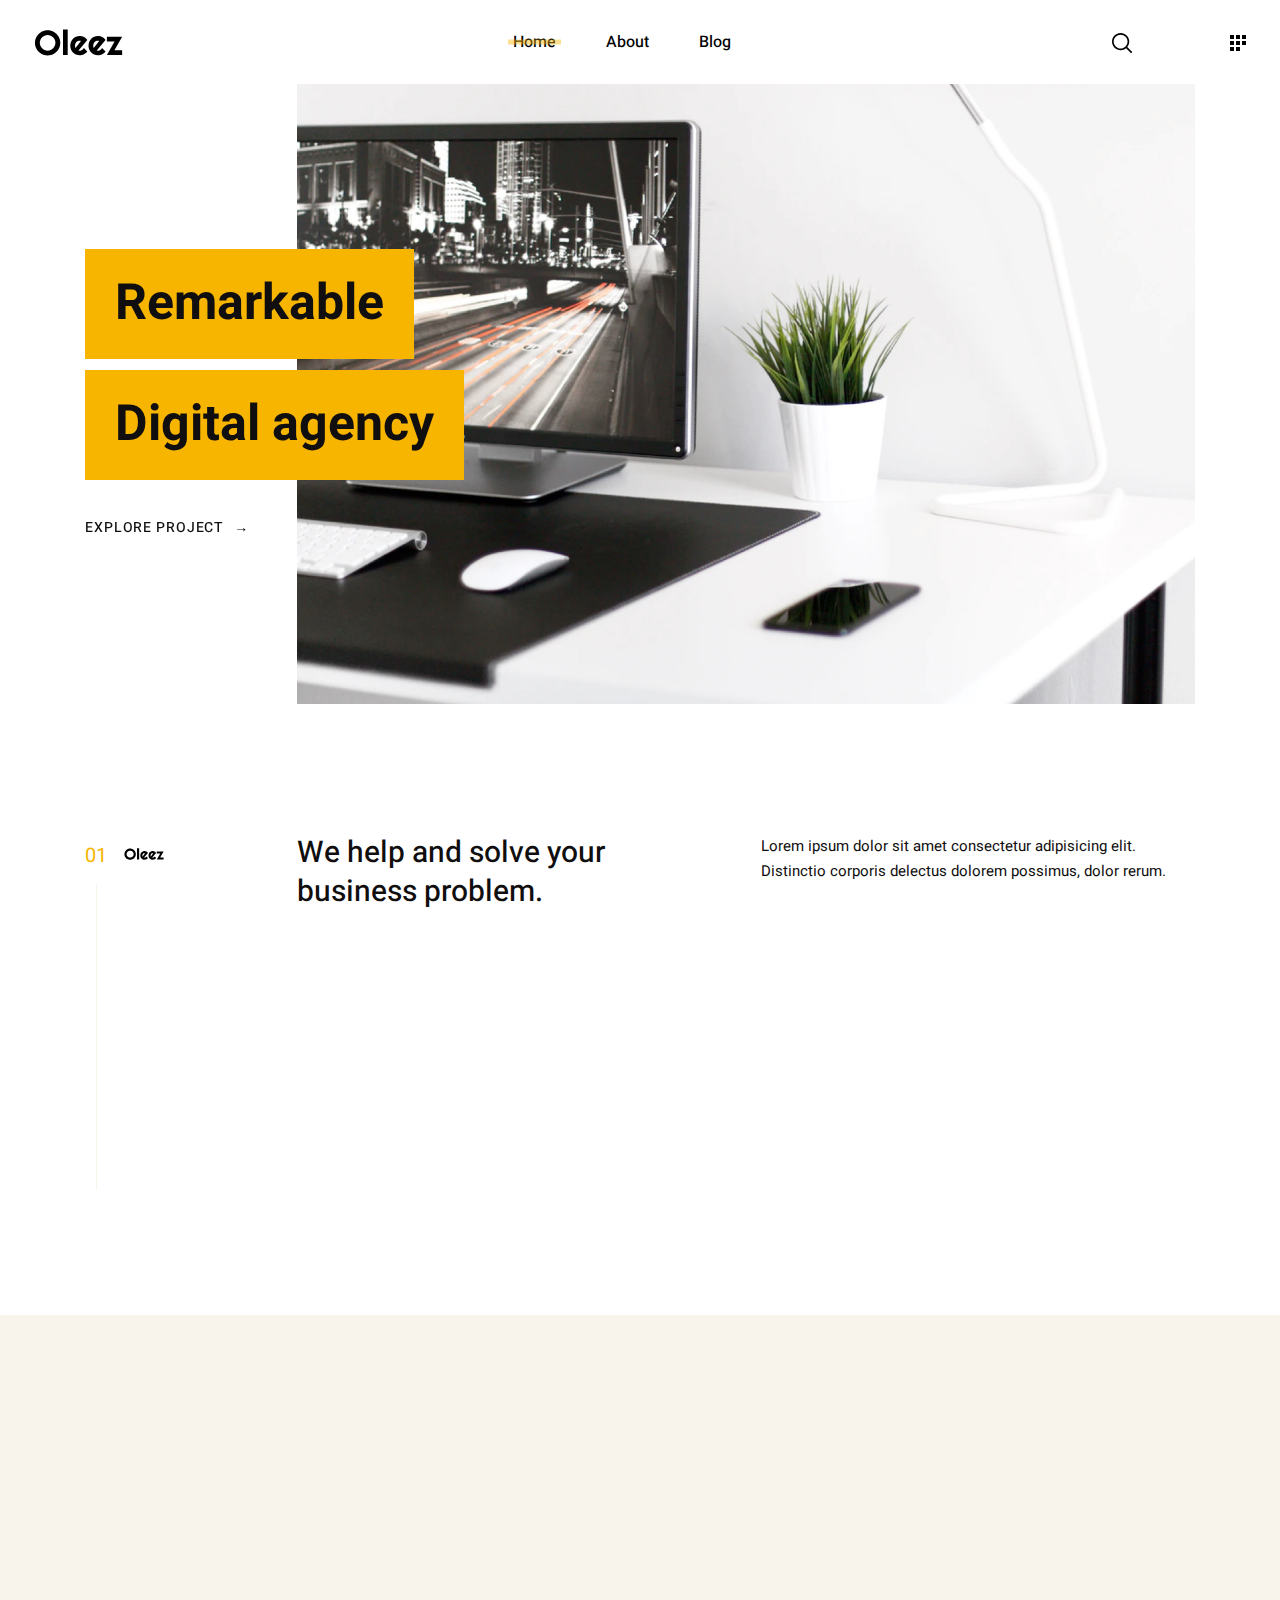
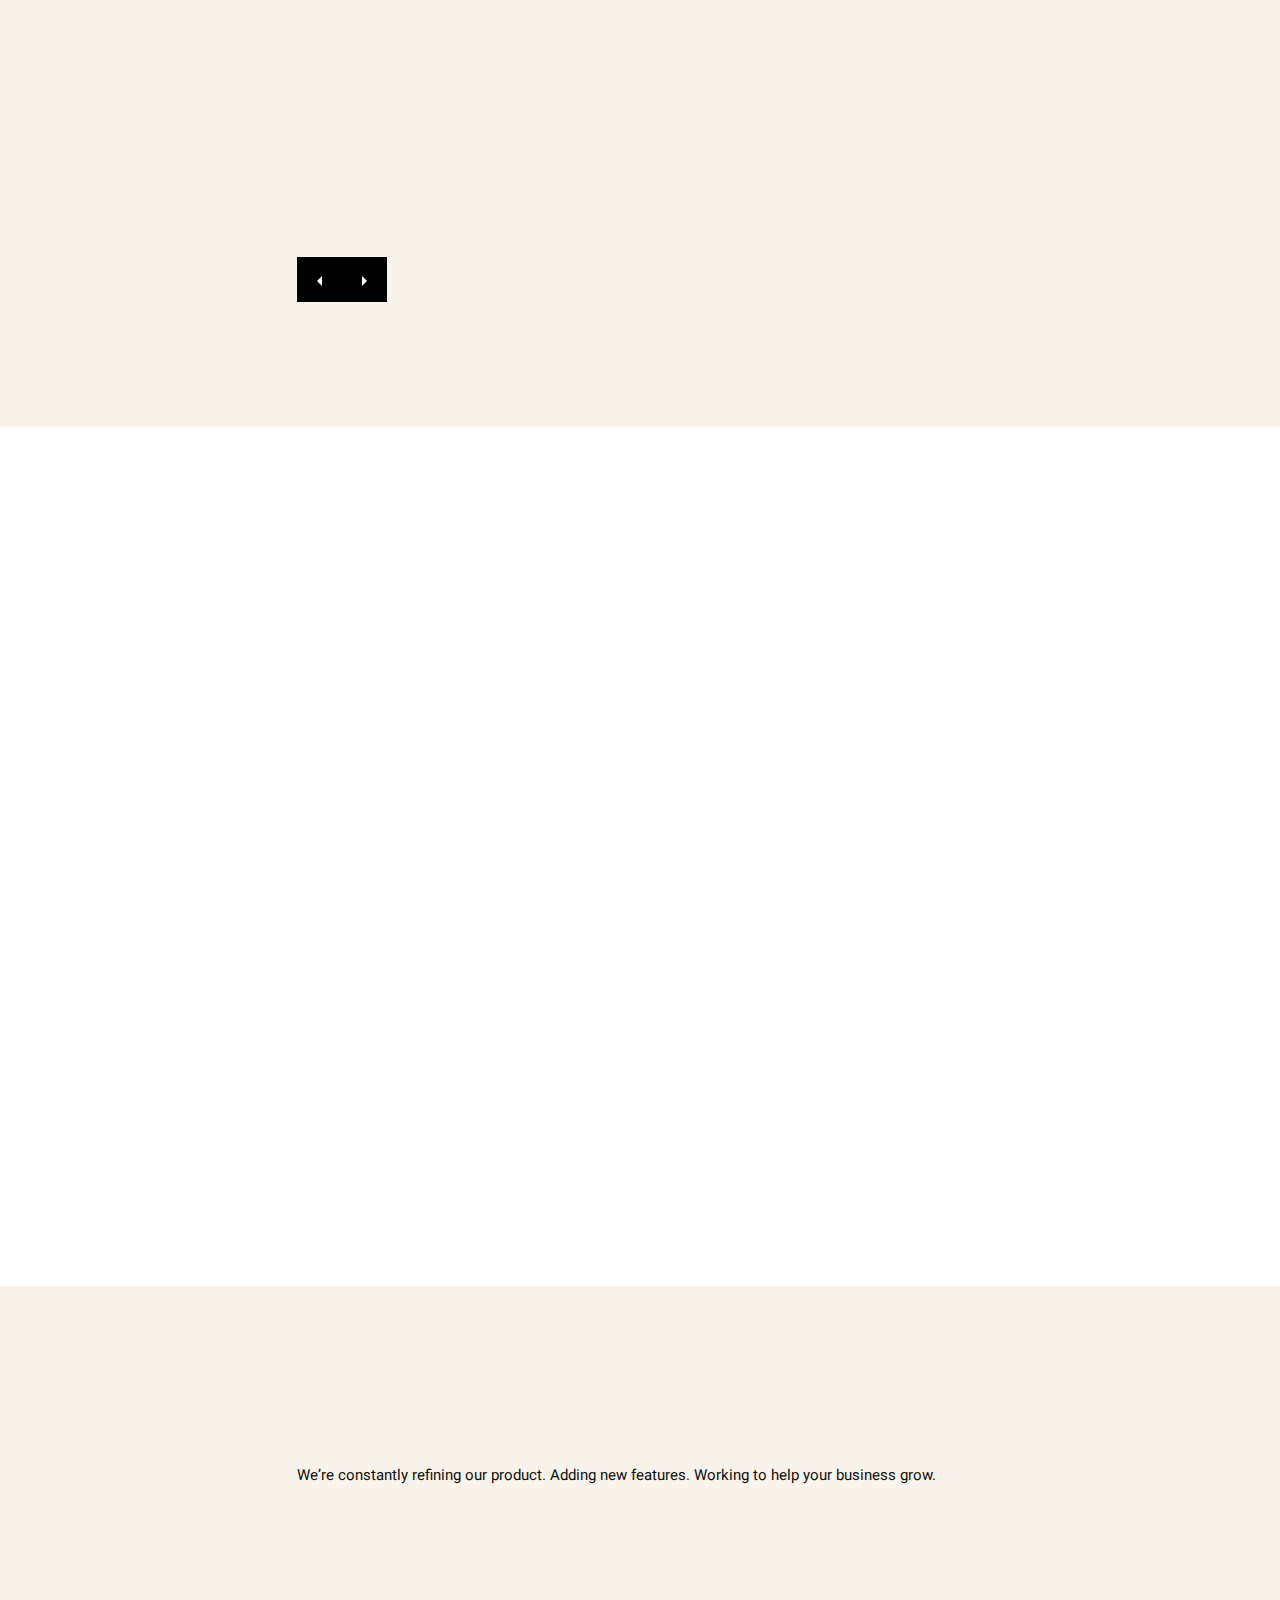
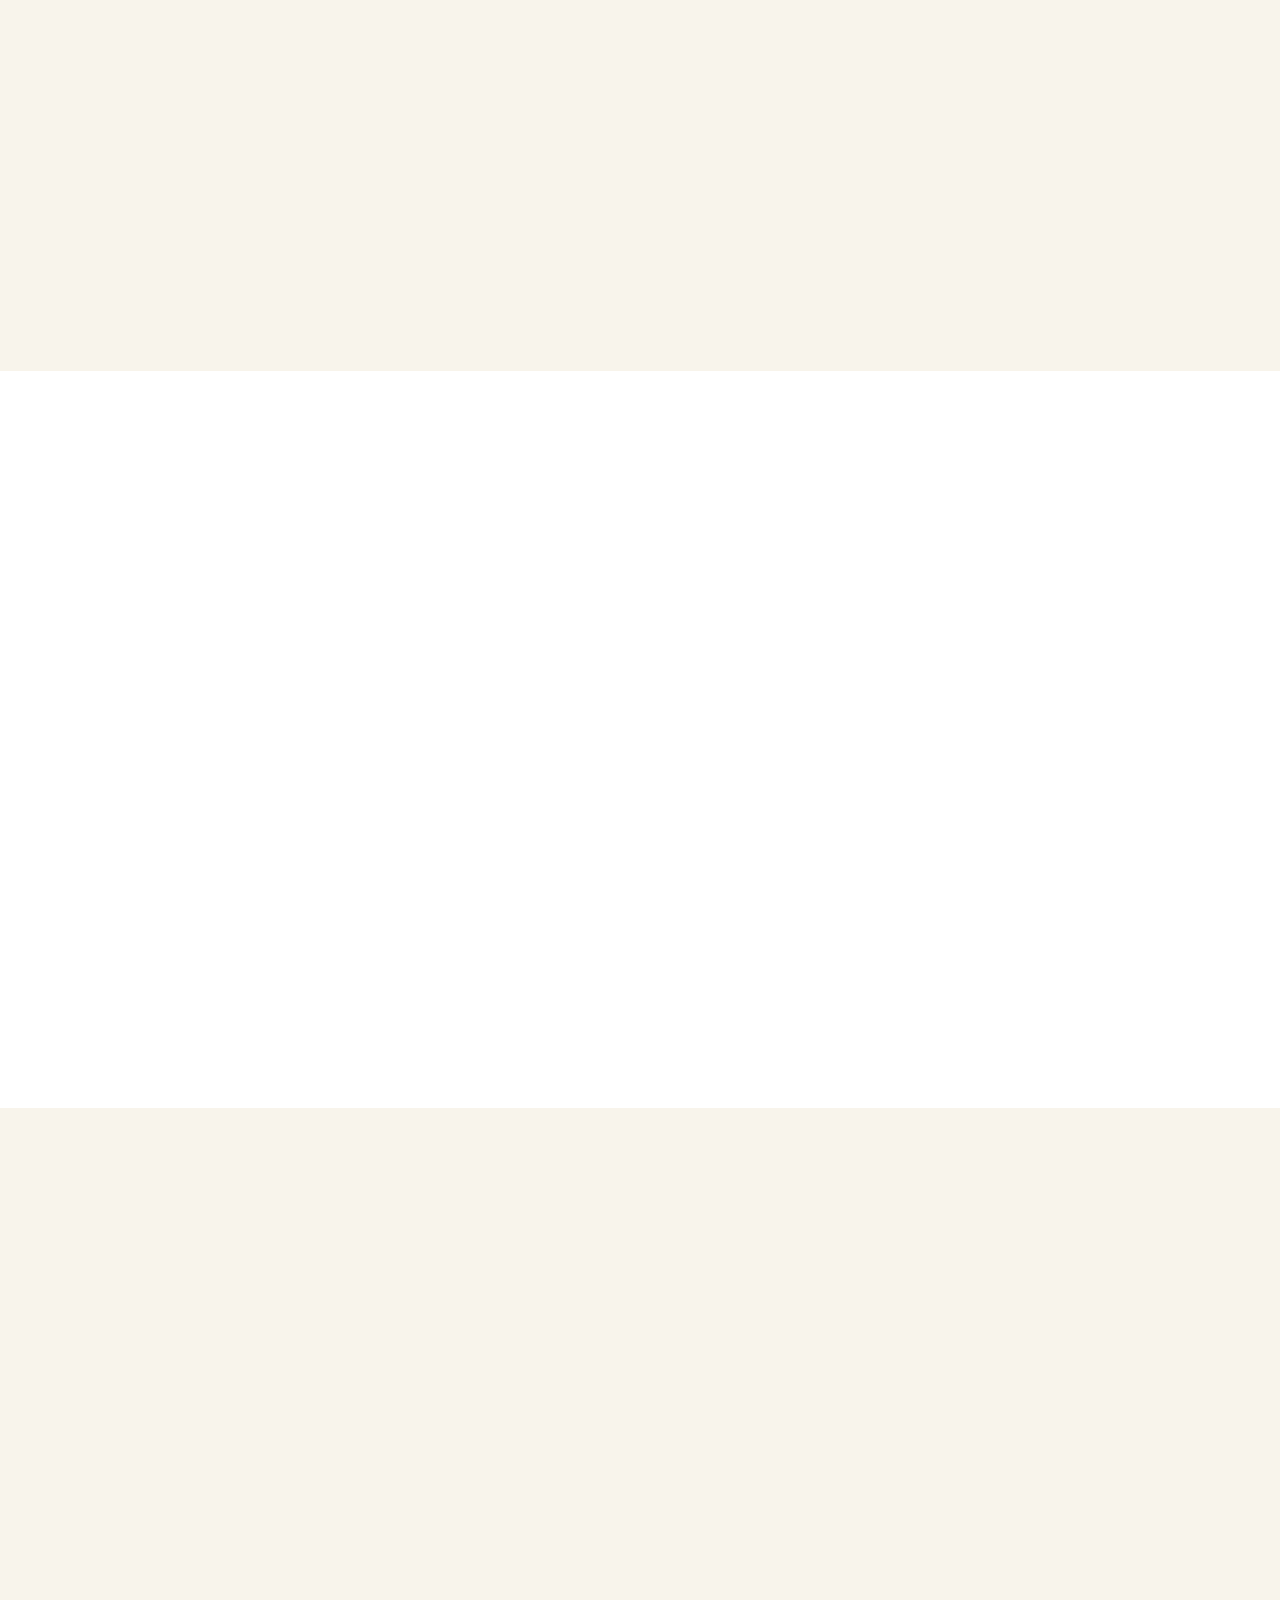
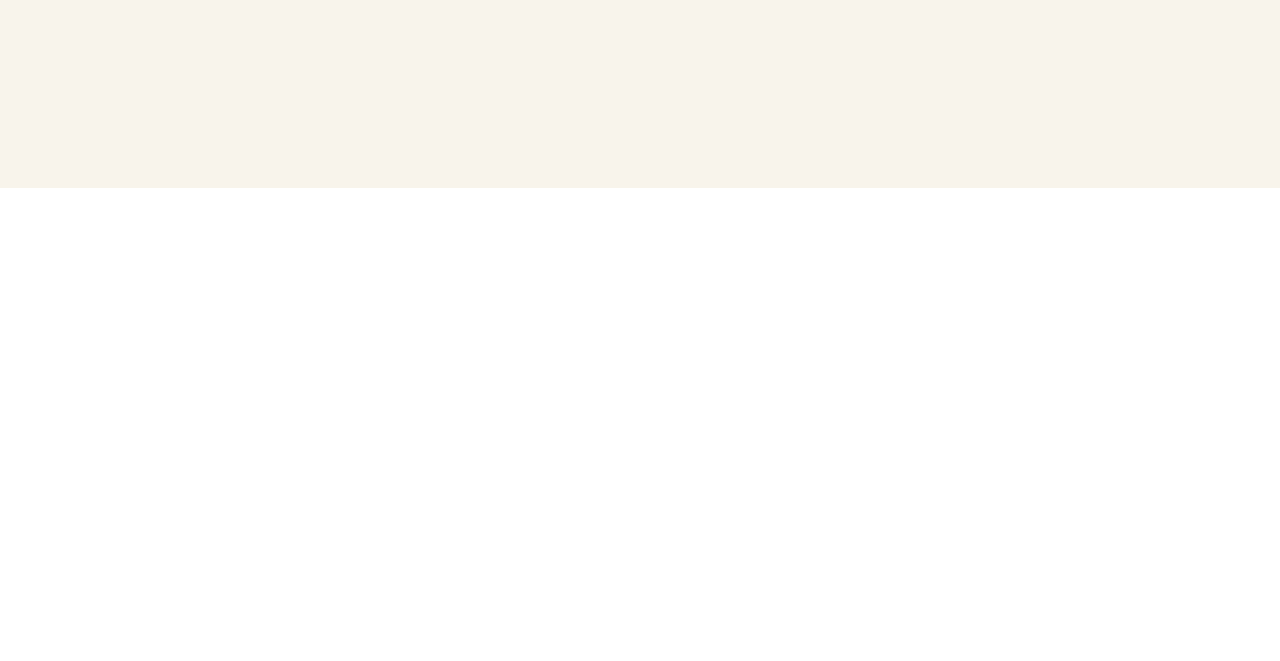
==== index.html @ 93cff0e5 "carving finished" ====
<!DOCTYPE html>
<html lang="en">

<head>
    <meta charset="UTF-8">
    <meta name="viewport" content="width=device-width, initial-scale=1.0">
    <meta http-equiv="X-UA-Compatible" content="ie=edge">
    <title>Oleez :: Home</title>
    <link rel="stylesheet" href="css/animate.min.css">
    <link rel="stylesheet" href="css/slick.css">
    <link rel="stylesheet" href="css/slick-theme.css">
    <link rel="stylesheet" href="css/style.css">
    <script src="js/jquery.min.js"></script>
    <script src="js/loader.js"></script>
</head>

<body>
    <div class="oleez-loader"></div>
    <header class="oleez-header">
        <nav class="navbar navbar-expand-lg navbar-light">
            <a class="navbar-brand" href="index.html"><img src="img/Logo_2.svg" alt="Oleez"></a>
            <ul class="nav nav-actions d-lg-none ml-auto">
                <li class="nav-item">
                    <a class="nav-link" href="#!" data-toggle="searchModal">
                        <img src="img/search.svg" alt="search">
                    </a>
                </li>
               
                <li class="nav-item">
                    <a class="nav-link" href="#!" data-toggle="offCanvasMenu">
                        <img src="img/social icon@2x.svg" alt="social-nav-toggle">
                    </a>
                </li>
            </ul>
            <button class="navbar-toggler d-lg-none" type="button" data-toggle="collapse" data-target="#oleezMainNav"
                aria-controls="oleezMainNav" aria-expanded="false" aria-label="Toggle navigation">
                <span class="navbar-toggler-icon"></span>
            </button>
            <div class="collapse navbar-collapse" id="oleezMainNav">
                <ul class="navbar-nav mx-auto mt-2 mt-lg-0">
                    <li class="nav-item active">
                        <a class="nav-link" href="index.html">Home <span class="sr-only">(current)</span></a>
                    </li>
                    <li class="nav-item">
                        <a class="nav-link" href="about.html">About</a>
                    </li>
                   
                    <li class="nav-item dropdown">
                        <a class="nav-link dropdown-toggle" href="#!" id="blogDropdown" data-toggle="dropdown" aria-haspopup="true" aria-expanded="false">Blog</a>
                        <div class="dropdown-menu" aria-labelledby="blogDropdown">
                            <a class="dropdown-item" href="blog-standard.html">Blog Standard</a>
                            <a class="dropdown-item" href="blog-grid.html">Blog grid</a>
                            <a class="dropdown-item" href="blog-single.html">Blog Post</a>
                        </div>
                    </li>
                </ul>
                <ul class="navbar-nav d-none d-lg-flex">
                    <li class="nav-item">
                        <a class="nav-link nav-link-btn" href="#!" data-toggle="searchModal">
                            <img src="img/search.svg" alt="search">
                        </a>
                    </li>
                   
                    <li class="nav-item ml-5">
                        <a class="nav-link pr-0 nav-link-btn" href="#!" data-toggle="offCanvasMenu">
                            <img src="img/social icon@2x.svg" alt="social-nav-toggle">
                        </a>
                    </li>
                </ul>
            </div>
        </nav>
    </header>

    <main>
        <section>
            <div class="container wow fadeIn">
                <div id="oleezLandingCarousel" class="oleez-landing-carousel carousel slide" data-ride="carousel">
                    <div class="carousel-inner" role="listbox">
                        <div class="carousel-item active">
                            <img src="img/Banner_1@2x.jpg" alt="First slide" class="w-100">
                            <div class="carousel-caption">
                                <h2 data-animation="animated fadeInRight"><span>Remarkable</span></h2>
                                <h2 data-animation="animated fadeInRight"><span>Digital agency</span></h2>
                                <a href="#!" class="carousel-item-link" data-animation="animated fadeInRight">EXPLORE PROJECT</a>
                            </div>
                        </div>
                        <div class="carousel-item">
                            <img src="img/Banner_2@2x.jpg" alt="Second slide" class="w-100">
                            <div class="carousel-caption">
                                <h2 data-animation="animated fadeInRight"><span>Remarkable</span></h2>
                                <h2 data-animation="animated fadeInRight"><span>Digital agency</span></h2>
                                <a href="#!" class="carousel-item-link" data-animation="animated fadeInRight">EXPLORE PROJECT</a>
                            </div>
                        </div>
                        <div class="carousel-item">
                            <img src="img/Banner_3@2x.jpg" alt="Third slide" class="w-100">
                            <div class="carousel-caption">
                                <h2 data-animation="animated fadeInRight"><span>Remarkable</span></h2>
                                <h2 data-animation="animated fadeInRight"><span>Digital agency</span></h2>
                                <a href="#!" class="carousel-item-link" data-animation="animated fadeInRight">EXPLORE PROJECT</a>
                            </div>
                        </div>
                        <div class="carousel-item">
                            <img src="img/Banner_4@2x.jpg" alt="Fourth slide" class="w-100">
                            <div class="carousel-caption">
                                <h2 data-animation="animated fadeInRight"><span>Remarkable</span></h2>
                                <h2 data-animation="animated fadeInRight"><span>Digital agency</span></h2>
                                <a href="#!" class="carousel-item-link" data-animation="animated fadeInRight">EXPLORE PROJECT</a>
                            </div>
                        </div>
                    </div>
                </div>
            </div>
        </section>
        <section class="oleez-landing-section oleez-landing-section-about">
            <div class="container">
                <div class="oleez-landing-section-content">
                    <div class="oleez-landing-section-verticals wow fadeIn">
                        <span class="number">01</span> <img src="img/Logo_2.svg" alt="ollez" height="12px">
                    </div>
                    <div class="row landing-about-content wow fadeInUp">
                        <div class="col-md-6">
                            <h2>We help and solve your business problem.</h2>
                        </div>
                        <div class="col-md-6">
                            <p>Lorem ipsum dolor sit amet consectetur adipisicing elit. Distinctio corporis delectus dolorem possimus, dolor rerum.</p>
                        </div>
                    </div>
                    <div class="row">
                        <div class="col-md-4 landing-about-feature wow fadeInUp">
                            <img src="img/icon_1.svg" alt="document" class="about-feature-icon">
                            <h5 class="about-feature-title">Market Research</h5>
                            <p class="about-feature-description">Lorem Ipsum is simply text the printing and typesetting standard industry.</p>
                        </div>
                        <div class="col-md-4 landing-about-feature wow fadeInUp">
                            <img src="img/icon_2.svg" alt="document" class="about-feature-icon">
                            <h5 class="about-feature-title">Wireframe/Sketch</h5>
                            <p class="about-feature-description">Lorem Ipsum is simply text the printing and typesetting standard industry.</p>
                        </div>
                        <div class="col-md-4 landing-about-feature wow fadeInUp">
                            <img src="img/icon_3.svg" alt="document" class="about-feature-icon">
                            <h5 class="about-feature-title">Creative Design</h5>
                            <p class="about-feature-description">Lorem Ipsum is simply text the printing and typesetting standard industry.</p>
                        </div>
                    </div>
                </div>
            </div>
        </section>
        <section class="oleez-landing-section oleez-landing-section-projects">
            <div class="container">
                <div class="oleez-landing-section-content">
                    <div class="oleez-landing-section-verticals wow fadeIn">
                        <span class="number">02</span> <img src="img/Logo_2.svg" alt="oleez" height="12px">
                    </div>
                    <h2 class="section-title wow fadeInUp">Latest Projects <a href="#!" class="all-projects-link">View All</a></h2>
                    <div class="landing-projects-carousel wow fadeIn">
                        <div class="card landing-project-card">
                            <img src="img/Project_1@2x.jpg" class="card-img" alt="Project 1">
                            <div class="card-img-overlay">
                                <h6 class="project-category">Branding</h6>
                                <h5 class="project-title">BootstrapDash</h5>
                            </div>
                        </div>
                        <div class="card landing-project-card">
                            <img src="img/Project_2@2x.jpg" class="card-img" alt="Project 1">
                            <div class="card-img-overlay">
                                <h6 class="project-category">Branding</h6>
                                <h5 class="project-title">BootstrapDash</h5>
                            </div>
                        </div>
                        <div class="card landing-project-card">
                            <img src="img/Project_3@2x.jpg" class="card-img" alt="Project 1">
                            <div class="card-img-overlay">
                                <h6 class="project-category">Branding</h6>
                                <h5 class="project-title">BootstrapDash</h5>
                            </div>
                        </div>
                        <div class="card landing-project-card">
                            <img src="img/Project_4@2x.jpg" class="card-img" alt="Project 1">
                            <div class="card-img-overlay">
                                <h6 class="project-category">Branding</h6>
                                <h5 class="project-title">BootstrapDash</h5>
                            </div>
                        </div>
                    </div>
                    <div class="slick-navbtn-wrapper"></div>
                </div>
            </div>
        </section>
        <section class="oleez-landing-section oleez-landing-section-team">
            <div class="container">
                <div class="oleez-landing-section-content">
                    <div class="oleez-landing-section-verticals wow fadeIn">
                        <span class="number">03</span> <img src="img/Logo_2.svg" alt="ollez" height="12px">
                    </div>
                    <div class="row landing-team-content wow fadeInUp">
                        <div class="col-md-6">
                            <h2 class="section-title">Meet The Team <br> Our Professionals</h2>
                        </div>
                        <div class="col-md-6">
                            <p>Lorem ipsum dolor sit amet consectetur adipisicing elit. Distinctio corporis delectus dolorem possimus, dolor rerum.</p>
                        </div>
                    </div>
                    <div class="row">
                        <div class="col-md-4 mb-5 mb-md-0 landing-team-card wow flipInY">
                            <img src="img/Team_3@2x.jpg" alt="Team Member" class="team-card-img">
                            <h5 class="team-card-name">Siri Jakobsson</h5>
                            <p class="team-card-job">Web Developer</p>
                            <nav class="team-card-social-links">
                                <a href="#!">Fb</a>
                                <a href="#!">Tw</a>
                                <a href="#!">In</a>
                            </nav>
                        </div>
                        <div class="col-md-4 mb-5 mb-md-0 landing-team-card wow flipInY">
                                <img src="img/Team_2@2x.jpg" alt="Team Member" class="team-card-img">
                                <h5 class="team-card-name">Arend Pellewever</h5>
                                <p class="team-card-job">Founder</p>
                                <nav class="team-card-social-links">
                                    <a href="#!">Fb</a>
                                    <a href="#!">Tw</a>
                                    <a href="#!">In</a>
                                </nav>
                        </div>
                        <div class="col-md-4 mb-5 mb-md-0 landing-team-card wow flipInY">
                                <img src="img/Team_1@2x.jpg" alt="Team Member" class="team-card-img">
                                <h5 class="team-card-name">Antokolskiy</h5>
                                <p class="team-card-job">Web Developer</p>
                                <nav class="team-card-social-links">
                                    <a href="#!">Fb</a>
                                    <a href="#!">Tw</a>
                                    <a href="#!">In</a>
                                </nav>
                        </div>
                    </div>
                </div>
            </div>
        </section>
        <section class="oleez-landing-section oleez-landing-section-client">
            <div class="container">
                <div class="oleez-landing-section-content">
                    <div class="oleez-landing-section-verticals wow fadeIn">
                        <span class="number">04</span> <img src="img/Logo_2.svg" alt="ollez" height="12px">
                    </div>
                    <h2 class="section-title mb-1 wow fadeInUp">Partners & clients</h2>
                    <p class="client-section-subtitle">We’re constantly refining our product. Adding new features. Working to help your business grow.</p>
                    <div class="row">
                        <div class="col-md-4 client-logo-wrapper wow flipInX">
                            <div class="client-logo">
                                <img src="img/client_4.png" alt="client" height="50px">
                            </div>
                        </div>
                        <div class="col-md-4 client-logo-wrapper wow flipInX">
                            <div class="client-logo">
                                <img src="img/client_2.png" alt="client" height="50px">
                            </div>
                        </div>
                        <div class="col-md-4 client-logo-wrapper wow flipInX">
                            <div class="client-logo">
                                <img src="img/client_1.png" alt="client" height="50px">
                            </div>
                        </div>
                        <div class="col-md-4 client-logo-wrapper wow flipInX">
                            <div class="client-logo">
                                <img src="img/client_6.png" alt="client" height="50px">
                            </div>
                        </div>
                        <div class="col-md-4 client-logo-wrapper wow flipInX">
                            <div class="client-logo">
                                <img src="img/client_3.png" alt="client" height="50px">
                            </div>
                        </div>
                        <div class="col-md-4 client-logo-wrapper wow flipInX">
                            <div class="client-logo">
                                <img src="img/client_5.png" alt="client" height="50px">
                            </div>
                        </div>
                    </div>
                </div>
            </div>
        </section>
        <section class="oleez-landing-section oleez-landing-section-news">
            <div class="container">
                <div class="oleez-landing-section-content">
                    <div class="oleez-landing-section-verticals wow fadeIn">
                        <span class="number">05</span> <img src="img/Logo_2.svg" alt="ollez" height="12px">
                    </div>
                    <h2 class="section-title wow fadeInUp">Recent News & Stories.</h2>
                    <p class="news-section-subtitle wow fadeInUp">Share your stories and news with everyone.</p>
                    <div class="row">
                        <div class="col-lg-4 mb-4 mb-lg-0">
                            <div class="news-card news-card-1 wow fadeInUp">
                                <div class="card-body">
                                    <div class="author-info media">
                                        <img src="img/Team_1_Copy_2@2x.jpg" alt="author" class="author-avatar">
                                        <div class="media-body">
                                            <h6 class="author-name">Posted by Colabrio</h6>
                                            <p class="news-post-date">July 5, 2019</p>
                                        </div>
                                    </div>
                                    <div class="post-meta">
                                        <span class="post-category">Digital Strategy</span> 4 min read
                                    </div>
                                    <h5 class="post-title">The Ultimate Guide to Make Your WordPress Journal.</h5>
                                    <a href="#!" class="post-permalink">Read more </a>
                                </div>
                            </div>
                        </div>
                        <div class="col-lg-4 mb-4 mb-lg-0">
                            <div class="news-card news-card-2 wow fadeInUp">
                                <div class="card-body">
                                    <div class="author-info media">
                                        <img src="img/Team_2_Copy_2@2x.jpg" alt="author" class="author-avatar">
                                        <div class="media-body">
                                            <h6 class="author-name">Posted by Stormie</h6>
                                            <p class="news-post-date">July 5, 2019</p>
                                        </div>
                                    </div>
                                    <div class="post-meta">
                                        <span class="post-category">Personal</span> 4 min read
                                    </div>
                                    <h5 class="post-title">The Highly Contemporary UI/UX Design from a london.</h5>
                                    <a href="#!" class="post-permalink">Read more </a>
                                </div>
                            </div>
                        </div>
                        <div class="col-lg-4 mb-4 mb-lg-0">
                            <div class="news-card news-card-3 wow fadeInUp">
                                <div class="card-body">
                                    <div class="author-info media">
                                        <img src="img/Team_3_Copy_2@2x.jpg" alt="author" class="author-avatar">
                                        <div class="media-body">
                                            <h6 class="author-name">Posted by Angela</h6>
                                            <p class="news-post-date">July 5, 2019</p>
                                        </div>
                                    </div>
                                    <div class="post-meta">
                                        <span class="post-category">Personal</span> 4 min read
                                    </div>
                                    <h5 class="post-title">A Color Exercise for our Brand’s Illustration </h5>
                                    <a href="#!" class="post-permalink">Read more </a>
                                </div>
                            </div>
                        </div>
                    </div>
                </div>
            </div>
        </section>
        <section class="oleez-landing-section oleez-landing-section-testimonials">
            <div class="container">
                <div class="oleez-landing-section-content">
                    <div class="oleez-landing-section-verticals wow fadeIn">
                        <span class="number">05</span> <img src="img/Logo_2.svg" alt="ollez" height="12px">
                    </div>
                    <div class="d-md-flex justify-content-between wow fadeInUp">
                        <div class="testimonial-section-content">
                            <h2 class="section-title">What our clients say</h2>
                            <p class="section-subtitle">Share your stories and news with everyone.</p>
                        </div>
                        <div class="testimonial-carousel-navbtn-wrapper"></div>
                    </div>
                    <div class="landing-testimonial-carousel wow fadeInUp">
                        <div class="landing-testimonial-card">
                            <div class="media">
                                <img src="img/Client_1@2x.jpg" alt="client" class="testimonial-card-img">
                                <div class="media-body">
                                    <p class="testimonial-card-content">
                                        The revulsion in our feelings was therefore all the greater when the car suddenly escaped from this height of desolation, and a magnificent prospect burst upon our view.
                                    </p>
                                    <h6 class="testimonial-card-name">Winnie Warner</h6>
                                    <p class="testimonial-card-company">Creative Company</p>
                                </div>
                            </div>
                        </div>
                        <div class="landing-testimonial-card">
                            <div class="media">
                                <img src="img/Client_2@2x.jpg" alt="client" class="testimonial-card-img">
                                <div class="media-body">
                                    <p class="testimonial-card-content">
                                        The revulsion in our feelings was therefore all the greater when the car suddenly escaped from this height of desolation, and a magnificent prospect burst upon our view.
                                    </p>
                                    <h6 class="testimonial-card-name">Wesley Ford</h6>
                                    <p class="testimonial-card-company">Creative Company</p>
                                </div>
                            </div>
                        </div>
                        <div class="landing-testimonial-card">
                            <div class="media">
                                <img src="img/Client_3@2x.jpg" alt="client" class="testimonial-card-img">
                                <div class="media-body">
                                    <p class="testimonial-card-content">
                                        The revulsion in our feelings was therefore all the greater when the car suddenly escaped from this height of desolation, and a magnificent prospect burst upon our view.
                                    </p>
                                    <h6 class="testimonial-card-name">Winnie Warner</h6>
                                    <p class="testimonial-card-company">Creative Company</p>
                                </div>
                            </div>
                        </div>
                        <div class="landing-testimonial-card">
                            <div class="media">
                                <img src="img/Client_4@2x.jpg" alt="client" class="testimonial-card-img">
                                <div class="media-body">
                                    <p class="testimonial-card-content">
                                        The revulsion in our feelings was therefore all the greater when the car suddenly escaped from this height of desolation, and a magnificent prospect burst upon our view.
                                    </p>
                                    <h6 class="testimonial-card-name">Wesley Ford</h6>
                                    <p class="testimonial-card-company">Creative Company</p>
                                </div>
                            </div>
                        </div>
                    </div>
                    
                </div>
            </div>
        </section>
    </main>

    <footer class="oleez-footer wow fadeInUp">
        <div class="container">
            <div class="footer-content">
                <div class="row">
                    <div class="col-md-6">
                        <img src="img/Logo_1.svg" alt="oleez" class="footer-logo">
                        <p class="footer-intro-text">Don't be shy, get in touch with us and create the world again!</p>
                        <nav class="footer-social-links">
                            <a href="#!">Fb</a>
                            <a href="#!">Tw</a>
                            <a href="#!">In</a>
                            <a href="#!">Be</a>
                        </nav>
                    </div>
                    <div class="col-md-6">
                        <div class="row">
                            <div class="col-md-6 footer-widget-text">
                                <h6 class="widget-title">PHONE</h6>
                                <p class="widget-content">+80 (0)5 12 34 95 89</p>
                            </div>
                            <div class="col-md-6 footer-widget-text">
                                <h6 class="widget-title">ENQUIRUES</h6>
                                <p class="widget-content">info@oleez.site</p>
                            </div>
                            <div class="col-md-6 footer-widget-text">
                                <h6 class="widget-title">ADDRESS</h6>
                                <p class="widget-content">33 rue Burdeau 69089 <br> Paris France</p>
                            </div>
                            <div class="col-md-6 footer-widget-text">
                                <h6 class="widget-title">WORK HOURS</h6>
                                <p class="widget-content">Weekdays: 09:00 - 18:00 <br> Weekends: 11:00 - 17:00</p>
                            </div>
                        </div>
                    </div>
                </div>
            </div>
            <div class="footer-text">
                <p class="mb-md-0">©  2020, oleez Theme. Made with passion by <a href="https://www.bootstrapdash.com" target="_blank" rel="noopener noreferrer" class="text-reset">BootstrapDash</a>.</p>
                <p class="mb-0">All right reserved.</p>
            </div>
        </div>
    </footer>

    <!-- Modals -->
    <!-- Off canvas social menu -->
    <nav id="offCanvasMenu" class="off-canvas-menu">
        <button type="button" class="close" aria-label="Close" data-dismiss="offCanvasMenu">
            <span aria-hidden="true">&times;</span>
        </button>
        <ul class="oleez-social-menu">
            <li>
                <a href="#!" class="oleez-social-menu-link">Facebook</a>
            </li>
            <li>
                <a href="#!" class="oleez-social-menu-link">Instagram</a>
            </li>
            <li>
                <a href="#!" class="oleez-social-menu-link">Behance</a>
            </li>
            <li>
                <a href="#!" class="oleez-social-menu-link">Dribbble</a>
            </li>
            <li>
                <a href="#!" class="oleez-social-menu-link">Email</a>
            </li>
        </ul>
    </nav>
    <!-- Full screen search box -->
    <div id="searchModal" class="search-modal">
        <button type="button" class="close" aria-label="Close" data-dismiss="searchModal">
            <span aria-hidden="true">&times;</span>
        </button>
        <form action="index.html" method="get" class="oleez-overlay-search-form">
            <label for="search" class="sr-only">Search</label>
            <input type="search" class="oleez-overlay-search-input" id="search" name="search" placeholder="Search here">
        </form>
    </div>
    <script src="js/popper.min.js"></script>
    <script src="js/wow.min.js"></script>
    <script src="/js/bootstrap.min.js"></script>
    <script src="js/slick.min.js"></script>
    <script src="/js/main.js"></script>
    <script src="/js/landing.js"></script>
    <script>
        new WOW({mobile: false}).init();
    </script>
</body>


</html>
---- css/style.css ----
@import url("https://fonts.googleapis.com/css?family=Heebo:300,400,500,700&display=swap");

/*!
 * Bootstrap v4.4.1 (https://getbootstrap.com/)
 * Copyright 2011-2019 The Bootstrap Authors
 * Copyright 2011-2019 Twitter, Inc.
 * Licensed under MIT (https://github.com/twbs/bootstrap/blob/master/LICENSE)
 */
:root {
  --blue: #007bff;
  --indigo: #6610f2;
  --purple: #6f42c1;
  --pink: #e83e8c;
  --red: #dc3545;
  --orange: #fd7e14;
  --yellow: #ffc107;
  --green: #28a745;
  --teal: #20c997;
  --cyan: #17a2b8;
  --white: #fff;
  --gray: #6c757d;
  --gray-dark: #343a40;
  --primary: #f7b500;
  --secondary: #6c757d;
  --success: #28a745;
  --info: #17a2b8;
  --warning: #ffc107;
  --danger: #dc3545;
  --light: #f8f9fa;
  --dark: #343a40;
  --breakpoint-xs: 0;
  --breakpoint-sm: 576px;
  --breakpoint-md: 768px;
  --breakpoint-lg: 992px;
  --breakpoint-xl: 1200px;
  --font-family-sans-serif: -apple-system, BlinkMacSystemFont, "Segoe UI", Roboto, "Helvetica Neue", Arial, "Noto Sans", sans-serif, "Apple Color Emoji", "Segoe UI Emoji", "Segoe UI Symbol", "Noto Color Emoji";
  --font-family-monospace: SFMono-Regular, Menlo, Monaco, Consolas, "Liberation Mono", "Courier New", monospace;
}

*,
*::before,
*::after {
  box-sizing: border-box;
}

html {
  font-family: sans-serif;
  line-height: 1.15;
  -webkit-text-size-adjust: 100%;
  -webkit-tap-highlight-color: rgba(0, 0, 0, 0);
}

article,
aside,
figcaption,
figure,
footer,
header,
hgroup,
main,
nav,
section {
  display: block;
}

body {
  margin: 0;
  font-family: "Heebo", sans-serif;
  font-size: 1rem;
  font-weight: 400;
  line-height: 1.5;
  color: #100e0e;
  text-align: left;
  background-color: #ffffff;
}

[tabindex="-1"]:focus:not(:focus-visible) {
  outline: 0 !important;
}

hr {
  box-sizing: content-box;
  height: 0;
  overflow: visible;
}

h1,
h2,
h3,
h4,
h5,
h6 {
  margin-top: 0;
  margin-bottom: 0.5rem;
}

p {
  margin-top: 0;
  margin-bottom: 1rem;
}

abbr[title],
abbr[data-original-title] {
  text-decoration: underline;
  -webkit-text-decoration: underline dotted;
  text-decoration: underline dotted;
  cursor: help;
  border-bottom: 0;
  -webkit-text-decoration-skip-ink: none;
  text-decoration-skip-ink: none;
}

address {
  margin-bottom: 1rem;
  font-style: normal;
  line-height: inherit;
}

ol,
ul,
dl {
  margin-top: 0;
  margin-bottom: 1rem;
}

ol ol,
ul ul,
ol ul,
ul ol {
  margin-bottom: 0;
}

dt {
  font-weight: 700;
}

dd {
  margin-bottom: .5rem;
  margin-left: 0;
}

blockquote {
  margin: 0 0 1rem;
}

b,
strong {
  font-weight: bolder;
}

small {
  font-size: 80%;
}

sub,
sup {
  position: relative;
  font-size: 75%;
  line-height: 0;
  vertical-align: baseline;
}

sub {
  bottom: -.25em;
}

sup {
  top: -.5em;
}

a {
  color: #007bff;
  text-decoration: none;
  background-color: transparent;
}

a:hover {
  color: #0056b3;
  text-decoration: underline;
}

a:not([href]) {
  color: inherit;
  text-decoration: none;
}

a:not([href]):hover {
  color: inherit;
  text-decoration: none;
}

pre,
code,
kbd,
samp {
  font-family: SFMono-Regular, Menlo, Monaco, Consolas, "Liberation Mono", "Courier New", monospace;
  font-size: 1em;
}

pre {
  margin-top: 0;
  margin-bottom: 1rem;
  overflow: auto;
}

figure {
  margin: 0 0 1rem;
}

img {
  vertical-align: middle;
  border-style: none;
}

svg {
  overflow: hidden;
  vertical-align: middle;
}

table {
  border-collapse: collapse;
}

caption {
  padding-top: 0.75rem;
  padding-bottom: 0.75rem;
  color: #6c757d;
  text-align: left;
  caption-side: bottom;
}

th {
  text-align: inherit;
}

label {
  display: inline-block;
  margin-bottom: 0.5rem;
}

button {
  border-radius: 0;
}

button:focus {
  outline: 1px dotted;
  outline: 5px auto -webkit-focus-ring-color;
}

input,
button,
select,
optgroup,
textarea {
  margin: 0;
  font-family: inherit;
  font-size: inherit;
  line-height: inherit;
}

button,
input {
  overflow: visible;
}

button,
select {
  text-transform: none;
}

select {
  word-wrap: normal;
}

button,
[type="button"],
[type="reset"],
[type="submit"] {
  -webkit-appearance: button;
}

button:not(:disabled),
[type="button"]:not(:disabled),
[type="reset"]:not(:disabled),
[type="submit"]:not(:disabled) {
  cursor: pointer;
}

button::-moz-focus-inner,
[type="button"]::-moz-focus-inner,
[type="reset"]::-moz-focus-inner,
[type="submit"]::-moz-focus-inner {
  padding: 0;
  border-style: none;
}

input[type="radio"],
input[type="checkbox"] {
  box-sizing: border-box;
  padding: 0;
}

input[type="date"],
input[type="time"],
input[type="datetime-local"],
input[type="month"] {
  -webkit-appearance: listbox;
}

textarea {
  overflow: auto;
  resize: vertical;
}

fieldset {
  min-width: 0;
  padding: 0;
  margin: 0;
  border: 0;
}

legend {
  display: block;
  width: 100%;
  max-width: 100%;
  padding: 0;
  margin-bottom: .5rem;
  font-size: 1.5rem;
  line-height: inherit;
  color: inherit;
  white-space: normal;
}

progress {
  vertical-align: baseline;
}

[type="number"]::-webkit-inner-spin-button,
[type="number"]::-webkit-outer-spin-button {
  height: auto;
}

[type="search"] {
  outline-offset: -2px;
  -webkit-appearance: none;
}

[type="search"]::-webkit-search-decoration {
  -webkit-appearance: none;
}

::-webkit-file-upload-button {
  font: inherit;
  -webkit-appearance: button;
}

output {
  display: inline-block;
}

summary {
  display: list-item;
  cursor: pointer;
}

template {
  display: none;
}

[hidden] {
  display: none !important;
}

h1,
h2,
h3,
h4,
h5,
h6,
.h1,
.h2,
.h3,
.h4,
.h5,
.h6 {
  margin-bottom: 0.5rem;
  font-weight: 500;
  line-height: 1.2;
}

h1,
.h1 {
  font-size: 2.5rem;
}

h2,
.h2 {
  font-size: 2rem;
}

h3,
.h3 {
  font-size: 1.75rem;
}

h4,
.h4 {
  font-size: 1.5rem;
}

h5,
.h5 {
  font-size: 1.25rem;
}

h6,
.h6 {
  font-size: 1rem;
}

.lead {
  font-size: 1.25rem;
  font-weight: 300;
}

.display-1 {
  font-size: 6rem;
  font-weight: 300;
  line-height: 1.2;
}

.display-2 {
  font-size: 5.5rem;
  font-weight: 300;
  line-height: 1.2;
}

.display-3 {
  font-size: 4.5rem;
  font-weight: 300;
  line-height: 1.2;
}

.display-4 {
  font-size: 3.5rem;
  font-weight: 300;
  line-height: 1.2;
}

hr {
  margin-top: 1rem;
  margin-bottom: 1rem;
  border: 0;
  border-top: 1px solid rgba(0, 0, 0, 0.1);
}

small,
.small {
  font-size: 80%;
  font-weight: 400;
}

mark,
.mark {
  padding: 0.2em;
  background-color: #fcf8e3;
}

.list-unstyled {
  padding-left: 0;
  list-style: none;
}

.list-inline {
  padding-left: 0;
  list-style: none;
}

.list-inline-item {
  display: inline-block;
}

.list-inline-item:not(:last-child) {
  margin-right: 0.5rem;
}

.initialism {
  font-size: 90%;
  text-transform: uppercase;
}

.blockquote {
  margin-bottom: 1rem;
  font-size: 1.25rem;
}

.blockquote-footer {
  display: block;
  font-size: 80%;
  color: #6c757d;
}

.blockquote-footer::before {
  content: "\2014\00A0";
}

.img-fluid {
  max-width: 100%;
  height: auto;
}

.img-thumbnail {
  padding: 0.25rem;
  background-color: #fff;
  border: 1px solid #dee2e6;
  border-radius: 0.25rem;
  max-width: 100%;
  height: auto;
}

.figure {
  display: inline-block;
}

.figure-img {
  margin-bottom: 0.5rem;
  line-height: 1;
}

.figure-caption {
  font-size: 90%;
  color: #6c757d;
}

code {
  font-size: 87.5%;
  color: #e83e8c;
  word-wrap: break-word;
}

a>code {
  color: inherit;
}

kbd {
  padding: 0.2rem 0.4rem;
  font-size: 87.5%;
  color: #fff;
  background-color: #212529;
  border-radius: 0.2rem;
}

kbd kbd {
  padding: 0;
  font-size: 100%;
  font-weight: 700;
}

pre {
  display: block;
  font-size: 87.5%;
  color: #212529;
}

pre code {
  font-size: inherit;
  color: inherit;
  word-break: normal;
}

.pre-scrollable {
  max-height: 340px;
  overflow-y: scroll;
}

.container {
  width: 100%;
  padding-right: 15px;
  padding-left: 15px;
  margin-right: auto;
  margin-left: auto;
}

@media (min-width: 576px) {
  .container {
    max-width: 540px;
  }
}

@media (min-width: 768px) {
  .container {
    max-width: 720px;
  }
}

@media (min-width: 992px) {
  .container {
    max-width: 960px;
  }
}

@media (min-width: 1200px) {
  .container {
    max-width: 1140px;
  }
}

.container-fluid,
.container-sm,
.container-md,
.container-lg,
.container-xl {
  width: 100%;
  padding-right: 15px;
  padding-left: 15px;
  margin-right: auto;
  margin-left: auto;
}

@media (min-width: 576px) {

  .container,
  .container-sm {
    max-width: 540px;
  }
}

@media (min-width: 768px) {

  .container,
  .container-sm,
  .container-md {
    max-width: 720px;
  }
}

@media (min-width: 992px) {

  .container,
  .container-sm,
  .container-md,
  .container-lg {
    max-width: 960px;
  }
}

@media (min-width: 1200px) {

  .container,
  .container-sm,
  .container-md,
  .container-lg,
  .container-xl {
    max-width: 1140px;
  }
}

.row {
  display: flex;
  flex-wrap: wrap;
  margin-right: -15px;
  margin-left: -15px;
}

.no-gutters {
  margin-right: 0;
  margin-left: 0;
}

.no-gutters>.col,
.no-gutters>[class*="col-"] {
  padding-right: 0;
  padding-left: 0;
}

.col-1,
.col-2,
.col-3,
.col-4,
.col-5,
.col-6,
.col-7,
.col-8,
.col-9,
.col-10,
.col-11,
.col-12,
.col,
.col-auto,
.col-sm-1,
.col-sm-2,
.col-sm-3,
.col-sm-4,
.col-sm-5,
.col-sm-6,
.col-sm-7,
.col-sm-8,
.col-sm-9,
.col-sm-10,
.col-sm-11,
.col-sm-12,
.col-sm,
.col-sm-auto,
.col-md-1,
.col-md-2,
.col-md-3,
.col-md-4,
.col-md-5,
.col-md-6,
.col-md-7,
.col-md-8,
.col-md-9,
.col-md-10,
.col-md-11,
.col-md-12,
.col-md,
.col-md-auto,
.col-lg-1,
.col-lg-2,
.col-lg-3,
.col-lg-4,
.col-lg-5,
.col-lg-6,
.col-lg-7,
.col-lg-8,
.col-lg-9,
.col-lg-10,
.col-lg-11,
.col-lg-12,
.col-lg,
.col-lg-auto,
.col-xl-1,
.col-xl-2,
.col-xl-3,
.col-xl-4,
.col-xl-5,
.col-xl-6,
.col-xl-7,
.col-xl-8,
.col-xl-9,
.col-xl-10,
.col-xl-11,
.col-xl-12,
.col-xl,
.col-xl-auto {
  position: relative;
  width: 100%;
  padding-right: 15px;
  padding-left: 15px;
}

.col {
  flex-basis: 0;
  flex-grow: 1;
  max-width: 100%;
}

.row-cols-1>* {
  flex: 0 0 100%;
  max-width: 100%;
}

.row-cols-2>* {
  flex: 0 0 50%;
  max-width: 50%;
}

.row-cols-3>* {
  flex: 0 0 33.33333%;
  max-width: 33.33333%;
}

.row-cols-4>* {
  flex: 0 0 25%;
  max-width: 25%;
}

.row-cols-5>* {
  flex: 0 0 20%;
  max-width: 20%;
}

.row-cols-6>* {
  flex: 0 0 16.66667%;
  max-width: 16.66667%;
}

.col-auto {
  flex: 0 0 auto;
  width: auto;
  max-width: 100%;
}

.col-1 {
  flex: 0 0 8.33333%;
  max-width: 8.33333%;
}

.col-2 {
  flex: 0 0 16.66667%;
  max-width: 16.66667%;
}

.col-3 {
  flex: 0 0 25%;
  max-width: 25%;
}

.col-4 {
  flex: 0 0 33.33333%;
  max-width: 33.33333%;
}

.col-5 {
  flex: 0 0 41.66667%;
  max-width: 41.66667%;
}

.col-6 {
  flex: 0 0 50%;
  max-width: 50%;
}

.col-7 {
  flex: 0 0 58.33333%;
  max-width: 58.33333%;
}

.col-8 {
  flex: 0 0 66.66667%;
  max-width: 66.66667%;
}

.col-9 {
  flex: 0 0 75%;
  max-width: 75%;
}

.col-10 {
  flex: 0 0 83.33333%;
  max-width: 83.33333%;
}

.col-11 {
  flex: 0 0 91.66667%;
  max-width: 91.66667%;
}

.col-12 {
  flex: 0 0 100%;
  max-width: 100%;
}

.order-first {
  order: -1;
}

.order-last {
  order: 13;
}

.order-0 {
  order: 0;
}

.order-1 {
  order: 1;
}

.order-2 {
  order: 2;
}

.order-3 {
  order: 3;
}

.order-4 {
  order: 4;
}

.order-5 {
  order: 5;
}

.order-6 {
  order: 6;
}

.order-7 {
  order: 7;
}

.order-8 {
  order: 8;
}

.order-9 {
  order: 9;
}

.order-10 {
  order: 10;
}

.order-11 {
  order: 11;
}

.order-12 {
  order: 12;
}

.offset-1 {
  margin-left: 8.33333%;
}

.offset-2 {
  margin-left: 16.66667%;
}

.offset-3 {
  margin-left: 25%;
}

.offset-4 {
  margin-left: 33.33333%;
}

.offset-5 {
  margin-left: 41.66667%;
}

.offset-6 {
  margin-left: 50%;
}

.offset-7 {
  margin-left: 58.33333%;
}

.offset-8 {
  margin-left: 66.66667%;
}

.offset-9 {
  margin-left: 75%;
}

.offset-10 {
  margin-left: 83.33333%;
}

.offset-11 {
  margin-left: 91.66667%;
}

@media (min-width: 576px) {
  .col-sm {
    flex-basis: 0;
    flex-grow: 1;
    max-width: 100%;
  }

  .row-cols-sm-1>* {
    flex: 0 0 100%;
    max-width: 100%;
  }

  .row-cols-sm-2>* {
    flex: 0 0 50%;
    max-width: 50%;
  }

  .row-cols-sm-3>* {
    flex: 0 0 33.33333%;
    max-width: 33.33333%;
  }

  .row-cols-sm-4>* {
    flex: 0 0 25%;
    max-width: 25%;
  }

  .row-cols-sm-5>* {
    flex: 0 0 20%;
    max-width: 20%;
  }

  .row-cols-sm-6>* {
    flex: 0 0 16.66667%;
    max-width: 16.66667%;
  }

  .col-sm-auto {
    flex: 0 0 auto;
    width: auto;
    max-width: 100%;
  }

  .col-sm-1 {
    flex: 0 0 8.33333%;
    max-width: 8.33333%;
  }

  .col-sm-2 {
    flex: 0 0 16.66667%;
    max-width: 16.66667%;
  }

  .col-sm-3 {
    flex: 0 0 25%;
    max-width: 25%;
  }

  .col-sm-4 {
    flex: 0 0 33.33333%;
    max-width: 33.33333%;
  }

  .col-sm-5 {
    flex: 0 0 41.66667%;
    max-width: 41.66667%;
  }

  .col-sm-6 {
    flex: 0 0 50%;
    max-width: 50%;
  }

  .col-sm-7 {
    flex: 0 0 58.33333%;
    max-width: 58.33333%;
  }

  .col-sm-8 {
    flex: 0 0 66.66667%;
    max-width: 66.66667%;
  }

  .col-sm-9 {
    flex: 0 0 75%;
    max-width: 75%;
  }

  .col-sm-10 {
    flex: 0 0 83.33333%;
    max-width: 83.33333%;
  }

  .col-sm-11 {
    flex: 0 0 91.66667%;
    max-width: 91.66667%;
  }

  .col-sm-12 {
    flex: 0 0 100%;
    max-width: 100%;
  }

  .order-sm-first {
    order: -1;
  }

  .order-sm-last {
    order: 13;
  }

  .order-sm-0 {
    order: 0;
  }

  .order-sm-1 {
    order: 1;
  }

  .order-sm-2 {
    order: 2;
  }

  .order-sm-3 {
    order: 3;
  }

  .order-sm-4 {
    order: 4;
  }

  .order-sm-5 {
    order: 5;
  }

  .order-sm-6 {
    order: 6;
  }

  .order-sm-7 {
    order: 7;
  }

  .order-sm-8 {
    order: 8;
  }

  .order-sm-9 {
    order: 9;
  }

  .order-sm-10 {
    order: 10;
  }

  .order-sm-11 {
    order: 11;
  }

  .order-sm-12 {
    order: 12;
  }

  .offset-sm-0 {
    margin-left: 0;
  }

  .offset-sm-1 {
    margin-left: 8.33333%;
  }

  .offset-sm-2 {
    margin-left: 16.66667%;
  }

  .offset-sm-3 {
    margin-left: 25%;
  }

  .offset-sm-4 {
    margin-left: 33.33333%;
  }

  .offset-sm-5 {
    margin-left: 41.66667%;
  }

  .offset-sm-6 {
    margin-left: 50%;
  }

  .offset-sm-7 {
    margin-left: 58.33333%;
  }

  .offset-sm-8 {
    margin-left: 66.66667%;
  }

  .offset-sm-9 {
    margin-left: 75%;
  }

  .offset-sm-10 {
    margin-left: 83.33333%;
  }

  .offset-sm-11 {
    margin-left: 91.66667%;
  }
}

@media (min-width: 768px) {
  .col-md {
    flex-basis: 0;
    flex-grow: 1;
    max-width: 100%;
  }

  .row-cols-md-1>* {
    flex: 0 0 100%;
    max-width: 100%;
  }

  .row-cols-md-2>* {
    flex: 0 0 50%;
    max-width: 50%;
  }

  .row-cols-md-3>* {
    flex: 0 0 33.33333%;
    max-width: 33.33333%;
  }

  .row-cols-md-4>* {
    flex: 0 0 25%;
    max-width: 25%;
  }

  .row-cols-md-5>* {
    flex: 0 0 20%;
    max-width: 20%;
  }

  .row-cols-md-6>* {
    flex: 0 0 16.66667%;
    max-width: 16.66667%;
  }

  .col-md-auto {
    flex: 0 0 auto;
    width: auto;
    max-width: 100%;
  }

  .col-md-1 {
    flex: 0 0 8.33333%;
    max-width: 8.33333%;
  }

  .col-md-2 {
    flex: 0 0 16.66667%;
    max-width: 16.66667%;
  }

  .col-md-3 {
    flex: 0 0 25%;
    max-width: 25%;
  }

  .col-md-4 {
    flex: 0 0 33.33333%;
    max-width: 33.33333%;
  }

  .col-md-5 {
    flex: 0 0 41.66667%;
    max-width: 41.66667%;
  }

  .col-md-6 {
    flex: 0 0 50%;
    max-width: 50%;
  }

  .col-md-7 {
    flex: 0 0 58.33333%;
    max-width: 58.33333%;
  }

  .col-md-8 {
    flex: 0 0 66.66667%;
    max-width: 66.66667%;
  }

  .col-md-9 {
    flex: 0 0 75%;
    max-width: 75%;
  }

  .col-md-10 {
    flex: 0 0 83.33333%;
    max-width: 83.33333%;
  }

  .col-md-11 {
    flex: 0 0 91.66667%;
    max-width: 91.66667%;
  }

  .col-md-12 {
    flex: 0 0 100%;
    max-width: 100%;
  }

  .order-md-first {
    order: -1;
  }

  .order-md-last {
    order: 13;
  }

  .order-md-0 {
    order: 0;
  }

  .order-md-1 {
    order: 1;
  }

  .order-md-2 {
    order: 2;
  }

  .order-md-3 {
    order: 3;
  }

  .order-md-4 {
    order: 4;
  }

  .order-md-5 {
    order: 5;
  }

  .order-md-6 {
    order: 6;
  }

  .order-md-7 {
    order: 7;
  }

  .order-md-8 {
    order: 8;
  }

  .order-md-9 {
    order: 9;
  }

  .order-md-10 {
    order: 10;
  }

  .order-md-11 {
    order: 11;
  }

  .order-md-12 {
    order: 12;
  }

  .offset-md-0 {
    margin-left: 0;
  }

  .offset-md-1 {
    margin-left: 8.33333%;
  }

  .offset-md-2 {
    margin-left: 16.66667%;
  }

  .offset-md-3 {
    margin-left: 25%;
  }

  .offset-md-4 {
    margin-left: 33.33333%;
  }

  .offset-md-5 {
    margin-left: 41.66667%;
  }

  .offset-md-6 {
    margin-left: 50%;
  }

  .offset-md-7 {
    margin-left: 58.33333%;
  }

  .offset-md-8 {
    margin-left: 66.66667%;
  }

  .offset-md-9 {
    margin-left: 75%;
  }

  .offset-md-10 {
    margin-left: 83.33333%;
  }

  .offset-md-11 {
    margin-left: 91.66667%;
  }
}

@media (min-width: 992px) {
  .col-lg {
    flex-basis: 0;
    flex-grow: 1;
    max-width: 100%;
  }

  .row-cols-lg-1>* {
    flex: 0 0 100%;
    max-width: 100%;
  }

  .row-cols-lg-2>* {
    flex: 0 0 50%;
    max-width: 50%;
  }

  .row-cols-lg-3>* {
    flex: 0 0 33.33333%;
    max-width: 33.33333%;
  }

  .row-cols-lg-4>* {
    flex: 0 0 25%;
    max-width: 25%;
  }

  .row-cols-lg-5>* {
    flex: 0 0 20%;
    max-width: 20%;
  }

  .row-cols-lg-6>* {
    flex: 0 0 16.66667%;
    max-width: 16.66667%;
  }

  .col-lg-auto {
    flex: 0 0 auto;
    width: auto;
    max-width: 100%;
  }

  .col-lg-1 {
    flex: 0 0 8.33333%;
    max-width: 8.33333%;
  }

  .col-lg-2 {
    flex: 0 0 16.66667%;
    max-width: 16.66667%;
  }

  .col-lg-3 {
    flex: 0 0 25%;
    max-width: 25%;
  }

  .col-lg-4 {
    flex: 0 0 33.33333%;
    max-width: 33.33333%;
  }

  .col-lg-5 {
    flex: 0 0 41.66667%;
    max-width: 41.66667%;
  }

  .col-lg-6 {
    flex: 0 0 50%;
    max-width: 50%;
  }

  .col-lg-7 {
    flex: 0 0 58.33333%;
    max-width: 58.33333%;
  }

  .col-lg-8 {
    flex: 0 0 66.66667%;
    max-width: 66.66667%;
  }

  .col-lg-9 {
    flex: 0 0 75%;
    max-width: 75%;
  }

  .col-lg-10 {
    flex: 0 0 83.33333%;
    max-width: 83.33333%;
  }

  .col-lg-11 {
    flex: 0 0 91.66667%;
    max-width: 91.66667%;
  }

  .col-lg-12 {
    flex: 0 0 100%;
    max-width: 100%;
  }

  .order-lg-first {
    order: -1;
  }

  .order-lg-last {
    order: 13;
  }

  .order-lg-0 {
    order: 0;
  }

  .order-lg-1 {
    order: 1;
  }

  .order-lg-2 {
    order: 2;
  }

  .order-lg-3 {
    order: 3;
  }

  .order-lg-4 {
    order: 4;
  }

  .order-lg-5 {
    order: 5;
  }

  .order-lg-6 {
    order: 6;
  }

  .order-lg-7 {
    order: 7;
  }

  .order-lg-8 {
    order: 8;
  }

  .order-lg-9 {
    order: 9;
  }

  .order-lg-10 {
    order: 10;
  }

  .order-lg-11 {
    order: 11;
  }

  .order-lg-12 {
    order: 12;
  }

  .offset-lg-0 {
    margin-left: 0;
  }

  .offset-lg-1 {
    margin-left: 8.33333%;
  }

  .offset-lg-2 {
    margin-left: 16.66667%;
  }

  .offset-lg-3 {
    margin-left: 25%;
  }

  .offset-lg-4 {
    margin-left: 33.33333%;
  }

  .offset-lg-5 {
    margin-left: 41.66667%;
  }

  .offset-lg-6 {
    margin-left: 50%;
  }

  .offset-lg-7 {
    margin-left: 58.33333%;
  }

  .offset-lg-8 {
    margin-left: 66.66667%;
  }

  .offset-lg-9 {
    margin-left: 75%;
  }

  .offset-lg-10 {
    margin-left: 83.33333%;
  }

  .offset-lg-11 {
    margin-left: 91.66667%;
  }
}

@media (min-width: 1200px) {
  .col-xl {
    flex-basis: 0;
    flex-grow: 1;
    max-width: 100%;
  }

  .row-cols-xl-1>* {
    flex: 0 0 100%;
    max-width: 100%;
  }

  .row-cols-xl-2>* {
    flex: 0 0 50%;
    max-width: 50%;
  }

  .row-cols-xl-3>* {
    flex: 0 0 33.33333%;
    max-width: 33.33333%;
  }

  .row-cols-xl-4>* {
    flex: 0 0 25%;
    max-width: 25%;
  }

  .row-cols-xl-5>* {
    flex: 0 0 20%;
    max-width: 20%;
  }

  .row-cols-xl-6>* {
    flex: 0 0 16.66667%;
    max-width: 16.66667%;
  }

  .col-xl-auto {
    flex: 0 0 auto;
    width: auto;
    max-width: 100%;
  }

  .col-xl-1 {
    flex: 0 0 8.33333%;
    max-width: 8.33333%;
  }

  .col-xl-2 {
    flex: 0 0 16.66667%;
    max-width: 16.66667%;
  }

  .col-xl-3 {
    flex: 0 0 25%;
    max-width: 25%;
  }

  .col-xl-4 {
    flex: 0 0 33.33333%;
    max-width: 33.33333%;
  }

  .col-xl-5 {
    flex: 0 0 41.66667%;
    max-width: 41.66667%;
  }

  .col-xl-6 {
    flex: 0 0 50%;
    max-width: 50%;
  }

  .col-xl-7 {
    flex: 0 0 58.33333%;
    max-width: 58.33333%;
  }

  .col-xl-8 {
    flex: 0 0 66.66667%;
    max-width: 66.66667%;
  }

  .col-xl-9 {
    flex: 0 0 75%;
    max-width: 75%;
  }

  .col-xl-10 {
    flex: 0 0 83.33333%;
    max-width: 83.33333%;
  }

  .col-xl-11 {
    flex: 0 0 91.66667%;
    max-width: 91.66667%;
  }

  .col-xl-12 {
    flex: 0 0 100%;
    max-width: 100%;
  }

  .order-xl-first {
    order: -1;
  }

  .order-xl-last {
    order: 13;
  }

  .order-xl-0 {
    order: 0;
  }

  .order-xl-1 {
    order: 1;
  }

  .order-xl-2 {
    order: 2;
  }

  .order-xl-3 {
    order: 3;
  }

  .order-xl-4 {
    order: 4;
  }

  .order-xl-5 {
    order: 5;
  }

  .order-xl-6 {
    order: 6;
  }

  .order-xl-7 {
    order: 7;
  }

  .order-xl-8 {
    order: 8;
  }

  .order-xl-9 {
    order: 9;
  }

  .order-xl-10 {
    order: 10;
  }

  .order-xl-11 {
    order: 11;
  }

  .order-xl-12 {
    order: 12;
  }

  .offset-xl-0 {
    margin-left: 0;
  }

  .offset-xl-1 {
    margin-left: 8.33333%;
  }

  .offset-xl-2 {
    margin-left: 16.66667%;
  }

  .offset-xl-3 {
    margin-left: 25%;
  }

  .offset-xl-4 {
    margin-left: 33.33333%;
  }

  .offset-xl-5 {
    margin-left: 41.66667%;
  }

  .offset-xl-6 {
    margin-left: 50%;
  }

  .offset-xl-7 {
    margin-left: 58.33333%;
  }

  .offset-xl-8 {
    margin-left: 66.66667%;
  }

  .offset-xl-9 {
    margin-left: 75%;
  }

  .offset-xl-10 {
    margin-left: 83.33333%;
  }

  .offset-xl-11 {
    margin-left: 91.66667%;
  }
}

.table {
  width: 100%;
  margin-bottom: 1rem;
  color: #212529;
}

.table th,
.table td {
  padding: 0.75rem;
  vertical-align: top;
  border-top: 1px solid #dee2e6;
}

.table thead th {
  vertical-align: bottom;
  border-bottom: 2px solid #dee2e6;
}

.table tbody+tbody {
  border-top: 2px solid #dee2e6;
}

.table-sm th,
.table-sm td {
  padding: 0.3rem;
}

.table-bordered {
  border: 1px solid #dee2e6;
}

.table-bordered th,
.table-bordered td {
  border: 1px solid #dee2e6;
}

.table-bordered thead th,
.table-bordered thead td {
  border-bottom-width: 2px;
}

.table-borderless th,
.table-borderless td,
.table-borderless thead th,
.table-borderless tbody+tbody {
  border: 0;
}

.table-striped tbody tr:nth-of-type(odd) {
  background-color: rgba(0, 0, 0, 0.05);
}

.table-hover tbody tr:hover {
  color: #212529;
  background-color: rgba(0, 0, 0, 0.075);
}

.table-primary,
.table-primary>th,
.table-primary>td {
  background-color: #fdeab8;
}

.table-primary th,
.table-primary td,
.table-primary thead th,
.table-primary tbody+tbody {
  border-color: #fbd97a;
}

.table-hover .table-primary:hover {
  background-color: #fce39f;
}

.table-hover .table-primary:hover>td,
.table-hover .table-primary:hover>th {
  background-color: #fce39f;
}

.table-secondary,
.table-secondary>th,
.table-secondary>td {
  background-color: #d6d8db;
}

.table-secondary th,
.table-secondary td,
.table-secondary thead th,
.table-secondary tbody+tbody {
  border-color: #b3b7bb;
}

.table-hover .table-secondary:hover {
  background-color: #c8cbcf;
}

.table-hover .table-secondary:hover>td,
.table-hover .table-secondary:hover>th {
  background-color: #c8cbcf;
}

.table-success,
.table-success>th,
.table-success>td {
  background-color: #c3e6cb;
}

.table-success th,
.table-success td,
.table-success thead th,
.table-success tbody+tbody {
  border-color: #8fd19e;
}

.table-hover .table-success:hover {
  background-color: #b1dfbb;
}

.table-hover .table-success:hover>td,
.table-hover .table-success:hover>th {
  background-color: #b1dfbb;
}

.table-info,
.table-info>th,
.table-info>td {
  background-color: #bee5eb;
}

.table-info th,
.table-info td,
.table-info thead th,
.table-info tbody+tbody {
  border-color: #86cfda;
}

.table-hover .table-info:hover {
  background-color: #abdde5;
}

.table-hover .table-info:hover>td,
.table-hover .table-info:hover>th {
  background-color: #abdde5;
}

.table-warning,
.table-warning>th,
.table-warning>td {
  background-color: #ffeeba;
}

.table-warning th,
.table-warning td,
.table-warning thead th,
.table-warning tbody+tbody {
  border-color: #ffdf7e;
}

.table-hover .table-warning:hover {
  background-color: #ffe8a1;
}

.table-hover .table-warning:hover>td,
.table-hover .table-warning:hover>th {
  background-color: #ffe8a1;
}

.table-danger,
.table-danger>th,
.table-danger>td {
  background-color: #f5c6cb;
}

.table-danger th,
.table-danger td,
.table-danger thead th,
.table-danger tbody+tbody {
  border-color: #ed969e;
}

.table-hover .table-danger:hover {
  background-color: #f1b0b7;
}

.table-hover .table-danger:hover>td,
.table-hover .table-danger:hover>th {
  background-color: #f1b0b7;
}

.table-light,
.table-light>th,
.table-light>td {
  background-color: #fdfdfe;
}

.table-light th,
.table-light td,
.table-light thead th,
.table-light tbody+tbody {
  border-color: #fbfcfc;
}

.table-hover .table-light:hover {
  background-color: #ececf6;
}

.table-hover .table-light:hover>td,
.table-hover .table-light:hover>th {
  background-color: #ececf6;
}

.table-dark,
.table-dark>th,
.table-dark>td {
  background-color: #c6c8ca;
}

.table-dark th,
.table-dark td,
.table-dark thead th,
.table-dark tbody+tbody {
  border-color: #95999c;
}

.table-hover .table-dark:hover {
  background-color: #b9bbbe;
}

.table-hover .table-dark:hover>td,
.table-hover .table-dark:hover>th {
  background-color: #b9bbbe;
}

.table-active,
.table-active>th,
.table-active>td {
  background-color: rgba(0, 0, 0, 0.075);
}

.table-hover .table-active:hover {
  background-color: rgba(0, 0, 0, 0.075);
}

.table-hover .table-active:hover>td,
.table-hover .table-active:hover>th {
  background-color: rgba(0, 0, 0, 0.075);
}

.table .thead-dark th {
  color: #fff;
  background-color: #343a40;
  border-color: #454d55;
}

.table .thead-light th {
  color: #495057;
  background-color: #e9ecef;
  border-color: #dee2e6;
}

.table-dark {
  color: #fff;
  background-color: #343a40;
}

.table-dark th,
.table-dark td,
.table-dark thead th {
  border-color: #454d55;
}

.table-dark.table-bordered {
  border: 0;
}

.table-dark.table-striped tbody tr:nth-of-type(odd) {
  background-color: rgba(255, 255, 255, 0.05);
}

.table-dark.table-hover tbody tr:hover {
  color: #fff;
  background-color: rgba(255, 255, 255, 0.075);
}

@media (max-width: 575.98px) {
  .table-responsive-sm {
    display: block;
    width: 100%;
    overflow-x: auto;
    -webkit-overflow-scrolling: touch;
  }

  .table-responsive-sm>.table-bordered {
    border: 0;
  }
}

@media (max-width: 767.98px) {
  .table-responsive-md {
    display: block;
    width: 100%;
    overflow-x: auto;
    -webkit-overflow-scrolling: touch;
  }

  .table-responsive-md>.table-bordered {
    border: 0;
  }
}

@media (max-width: 991.98px) {
  .table-responsive-lg {
    display: block;
    width: 100%;
    overflow-x: auto;
    -webkit-overflow-scrolling: touch;
  }

  .table-responsive-lg>.table-bordered {
    border: 0;
  }
}

@media (max-width: 1199.98px) {
  .table-responsive-xl {
    display: block;
    width: 100%;
    overflow-x: auto;
    -webkit-overflow-scrolling: touch;
  }

  .table-responsive-xl>.table-bordered {
    border: 0;
  }
}

.table-responsive {
  display: block;
  width: 100%;
  overflow-x: auto;
  -webkit-overflow-scrolling: touch;
}

.table-responsive>.table-bordered {
  border: 0;
}

.form-control {
  display: block;
  width: 100%;
  height: calc(1.5em + 0.75rem + 2px);
  padding: 0.375rem 0.75rem;
  font-size: 1rem;
  font-weight: 400;
  line-height: 1.5;
  color: #495057;
  background-color: #fff;
  background-clip: padding-box;
  border: 1px solid #ced4da;
  border-radius: 0.25rem;
  transition: border-color 0.15s ease-in-out, box-shadow 0.15s ease-in-out;
}

@media (prefers-reduced-motion: reduce) {
  .form-control {
    transition: none;
  }
}

.form-control::-ms-expand {
  background-color: transparent;
  border: 0;
}

.form-control:-moz-focusring {
  color: transparent;
  text-shadow: 0 0 0 #495057;
}

.form-control:focus {
  color: #495057;
  background-color: #fff;
  border-color: #80bdff;
  outline: 0;
  box-shadow: 0 0 0 0.2rem rgba(0, 123, 255, 0.25);
}

.form-control::-webkit-input-placeholder {
  color: #6c757d;
  opacity: 1;
}

.form-control::-moz-placeholder {
  color: #6c757d;
  opacity: 1;
}

.form-control:-ms-input-placeholder {
  color: #6c757d;
  opacity: 1;
}

.form-control::-ms-input-placeholder {
  color: #6c757d;
  opacity: 1;
}

.form-control::placeholder {
  color: #6c757d;
  opacity: 1;
}

.form-control:disabled,
.form-control[readonly] {
  background-color: #e9ecef;
  opacity: 1;
}

select.form-control:focus::-ms-value {
  color: #495057;
  background-color: #fff;
}

.form-control-file,
.form-control-range {
  display: block;
  width: 100%;
}

.col-form-label {
  padding-top: calc(0.375rem + 1px);
  padding-bottom: calc(0.375rem + 1px);
  margin-bottom: 0;
  font-size: inherit;
  line-height: 1.5;
}

.col-form-label-lg {
  padding-top: calc(0.5rem + 1px);
  padding-bottom: calc(0.5rem + 1px);
  font-size: 1.25rem;
  line-height: 1.5;
}

.col-form-label-sm {
  padding-top: calc(0.25rem + 1px);
  padding-bottom: calc(0.25rem + 1px);
  font-size: 0.875rem;
  line-height: 1.5;
}

.form-control-plaintext {
  display: block;
  width: 100%;
  padding: 0.375rem 0;
  margin-bottom: 0;
  font-size: 1rem;
  line-height: 1.5;
  color: #212529;
  background-color: transparent;
  border: solid transparent;
  border-width: 1px 0;
}

.form-control-plaintext.form-control-sm,
.form-control-plaintext.form-control-lg {
  padding-right: 0;
  padding-left: 0;
}

.form-control-sm {
  height: calc(1.5em + 0.5rem + 2px);
  padding: 0.25rem 0.5rem;
  font-size: 0.875rem;
  line-height: 1.5;
  border-radius: 0.2rem;
}

.form-control-lg {
  height: calc(1.5em + 1rem + 2px);
  padding: 0.5rem 1rem;
  font-size: 1.25rem;
  line-height: 1.5;
  border-radius: 0.3rem;
}

select.form-control[size],
select.form-control[multiple] {
  height: auto;
}

textarea.form-control {
  height: auto;
}

.form-group {
  margin-bottom: 1rem;
}

.form-text {
  display: block;
  margin-top: 0.25rem;
}

.form-row {
  display: flex;
  flex-wrap: wrap;
  margin-right: -5px;
  margin-left: -5px;
}

.form-row>.col,
.form-row>[class*="col-"] {
  padding-right: 5px;
  padding-left: 5px;
}

.form-check {
  position: relative;
  display: block;
  padding-left: 1.25rem;
}

.form-check-input {
  position: absolute;
  margin-top: 0.3rem;
  margin-left: -1.25rem;
}

.form-check-input[disabled]~.form-check-label,
.form-check-input:disabled~.form-check-label {
  color: #6c757d;
}

.form-check-label {
  margin-bottom: 0;
}

.form-check-inline {
  display: inline-flex;
  align-items: center;
  padding-left: 0;
  margin-right: 0.75rem;
}

.form-check-inline .form-check-input {
  position: static;
  margin-top: 0;
  margin-right: 0.3125rem;
  margin-left: 0;
}

.valid-feedback {
  display: none;
  width: 100%;
  margin-top: 0.25rem;
  font-size: 80%;
  color: #28a745;
}

.valid-tooltip {
  position: absolute;
  top: 100%;
  z-index: 5;
  display: none;
  max-width: 100%;
  padding: 0.25rem 0.5rem;
  margin-top: .1rem;
  font-size: 0.875rem;
  line-height: 1.5;
  color: #fff;
  background-color: rgba(40, 167, 69, 0.9);
  border-radius: 0.25rem;
}

.was-validated :valid~.valid-feedback,
.was-validated :valid~.valid-tooltip,
.is-valid~.valid-feedback,
.is-valid~.valid-tooltip {
  display: block;
}

.was-validated .form-control:valid,
.form-control.is-valid {
  border-color: #28a745;
  padding-right: calc(1.5em + 0.75rem);
  background-image: url("data:image/svg+xml,%3csvg xmlns='http://www.w3.org/2000/svg' width='8' height='8' viewBox='0 0 8 8'%3e%3cpath fill='%2328a745' d='M2.3 6.73L.6 4.53c-.4-1.04.46-1.4 1.1-.8l1.1 1.4 3.4-3.8c.6-.63 1.6-.27 1.2.7l-4 4.6c-.43.5-.8.4-1.1.1z'/%3e%3c/svg%3e");
  background-repeat: no-repeat;
  background-position: right calc(0.375em + 0.1875rem) center;
  background-size: calc(0.75em + 0.375rem) calc(0.75em + 0.375rem);
}

.was-validated .form-control:valid:focus,
.form-control.is-valid:focus {
  border-color: #28a745;
  box-shadow: 0 0 0 0.2rem rgba(40, 167, 69, 0.25);
}

.was-validated textarea.form-control:valid,
textarea.form-control.is-valid {
  padding-right: calc(1.5em + 0.75rem);
  background-position: top calc(0.375em + 0.1875rem) right calc(0.375em + 0.1875rem);
}

.was-validated .custom-select:valid,
.custom-select.is-valid {
  border-color: #28a745;
  padding-right: calc(0.75em + 2.3125rem);
  background: url("data:image/svg+xml,%3csvg xmlns='http://www.w3.org/2000/svg' width='4' height='5' viewBox='0 0 4 5'%3e%3cpath fill='%23343a40' d='M2 0L0 2h4zm0 5L0 3h4z'/%3e%3c/svg%3e") no-repeat right 0.75rem center/8px 10px, url("data:image/svg+xml,%3csvg xmlns='http://www.w3.org/2000/svg' width='8' height='8' viewBox='0 0 8 8'%3e%3cpath fill='%2328a745' d='M2.3 6.73L.6 4.53c-.4-1.04.46-1.4 1.1-.8l1.1 1.4 3.4-3.8c.6-.63 1.6-.27 1.2.7l-4 4.6c-.43.5-.8.4-1.1.1z'/%3e%3c/svg%3e") #fff no-repeat center right 1.75rem/calc(0.75em + 0.375rem) calc(0.75em + 0.375rem);
}

.was-validated .custom-select:valid:focus,
.custom-select.is-valid:focus {
  border-color: #28a745;
  box-shadow: 0 0 0 0.2rem rgba(40, 167, 69, 0.25);
}

.was-validated .form-check-input:valid~.form-check-label,
.form-check-input.is-valid~.form-check-label {
  color: #28a745;
}

.was-validated .form-check-input:valid~.valid-feedback,
.was-validated .form-check-input:valid~.valid-tooltip,
.form-check-input.is-valid~.valid-feedback,
.form-check-input.is-valid~.valid-tooltip {
  display: block;
}

.was-validated .custom-control-input:valid~.custom-control-label,
.custom-control-input.is-valid~.custom-control-label {
  color: #28a745;
}

.was-validated .custom-control-input:valid~.custom-control-label::before,
.custom-control-input.is-valid~.custom-control-label::before {
  border-color: #28a745;
}

.was-validated .custom-control-input:valid:checked~.custom-control-label::before,
.custom-control-input.is-valid:checked~.custom-control-label::before {
  border-color: #34ce57;
  background-color: #34ce57;
}

.was-validated .custom-control-input:valid:focus~.custom-control-label::before,
.custom-control-input.is-valid:focus~.custom-control-label::before {
  box-shadow: 0 0 0 0.2rem rgba(40, 167, 69, 0.25);
}

.was-validated .custom-control-input:valid:focus:not(:checked)~.custom-control-label::before,
.custom-control-input.is-valid:focus:not(:checked)~.custom-control-label::before {
  border-color: #28a745;
}

.was-validated .custom-file-input:valid~.custom-file-label,
.custom-file-input.is-valid~.custom-file-label {
  border-color: #28a745;
}

.was-validated .custom-file-input:valid:focus~.custom-file-label,
.custom-file-input.is-valid:focus~.custom-file-label {
  border-color: #28a745;
  box-shadow: 0 0 0 0.2rem rgba(40, 167, 69, 0.25);
}

.invalid-feedback {
  display: none;
  width: 100%;
  margin-top: 0.25rem;
  font-size: 80%;
  color: #dc3545;
}

.invalid-tooltip {
  position: absolute;
  top: 100%;
  z-index: 5;
  display: none;
  max-width: 100%;
  padding: 0.25rem 0.5rem;
  margin-top: .1rem;
  font-size: 0.875rem;
  line-height: 1.5;
  color: #fff;
  background-color: rgba(220, 53, 69, 0.9);
  border-radius: 0.25rem;
}

.was-validated :invalid~.invalid-feedback,
.was-validated :invalid~.invalid-tooltip,
.is-invalid~.invalid-feedback,
.is-invalid~.invalid-tooltip {
  display: block;
}

.was-validated .form-control:invalid,
.form-control.is-invalid {
  border-color: #dc3545;
  padding-right: calc(1.5em + 0.75rem);
  background-image: url("data:image/svg+xml,%3csvg xmlns='http://www.w3.org/2000/svg' width='12' height='12' fill='none' stroke='%23dc3545' viewBox='0 0 12 12'%3e%3ccircle cx='6' cy='6' r='4.5'/%3e%3cpath stroke-linejoin='round' d='M5.8 3.6h.4L6 6.5z'/%3e%3ccircle cx='6' cy='8.2' r='.6' fill='%23dc3545' stroke='none'/%3e%3c/svg%3e");
  background-repeat: no-repeat;
  background-position: right calc(0.375em + 0.1875rem) center;
  background-size: calc(0.75em + 0.375rem) calc(0.75em + 0.375rem);
}

.was-validated .form-control:invalid:focus,
.form-control.is-invalid:focus {
  border-color: #dc3545;
  box-shadow: 0 0 0 0.2rem rgba(220, 53, 69, 0.25);
}

.was-validated textarea.form-control:invalid,
textarea.form-control.is-invalid {
  padding-right: calc(1.5em + 0.75rem);
  background-position: top calc(0.375em + 0.1875rem) right calc(0.375em + 0.1875rem);
}

.was-validated .custom-select:invalid,
.custom-select.is-invalid {
  border-color: #dc3545;
  padding-right: calc(0.75em + 2.3125rem);
  background: url("data:image/svg+xml,%3csvg xmlns='http://www.w3.org/2000/svg' width='4' height='5' viewBox='0 0 4 5'%3e%3cpath fill='%23343a40' d='M2 0L0 2h4zm0 5L0 3h4z'/%3e%3c/svg%3e") no-repeat right 0.75rem center/8px 10px, url("data:image/svg+xml,%3csvg xmlns='http://www.w3.org/2000/svg' width='12' height='12' fill='none' stroke='%23dc3545' viewBox='0 0 12 12'%3e%3ccircle cx='6' cy='6' r='4.5'/%3e%3cpath stroke-linejoin='round' d='M5.8 3.6h.4L6 6.5z'/%3e%3ccircle cx='6' cy='8.2' r='.6' fill='%23dc3545' stroke='none'/%3e%3c/svg%3e") #fff no-repeat center right 1.75rem/calc(0.75em + 0.375rem) calc(0.75em + 0.375rem);
}

.was-validated .custom-select:invalid:focus,
.custom-select.is-invalid:focus {
  border-color: #dc3545;
  box-shadow: 0 0 0 0.2rem rgba(220, 53, 69, 0.25);
}

.was-validated .form-check-input:invalid~.form-check-label,
.form-check-input.is-invalid~.form-check-label {
  color: #dc3545;
}

.was-validated .form-check-input:invalid~.invalid-feedback,
.was-validated .form-check-input:invalid~.invalid-tooltip,
.form-check-input.is-invalid~.invalid-feedback,
.form-check-input.is-invalid~.invalid-tooltip {
  display: block;
}

.was-validated .custom-control-input:invalid~.custom-control-label,
.custom-control-input.is-invalid~.custom-control-label {
  color: #dc3545;
}

.was-validated .custom-control-input:invalid~.custom-control-label::before,
.custom-control-input.is-invalid~.custom-control-label::before {
  border-color: #dc3545;
}

.was-validated .custom-control-input:invalid:checked~.custom-control-label::before,
.custom-control-input.is-invalid:checked~.custom-control-label::before {
  border-color: #e4606d;
  background-color: #e4606d;
}

.was-validated .custom-control-input:invalid:focus~.custom-control-label::before,
.custom-control-input.is-invalid:focus~.custom-control-label::before {
  box-shadow: 0 0 0 0.2rem rgba(220, 53, 69, 0.25);
}

.was-validated .custom-control-input:invalid:focus:not(:checked)~.custom-control-label::before,
.custom-control-input.is-invalid:focus:not(:checked)~.custom-control-label::before {
  border-color: #dc3545;
}

.was-validated .custom-file-input:invalid~.custom-file-label,
.custom-file-input.is-invalid~.custom-file-label {
  border-color: #dc3545;
}

.was-validated .custom-file-input:invalid:focus~.custom-file-label,
.custom-file-input.is-invalid:focus~.custom-file-label {
  border-color: #dc3545;
  box-shadow: 0 0 0 0.2rem rgba(220, 53, 69, 0.25);
}

.form-inline {
  display: flex;
  flex-flow: row wrap;
  align-items: center;
}

.form-inline .form-check {
  width: 100%;
}

@media (min-width: 576px) {
  .form-inline label {
    display: flex;
    align-items: center;
    justify-content: center;
    margin-bottom: 0;
  }

  .form-inline .form-group {
    display: flex;
    flex: 0 0 auto;
    flex-flow: row wrap;
    align-items: center;
    margin-bottom: 0;
  }

  .form-inline .form-control {
    display: inline-block;
    width: auto;
    vertical-align: middle;
  }

  .form-inline .form-control-plaintext {
    display: inline-block;
  }

  .form-inline .input-group,
  .form-inline .custom-select {
    width: auto;
  }

  .form-inline .form-check {
    display: flex;
    align-items: center;
    justify-content: center;
    width: auto;
    padding-left: 0;
  }

  .form-inline .form-check-input {
    position: relative;
    flex-shrink: 0;
    margin-top: 0;
    margin-right: 0.25rem;
    margin-left: 0;
  }

  .form-inline .custom-control {
    align-items: center;
    justify-content: center;
  }

  .form-inline .custom-control-label {
    margin-bottom: 0;
  }
}

.btn {
  display: inline-block;
  font-weight: 400;
  color: #100e0e;
  text-align: center;
  vertical-align: middle;
  cursor: pointer;
  -webkit-user-select: none;
  -moz-user-select: none;
  -ms-user-select: none;
  user-select: none;
  background-color: transparent;
  border: 1px solid transparent;
  padding: 0.375rem 0.75rem;
  font-size: 1rem;
  line-height: 1.5;
  border-radius: 0.25rem;
  transition: color 0.15s ease-in-out, background-color 0.15s ease-in-out, border-color 0.15s ease-in-out, box-shadow 0.15s ease-in-out;
}

@media (prefers-reduced-motion: reduce) {
  .btn {
    transition: none;
  }
}

.btn:hover {
  color: #100e0e;
  text-decoration: none;
}

.btn:focus,
.btn.focus {
  outline: 0;
  box-shadow: 0 0 0 0.2rem rgba(0, 123, 255, 0.25);
}

.btn.disabled,
.btn:disabled {
  opacity: 0.65;
}

a.btn.disabled,
fieldset:disabled a.btn {
  pointer-events: none;
}

.btn-primary {
  color: #212529;
  background-color: #f7b500;
  border-color: #f7b500;
}

.btn-primary:hover {
  color: #212529;
  background-color: #d19900;
  border-color: #c49000;
}

.btn-primary:focus,
.btn-primary.focus {
  color: #212529;
  background-color: #d19900;
  border-color: #c49000;
  box-shadow: 0 0 0 0.2rem rgba(215, 159, 6, 0.5);
}

.btn-primary.disabled,
.btn-primary:disabled {
  color: #212529;
  background-color: #f7b500;
  border-color: #f7b500;
}

.btn-primary:not(:disabled):not(.disabled):active,
.btn-primary:not(:disabled):not(.disabled).active,
.show>.btn-primary.dropdown-toggle {
  color: #fff;
  background-color: #c49000;
  border-color: #b78600;
}

.btn-primary:not(:disabled):not(.disabled):active:focus,
.btn-primary:not(:disabled):not(.disabled).active:focus,
.show>.btn-primary.dropdown-toggle:focus {
  box-shadow: 0 0 0 0.2rem rgba(215, 159, 6, 0.5);
}

.btn-secondary {
  color: #fff;
  background-color: #6c757d;
  border-color: #6c757d;
}

.btn-secondary:hover {
  color: #fff;
  background-color: #5a6268;
  border-color: #545b62;
}

.btn-secondary:focus,
.btn-secondary.focus {
  color: #fff;
  background-color: #5a6268;
  border-color: #545b62;
  box-shadow: 0 0 0 0.2rem rgba(130, 138, 145, 0.5);
}

.btn-secondary.disabled,
.btn-secondary:disabled {
  color: #fff;
  background-color: #6c757d;
  border-color: #6c757d;
}

.btn-secondary:not(:disabled):not(.disabled):active,
.btn-secondary:not(:disabled):not(.disabled).active,
.show>.btn-secondary.dropdown-toggle {
  color: #fff;
  background-color: #545b62;
  border-color: #4e555b;
}

.btn-secondary:not(:disabled):not(.disabled):active:focus,
.btn-secondary:not(:disabled):not(.disabled).active:focus,
.show>.btn-secondary.dropdown-toggle:focus {
  box-shadow: 0 0 0 0.2rem rgba(130, 138, 145, 0.5);
}

.btn-success {
  color: #fff;
  background-color: #28a745;
  border-color: #28a745;
}

.btn-success:hover {
  color: #fff;
  background-color: #218838;
  border-color: #1e7e34;
}

.btn-success:focus,
.btn-success.focus {
  color: #fff;
  background-color: #218838;
  border-color: #1e7e34;
  box-shadow: 0 0 0 0.2rem rgba(72, 180, 97, 0.5);
}

.btn-success.disabled,
.btn-success:disabled {
  color: #fff;
  background-color: #28a745;
  border-color: #28a745;
}

.btn-success:not(:disabled):not(.disabled):active,
.btn-success:not(:disabled):not(.disabled).active,
.show>.btn-success.dropdown-toggle {
  color: #fff;
  background-color: #1e7e34;
  border-color: #1c7430;
}

.btn-success:not(:disabled):not(.disabled):active:focus,
.btn-success:not(:disabled):not(.disabled).active:focus,
.show>.btn-success.dropdown-toggle:focus {
  box-shadow: 0 0 0 0.2rem rgba(72, 180, 97, 0.5);
}

.btn-info {
  color: #fff;
  background-color: #17a2b8;
  border-color: #17a2b8;
}

.btn-info:hover {
  color: #fff;
  background-color: #138496;
  border-color: #117a8b;
}

.btn-info:focus,
.btn-info.focus {
  color: #fff;
  background-color: #138496;
  border-color: #117a8b;
  box-shadow: 0 0 0 0.2rem rgba(58, 176, 195, 0.5);
}

.btn-info.disabled,
.btn-info:disabled {
  color: #fff;
  background-color: #17a2b8;
  border-color: #17a2b8;
}

.btn-info:not(:disabled):not(.disabled):active,
.btn-info:not(:disabled):not(.disabled).active,
.show>.btn-info.dropdown-toggle {
  color: #fff;
  background-color: #117a8b;
  border-color: #10707f;
}

.btn-info:not(:disabled):not(.disabled):active:focus,
.btn-info:not(:disabled):not(.disabled).active:focus,
.show>.btn-info.dropdown-toggle:focus {
  box-shadow: 0 0 0 0.2rem rgba(58, 176, 195, 0.5);
}

.btn-warning {
  color: #212529;
  background-color: #ffc107;
  border-color: #ffc107;
}

.btn-warning:hover {
  color: #212529;
  background-color: #e0a800;
  border-color: #d39e00;
}

.btn-warning:focus,
.btn-warning.focus {
  color: #212529;
  background-color: #e0a800;
  border-color: #d39e00;
  box-shadow: 0 0 0 0.2rem rgba(222, 170, 12, 0.5);
}

.btn-warning.disabled,
.btn-warning:disabled {
  color: #212529;
  background-color: #ffc107;
  border-color: #ffc107;
}

.btn-warning:not(:disabled):not(.disabled):active,
.btn-warning:not(:disabled):not(.disabled).active,
.show>.btn-warning.dropdown-toggle {
  color: #212529;
  background-color: #d39e00;
  border-color: #c69500;
}

.btn-warning:not(:disabled):not(.disabled):active:focus,
.btn-warning:not(:disabled):not(.disabled).active:focus,
.show>.btn-warning.dropdown-toggle:focus {
  box-shadow: 0 0 0 0.2rem rgba(222, 170, 12, 0.5);
}

.btn-danger {
  color: #fff;
  background-color: #dc3545;
  border-color: #dc3545;
}

.btn-danger:hover {
  color: #fff;
  background-color: #c82333;
  border-color: #bd2130;
}

.btn-danger:focus,
.btn-danger.focus {
  color: #fff;
  background-color: #c82333;
  border-color: #bd2130;
  box-shadow: 0 0 0 0.2rem rgba(225, 83, 97, 0.5);
}

.btn-danger.disabled,
.btn-danger:disabled {
  color: #fff;
  background-color: #dc3545;
  border-color: #dc3545;
}

.btn-danger:not(:disabled):not(.disabled):active,
.btn-danger:not(:disabled):not(.disabled).active,
.show>.btn-danger.dropdown-toggle {
  color: #fff;
  background-color: #bd2130;
  border-color: #b21f2d;
}

.btn-danger:not(:disabled):not(.disabled):active:focus,
.btn-danger:not(:disabled):not(.disabled).active:focus,
.show>.btn-danger.dropdown-toggle:focus {
  box-shadow: 0 0 0 0.2rem rgba(225, 83, 97, 0.5);
}

.btn-light {
  color: #212529;
  background-color: #f8f9fa;
  border-color: #f8f9fa;
}

.btn-light:hover {
  color: #212529;
  background-color: #e2e6ea;
  border-color: #dae0e5;
}

.btn-light:focus,
.btn-light.focus {
  color: #212529;
  background-color: #e2e6ea;
  border-color: #dae0e5;
  box-shadow: 0 0 0 0.2rem rgba(216, 217, 219, 0.5);
}

.btn-light.disabled,
.btn-light:disabled {
  color: #212529;
  background-color: #f8f9fa;
  border-color: #f8f9fa;
}

.btn-light:not(:disabled):not(.disabled):active,
.btn-light:not(:disabled):not(.disabled).active,
.show>.btn-light.dropdown-toggle {
  color: #212529;
  background-color: #dae0e5;
  border-color: #d3d9df;
}

.btn-light:not(:disabled):not(.disabled):active:focus,
.btn-light:not(:disabled):not(.disabled).active:focus,
.show>.btn-light.dropdown-toggle:focus {
  box-shadow: 0 0 0 0.2rem rgba(216, 217, 219, 0.5);
}

.btn-dark {
  color: #fff;
  background-color: #343a40;
  border-color: #343a40;
}

.btn-dark:hover {
  color: #fff;
  background-color: #23272b;
  border-color: #1d2124;
}

.btn-dark:focus,
.btn-dark.focus {
  color: #fff;
  background-color: #23272b;
  border-color: #1d2124;
  box-shadow: 0 0 0 0.2rem rgba(82, 88, 93, 0.5);
}

.btn-dark.disabled,
.btn-dark:disabled {
  color: #fff;
  background-color: #343a40;
  border-color: #343a40;
}

.btn-dark:not(:disabled):not(.disabled):active,
.btn-dark:not(:disabled):not(.disabled).active,
.show>.btn-dark.dropdown-toggle {
  color: #fff;
  background-color: #1d2124;
  border-color: #171a1d;
}

.btn-dark:not(:disabled):not(.disabled):active:focus,
.btn-dark:not(:disabled):not(.disabled).active:focus,
.show>.btn-dark.dropdown-toggle:focus {
  box-shadow: 0 0 0 0.2rem rgba(82, 88, 93, 0.5);
}

.btn-outline-primary {
  color: #f7b500;
  border-color: #f7b500;
}

.btn-outline-primary:hover {
  color: #212529;
  background-color: #f7b500;
  border-color: #f7b500;
}

.btn-outline-primary:focus,
.btn-outline-primary.focus {
  box-shadow: 0 0 0 0.2rem rgba(247, 181, 0, 0.5);
}

.btn-outline-primary.disabled,
.btn-outline-primary:disabled {
  color: #f7b500;
  background-color: transparent;
}

.btn-outline-primary:not(:disabled):not(.disabled):active,
.btn-outline-primary:not(:disabled):not(.disabled).active,
.show>.btn-outline-primary.dropdown-toggle {
  color: #212529;
  background-color: #f7b500;
  border-color: #f7b500;
}

.btn-outline-primary:not(:disabled):not(.disabled):active:focus,
.btn-outline-primary:not(:disabled):not(.disabled).active:focus,
.show>.btn-outline-primary.dropdown-toggle:focus {
  box-shadow: 0 0 0 0.2rem rgba(247, 181, 0, 0.5);
}

.btn-outline-secondary {
  color: #6c757d;
  border-color: #6c757d;
}

.btn-outline-secondary:hover {
  color: #fff;
  background-color: #6c757d;
  border-color: #6c757d;
}

.btn-outline-secondary:focus,
.btn-outline-secondary.focus {
  box-shadow: 0 0 0 0.2rem rgba(108, 117, 125, 0.5);
}

.btn-outline-secondary.disabled,
.btn-outline-secondary:disabled {
  color: #6c757d;
  background-color: transparent;
}

.btn-outline-secondary:not(:disabled):not(.disabled):active,
.btn-outline-secondary:not(:disabled):not(.disabled).active,
.show>.btn-outline-secondary.dropdown-toggle {
  color: #fff;
  background-color: #6c757d;
  border-color: #6c757d;
}

.btn-outline-secondary:not(:disabled):not(.disabled):active:focus,
.btn-outline-secondary:not(:disabled):not(.disabled).active:focus,
.show>.btn-outline-secondary.dropdown-toggle:focus {
  box-shadow: 0 0 0 0.2rem rgba(108, 117, 125, 0.5);
}

.btn-outline-success {
  color: #28a745;
  border-color: #28a745;
}

.btn-outline-success:hover {
  color: #fff;
  background-color: #28a745;
  border-color: #28a745;
}

.btn-outline-success:focus,
.btn-outline-success.focus {
  box-shadow: 0 0 0 0.2rem rgba(40, 167, 69, 0.5);
}

.btn-outline-success.disabled,
.btn-outline-success:disabled {
  color: #28a745;
  background-color: transparent;
}

.btn-outline-success:not(:disabled):not(.disabled):active,
.btn-outline-success:not(:disabled):not(.disabled).active,
.show>.btn-outline-success.dropdown-toggle {
  color: #fff;
  background-color: #28a745;
  border-color: #28a745;
}

.btn-outline-success:not(:disabled):not(.disabled):active:focus,
.btn-outline-success:not(:disabled):not(.disabled).active:focus,
.show>.btn-outline-success.dropdown-toggle:focus {
  box-shadow: 0 0 0 0.2rem rgba(40, 167, 69, 0.5);
}

.btn-outline-info {
  color: #17a2b8;
  border-color: #17a2b8;
}

.btn-outline-info:hover {
  color: #fff;
  background-color: #17a2b8;
  border-color: #17a2b8;
}

.btn-outline-info:focus,
.btn-outline-info.focus {
  box-shadow: 0 0 0 0.2rem rgba(23, 162, 184, 0.5);
}

.btn-outline-info.disabled,
.btn-outline-info:disabled {
  color: #17a2b8;
  background-color: transparent;
}

.btn-outline-info:not(:disabled):not(.disabled):active,
.btn-outline-info:not(:disabled):not(.disabled).active,
.show>.btn-outline-info.dropdown-toggle {
  color: #fff;
  background-color: #17a2b8;
  border-color: #17a2b8;
}

.btn-outline-info:not(:disabled):not(.disabled):active:focus,
.btn-outline-info:not(:disabled):not(.disabled).active:focus,
.show>.btn-outline-info.dropdown-toggle:focus {
  box-shadow: 0 0 0 0.2rem rgba(23, 162, 184, 0.5);
}

.btn-outline-warning {
  color: #ffc107;
  border-color: #ffc107;
}

.btn-outline-warning:hover {
  color: #212529;
  background-color: #ffc107;
  border-color: #ffc107;
}

.btn-outline-warning:focus,
.btn-outline-warning.focus {
  box-shadow: 0 0 0 0.2rem rgba(255, 193, 7, 0.5);
}

.btn-outline-warning.disabled,
.btn-outline-warning:disabled {
  color: #ffc107;
  background-color: transparent;
}

.btn-outline-warning:not(:disabled):not(.disabled):active,
.btn-outline-warning:not(:disabled):not(.disabled).active,
.show>.btn-outline-warning.dropdown-toggle {
  color: #212529;
  background-color: #ffc107;
  border-color: #ffc107;
}

.btn-outline-warning:not(:disabled):not(.disabled):active:focus,
.btn-outline-warning:not(:disabled):not(.disabled).active:focus,
.show>.btn-outline-warning.dropdown-toggle:focus {
  box-shadow: 0 0 0 0.2rem rgba(255, 193, 7, 0.5);
}

.btn-outline-danger {
  color: #dc3545;
  border-color: #dc3545;
}

.btn-outline-danger:hover {
  color: #fff;
  background-color: #dc3545;
  border-color: #dc3545;
}

.btn-outline-danger:focus,
.btn-outline-danger.focus {
  box-shadow: 0 0 0 0.2rem rgba(220, 53, 69, 0.5);
}

.btn-outline-danger.disabled,
.btn-outline-danger:disabled {
  color: #dc3545;
  background-color: transparent;
}

.btn-outline-danger:not(:disabled):not(.disabled):active,
.btn-outline-danger:not(:disabled):not(.disabled).active,
.show>.btn-outline-danger.dropdown-toggle {
  color: #fff;
  background-color: #dc3545;
  border-color: #dc3545;
}

.btn-outline-danger:not(:disabled):not(.disabled):active:focus,
.btn-outline-danger:not(:disabled):not(.disabled).active:focus,
.show>.btn-outline-danger.dropdown-toggle:focus {
  box-shadow: 0 0 0 0.2rem rgba(220, 53, 69, 0.5);
}

.btn-outline-light {
  color: #f8f9fa;
  border-color: #f8f9fa;
}

.btn-outline-light:hover {
  color: #212529;
  background-color: #f8f9fa;
  border-color: #f8f9fa;
}

.btn-outline-light:focus,
.btn-outline-light.focus {
  box-shadow: 0 0 0 0.2rem rgba(248, 249, 250, 0.5);
}

.btn-outline-light.disabled,
.btn-outline-light:disabled {
  color: #f8f9fa;
  background-color: transparent;
}

.btn-outline-light:not(:disabled):not(.disabled):active,
.btn-outline-light:not(:disabled):not(.disabled).active,
.show>.btn-outline-light.dropdown-toggle {
  color: #212529;
  background-color: #f8f9fa;
  border-color: #f8f9fa;
}

.btn-outline-light:not(:disabled):not(.disabled):active:focus,
.btn-outline-light:not(:disabled):not(.disabled).active:focus,
.show>.btn-outline-light.dropdown-toggle:focus {
  box-shadow: 0 0 0 0.2rem rgba(248, 249, 250, 0.5);
}

.btn-outline-dark {
  color: #343a40;
  border-color: #343a40;
}

.btn-outline-dark:hover {
  color: #fff;
  background-color: #343a40;
  border-color: #343a40;
}

.btn-outline-dark:focus,
.btn-outline-dark.focus {
  box-shadow: 0 0 0 0.2rem rgba(52, 58, 64, 0.5);
}

.btn-outline-dark.disabled,
.btn-outline-dark:disabled {
  color: #343a40;
  background-color: transparent;
}

.btn-outline-dark:not(:disabled):not(.disabled):active,
.btn-outline-dark:not(:disabled):not(.disabled).active,
.show>.btn-outline-dark.dropdown-toggle {
  color: #fff;
  background-color: #343a40;
  border-color: #343a40;
}

.btn-outline-dark:not(:disabled):not(.disabled):active:focus,
.btn-outline-dark:not(:disabled):not(.disabled).active:focus,
.show>.btn-outline-dark.dropdown-toggle:focus {
  box-shadow: 0 0 0 0.2rem rgba(52, 58, 64, 0.5);
}

.btn-link {
  font-weight: 400;
  color: #007bff;
  text-decoration: none;
}

.btn-link:hover {
  color: #0056b3;
  text-decoration: underline;
}

.btn-link:focus,
.btn-link.focus {
  text-decoration: underline;
  box-shadow: none;
}

.btn-link:disabled,
.btn-link.disabled {
  color: #6c757d;
  pointer-events: none;
}

.btn-lg,
.btn-group-lg>.btn {
  padding: 0.5rem 1rem;
  font-size: 1.25rem;
  line-height: 1.5;
  border-radius: 0.3rem;
}

.btn-sm,
.btn-group-sm>.btn {
  padding: 0.25rem 0.5rem;
  font-size: 0.875rem;
  line-height: 1.5;
  border-radius: 0.2rem;
}

.btn-block {
  display: block;
  width: 100%;
}

.btn-block+.btn-block {
  margin-top: 0.5rem;
}

input[type="submit"].btn-block,
input[type="reset"].btn-block,
input[type="button"].btn-block {
  width: 100%;
}

.fade {
  transition: opacity 0.15s linear;
}

@media (prefers-reduced-motion: reduce) {
  .fade {
    transition: none;
  }
}

.fade:not(.show) {
  opacity: 0;
}

.collapse:not(.show) {
  display: none;
}

.collapsing {
  position: relative;
  height: 0;
  overflow: hidden;
  transition: height 0.35s ease;
}

@media (prefers-reduced-motion: reduce) {
  .collapsing {
    transition: none;
  }
}

.dropup,
.dropright,
.dropdown,
.dropleft {
  position: relative;
}

.dropdown-toggle {
  white-space: nowrap;
}

.dropdown-menu {
  position: absolute;
  top: 100%;
  left: 0;
  z-index: 1000;
  display: none;
  float: left;
  min-width: 10rem;
  padding: 0.5rem 0;
  margin: 0.125rem 0 0;
  font-size: 1rem;
  color: #212529;
  text-align: left;
  list-style: none;
  background-color: #fff;
  background-clip: padding-box;
  border: 1px solid rgba(0, 0, 0, 0.15);
  border-radius: 0.25rem;
}

.dropdown-menu-left {
  right: auto;
  left: 0;
}

.dropdown-menu-right {
  right: 0;
  left: auto;
}

@media (min-width: 576px) {
  .dropdown-menu-sm-left {
    right: auto;
    left: 0;
  }

  .dropdown-menu-sm-right {
    right: 0;
    left: auto;
  }
}

@media (min-width: 768px) {
  .dropdown-menu-md-left {
    right: auto;
    left: 0;
  }

  .dropdown-menu-md-right {
    right: 0;
    left: auto;
  }
}

@media (min-width: 992px) {
  .dropdown-menu-lg-left {
    right: auto;
    left: 0;
  }

  .dropdown-menu-lg-right {
    right: 0;
    left: auto;
  }
}

@media (min-width: 1200px) {
  .dropdown-menu-xl-left {
    right: auto;
    left: 0;
  }

  .dropdown-menu-xl-right {
    right: 0;
    left: auto;
  }
}

.dropup .dropdown-menu {
  top: auto;
  bottom: 100%;
  margin-top: 0;
  margin-bottom: 0.125rem;
}

.dropright .dropdown-menu {
  top: 0;
  right: auto;
  left: 100%;
  margin-top: 0;
  margin-left: 0.125rem;
}

.dropright .dropdown-toggle::after {
  vertical-align: 0;
}

.dropleft .dropdown-menu {
  top: 0;
  right: 100%;
  left: auto;
  margin-top: 0;
  margin-right: 0.125rem;
}

.dropleft .dropdown-toggle::before {
  vertical-align: 0;
}

.dropdown-menu[x-placement^="top"],
.dropdown-menu[x-placement^="right"],
.dropdown-menu[x-placement^="bottom"],
.dropdown-menu[x-placement^="left"] {
  right: auto;
  bottom: auto;
}

.dropdown-divider {
  height: 0;
  margin: 0.5rem 0;
  overflow: hidden;
  border-top: 1px solid #e9ecef;
}

.dropdown-item {
  display: block;
  width: 100%;
  padding: 0.25rem 1.5rem;
  clear: both;
  font-weight: 400;
  color: #212529;
  text-align: inherit;
  white-space: nowrap;
  background-color: transparent;
  border: 0;
}

.dropdown-item:hover,
.dropdown-item:focus {
  color: #16181b;
  text-decoration: none;
  background-color: #f8f9fa;
}

.dropdown-item.active,
.dropdown-item:active {
  color: #fff;
  text-decoration: none;
  background-color: #007bff;
}

.dropdown-item.disabled,
.dropdown-item:disabled {
  color: #6c757d;
  pointer-events: none;
  background-color: transparent;
}

.dropdown-menu.show {
  display: block;
}

.dropdown-header {
  display: block;
  padding: 0.5rem 1.5rem;
  margin-bottom: 0;
  font-size: 0.875rem;
  color: #6c757d;
  white-space: nowrap;
}

.dropdown-item-text {
  display: block;
  padding: 0.25rem 1.5rem;
  color: #212529;
}

.btn-group,
.btn-group-vertical {
  position: relative;
  display: inline-flex;
  vertical-align: middle;
}

.btn-group>.btn,
.btn-group-vertical>.btn {
  position: relative;
  flex: 1 1 auto;
}

.btn-group>.btn:hover,
.btn-group-vertical>.btn:hover {
  z-index: 1;
}

.btn-group>.btn:focus,
.btn-group>.btn:active,
.btn-group>.btn.active,
.btn-group-vertical>.btn:focus,
.btn-group-vertical>.btn:active,
.btn-group-vertical>.btn.active {
  z-index: 1;
}

.btn-toolbar {
  display: flex;
  flex-wrap: wrap;
  justify-content: flex-start;
}

.btn-toolbar .input-group {
  width: auto;
}

.btn-group>.btn:not(:first-child),
.btn-group>.btn-group:not(:first-child) {
  margin-left: -1px;
}

.btn-group>.btn:not(:last-child):not(.dropdown-toggle),
.btn-group>.btn-group:not(:last-child)>.btn {
  border-top-right-radius: 0;
  border-bottom-right-radius: 0;
}

.btn-group>.btn:not(:first-child),
.btn-group>.btn-group:not(:first-child)>.btn {
  border-top-left-radius: 0;
  border-bottom-left-radius: 0;
}

.dropdown-toggle-split {
  padding-right: 0.5625rem;
  padding-left: 0.5625rem;
}

.dropdown-toggle-split::after,
.dropup .dropdown-toggle-split::after,
.dropright .dropdown-toggle-split::after {
  margin-left: 0;
}

.dropleft .dropdown-toggle-split::before {
  margin-right: 0;
}

.btn-sm+.dropdown-toggle-split,
.btn-group-sm>.btn+.dropdown-toggle-split {
  padding-right: 0.375rem;
  padding-left: 0.375rem;
}

.btn-lg+.dropdown-toggle-split,
.btn-group-lg>.btn+.dropdown-toggle-split {
  padding-right: 0.75rem;
  padding-left: 0.75rem;
}

.btn-group-vertical {
  flex-direction: column;
  align-items: flex-start;
  justify-content: center;
}

.btn-group-vertical>.btn,
.btn-group-vertical>.btn-group {
  width: 100%;
}

.btn-group-vertical>.btn:not(:first-child),
.btn-group-vertical>.btn-group:not(:first-child) {
  margin-top: -1px;
}

.btn-group-vertical>.btn:not(:last-child):not(.dropdown-toggle),
.btn-group-vertical>.btn-group:not(:last-child)>.btn {
  border-bottom-right-radius: 0;
  border-bottom-left-radius: 0;
}

.btn-group-vertical>.btn:not(:first-child),
.btn-group-vertical>.btn-group:not(:first-child)>.btn {
  border-top-left-radius: 0;
  border-top-right-radius: 0;
}

.btn-group-toggle>.btn,
.btn-group-toggle>.btn-group>.btn {
  margin-bottom: 0;
}

.btn-group-toggle>.btn input[type="radio"],
.btn-group-toggle>.btn input[type="checkbox"],
.btn-group-toggle>.btn-group>.btn input[type="radio"],
.btn-group-toggle>.btn-group>.btn input[type="checkbox"] {
  position: absolute;
  clip: rect(0, 0, 0, 0);
  pointer-events: none;
}

.input-group {
  position: relative;
  display: flex;
  flex-wrap: wrap;
  align-items: stretch;
  width: 100%;
}

.input-group>.form-control,
.input-group>.form-control-plaintext,
.input-group>.custom-select,
.input-group>.custom-file {
  position: relative;
  flex: 1 1 0%;
  min-width: 0;
  margin-bottom: 0;
}

.input-group>.form-control+.form-control,
.input-group>.form-control+.custom-select,
.input-group>.form-control+.custom-file,
.input-group>.form-control-plaintext+.form-control,
.input-group>.form-control-plaintext+.custom-select,
.input-group>.form-control-plaintext+.custom-file,
.input-group>.custom-select+.form-control,
.input-group>.custom-select+.custom-select,
.input-group>.custom-select+.custom-file,
.input-group>.custom-file+.form-control,
.input-group>.custom-file+.custom-select,
.input-group>.custom-file+.custom-file {
  margin-left: -1px;
}

.input-group>.form-control:focus,
.input-group>.custom-select:focus,
.input-group>.custom-file .custom-file-input:focus~.custom-file-label {
  z-index: 3;
}

.input-group>.custom-file .custom-file-input:focus {
  z-index: 4;
}

.input-group>.form-control:not(:last-child),
.input-group>.custom-select:not(:last-child) {
  border-top-right-radius: 0;
  border-bottom-right-radius: 0;
}

.input-group>.form-control:not(:first-child),
.input-group>.custom-select:not(:first-child) {
  border-top-left-radius: 0;
  border-bottom-left-radius: 0;
}

.input-group>.custom-file {
  display: flex;
  align-items: center;
}

.input-group>.custom-file:not(:last-child) .custom-file-label,
.input-group>.custom-file:not(:last-child) .custom-file-label::after {
  border-top-right-radius: 0;
  border-bottom-right-radius: 0;
}

.input-group>.custom-file:not(:first-child) .custom-file-label {
  border-top-left-radius: 0;
  border-bottom-left-radius: 0;
}

.input-group-prepend,
.input-group-append {
  display: flex;
}

.input-group-prepend .btn,
.input-group-append .btn {
  position: relative;
  z-index: 2;
}

.input-group-prepend .btn:focus,
.input-group-append .btn:focus {
  z-index: 3;
}

.input-group-prepend .btn+.btn,
.input-group-prepend .btn+.input-group-text,
.input-group-prepend .input-group-text+.input-group-text,
.input-group-prepend .input-group-text+.btn,
.input-group-append .btn+.btn,
.input-group-append .btn+.input-group-text,
.input-group-append .input-group-text+.input-group-text,
.input-group-append .input-group-text+.btn {
  margin-left: -1px;
}

.input-group-prepend {
  margin-right: -1px;
}

.input-group-append {
  margin-left: -1px;
}

.input-group-text {
  display: flex;
  align-items: center;
  padding: 0.375rem 0.75rem;
  margin-bottom: 0;
  font-size: 1rem;
  font-weight: 400;
  line-height: 1.5;
  color: #495057;
  text-align: center;
  white-space: nowrap;
  background-color: #e9ecef;
  border: 1px solid #ced4da;
  border-radius: 0.25rem;
}

.input-group-text input[type="radio"],
.input-group-text input[type="checkbox"] {
  margin-top: 0;
}

.input-group-lg>.form-control:not(textarea),
.input-group-lg>.custom-select {
  height: calc(1.5em + 1rem + 2px);
}

.input-group-lg>.form-control,
.input-group-lg>.custom-select,
.input-group-lg>.input-group-prepend>.input-group-text,
.input-group-lg>.input-group-append>.input-group-text,
.input-group-lg>.input-group-prepend>.btn,
.input-group-lg>.input-group-append>.btn {
  padding: 0.5rem 1rem;
  font-size: 1.25rem;
  line-height: 1.5;
  border-radius: 0.3rem;
}

.input-group-sm>.form-control:not(textarea),
.input-group-sm>.custom-select {
  height: calc(1.5em + 0.5rem + 2px);
}

.input-group-sm>.form-control,
.input-group-sm>.custom-select,
.input-group-sm>.input-group-prepend>.input-group-text,
.input-group-sm>.input-group-append>.input-group-text,
.input-group-sm>.input-group-prepend>.btn,
.input-group-sm>.input-group-append>.btn {
  padding: 0.25rem 0.5rem;
  font-size: 0.875rem;
  line-height: 1.5;
  border-radius: 0.2rem;
}

.input-group-lg>.custom-select,
.input-group-sm>.custom-select {
  padding-right: 1.75rem;
}

.input-group>.input-group-prepend>.btn,
.input-group>.input-group-prepend>.input-group-text,
.input-group>.input-group-append:not(:last-child)>.btn,
.input-group>.input-group-append:not(:last-child)>.input-group-text,
.input-group>.input-group-append:last-child>.btn:not(:last-child):not(.dropdown-toggle),
.input-group>.input-group-append:last-child>.input-group-text:not(:last-child) {
  border-top-right-radius: 0;
  border-bottom-right-radius: 0;
}

.input-group>.input-group-append>.btn,
.input-group>.input-group-append>.input-group-text,
.input-group>.input-group-prepend:not(:first-child)>.btn,
.input-group>.input-group-prepend:not(:first-child)>.input-group-text,
.input-group>.input-group-prepend:first-child>.btn:not(:first-child),
.input-group>.input-group-prepend:first-child>.input-group-text:not(:first-child) {
  border-top-left-radius: 0;
  border-bottom-left-radius: 0;
}

.custom-control {
  position: relative;
  display: block;
  min-height: 1.5rem;
  padding-left: 1.5rem;
}

.custom-control-inline {
  display: inline-flex;
  margin-right: 1rem;
}

.custom-control-input {
  position: absolute;
  left: 0;
  z-index: -1;
  width: 1rem;
  height: 1.25rem;
  opacity: 0;
}

.custom-control-input:checked~.custom-control-label::before {
  color: #fff;
  border-color: #007bff;
  background-color: #007bff;
}

.custom-control-input:focus~.custom-control-label::before {
  box-shadow: 0 0 0 0.2rem rgba(0, 123, 255, 0.25);
}

.custom-control-input:focus:not(:checked)~.custom-control-label::before {
  border-color: #80bdff;
}

.custom-control-input:not(:disabled):active~.custom-control-label::before {
  color: #fff;
  background-color: #b3d7ff;
  border-color: #b3d7ff;
}

.custom-control-input[disabled]~.custom-control-label,
.custom-control-input:disabled~.custom-control-label {
  color: #6c757d;
}

.custom-control-input[disabled]~.custom-control-label::before,
.custom-control-input:disabled~.custom-control-label::before {
  background-color: #e9ecef;
}

.custom-control-label {
  position: relative;
  margin-bottom: 0;
  vertical-align: top;
}

.custom-control-label::before {
  position: absolute;
  top: 0.25rem;
  left: -1.5rem;
  display: block;
  width: 1rem;
  height: 1rem;
  pointer-events: none;
  content: "";
  background-color: #fff;
  border: #adb5bd solid 1px;
}

.custom-control-label::after {
  position: absolute;
  top: 0.25rem;
  left: -1.5rem;
  display: block;
  width: 1rem;
  height: 1rem;
  content: "";
  background: no-repeat 50% / 50% 50%;
}

.custom-checkbox .custom-control-label::before {
  border-radius: 0.25rem;
}

.custom-checkbox .custom-control-input:checked~.custom-control-label::after {
  background-image: url("data:image/svg+xml,%3csvg xmlns='http://www.w3.org/2000/svg' width='8' height='8' viewBox='0 0 8 8'%3e%3cpath fill='%23fff' d='M6.564.75l-3.59 3.612-1.538-1.55L0 4.26l2.974 2.99L8 2.193z'/%3e%3c/svg%3e");
}

.custom-checkbox .custom-control-input:indeterminate~.custom-control-label::before {
  border-color: #007bff;
  background-color: #007bff;
}

.custom-checkbox .custom-control-input:indeterminate~.custom-control-label::after {
  background-image: url("data:image/svg+xml,%3csvg xmlns='http://www.w3.org/2000/svg' width='4' height='4' viewBox='0 0 4 4'%3e%3cpath stroke='%23fff' d='M0 2h4'/%3e%3c/svg%3e");
}

.custom-checkbox .custom-control-input:disabled:checked~.custom-control-label::before {
  background-color: rgba(0, 123, 255, 0.5);
}

.custom-checkbox .custom-control-input:disabled:indeterminate~.custom-control-label::before {
  background-color: rgba(0, 123, 255, 0.5);
}

.custom-radio .custom-control-label::before {
  border-radius: 50%;
}

.custom-radio .custom-control-input:checked~.custom-control-label::after {
  background-image: url("data:image/svg+xml,%3csvg xmlns='http://www.w3.org/2000/svg' width='12' height='12' viewBox='-4 -4 8 8'%3e%3ccircle r='3' fill='%23fff'/%3e%3c/svg%3e");
}

.custom-radio .custom-control-input:disabled:checked~.custom-control-label::before {
  background-color: rgba(0, 123, 255, 0.5);
}

.custom-switch {
  padding-left: 2.25rem;
}

.custom-switch .custom-control-label::before {
  left: -2.25rem;
  width: 1.75rem;
  pointer-events: all;
  border-radius: 0.5rem;
}

.custom-switch .custom-control-label::after {
  top: calc(0.25rem + 2px);
  left: calc(-2.25rem + 2px);
  width: calc(1rem - 4px);
  height: calc(1rem - 4px);
  background-color: #adb5bd;
  border-radius: 0.5rem;
  transition: transform 0.15s ease-in-out, background-color 0.15s ease-in-out, border-color 0.15s ease-in-out, box-shadow 0.15s ease-in-out;
}

@media (prefers-reduced-motion: reduce) {
  .custom-switch .custom-control-label::after {
    transition: none;
  }
}

.custom-switch .custom-control-input:checked~.custom-control-label::after {
  background-color: #fff;
  transform: translateX(0.75rem);
}

.custom-switch .custom-control-input:disabled:checked~.custom-control-label::before {
  background-color: rgba(0, 123, 255, 0.5);
}

.custom-select {
  display: inline-block;
  width: 100%;
  height: calc(1.5em + 0.75rem + 2px);
  padding: 0.375rem 1.75rem 0.375rem 0.75rem;
  font-size: 1rem;
  font-weight: 400;
  line-height: 1.5;
  color: #495057;
  vertical-align: middle;
  background: #fff url("data:image/svg+xml,%3csvg xmlns='http://www.w3.org/2000/svg' width='4' height='5' viewBox='0 0 4 5'%3e%3cpath fill='%23343a40' d='M2 0L0 2h4zm0 5L0 3h4z'/%3e%3c/svg%3e") no-repeat right 0.75rem center/8px 10px;
  border: 1px solid #ced4da;
  border-radius: 0.25rem;
  -webkit-appearance: none;
  -moz-appearance: none;
  appearance: none;
}

.custom-select:focus {
  border-color: #80bdff;
  outline: 0;
  box-shadow: 0 0 0 0.2rem rgba(0, 123, 255, 0.25);
}

.custom-select:focus::-ms-value {
  color: #495057;
  background-color: #fff;
}

.custom-select[multiple],
.custom-select[size]:not([size="1"]) {
  height: auto;
  padding-right: 0.75rem;
  background-image: none;
}

.custom-select:disabled {
  color: #6c757d;
  background-color: #e9ecef;
}

.custom-select::-ms-expand {
  display: none;
}

.custom-select:-moz-focusring {
  color: transparent;
  text-shadow: 0 0 0 #495057;
}

.custom-select-sm {
  height: calc(1.5em + 0.5rem + 2px);
  padding-top: 0.25rem;
  padding-bottom: 0.25rem;
  padding-left: 0.5rem;
  font-size: 0.875rem;
}

.custom-select-lg {
  height: calc(1.5em + 1rem + 2px);
  padding-top: 0.5rem;
  padding-bottom: 0.5rem;
  padding-left: 1rem;
  font-size: 1.25rem;
}

.custom-file {
  position: relative;
  display: inline-block;
  width: 100%;
  height: calc(1.5em + 0.75rem + 2px);
  margin-bottom: 0;
}

.custom-file-input {
  position: relative;
  z-index: 2;
  width: 100%;
  height: calc(1.5em + 0.75rem + 2px);
  margin: 0;
  opacity: 0;
}

.custom-file-input:focus~.custom-file-label {
  border-color: #80bdff;
  box-shadow: 0 0 0 0.2rem rgba(0, 123, 255, 0.25);
}

.custom-file-input[disabled]~.custom-file-label,
.custom-file-input:disabled~.custom-file-label {
  background-color: #e9ecef;
}

.custom-file-input:lang(en)~.custom-file-label::after {
  content: "Browse";
}

.custom-file-input~.custom-file-label[data-browse]::after {
  content: attr(data-browse);
}

.custom-file-label {
  position: absolute;
  top: 0;
  right: 0;
  left: 0;
  z-index: 1;
  height: calc(1.5em + 0.75rem + 2px);
  padding: 0.375rem 0.75rem;
  font-weight: 400;
  line-height: 1.5;
  color: #495057;
  background-color: #fff;
  border: 1px solid #ced4da;
  border-radius: 0.25rem;
}

.custom-file-label::after {
  position: absolute;
  top: 0;
  right: 0;
  bottom: 0;
  z-index: 3;
  display: block;
  height: calc(1.5em + 0.75rem);
  padding: 0.375rem 0.75rem;
  line-height: 1.5;
  color: #495057;
  content: "Browse";
  background-color: #e9ecef;
  border-left: inherit;
  border-radius: 0 0.25rem 0.25rem 0;
}

.custom-range {
  width: 100%;
  height: 1.4rem;
  padding: 0;
  background-color: transparent;
  -webkit-appearance: none;
  -moz-appearance: none;
  appearance: none;
}

.custom-range:focus {
  outline: none;
}

.custom-range:focus::-webkit-slider-thumb {
  box-shadow: 0 0 0 1px #fff, 0 0 0 0.2rem rgba(0, 123, 255, 0.25);
}

.custom-range:focus::-moz-range-thumb {
  box-shadow: 0 0 0 1px #fff, 0 0 0 0.2rem rgba(0, 123, 255, 0.25);
}

.custom-range:focus::-ms-thumb {
  box-shadow: 0 0 0 1px #fff, 0 0 0 0.2rem rgba(0, 123, 255, 0.25);
}

.custom-range::-moz-focus-outer {
  border: 0;
}

.custom-range::-webkit-slider-thumb {
  width: 1rem;
  height: 1rem;
  margin-top: -0.25rem;
  background-color: #007bff;
  border: 0;
  border-radius: 1rem;
  -webkit-transition: background-color 0.15s ease-in-out, border-color 0.15s ease-in-out, box-shadow 0.15s ease-in-out;
  transition: background-color 0.15s ease-in-out, border-color 0.15s ease-in-out, box-shadow 0.15s ease-in-out;
  -webkit-appearance: none;
  appearance: none;
}

@media (prefers-reduced-motion: reduce) {
  .custom-range::-webkit-slider-thumb {
    -webkit-transition: none;
    transition: none;
  }
}

.custom-range::-webkit-slider-thumb:active {
  background-color: #b3d7ff;
}

.custom-range::-webkit-slider-runnable-track {
  width: 100%;
  height: 0.5rem;
  color: transparent;
  cursor: pointer;
  background-color: #dee2e6;
  border-color: transparent;
  border-radius: 1rem;
}

.custom-range::-moz-range-thumb {
  width: 1rem;
  height: 1rem;
  background-color: #007bff;
  border: 0;
  border-radius: 1rem;
  -moz-transition: background-color 0.15s ease-in-out, border-color 0.15s ease-in-out, box-shadow 0.15s ease-in-out;
  transition: background-color 0.15s ease-in-out, border-color 0.15s ease-in-out, box-shadow 0.15s ease-in-out;
  -moz-appearance: none;
  appearance: none;
}

@media (prefers-reduced-motion: reduce) {
  .custom-range::-moz-range-thumb {
    -moz-transition: none;
    transition: none;
  }
}

.custom-range::-moz-range-thumb:active {
  background-color: #b3d7ff;
}

.custom-range::-moz-range-track {
  width: 100%;
  height: 0.5rem;
  color: transparent;
  cursor: pointer;
  background-color: #dee2e6;
  border-color: transparent;
  border-radius: 1rem;
}

.custom-range::-ms-thumb {
  width: 1rem;
  height: 1rem;
  margin-top: 0;
  margin-right: 0.2rem;
  margin-left: 0.2rem;
  background-color: #007bff;
  border: 0;
  border-radius: 1rem;
  -ms-transition: background-color 0.15s ease-in-out, border-color 0.15s ease-in-out, box-shadow 0.15s ease-in-out;
  transition: background-color 0.15s ease-in-out, border-color 0.15s ease-in-out, box-shadow 0.15s ease-in-out;
  appearance: none;
}

@media (prefers-reduced-motion: reduce) {
  .custom-range::-ms-thumb {
    -ms-transition: none;
    transition: none;
  }
}

.custom-range::-ms-thumb:active {
  background-color: #b3d7ff;
}

.custom-range::-ms-track {
  width: 100%;
  height: 0.5rem;
  color: transparent;
  cursor: pointer;
  background-color: transparent;
  border-color: transparent;
  border-width: 0.5rem;
}

.custom-range::-ms-fill-lower {
  background-color: #dee2e6;
  border-radius: 1rem;
}

.custom-range::-ms-fill-upper {
  margin-right: 15px;
  background-color: #dee2e6;
  border-radius: 1rem;
}

.custom-range:disabled::-webkit-slider-thumb {
  background-color: #adb5bd;
}

.custom-range:disabled::-webkit-slider-runnable-track {
  cursor: default;
}

.custom-range:disabled::-moz-range-thumb {
  background-color: #adb5bd;
}

.custom-range:disabled::-moz-range-track {
  cursor: default;
}

.custom-range:disabled::-ms-thumb {
  background-color: #adb5bd;
}

.custom-control-label::before,
.custom-file-label,
.custom-select {
  transition: background-color 0.15s ease-in-out, border-color 0.15s ease-in-out, box-shadow 0.15s ease-in-out;
}

@media (prefers-reduced-motion: reduce) {

  .custom-control-label::before,
  .custom-file-label,
  .custom-select {
    transition: none;
  }
}

.nav {
  display: flex;
  flex-wrap: wrap;
  padding-left: 0;
  margin-bottom: 0;
  list-style: none;
}

.nav-link {
  display: block;
  padding: 0.5rem 1rem;
}

.nav-link:hover,
.nav-link:focus {
  text-decoration: none;
}

.nav-link.disabled {
  color: #6c757d;
  pointer-events: none;
  cursor: default;
}

.nav-tabs {
  border-bottom: 1px solid #dee2e6;
}

.nav-tabs .nav-item {
  margin-bottom: -1px;
}

.nav-tabs .nav-link {
  border: 1px solid transparent;
  border-top-left-radius: 0.25rem;
  border-top-right-radius: 0.25rem;
}

.nav-tabs .nav-link:hover,
.nav-tabs .nav-link:focus {
  border-color: #e9ecef #e9ecef #dee2e6;
}

.nav-tabs .nav-link.disabled {
  color: #6c757d;
  background-color: transparent;
  border-color: transparent;
}

.nav-tabs .nav-link.active,
.nav-tabs .nav-item.show .nav-link {
  color: #495057;
  background-color: #fff;
  border-color: #dee2e6 #dee2e6 #fff;
}

.nav-tabs .dropdown-menu {
  margin-top: -1px;
  border-top-left-radius: 0;
  border-top-right-radius: 0;
}

.nav-pills .nav-link {
  border-radius: 0.25rem;
}

.nav-pills .nav-link.active,
.nav-pills .show>.nav-link {
  color: #fff;
  background-color: #007bff;
}

.nav-fill .nav-item {
  flex: 1 1 auto;
  text-align: center;
}

.nav-justified .nav-item {
  flex-basis: 0;
  flex-grow: 1;
  text-align: center;
}

.tab-content>.tab-pane {
  display: none;
}

.tab-content>.active {
  display: block;
}

.navbar {
  position: relative;
  display: flex;
  flex-wrap: wrap;
  align-items: center;
  justify-content: space-between;
  padding: 1.25rem 2.125rem;
}

.navbar .container,
.navbar .container-fluid,
.navbar .container-sm,
.navbar .container-md,
.navbar .container-lg,
.navbar .container-xl {
  display: flex;
  flex-wrap: wrap;
  align-items: center;
  justify-content: space-between;
}

.navbar-brand {
  display: inline-block;
  padding-top: 7px;
  padding-bottom: 7px;
  margin-right: 2.125rem;
  font-size: 1.25rem;
  line-height: inherit;
  white-space: nowrap;
}

.navbar-brand:hover,
.navbar-brand:focus {
  text-decoration: none;
}

.navbar-nav {
  display: flex;
  flex-direction: column;
  padding-left: 0;
  margin-bottom: 0;
  list-style: none;
}

.navbar-nav .nav-link {
  padding-right: 0;
  padding-left: 0;
}

.navbar-nav .dropdown-menu {
  position: static;
  float: none;
}

.navbar-text {
  display: inline-block;
  padding-top: 0.5rem;
  padding-bottom: 0.5rem;
}

.navbar-collapse {
  flex-basis: 100%;
  flex-grow: 1;
  align-items: center;
}

.navbar-toggler {
  padding: 0.25rem 0.75rem;
  font-size: 1.25rem;
  line-height: 1;
  background-color: transparent;
  border: 1px solid transparent;
  border-radius: 0.25rem;
}

.navbar-toggler:hover,
.navbar-toggler:focus {
  text-decoration: none;
}

.navbar-toggler-icon {
  display: inline-block;
  width: 1.5em;
  height: 1.5em;
  vertical-align: middle;
  content: "";
  background: no-repeat center center;
  background-size: 100% 100%;
}

@media (max-width: 575.98px) {

  .navbar-expand-sm>.container,
  .navbar-expand-sm>.container-fluid,
  .navbar-expand-sm>.container-sm,
  .navbar-expand-sm>.container-md,
  .navbar-expand-sm>.container-lg,
  .navbar-expand-sm>.container-xl {
    padding-right: 0;
    padding-left: 0;
  }
}

@media (min-width: 576px) {
  .navbar-expand-sm {
    flex-flow: row nowrap;
    justify-content: flex-start;
  }

  .navbar-expand-sm .navbar-nav {
    flex-direction: row;
  }

  .navbar-expand-sm .navbar-nav .dropdown-menu {
    position: absolute;
  }

  .navbar-expand-sm .navbar-nav .nav-link {
    padding-right: 1.562rem;
    padding-left: 1.562rem;
  }

  .navbar-expand-sm>.container,
  .navbar-expand-sm>.container-fluid,
  .navbar-expand-sm>.container-sm,
  .navbar-expand-sm>.container-md,
  .navbar-expand-sm>.container-lg,
  .navbar-expand-sm>.container-xl {
    flex-wrap: nowrap;
  }

  .navbar-expand-sm .navbar-collapse {
    display: flex !important;
    flex-basis: auto;
  }

  .navbar-expand-sm .navbar-toggler {
    display: none;
  }
}

@media (max-width: 767.98px) {

  .navbar-expand-md>.container,
  .navbar-expand-md>.container-fluid,
  .navbar-expand-md>.container-sm,
  .navbar-expand-md>.container-md,
  .navbar-expand-md>.container-lg,
  .navbar-expand-md>.container-xl {
    padding-right: 0;
    padding-left: 0;
  }
}

@media (min-width: 768px) {
  .navbar-expand-md {
    flex-flow: row nowrap;
    justify-content: flex-start;
  }

  .navbar-expand-md .navbar-nav {
    flex-direction: row;
  }

  .navbar-expand-md .navbar-nav .dropdown-menu {
    position: absolute;
  }

  .navbar-expand-md .navbar-nav .nav-link {
    padding-right: 1.562rem;
    padding-left: 1.562rem;
  }

  .navbar-expand-md>.container,
  .navbar-expand-md>.container-fluid,
  .navbar-expand-md>.container-sm,
  .navbar-expand-md>.container-md,
  .navbar-expand-md>.container-lg,
  .navbar-expand-md>.container-xl {
    flex-wrap: nowrap;
  }

  .navbar-expand-md .navbar-collapse {
    display: flex !important;
    flex-basis: auto;
  }

  .navbar-expand-md .navbar-toggler {
    display: none;
  }
}

@media (max-width: 991.98px) {

  .navbar-expand-lg>.container,
  .navbar-expand-lg>.container-fluid,
  .navbar-expand-lg>.container-sm,
  .navbar-expand-lg>.container-md,
  .navbar-expand-lg>.container-lg,
  .navbar-expand-lg>.container-xl {
    padding-right: 0;
    padding-left: 0;
  }
}

@media (min-width: 992px) {
  .navbar-expand-lg {
    flex-flow: row nowrap;
    justify-content: flex-start;
  }

  .navbar-expand-lg .navbar-nav {
    flex-direction: row;
  }

  .navbar-expand-lg .navbar-nav .dropdown-menu {
    position: absolute;
  }

  .navbar-expand-lg .navbar-nav .nav-link {
    padding-right: 1.562rem;
    padding-left: 1.562rem;
  }

  .navbar-expand-lg>.container,
  .navbar-expand-lg>.container-fluid,
  .navbar-expand-lg>.container-sm,
  .navbar-expand-lg>.container-md,
  .navbar-expand-lg>.container-lg,
  .navbar-expand-lg>.container-xl {
    flex-wrap: nowrap;
  }

  .navbar-expand-lg .navbar-collapse {
    display: flex !important;
    flex-basis: auto;
  }

  .navbar-expand-lg .navbar-toggler {
    display: none;
  }
}

@media (max-width: 1199.98px) {

  .navbar-expand-xl>.container,
  .navbar-expand-xl>.container-fluid,
  .navbar-expand-xl>.container-sm,
  .navbar-expand-xl>.container-md,
  .navbar-expand-xl>.container-lg,
  .navbar-expand-xl>.container-xl {
    padding-right: 0;
    padding-left: 0;
  }
}

@media (min-width: 1200px) {
  .navbar-expand-xl {
    flex-flow: row nowrap;
    justify-content: flex-start;
  }

  .navbar-expand-xl .navbar-nav {
    flex-direction: row;
  }

  .navbar-expand-xl .navbar-nav .dropdown-menu {
    position: absolute;
  }

  .navbar-expand-xl .navbar-nav .nav-link {
    padding-right: 1.562rem;
    padding-left: 1.562rem;
  }

  .navbar-expand-xl>.container,
  .navbar-expand-xl>.container-fluid,
  .navbar-expand-xl>.container-sm,
  .navbar-expand-xl>.container-md,
  .navbar-expand-xl>.container-lg,
  .navbar-expand-xl>.container-xl {
    flex-wrap: nowrap;
  }

  .navbar-expand-xl .navbar-collapse {
    display: flex !important;
    flex-basis: auto;
  }

  .navbar-expand-xl .navbar-toggler {
    display: none;
  }
}

.navbar-expand {
  flex-flow: row nowrap;
  justify-content: flex-start;
}

.navbar-expand>.container,
.navbar-expand>.container-fluid,
.navbar-expand>.container-sm,
.navbar-expand>.container-md,
.navbar-expand>.container-lg,
.navbar-expand>.container-xl {
  padding-right: 0;
  padding-left: 0;
}

.navbar-expand .navbar-nav {
  flex-direction: row;
}

.navbar-expand .navbar-nav .dropdown-menu {
  position: absolute;
}

.navbar-expand .navbar-nav .nav-link {
  padding-right: 1.562rem;
  padding-left: 1.562rem;
}

.navbar-expand>.container,
.navbar-expand>.container-fluid,
.navbar-expand>.container-sm,
.navbar-expand>.container-md,
.navbar-expand>.container-lg,
.navbar-expand>.container-xl {
  flex-wrap: nowrap;
}

.navbar-expand .navbar-collapse {
  display: flex !important;
  flex-basis: auto;
}

.navbar-expand .navbar-toggler {
  display: none;
}

.navbar-light .navbar-brand {
  color: rgba(0, 0, 0, 0.9);
}

.navbar-light .navbar-brand:hover,
.navbar-light .navbar-brand:focus {
  color: rgba(0, 0, 0, 0.9);
}

.navbar-light .navbar-nav .nav-link {
  color: #000000;
}

.navbar-light .navbar-nav .nav-link:hover,
.navbar-light .navbar-nav .nav-link:focus {
  color: #000000;
}

.navbar-light .navbar-nav .nav-link.disabled {
  color: rgba(0, 0, 0, 0.3);
}

.navbar-light .navbar-nav .show>.nav-link,
.navbar-light .navbar-nav .active>.nav-link,
.navbar-light .navbar-nav .nav-link.show,
.navbar-light .navbar-nav .nav-link.active {
  color: #000000;
}

.navbar-light .navbar-toggler {
  color: #000000;
  border-color: rgba(0, 0, 0, 0.1);
}

.navbar-light .navbar-toggler-icon {
  background-image: url("data:image/svg+xml,%3csvg xmlns='http://www.w3.org/2000/svg' width='30' height='30' viewBox='0 0 30 30'%3e%3cpath stroke='rgba(0, 0, 0, 0.5)' stroke-linecap='round' stroke-miterlimit='10' stroke-width='2' d='M4 7h22M4 15h22M4 23h22'/%3e%3c/svg%3e");
}

.navbar-light .navbar-text {
  color: #000000;
}

.navbar-light .navbar-text a {
  color: #000000;
}

.navbar-light .navbar-text a:hover,
.navbar-light .navbar-text a:focus {
  color: #000000;
}

.navbar-dark .navbar-brand {
  color: #fff;
}

.navbar-dark .navbar-brand:hover,
.navbar-dark .navbar-brand:focus {
  color: #fff;
}

.navbar-dark .navbar-nav .nav-link {
  color: rgba(255, 255, 255, 0.5);
}

.navbar-dark .navbar-nav .nav-link:hover,
.navbar-dark .navbar-nav .nav-link:focus {
  color: rgba(255, 255, 255, 0.75);
}

.navbar-dark .navbar-nav .nav-link.disabled {
  color: rgba(255, 255, 255, 0.25);
}

.navbar-dark .navbar-nav .show>.nav-link,
.navbar-dark .navbar-nav .active>.nav-link,
.navbar-dark .navbar-nav .nav-link.show,
.navbar-dark .navbar-nav .nav-link.active {
  color: #fff;
}

.navbar-dark .navbar-toggler {
  color: rgba(255, 255, 255, 0.5);
  border-color: rgba(255, 255, 255, 0.1);
}

.navbar-dark .navbar-toggler-icon {
  background-image: url("data:image/svg+xml,%3csvg xmlns='http://www.w3.org/2000/svg' width='30' height='30' viewBox='0 0 30 30'%3e%3cpath stroke='rgba(255, 255, 255, 0.5)' stroke-linecap='round' stroke-miterlimit='10' stroke-width='2' d='M4 7h22M4 15h22M4 23h22'/%3e%3c/svg%3e");
}

.navbar-dark .navbar-text {
  color: rgba(255, 255, 255, 0.5);
}

.navbar-dark .navbar-text a {
  color: #fff;
}

.navbar-dark .navbar-text a:hover,
.navbar-dark .navbar-text a:focus {
  color: #fff;
}

.card {
  position: relative;
  display: flex;
  flex-direction: column;
  min-width: 0;
  word-wrap: break-word;
  background-color: #fff;
  background-clip: border-box;
  border: 1px solid rgba(0, 0, 0, 0.125);
  border-radius: 0.25rem;
}

.card>hr {
  margin-right: 0;
  margin-left: 0;
}

.card>.list-group:first-child .list-group-item:first-child {
  border-top-left-radius: 0.25rem;
  border-top-right-radius: 0.25rem;
}

.card>.list-group:last-child .list-group-item:last-child {
  border-bottom-right-radius: 0.25rem;
  border-bottom-left-radius: 0.25rem;
}

.card-body {
  flex: 1 1 auto;
  min-height: 1px;
  padding: 1.25rem;
}

.card-title {
  margin-bottom: 0.75rem;
}

.card-subtitle {
  margin-top: -0.375rem;
  margin-bottom: 0;
}

.card-text:last-child {
  margin-bottom: 0;
}

.card-link:hover {
  text-decoration: none;
}

.card-link+.card-link {
  margin-left: 1.25rem;
}

.card-header {
  padding: 0.75rem 1.25rem;
  margin-bottom: 0;
  background-color: rgba(0, 0, 0, 0.03);
  border-bottom: 1px solid rgba(0, 0, 0, 0.125);
}

.card-header:first-child {
  border-radius: calc(0.25rem - 1px) calc(0.25rem - 1px) 0 0;
}

.card-header+.list-group .list-group-item:first-child {
  border-top: 0;
}

.card-footer {
  padding: 0.75rem 1.25rem;
  background-color: rgba(0, 0, 0, 0.03);
  border-top: 1px solid rgba(0, 0, 0, 0.125);
}

.card-footer:last-child {
  border-radius: 0 0 calc(0.25rem - 1px) calc(0.25rem - 1px);
}

.card-header-tabs {
  margin-right: -0.625rem;
  margin-bottom: -0.75rem;
  margin-left: -0.625rem;
  border-bottom: 0;
}

.card-header-pills {
  margin-right: -0.625rem;
  margin-left: -0.625rem;
}

.card-img-overlay {
  position: absolute;
  top: 0;
  right: 0;
  bottom: 0;
  left: 0;
  padding: 1.25rem;
}

.card-img,
.card-img-top,
.card-img-bottom {
  flex-shrink: 0;
  width: 100%;
}

.card-img,
.card-img-top {
  border-top-left-radius: calc(0.25rem - 1px);
  border-top-right-radius: calc(0.25rem - 1px);
}

.card-img,
.card-img-bottom {
  border-bottom-right-radius: calc(0.25rem - 1px);
  border-bottom-left-radius: calc(0.25rem - 1px);
}

.card-deck .card {
  margin-bottom: 15px;
}

@media (min-width: 576px) {
  .card-deck {
    display: flex;
    flex-flow: row wrap;
    margin-right: -15px;
    margin-left: -15px;
  }

  .card-deck .card {
    flex: 1 0 0%;
    margin-right: 15px;
    margin-bottom: 0;
    margin-left: 15px;
  }
}

.card-group>.card {
  margin-bottom: 15px;
}

@media (min-width: 576px) {
  .card-group {
    display: flex;
    flex-flow: row wrap;
  }

  .card-group>.card {
    flex: 1 0 0%;
    margin-bottom: 0;
  }

  .card-group>.card+.card {
    margin-left: 0;
    border-left: 0;
  }

  .card-group>.card:not(:last-child) {
    border-top-right-radius: 0;
    border-bottom-right-radius: 0;
  }

  .card-group>.card:not(:last-child) .card-img-top,
  .card-group>.card:not(:last-child) .card-header {
    border-top-right-radius: 0;
  }

  .card-group>.card:not(:last-child) .card-img-bottom,
  .card-group>.card:not(:last-child) .card-footer {
    border-bottom-right-radius: 0;
  }

  .card-group>.card:not(:first-child) {
    border-top-left-radius: 0;
    border-bottom-left-radius: 0;
  }

  .card-group>.card:not(:first-child) .card-img-top,
  .card-group>.card:not(:first-child) .card-header {
    border-top-left-radius: 0;
  }

  .card-group>.card:not(:first-child) .card-img-bottom,
  .card-group>.card:not(:first-child) .card-footer {
    border-bottom-left-radius: 0;
  }
}

.card-columns .card {
  margin-bottom: 0.75rem;
}

@media (min-width: 576px) {
  .card-columns {
    -moz-column-count: 3;
    column-count: 3;
    -moz-column-gap: 1.25rem;
    column-gap: 1.25rem;
    orphans: 1;
    widows: 1;
  }

  .card-columns .card {
    display: inline-block;
    width: 100%;
  }
}

.accordion>.card {
  overflow: hidden;
}

.accordion>.card:not(:last-of-type) {
  border-bottom: 0;
  border-bottom-right-radius: 0;
  border-bottom-left-radius: 0;
}

.accordion>.card:not(:first-of-type) {
  border-top-left-radius: 0;
  border-top-right-radius: 0;
}

.accordion>.card>.card-header {
  border-radius: 0;
  margin-bottom: -1px;
}

.breadcrumb {
  display: flex;
  flex-wrap: wrap;
  padding: 0.75rem 1rem;
  margin-bottom: 1rem;
  list-style: none;
  background-color: #e9ecef;
  border-radius: 0.25rem;
}

.breadcrumb-item+.breadcrumb-item {
  padding-left: 0.5rem;
}

.breadcrumb-item+.breadcrumb-item::before {
  display: inline-block;
  padding-right: 0.5rem;
  color: #6c757d;
  content: "/";
}

.breadcrumb-item+.breadcrumb-item:hover::before {
  text-decoration: underline;
}

.breadcrumb-item+.breadcrumb-item:hover::before {
  text-decoration: none;
}

.breadcrumb-item.active {
  color: #6c757d;
}

.pagination {
  display: flex;
  padding-left: 0;
  list-style: none;
  border-radius: 0.25rem;
}

.page-link {
  position: relative;
  display: block;
  padding: 0.5rem 0.75rem;
  margin-left: -1px;
  line-height: 1.25;
  color: #007bff;
  background-color: #fff;
  border: 1px solid #dee2e6;
}

.page-link:hover {
  z-index: 2;
  color: #0056b3;
  text-decoration: none;
  background-color: #e9ecef;
  border-color: #dee2e6;
}

.page-link:focus {
  z-index: 3;
  outline: 0;
  box-shadow: 0 0 0 0.2rem rgba(0, 123, 255, 0.25);
}

.page-item:first-child .page-link {
  margin-left: 0;
  border-top-left-radius: 0.25rem;
  border-bottom-left-radius: 0.25rem;
}

.page-item:last-child .page-link {
  border-top-right-radius: 0.25rem;
  border-bottom-right-radius: 0.25rem;
}

.page-item.active .page-link {
  z-index: 3;
  color: #fff;
  background-color: #007bff;
  border-color: #007bff;
}

.page-item.disabled .page-link {
  color: #6c757d;
  pointer-events: none;
  cursor: auto;
  background-color: #fff;
  border-color: #dee2e6;
}

.pagination-lg .page-link {
  padding: 0.75rem 1.5rem;
  font-size: 1.25rem;
  line-height: 1.5;
}

.pagination-lg .page-item:first-child .page-link {
  border-top-left-radius: 0.3rem;
  border-bottom-left-radius: 0.3rem;
}

.pagination-lg .page-item:last-child .page-link {
  border-top-right-radius: 0.3rem;
  border-bottom-right-radius: 0.3rem;
}

.pagination-sm .page-link {
  padding: 0.25rem 0.5rem;
  font-size: 0.875rem;
  line-height: 1.5;
}

.pagination-sm .page-item:first-child .page-link {
  border-top-left-radius: 0.2rem;
  border-bottom-left-radius: 0.2rem;
}

.pagination-sm .page-item:last-child .page-link {
  border-top-right-radius: 0.2rem;
  border-bottom-right-radius: 0.2rem;
}

.badge {
  display: inline-block;
  padding: 0.25em 0.4em;
  font-size: 75%;
  font-weight: 700;
  line-height: 1;
  text-align: center;
  white-space: nowrap;
  vertical-align: baseline;
  border-radius: 0.25rem;
  transition: color 0.15s ease-in-out, background-color 0.15s ease-in-out, border-color 0.15s ease-in-out, box-shadow 0.15s ease-in-out;
}

@media (prefers-reduced-motion: reduce) {
  .badge {
    transition: none;
  }
}

a.badge:hover,
a.badge:focus {
  text-decoration: none;
}

.badge:empty {
  display: none;
}

.btn .badge {
  position: relative;
  top: -1px;
}

.badge-pill {
  padding-right: 0.6em;
  padding-left: 0.6em;
  border-radius: 10rem;
}

.badge-primary {
  color: #212529;
  background-color: #f7b500;
}

a.badge-primary:hover,
a.badge-primary:focus {
  color: #212529;
  background-color: #c49000;
}

a.badge-primary:focus,
a.badge-primary.focus {
  outline: 0;
  box-shadow: 0 0 0 0.2rem rgba(247, 181, 0, 0.5);
}

.badge-secondary {
  color: #fff;
  background-color: #6c757d;
}

a.badge-secondary:hover,
a.badge-secondary:focus {
  color: #fff;
  background-color: #545b62;
}

a.badge-secondary:focus,
a.badge-secondary.focus {
  outline: 0;
  box-shadow: 0 0 0 0.2rem rgba(108, 117, 125, 0.5);
}

.badge-success {
  color: #fff;
  background-color: #28a745;
}

a.badge-success:hover,
a.badge-success:focus {
  color: #fff;
  background-color: #1e7e34;
}

a.badge-success:focus,
a.badge-success.focus {
  outline: 0;
  box-shadow: 0 0 0 0.2rem rgba(40, 167, 69, 0.5);
}

.badge-info {
  color: #fff;
  background-color: #17a2b8;
}

a.badge-info:hover,
a.badge-info:focus {
  color: #fff;
  background-color: #117a8b;
}

a.badge-info:focus,
a.badge-info.focus {
  outline: 0;
  box-shadow: 0 0 0 0.2rem rgba(23, 162, 184, 0.5);
}

.badge-warning {
  color: #212529;
  background-color: #ffc107;
}

a.badge-warning:hover,
a.badge-warning:focus {
  color: #212529;
  background-color: #d39e00;
}

a.badge-warning:focus,
a.badge-warning.focus {
  outline: 0;
  box-shadow: 0 0 0 0.2rem rgba(255, 193, 7, 0.5);
}

.badge-danger {
  color: #fff;
  background-color: #dc3545;
}

a.badge-danger:hover,
a.badge-danger:focus {
  color: #fff;
  background-color: #bd2130;
}

a.badge-danger:focus,
a.badge-danger.focus {
  outline: 0;
  box-shadow: 0 0 0 0.2rem rgba(220, 53, 69, 0.5);
}

.badge-light {
  color: #212529;
  background-color: #f8f9fa;
}

a.badge-light:hover,
a.badge-light:focus {
  color: #212529;
  background-color: #dae0e5;
}

a.badge-light:focus,
a.badge-light.focus {
  outline: 0;
  box-shadow: 0 0 0 0.2rem rgba(248, 249, 250, 0.5);
}

.badge-dark {
  color: #fff;
  background-color: #343a40;
}

a.badge-dark:hover,
a.badge-dark:focus {
  color: #fff;
  background-color: #1d2124;
}

a.badge-dark:focus,
a.badge-dark.focus {
  outline: 0;
  box-shadow: 0 0 0 0.2rem rgba(52, 58, 64, 0.5);
}

.jumbotron {
  padding: 2rem 1rem;
  margin-bottom: 2rem;
  background-color: #e9ecef;
  border-radius: 0.3rem;
}

@media (min-width: 576px) {
  .jumbotron {
    padding: 4rem 2rem;
  }
}

.jumbotron-fluid {
  padding-right: 0;
  padding-left: 0;
  border-radius: 0;
}

.alert {
  position: relative;
  padding: 0.75rem 1.25rem;
  margin-bottom: 1rem;
  border: 1px solid transparent;
  border-radius: 0.25rem;
}

.alert-heading {
  color: inherit;
}

.alert-link {
  font-weight: 700;
}

.alert-dismissible {
  padding-right: 4rem;
}

.alert-dismissible .close {
  position: absolute;
  top: 0;
  right: 0;
  padding: 0.75rem 1.25rem;
  color: inherit;
}

.alert-primary {
  color: #805e00;
  background-color: #fdf0cc;
  border-color: #fdeab8;
}

.alert-primary hr {
  border-top-color: #fce39f;
}

.alert-primary .alert-link {
  color: #4d3900;
}

.alert-secondary {
  color: #383d41;
  background-color: #e2e3e5;
  border-color: #d6d8db;
}

.alert-secondary hr {
  border-top-color: #c8cbcf;
}

.alert-secondary .alert-link {
  color: #202326;
}

.alert-success {
  color: #155724;
  background-color: #d4edda;
  border-color: #c3e6cb;
}

.alert-success hr {
  border-top-color: #b1dfbb;
}

.alert-success .alert-link {
  color: #0b2e13;
}

.alert-info {
  color: #0c5460;
  background-color: #d1ecf1;
  border-color: #bee5eb;
}

.alert-info hr {
  border-top-color: #abdde5;
}

.alert-info .alert-link {
  color: #062c33;
}

.alert-warning {
  color: #856404;
  background-color: #fff3cd;
  border-color: #ffeeba;
}

.alert-warning hr {
  border-top-color: #ffe8a1;
}

.alert-warning .alert-link {
  color: #533f03;
}

.alert-danger {
  color: #721c24;
  background-color: #f8d7da;
  border-color: #f5c6cb;
}

.alert-danger hr {
  border-top-color: #f1b0b7;
}

.alert-danger .alert-link {
  color: #491217;
}

.alert-light {
  color: #818182;
  background-color: #fefefe;
  border-color: #fdfdfe;
}

.alert-light hr {
  border-top-color: #ececf6;
}

.alert-light .alert-link {
  color: #686868;
}

.alert-dark {
  color: #1b1e21;
  background-color: #d6d8d9;
  border-color: #c6c8ca;
}

.alert-dark hr {
  border-top-color: #b9bbbe;
}

.alert-dark .alert-link {
  color: #040505;
}

@-webkit-keyframes progress-bar-stripes {
  from {
    background-position: 1rem 0;
  }

  to {
    background-position: 0 0;
  }
}

@keyframes progress-bar-stripes {
  from {
    background-position: 1rem 0;
  }

  to {
    background-position: 0 0;
  }
}

.progress {
  display: flex;
  height: 1rem;
  overflow: hidden;
  font-size: 0.75rem;
  background-color: #e9ecef;
  border-radius: 0.25rem;
}

.progress-bar {
  display: flex;
  flex-direction: column;
  justify-content: center;
  overflow: hidden;
  color: #fff;
  text-align: center;
  white-space: nowrap;
  background-color: #007bff;
  transition: width 0.6s ease;
}

@media (prefers-reduced-motion: reduce) {
  .progress-bar {
    transition: none;
  }
}

.progress-bar-striped {
  background-image: linear-gradient(45deg, rgba(255, 255, 255, 0.15) 25%, transparent 25%, transparent 50%, rgba(255, 255, 255, 0.15) 50%, rgba(255, 255, 255, 0.15) 75%, transparent 75%, transparent);
  background-size: 1rem 1rem;
}

.progress-bar-animated {
  -webkit-animation: progress-bar-stripes 1s linear infinite;
  animation: progress-bar-stripes 1s linear infinite;
}

@media (prefers-reduced-motion: reduce) {
  .progress-bar-animated {
    -webkit-animation: none;
    animation: none;
  }
}

.media {
  display: flex;
  align-items: flex-start;
}

.media-body {
  flex: 1;
}

.list-group {
  display: flex;
  flex-direction: column;
  padding-left: 0;
  margin-bottom: 0;
}

.list-group-item-action {
  width: 100%;
  color: #495057;
  text-align: inherit;
}

.list-group-item-action:hover,
.list-group-item-action:focus {
  z-index: 1;
  color: #495057;
  text-decoration: none;
  background-color: #f8f9fa;
}

.list-group-item-action:active {
  color: #212529;
  background-color: #e9ecef;
}

.list-group-item {
  position: relative;
  display: block;
  padding: 0.75rem 1.25rem;
  background-color: #fff;
  border: 1px solid rgba(0, 0, 0, 0.125);
}

.list-group-item:first-child {
  border-top-left-radius: 0.25rem;
  border-top-right-radius: 0.25rem;
}

.list-group-item:last-child {
  border-bottom-right-radius: 0.25rem;
  border-bottom-left-radius: 0.25rem;
}

.list-group-item.disabled,
.list-group-item:disabled {
  color: #6c757d;
  pointer-events: none;
  background-color: #fff;
}

.list-group-item.active {
  z-index: 2;
  color: #fff;
  background-color: #007bff;
  border-color: #007bff;
}

.list-group-item+.list-group-item {
  border-top-width: 0;
}

.list-group-item+.list-group-item.active {
  margin-top: -1px;
  border-top-width: 1px;
}

.list-group-horizontal {
  flex-direction: row;
}

.list-group-horizontal .list-group-item:first-child {
  border-bottom-left-radius: 0.25rem;
  border-top-right-radius: 0;
}

.list-group-horizontal .list-group-item:last-child {
  border-top-right-radius: 0.25rem;
  border-bottom-left-radius: 0;
}

.list-group-horizontal .list-group-item.active {
  margin-top: 0;
}

.list-group-horizontal .list-group-item+.list-group-item {
  border-top-width: 1px;
  border-left-width: 0;
}

.list-group-horizontal .list-group-item+.list-group-item.active {
  margin-left: -1px;
  border-left-width: 1px;
}

@media (min-width: 576px) {
  .list-group-horizontal-sm {
    flex-direction: row;
  }

  .list-group-horizontal-sm .list-group-item:first-child {
    border-bottom-left-radius: 0.25rem;
    border-top-right-radius: 0;
  }

  .list-group-horizontal-sm .list-group-item:last-child {
    border-top-right-radius: 0.25rem;
    border-bottom-left-radius: 0;
  }

  .list-group-horizontal-sm .list-group-item.active {
    margin-top: 0;
  }

  .list-group-horizontal-sm .list-group-item+.list-group-item {
    border-top-width: 1px;
    border-left-width: 0;
  }

  .list-group-horizontal-sm .list-group-item+.list-group-item.active {
    margin-left: -1px;
    border-left-width: 1px;
  }
}

@media (min-width: 768px) {
  .list-group-horizontal-md {
    flex-direction: row;
  }

  .list-group-horizontal-md .list-group-item:first-child {
    border-bottom-left-radius: 0.25rem;
    border-top-right-radius: 0;
  }

  .list-group-horizontal-md .list-group-item:last-child {
    border-top-right-radius: 0.25rem;
    border-bottom-left-radius: 0;
  }

  .list-group-horizontal-md .list-group-item.active {
    margin-top: 0;
  }

  .list-group-horizontal-md .list-group-item+.list-group-item {
    border-top-width: 1px;
    border-left-width: 0;
  }

  .list-group-horizontal-md .list-group-item+.list-group-item.active {
    margin-left: -1px;
    border-left-width: 1px;
  }
}

@media (min-width: 992px) {
  .list-group-horizontal-lg {
    flex-direction: row;
  }

  .list-group-horizontal-lg .list-group-item:first-child {
    border-bottom-left-radius: 0.25rem;
    border-top-right-radius: 0;
  }

  .list-group-horizontal-lg .list-group-item:last-child {
    border-top-right-radius: 0.25rem;
    border-bottom-left-radius: 0;
  }

  .list-group-horizontal-lg .list-group-item.active {
    margin-top: 0;
  }

  .list-group-horizontal-lg .list-group-item+.list-group-item {
    border-top-width: 1px;
    border-left-width: 0;
  }

  .list-group-horizontal-lg .list-group-item+.list-group-item.active {
    margin-left: -1px;
    border-left-width: 1px;
  }
}

@media (min-width: 1200px) {
  .list-group-horizontal-xl {
    flex-direction: row;
  }

  .list-group-horizontal-xl .list-group-item:first-child {
    border-bottom-left-radius: 0.25rem;
    border-top-right-radius: 0;
  }

  .list-group-horizontal-xl .list-group-item:last-child {
    border-top-right-radius: 0.25rem;
    border-bottom-left-radius: 0;
  }

  .list-group-horizontal-xl .list-group-item.active {
    margin-top: 0;
  }

  .list-group-horizontal-xl .list-group-item+.list-group-item {
    border-top-width: 1px;
    border-left-width: 0;
  }

  .list-group-horizontal-xl .list-group-item+.list-group-item.active {
    margin-left: -1px;
    border-left-width: 1px;
  }
}

.list-group-flush .list-group-item {
  border-right-width: 0;
  border-left-width: 0;
  border-radius: 0;
}

.list-group-flush .list-group-item:first-child {
  border-top-width: 0;
}

.list-group-flush:last-child .list-group-item:last-child {
  border-bottom-width: 0;
}

.list-group-item-primary {
  color: #805e00;
  background-color: #fdeab8;
}

.list-group-item-primary.list-group-item-action:hover,
.list-group-item-primary.list-group-item-action:focus {
  color: #805e00;
  background-color: #fce39f;
}

.list-group-item-primary.list-group-item-action.active {
  color: #ffffff;
  background-color: #805e00;
  border-color: #805e00;
}

.list-group-item-secondary {
  color: #383d41;
  background-color: #d6d8db;
}

.list-group-item-secondary.list-group-item-action:hover,
.list-group-item-secondary.list-group-item-action:focus {
  color: #383d41;
  background-color: #c8cbcf;
}

.list-group-item-secondary.list-group-item-action.active {
  color: #ffffff;
  background-color: #383d41;
  border-color: #383d41;
}

.list-group-item-success {
  color: #155724;
  background-color: #c3e6cb;
}

.list-group-item-success.list-group-item-action:hover,
.list-group-item-success.list-group-item-action:focus {
  color: #155724;
  background-color: #b1dfbb;
}

.list-group-item-success.list-group-item-action.active {
  color: #ffffff;
  background-color: #155724;
  border-color: #155724;
}

.list-group-item-info {
  color: #0c5460;
  background-color: #bee5eb;
}

.list-group-item-info.list-group-item-action:hover,
.list-group-item-info.list-group-item-action:focus {
  color: #0c5460;
  background-color: #abdde5;
}

.list-group-item-info.list-group-item-action.active {
  color: #ffffff;
  background-color: #0c5460;
  border-color: #0c5460;
}

.list-group-item-warning {
  color: #856404;
  background-color: #ffeeba;
}

.list-group-item-warning.list-group-item-action:hover,
.list-group-item-warning.list-group-item-action:focus {
  color: #856404;
  background-color: #ffe8a1;
}

.list-group-item-warning.list-group-item-action.active {
  color: #ffffff;
  background-color: #856404;
  border-color: #856404;
}

.list-group-item-danger {
  color: #721c24;
  background-color: #f5c6cb;
}

.list-group-item-danger.list-group-item-action:hover,
.list-group-item-danger.list-group-item-action:focus {
  color: #721c24;
  background-color: #f1b0b7;
}

.list-group-item-danger.list-group-item-action.active {
  color: #ffffff;
  background-color: #721c24;
  border-color: #721c24;
}

.list-group-item-light {
  color: #818182;
  background-color: #fdfdfe;
}

.list-group-item-light.list-group-item-action:hover,
.list-group-item-light.list-group-item-action:focus {
  color: #818182;
  background-color: #ececf6;
}

.list-group-item-light.list-group-item-action.active {
  color: #ffffff;
  background-color: #818182;
  border-color: #818182;
}

.list-group-item-dark {
  color: #1b1e21;
  background-color: #c6c8ca;
}

.list-group-item-dark.list-group-item-action:hover,
.list-group-item-dark.list-group-item-action:focus {
  color: #1b1e21;
  background-color: #b9bbbe;
}

.list-group-item-dark.list-group-item-action.active {
  color: #ffffff;
  background-color: #1b1e21;
  border-color: #1b1e21;
}

.close {
  float: right;
  font-size: 1.5rem;
  font-weight: 700;
  line-height: 1;
  color: #000;
  text-shadow: 0 1px 0 #fff;
  opacity: .5;
}

.close:hover {
  color: #000;
  text-decoration: none;
}

.close:not(:disabled):not(.disabled):hover,
.close:not(:disabled):not(.disabled):focus {
  opacity: .75;
}

button.close {
  padding: 0;
  background-color: transparent;
  border: 0;
  -webkit-appearance: none;
  -moz-appearance: none;
  appearance: none;
}

a.close.disabled {
  pointer-events: none;
}

.toast {
  max-width: 350px;
  overflow: hidden;
  font-size: 0.875rem;
  background-color: rgba(255, 255, 255, 0.85);
  background-clip: padding-box;
  border: 1px solid rgba(0, 0, 0, 0.1);
  box-shadow: 0 0.25rem 0.75rem rgba(0, 0, 0, 0.1);
  -webkit-backdrop-filter: blur(10px);
  backdrop-filter: blur(10px);
  opacity: 0;
  border-radius: 0.25rem;
}

.toast:not(:last-child) {
  margin-bottom: 0.75rem;
}

.toast.showing {
  opacity: 1;
}

.toast.show {
  display: block;
  opacity: 1;
}

.toast.hide {
  display: none;
}

.toast-header {
  display: flex;
  align-items: center;
  padding: 0.25rem 0.75rem;
  color: #6c757d;
  background-color: rgba(255, 255, 255, 0.85);
  background-clip: padding-box;
  border-bottom: 1px solid rgba(0, 0, 0, 0.05);
}

.toast-body {
  padding: 0.75rem;
}

.modal-open {
  overflow: hidden;
}

.modal-open .modal {
  overflow-x: hidden;
  overflow-y: auto;
}

.modal {
  position: fixed;
  top: 0;
  left: 0;
  z-index: 1050;
  display: none;
  width: 100%;
  height: 100%;
  overflow: hidden;
  outline: 0;
}

.modal-dialog {
  position: relative;
  width: auto;
  margin: 0.5rem;
  pointer-events: none;
}

.modal.fade .modal-dialog {
  transition: transform 0.3s ease-out;
  transform: translate(0, -50px);
}

@media (prefers-reduced-motion: reduce) {
  .modal.fade .modal-dialog {
    transition: none;
  }
}

.modal.show .modal-dialog {
  transform: none;
}

.modal.modal-static .modal-dialog {
  transform: scale(1.02);
}

.modal-dialog-scrollable {
  display: flex;
  max-height: calc(100% - 1rem);
}

.modal-dialog-scrollable .modal-content {
  max-height: calc(100vh - 1rem);
  overflow: hidden;
}

.modal-dialog-scrollable .modal-header,
.modal-dialog-scrollable .modal-footer {
  flex-shrink: 0;
}

.modal-dialog-scrollable .modal-body {
  overflow-y: auto;
}

.modal-dialog-centered {
  display: flex;
  align-items: center;
  min-height: calc(100% - 1rem);
}

.modal-dialog-centered::before {
  display: block;
  height: calc(100vh - 1rem);
  content: "";
}

.modal-dialog-centered.modal-dialog-scrollable {
  flex-direction: column;
  justify-content: center;
  height: 100%;
}

.modal-dialog-centered.modal-dialog-scrollable .modal-content {
  max-height: none;
}

.modal-dialog-centered.modal-dialog-scrollable::before {
  content: none;
}

.modal-content {
  position: relative;
  display: flex;
  flex-direction: column;
  width: 100%;
  pointer-events: auto;
  background-color: #fff;
  background-clip: padding-box;
  border: 1px solid rgba(0, 0, 0, 0.2);
  border-radius: 0.3rem;
  outline: 0;
}

.modal-backdrop {
  position: fixed;
  top: 0;
  left: 0;
  z-index: 1040;
  width: 100vw;
  height: 100vh;
  background-color: #000;
}

.modal-backdrop.fade {
  opacity: 0;
}

.modal-backdrop.show {
  opacity: 0.5;
}

.modal-header {
  display: flex;
  align-items: flex-start;
  justify-content: space-between;
  padding: 1rem 1rem;
  border-bottom: 1px solid #dee2e6;
  border-top-left-radius: calc(0.3rem - 1px);
  border-top-right-radius: calc(0.3rem - 1px);
}

.modal-header .close {
  padding: 1rem 1rem;
  margin: -1rem -1rem -1rem auto;
}

.modal-title {
  margin-bottom: 0;
  line-height: 1.5;
}

.modal-body {
  position: relative;
  flex: 1 1 auto;
  padding: 1rem;
}

.modal-footer {
  display: flex;
  flex-wrap: wrap;
  align-items: center;
  justify-content: flex-end;
  padding: 0.75rem;
  border-top: 1px solid #dee2e6;
  border-bottom-right-radius: calc(0.3rem - 1px);
  border-bottom-left-radius: calc(0.3rem - 1px);
}

.modal-footer>* {
  margin: 0.25rem;
}

.modal-scrollbar-measure {
  position: absolute;
  top: -9999px;
  width: 50px;
  height: 50px;
  overflow: scroll;
}

@media (min-width: 576px) {
  .modal-dialog {
    max-width: 500px;
    margin: 1.75rem auto;
  }

  .modal-dialog-scrollable {
    max-height: calc(100% - 3.5rem);
  }

  .modal-dialog-scrollable .modal-content {
    max-height: calc(100vh - 3.5rem);
  }

  .modal-dialog-centered {
    min-height: calc(100% - 3.5rem);
  }

  .modal-dialog-centered::before {
    height: calc(100vh - 3.5rem);
  }

  .modal-sm {
    max-width: 300px;
  }
}

@media (min-width: 992px) {

  .modal-lg,
  .modal-xl {
    max-width: 800px;
  }
}

@media (min-width: 1200px) {
  .modal-xl {
    max-width: 1140px;
  }
}

.tooltip {
  position: absolute;
  z-index: 1070;
  display: block;
  margin: 0;
  font-family: "Heebo", sans-serif;
  font-style: normal;
  font-weight: 400;
  line-height: 1.5;
  text-align: left;
  text-align: start;
  text-decoration: none;
  text-shadow: none;
  text-transform: none;
  letter-spacing: normal;
  word-break: normal;
  word-spacing: normal;
  white-space: normal;
  line-break: auto;
  font-size: 0.875rem;
  word-wrap: break-word;
  opacity: 0;
}

.tooltip.show {
  opacity: 0.9;
}

.tooltip .arrow {
  position: absolute;
  display: block;
  width: 0.8rem;
  height: 0.4rem;
}

.tooltip .arrow::before {
  position: absolute;
  content: "";
  border-color: transparent;
  border-style: solid;
}

.bs-tooltip-top,
.bs-tooltip-auto[x-placement^="top"] {
  padding: 0.4rem 0;
}

.bs-tooltip-top .arrow,
.bs-tooltip-auto[x-placement^="top"] .arrow {
  bottom: 0;
}

.bs-tooltip-top .arrow::before,
.bs-tooltip-auto[x-placement^="top"] .arrow::before {
  top: 0;
  border-width: 0.4rem 0.4rem 0;
  border-top-color: #000;
}

.bs-tooltip-right,
.bs-tooltip-auto[x-placement^="right"] {
  padding: 0 0.4rem;
}

.bs-tooltip-right .arrow,
.bs-tooltip-auto[x-placement^="right"] .arrow {
  left: 0;
  width: 0.4rem;
  height: 0.8rem;
}

.bs-tooltip-right .arrow::before,
.bs-tooltip-auto[x-placement^="right"] .arrow::before {
  right: 0;
  border-width: 0.4rem 0.4rem 0.4rem 0;
  border-right-color: #000;
}

.bs-tooltip-bottom,
.bs-tooltip-auto[x-placement^="bottom"] {
  padding: 0.4rem 0;
}

.bs-tooltip-bottom .arrow,
.bs-tooltip-auto[x-placement^="bottom"] .arrow {
  top: 0;
}

.bs-tooltip-bottom .arrow::before,
.bs-tooltip-auto[x-placement^="bottom"] .arrow::before {
  bottom: 0;
  border-width: 0 0.4rem 0.4rem;
  border-bottom-color: #000;
}

.bs-tooltip-left,
.bs-tooltip-auto[x-placement^="left"] {
  padding: 0 0.4rem;
}

.bs-tooltip-left .arrow,
.bs-tooltip-auto[x-placement^="left"] .arrow {
  right: 0;
  width: 0.4rem;
  height: 0.8rem;
}

.bs-tooltip-left .arrow::before,
.bs-tooltip-auto[x-placement^="left"] .arrow::before {
  left: 0;
  border-width: 0.4rem 0 0.4rem 0.4rem;
  border-left-color: #000;
}

.tooltip-inner {
  max-width: 200px;
  padding: 0.25rem 0.5rem;
  color: #fff;
  text-align: center;
  background-color: #000;
  border-radius: 0.25rem;
}

.popover {
  position: absolute;
  top: 0;
  left: 0;
  z-index: 1060;
  display: block;
  max-width: 276px;
  font-family: "Heebo", sans-serif;
  font-style: normal;
  font-weight: 400;
  line-height: 1.5;
  text-align: left;
  text-align: start;
  text-decoration: none;
  text-shadow: none;
  text-transform: none;
  letter-spacing: normal;
  word-break: normal;
  word-spacing: normal;
  white-space: normal;
  line-break: auto;
  font-size: 0.875rem;
  word-wrap: break-word;
  background-color: #fff;
  background-clip: padding-box;
  border: 1px solid rgba(0, 0, 0, 0.2);
  border-radius: 0.3rem;
}

.popover .arrow {
  position: absolute;
  display: block;
  width: 1rem;
  height: 0.5rem;
  margin: 0 0.3rem;
}

.popover .arrow::before,
.popover .arrow::after {
  position: absolute;
  display: block;
  content: "";
  border-color: transparent;
  border-style: solid;
}

.bs-popover-top,
.bs-popover-auto[x-placement^="top"] {
  margin-bottom: 0.5rem;
}

.bs-popover-top>.arrow,
.bs-popover-auto[x-placement^="top"]>.arrow {
  bottom: calc(-0.5rem - 1px);
}

.bs-popover-top>.arrow::before,
.bs-popover-auto[x-placement^="top"]>.arrow::before {
  bottom: 0;
  border-width: 0.5rem 0.5rem 0;
  border-top-color: rgba(0, 0, 0, 0.25);
}

.bs-popover-top>.arrow::after,
.bs-popover-auto[x-placement^="top"]>.arrow::after {
  bottom: 1px;
  border-width: 0.5rem 0.5rem 0;
  border-top-color: #fff;
}

.bs-popover-right,
.bs-popover-auto[x-placement^="right"] {
  margin-left: 0.5rem;
}

.bs-popover-right>.arrow,
.bs-popover-auto[x-placement^="right"]>.arrow {
  left: calc(-0.5rem - 1px);
  width: 0.5rem;
  height: 1rem;
  margin: 0.3rem 0;
}

.bs-popover-right>.arrow::before,
.bs-popover-auto[x-placement^="right"]>.arrow::before {
  left: 0;
  border-width: 0.5rem 0.5rem 0.5rem 0;
  border-right-color: rgba(0, 0, 0, 0.25);
}

.bs-popover-right>.arrow::after,
.bs-popover-auto[x-placement^="right"]>.arrow::after {
  left: 1px;
  border-width: 0.5rem 0.5rem 0.5rem 0;
  border-right-color: #fff;
}

.bs-popover-bottom,
.bs-popover-auto[x-placement^="bottom"] {
  margin-top: 0.5rem;
}

.bs-popover-bottom>.arrow,
.bs-popover-auto[x-placement^="bottom"]>.arrow {
  top: calc(-0.5rem - 1px);
}

.bs-popover-bottom>.arrow::before,
.bs-popover-auto[x-placement^="bottom"]>.arrow::before {
  top: 0;
  border-width: 0 0.5rem 0.5rem 0.5rem;
  border-bottom-color: rgba(0, 0, 0, 0.25);
}

.bs-popover-bottom>.arrow::after,
.bs-popover-auto[x-placement^="bottom"]>.arrow::after {
  top: 1px;
  border-width: 0 0.5rem 0.5rem 0.5rem;
  border-bottom-color: #fff;
}

.bs-popover-bottom .popover-header::before,
.bs-popover-auto[x-placement^="bottom"] .popover-header::before {
  position: absolute;
  top: 0;
  left: 50%;
  display: block;
  width: 1rem;
  margin-left: -0.5rem;
  content: "";
  border-bottom: 1px solid #f7f7f7;
}

.bs-popover-left,
.bs-popover-auto[x-placement^="left"] {
  margin-right: 0.5rem;
}

.bs-popover-left>.arrow,
.bs-popover-auto[x-placement^="left"]>.arrow {
  right: calc(-0.5rem - 1px);
  width: 0.5rem;
  height: 1rem;
  margin: 0.3rem 0;
}

.bs-popover-left>.arrow::before,
.bs-popover-auto[x-placement^="left"]>.arrow::before {
  right: 0;
  border-width: 0.5rem 0 0.5rem 0.5rem;
  border-left-color: rgba(0, 0, 0, 0.25);
}

.bs-popover-left>.arrow::after,
.bs-popover-auto[x-placement^="left"]>.arrow::after {
  right: 1px;
  border-width: 0.5rem 0 0.5rem 0.5rem;
  border-left-color: #fff;
}

.popover-header {
  padding: 0.5rem 0.75rem;
  margin-bottom: 0;
  font-size: 1rem;
  background-color: #f7f7f7;
  border-bottom: 1px solid #ebebeb;
  border-top-left-radius: calc(0.3rem - 1px);
  border-top-right-radius: calc(0.3rem - 1px);
}

.popover-header:empty {
  display: none;
}

.popover-body {
  padding: 0.5rem 0.75rem;
  color: #212529;
}

.carousel {
  position: relative;
}

.carousel.pointer-event {
  touch-action: pan-y;
}

.carousel-inner {
  position: relative;
  width: 100%;
  overflow: hidden;
}

.carousel-inner::after {
  display: block;
  clear: both;
  content: "";
}

.carousel-item {
  position: relative;
  display: none;
  float: left;
  width: 100%;
  margin-right: -100%;
  -webkit-backface-visibility: hidden;
  backface-visibility: hidden;
  transition: transform 0.6s ease-in-out;
}

@media (prefers-reduced-motion: reduce) {
  .carousel-item {
    transition: none;
  }
}

.carousel-item.active,
.carousel-item-next,
.carousel-item-prev {
  display: block;
}

.carousel-item-next:not(.carousel-item-left),
.active.carousel-item-right {
  transform: translateX(100%);
}

.carousel-item-prev:not(.carousel-item-right),
.active.carousel-item-left {
  transform: translateX(-100%);
}

.carousel-fade .carousel-item {
  opacity: 0;
  transition-property: opacity;
  transform: none;
}

.carousel-fade .carousel-item.active,
.carousel-fade .carousel-item-next.carousel-item-left,
.carousel-fade .carousel-item-prev.carousel-item-right {
  z-index: 1;
  opacity: 1;
}

.carousel-fade .active.carousel-item-left,
.carousel-fade .active.carousel-item-right {
  z-index: 0;
  opacity: 0;
  transition: opacity 0s 0.6s;
}

@media (prefers-reduced-motion: reduce) {

  .carousel-fade .active.carousel-item-left,
  .carousel-fade .active.carousel-item-right {
    transition: none;
  }
}

.carousel-control-prev,
.carousel-control-next {
  position: absolute;
  top: 0;
  bottom: 0;
  z-index: 1;
  display: flex;
  align-items: center;
  justify-content: center;
  width: 15%;
  color: #fff;
  text-align: center;
  opacity: 0.5;
  transition: opacity 0.15s ease;
}

@media (prefers-reduced-motion: reduce) {

  .carousel-control-prev,
  .carousel-control-next {
    transition: none;
  }
}

.carousel-control-prev:hover,
.carousel-control-prev:focus,
.carousel-control-next:hover,
.carousel-control-next:focus {
  color: #fff;
  text-decoration: none;
  outline: 0;
  opacity: 0.9;
}

.carousel-control-prev {
  left: 0;
}

.carousel-control-next {
  right: 0;
}

.carousel-control-prev-icon,
.carousel-control-next-icon {
  display: inline-block;
  width: 20px;
  height: 20px;
  background: no-repeat 50% / 100% 100%;
}

.carousel-control-prev-icon {
  background-image: url("data:image/svg+xml,%3csvg xmlns='http://www.w3.org/2000/svg' fill='%23fff' width='8' height='8' viewBox='0 0 8 8'%3e%3cpath d='M5.25 0l-4 4 4 4 1.5-1.5L4.25 4l2.5-2.5L5.25 0z'/%3e%3c/svg%3e");
}

.carousel-control-next-icon {
  background-image: url("data:image/svg+xml,%3csvg xmlns='http://www.w3.org/2000/svg' fill='%23fff' width='8' height='8' viewBox='0 0 8 8'%3e%3cpath d='M2.75 0l-1.5 1.5L3.75 4l-2.5 2.5L2.75 8l4-4-4-4z'/%3e%3c/svg%3e");
}

.carousel-indicators {
  position: absolute;
  right: 0;
  bottom: 0;
  left: 0;
  z-index: 15;
  display: flex;
  justify-content: center;
  padding-left: 0;
  margin-right: 15%;
  margin-left: 15%;
  list-style: none;
}

.carousel-indicators li {
  box-sizing: content-box;
  flex: 0 1 auto;
  width: 30px;
  height: 3px;
  margin-right: 3px;
  margin-left: 3px;
  text-indent: -999px;
  cursor: pointer;
  background-color: #fff;
  background-clip: padding-box;
  border-top: 10px solid transparent;
  border-bottom: 10px solid transparent;
  opacity: .5;
  transition: opacity 0.6s ease;
}

@media (prefers-reduced-motion: reduce) {
  .carousel-indicators li {
    transition: none;
  }
}

.carousel-indicators .active {
  opacity: 1;
}

.carousel-caption {
  position: absolute;
  right: 15%;
  bottom: 20px;
  left: 15%;
  z-index: 10;
  padding-top: 20px;
  padding-bottom: 20px;
  color: #fff;
  text-align: center;
}

@-webkit-keyframes spinner-border {
  to {
    transform: rotate(360deg);
  }
}

@keyframes spinner-border {
  to {
    transform: rotate(360deg);
  }
}

.spinner-border {
  display: inline-block;
  width: 2rem;
  height: 2rem;
  vertical-align: text-bottom;
  border: 0.25em solid currentColor;
  border-right-color: transparent;
  border-radius: 50%;
  -webkit-animation: spinner-border .75s linear infinite;
  animation: spinner-border .75s linear infinite;
}

.spinner-border-sm {
  width: 1rem;
  height: 1rem;
  border-width: 0.2em;
}

@-webkit-keyframes spinner-grow {
  0% {
    transform: scale(0);
  }

  50% {
    opacity: 1;
  }
}

@keyframes spinner-grow {
  0% {
    transform: scale(0);
  }

  50% {
    opacity: 1;
  }
}

.spinner-grow {
  display: inline-block;
  width: 2rem;
  height: 2rem;
  vertical-align: text-bottom;
  background-color: currentColor;
  border-radius: 50%;
  opacity: 0;
  -webkit-animation: spinner-grow .75s linear infinite;
  animation: spinner-grow .75s linear infinite;
}

.spinner-grow-sm {
  width: 1rem;
  height: 1rem;
}

.align-baseline {
  vertical-align: baseline !important;
}

.align-top {
  vertical-align: top !important;
}

.align-middle {
  vertical-align: middle !important;
}

.align-bottom {
  vertical-align: bottom !important;
}

.align-text-bottom {
  vertical-align: text-bottom !important;
}

.align-text-top {
  vertical-align: text-top !important;
}

.bg-primary {
  background-color: #f7b500 !important;
}

a.bg-primary:hover,
a.bg-primary:focus,
button.bg-primary:hover,
button.bg-primary:focus {
  background-color: #c49000 !important;
}

.bg-secondary {
  background-color: #6c757d !important;
}

a.bg-secondary:hover,
a.bg-secondary:focus,
button.bg-secondary:hover,
button.bg-secondary:focus {
  background-color: #545b62 !important;
}

.bg-success {
  background-color: #28a745 !important;
}

a.bg-success:hover,
a.bg-success:focus,
button.bg-success:hover,
button.bg-success:focus {
  background-color: #1e7e34 !important;
}

.bg-info {
  background-color: #17a2b8 !important;
}

a.bg-info:hover,
a.bg-info:focus,
button.bg-info:hover,
button.bg-info:focus {
  background-color: #117a8b !important;
}

.bg-warning {
  background-color: #ffc107 !important;
}

a.bg-warning:hover,
a.bg-warning:focus,
button.bg-warning:hover,
button.bg-warning:focus {
  background-color: #d39e00 !important;
}

.bg-danger {
  background-color: #dc3545 !important;
}

a.bg-danger:hover,
a.bg-danger:focus,
button.bg-danger:hover,
button.bg-danger:focus {
  background-color: #bd2130 !important;
}

.bg-light {
  background-color: #f8f9fa !important;
}

a.bg-light:hover,
a.bg-light:focus,
button.bg-light:hover,
button.bg-light:focus {
  background-color: #dae0e5 !important;
}

.bg-dark {
  background-color: #343a40 !important;
}

a.bg-dark:hover,
a.bg-dark:focus,
button.bg-dark:hover,
button.bg-dark:focus {
  background-color: #1d2124 !important;
}

.bg-white {
  background-color: #ffffff !important;
}

.bg-transparent {
  background-color: transparent !important;
}

.border {
  border: 1px solid #dee2e6 !important;
}

.border-top {
  border-top: 1px solid #dee2e6 !important;
}

.border-right {
  border-right: 1px solid #dee2e6 !important;
}

.border-bottom {
  border-bottom: 1px solid #dee2e6 !important;
}

.border-left {
  border-left: 1px solid #dee2e6 !important;
}

.border-0 {
  border: 0 !important;
}

.border-top-0 {
  border-top: 0 !important;
}

.border-right-0 {
  border-right: 0 !important;
}

.border-bottom-0 {
  border-bottom: 0 !important;
}

.border-left-0 {
  border-left: 0 !important;
}

.border-primary {
  border-color: #f7b500 !important;
}

.border-secondary {
  border-color: #6c757d !important;
}

.border-success {
  border-color: #28a745 !important;
}

.border-info {
  border-color: #17a2b8 !important;
}

.border-warning {
  border-color: #ffc107 !important;
}

.border-danger {
  border-color: #dc3545 !important;
}

.border-light {
  border-color: #f8f9fa !important;
}

.border-dark {
  border-color: #343a40 !important;
}

.border-white {
  border-color: #ffffff !important;
}

.rounded-sm {
  border-radius: 0.2rem !important;
}

.rounded {
  border-radius: 0.25rem !important;
}

.rounded-top {
  border-top-left-radius: 0.25rem !important;
  border-top-right-radius: 0.25rem !important;
}

.rounded-right {
  border-top-right-radius: 0.25rem !important;
  border-bottom-right-radius: 0.25rem !important;
}

.rounded-bottom {
  border-bottom-right-radius: 0.25rem !important;
  border-bottom-left-radius: 0.25rem !important;
}

.rounded-left {
  border-top-left-radius: 0.25rem !important;
  border-bottom-left-radius: 0.25rem !important;
}

.rounded-lg {
  border-radius: 0.3rem !important;
}

.rounded-circle {
  border-radius: 50% !important;
}

.rounded-pill {
  border-radius: 50rem !important;
}

.rounded-0 {
  border-radius: 0 !important;
}

.clearfix::after {
  display: block;
  clear: both;
  content: "";
}

.d-none {
  display: none !important;
}

.d-inline {
  display: inline !important;
}

.d-inline-block {
  display: inline-block !important;
}

.d-block {
  display: block !important;
}

.d-table {
  display: table !important;
}

.d-table-row {
  display: table-row !important;
}

.d-table-cell {
  display: table-cell !important;
}

.d-flex {
  display: flex !important;
}

.d-inline-flex {
  display: inline-flex !important;
}

@media (min-width: 576px) {
  .d-sm-none {
    display: none !important;
  }

  .d-sm-inline {
    display: inline !important;
  }

  .d-sm-inline-block {
    display: inline-block !important;
  }

  .d-sm-block {
    display: block !important;
  }

  .d-sm-table {
    display: table !important;
  }

  .d-sm-table-row {
    display: table-row !important;
  }

  .d-sm-table-cell {
    display: table-cell !important;
  }

  .d-sm-flex {
    display: flex !important;
  }

  .d-sm-inline-flex {
    display: inline-flex !important;
  }
}

@media (min-width: 768px) {
  .d-md-none {
    display: none !important;
  }

  .d-md-inline {
    display: inline !important;
  }

  .d-md-inline-block {
    display: inline-block !important;
  }

  .d-md-block {
    display: block !important;
  }

  .d-md-table {
    display: table !important;
  }

  .d-md-table-row {
    display: table-row !important;
  }

  .d-md-table-cell {
    display: table-cell !important;
  }

  .d-md-flex {
    display: flex !important;
  }

  .d-md-inline-flex {
    display: inline-flex !important;
  }
}

@media (min-width: 992px) {
  .d-lg-none {
    display: none !important;
  }

  .d-lg-inline {
    display: inline !important;
  }

  .d-lg-inline-block {
    display: inline-block !important;
  }

  .d-lg-block {
    display: block !important;
  }

  .d-lg-table {
    display: table !important;
  }

  .d-lg-table-row {
    display: table-row !important;
  }

  .d-lg-table-cell {
    display: table-cell !important;
  }

  .d-lg-flex {
    display: flex !important;
  }

  .d-lg-inline-flex {
    display: inline-flex !important;
  }
}

@media (min-width: 1200px) {
  .d-xl-none {
    display: none !important;
  }

  .d-xl-inline {
    display: inline !important;
  }

  .d-xl-inline-block {
    display: inline-block !important;
  }

  .d-xl-block {
    display: block !important;
  }

  .d-xl-table {
    display: table !important;
  }

  .d-xl-table-row {
    display: table-row !important;
  }

  .d-xl-table-cell {
    display: table-cell !important;
  }

  .d-xl-flex {
    display: flex !important;
  }

  .d-xl-inline-flex {
    display: inline-flex !important;
  }
}

@media print {
  .d-print-none {
    display: none !important;
  }

  .d-print-inline {
    display: inline !important;
  }

  .d-print-inline-block {
    display: inline-block !important;
  }

  .d-print-block {
    display: block !important;
  }

  .d-print-table {
    display: table !important;
  }

  .d-print-table-row {
    display: table-row !important;
  }

  .d-print-table-cell {
    display: table-cell !important;
  }

  .d-print-flex {
    display: flex !important;
  }

  .d-print-inline-flex {
    display: inline-flex !important;
  }
}

.embed-responsive {
  position: relative;
  display: block;
  width: 100%;
  padding: 0;
  overflow: hidden;
}

.embed-responsive::before {
  display: block;
  content: "";
}

.embed-responsive .embed-responsive-item,
.embed-responsive iframe,
.embed-responsive embed,
.embed-responsive object,
.embed-responsive video {
  position: absolute;
  top: 0;
  bottom: 0;
  left: 0;
  width: 100%;
  height: 100%;
  border: 0;
}

.embed-responsive-21by9::before {
  padding-top: 42.85714%;
}

.embed-responsive-16by9::before {
  padding-top: 56.25%;
}

.embed-responsive-4by3::before {
  padding-top: 75%;
}

.embed-responsive-1by1::before {
  padding-top: 100%;
}

.embed-responsive-21by9::before {
  padding-top: 42.85714%;
}

.embed-responsive-16by9::before {
  padding-top: 56.25%;
}

.embed-responsive-4by3::before {
  padding-top: 75%;
}

.embed-responsive-1by1::before {
  padding-top: 100%;
}

.flex-row {
  flex-direction: row !important;
}

.flex-column {
  flex-direction: column !important;
}

.flex-row-reverse {
  flex-direction: row-reverse !important;
}

.flex-column-reverse {
  flex-direction: column-reverse !important;
}

.flex-wrap {
  flex-wrap: wrap !important;
}

.flex-nowrap {
  flex-wrap: nowrap !important;
}

.flex-wrap-reverse {
  flex-wrap: wrap-reverse !important;
}

.flex-fill {
  flex: 1 1 auto !important;
}

.flex-grow-0 {
  flex-grow: 0 !important;
}

.flex-grow-1 {
  flex-grow: 1 !important;
}

.flex-shrink-0 {
  flex-shrink: 0 !important;
}

.flex-shrink-1 {
  flex-shrink: 1 !important;
}

.justify-content-start {
  justify-content: flex-start !important;
}

.justify-content-end {
  justify-content: flex-end !important;
}

.justify-content-center {
  justify-content: center !important;
}

.justify-content-between {
  justify-content: space-between !important;
}

.justify-content-around {
  justify-content: space-around !important;
}

.align-items-start {
  align-items: flex-start !important;
}

.align-items-end {
  align-items: flex-end !important;
}

.align-items-center {
  align-items: center !important;
}

.align-items-baseline {
  align-items: baseline !important;
}

.align-items-stretch {
  align-items: stretch !important;
}

.align-content-start {
  align-content: flex-start !important;
}

.align-content-end {
  align-content: flex-end !important;
}

.align-content-center {
  align-content: center !important;
}

.align-content-between {
  align-content: space-between !important;
}

.align-content-around {
  align-content: space-around !important;
}

.align-content-stretch {
  align-content: stretch !important;
}

.align-self-auto {
  align-self: auto !important;
}

.align-self-start {
  align-self: flex-start !important;
}

.align-self-end {
  align-self: flex-end !important;
}

.align-self-center {
  align-self: center !important;
}

.align-self-baseline {
  align-self: baseline !important;
}

.align-self-stretch {
  align-self: stretch !important;
}

@media (min-width: 576px) {
  .flex-sm-row {
    flex-direction: row !important;
  }

  .flex-sm-column {
    flex-direction: column !important;
  }

  .flex-sm-row-reverse {
    flex-direction: row-reverse !important;
  }

  .flex-sm-column-reverse {
    flex-direction: column-reverse !important;
  }

  .flex-sm-wrap {
    flex-wrap: wrap !important;
  }

  .flex-sm-nowrap {
    flex-wrap: nowrap !important;
  }

  .flex-sm-wrap-reverse {
    flex-wrap: wrap-reverse !important;
  }

  .flex-sm-fill {
    flex: 1 1 auto !important;
  }

  .flex-sm-grow-0 {
    flex-grow: 0 !important;
  }

  .flex-sm-grow-1 {
    flex-grow: 1 !important;
  }

  .flex-sm-shrink-0 {
    flex-shrink: 0 !important;
  }

  .flex-sm-shrink-1 {
    flex-shrink: 1 !important;
  }

  .justify-content-sm-start {
    justify-content: flex-start !important;
  }

  .justify-content-sm-end {
    justify-content: flex-end !important;
  }

  .justify-content-sm-center {
    justify-content: center !important;
  }

  .justify-content-sm-between {
    justify-content: space-between !important;
  }

  .justify-content-sm-around {
    justify-content: space-around !important;
  }

  .align-items-sm-start {
    align-items: flex-start !important;
  }

  .align-items-sm-end {
    align-items: flex-end !important;
  }

  .align-items-sm-center {
    align-items: center !important;
  }

  .align-items-sm-baseline {
    align-items: baseline !important;
  }

  .align-items-sm-stretch {
    align-items: stretch !important;
  }

  .align-content-sm-start {
    align-content: flex-start !important;
  }

  .align-content-sm-end {
    align-content: flex-end !important;
  }

  .align-content-sm-center {
    align-content: center !important;
  }

  .align-content-sm-between {
    align-content: space-between !important;
  }

  .align-content-sm-around {
    align-content: space-around !important;
  }

  .align-content-sm-stretch {
    align-content: stretch !important;
  }

  .align-self-sm-auto {
    align-self: auto !important;
  }

  .align-self-sm-start {
    align-self: flex-start !important;
  }

  .align-self-sm-end {
    align-self: flex-end !important;
  }

  .align-self-sm-center {
    align-self: center !important;
  }

  .align-self-sm-baseline {
    align-self: baseline !important;
  }

  .align-self-sm-stretch {
    align-self: stretch !important;
  }
}

@media (min-width: 768px) {
  .flex-md-row {
    flex-direction: row !important;
  }

  .flex-md-column {
    flex-direction: column !important;
  }

  .flex-md-row-reverse {
    flex-direction: row-reverse !important;
  }

  .flex-md-column-reverse {
    flex-direction: column-reverse !important;
  }

  .flex-md-wrap {
    flex-wrap: wrap !important;
  }

  .flex-md-nowrap {
    flex-wrap: nowrap !important;
  }

  .flex-md-wrap-reverse {
    flex-wrap: wrap-reverse !important;
  }

  .flex-md-fill {
    flex: 1 1 auto !important;
  }

  .flex-md-grow-0 {
    flex-grow: 0 !important;
  }

  .flex-md-grow-1 {
    flex-grow: 1 !important;
  }

  .flex-md-shrink-0 {
    flex-shrink: 0 !important;
  }

  .flex-md-shrink-1 {
    flex-shrink: 1 !important;
  }

  .justify-content-md-start {
    justify-content: flex-start !important;
  }

  .justify-content-md-end {
    justify-content: flex-end !important;
  }

  .justify-content-md-center {
    justify-content: center !important;
  }

  .justify-content-md-between {
    justify-content: space-between !important;
  }

  .justify-content-md-around {
    justify-content: space-around !important;
  }

  .align-items-md-start {
    align-items: flex-start !important;
  }

  .align-items-md-end {
    align-items: flex-end !important;
  }

  .align-items-md-center {
    align-items: center !important;
  }

  .align-items-md-baseline {
    align-items: baseline !important;
  }

  .align-items-md-stretch {
    align-items: stretch !important;
  }

  .align-content-md-start {
    align-content: flex-start !important;
  }

  .align-content-md-end {
    align-content: flex-end !important;
  }

  .align-content-md-center {
    align-content: center !important;
  }

  .align-content-md-between {
    align-content: space-between !important;
  }

  .align-content-md-around {
    align-content: space-around !important;
  }

  .align-content-md-stretch {
    align-content: stretch !important;
  }

  .align-self-md-auto {
    align-self: auto !important;
  }

  .align-self-md-start {
    align-self: flex-start !important;
  }

  .align-self-md-end {
    align-self: flex-end !important;
  }

  .align-self-md-center {
    align-self: center !important;
  }

  .align-self-md-baseline {
    align-self: baseline !important;
  }

  .align-self-md-stretch {
    align-self: stretch !important;
  }
}

@media (min-width: 992px) {
  .flex-lg-row {
    flex-direction: row !important;
  }

  .flex-lg-column {
    flex-direction: column !important;
  }

  .flex-lg-row-reverse {
    flex-direction: row-reverse !important;
  }

  .flex-lg-column-reverse {
    flex-direction: column-reverse !important;
  }

  .flex-lg-wrap {
    flex-wrap: wrap !important;
  }

  .flex-lg-nowrap {
    flex-wrap: nowrap !important;
  }

  .flex-lg-wrap-reverse {
    flex-wrap: wrap-reverse !important;
  }

  .flex-lg-fill {
    flex: 1 1 auto !important;
  }

  .flex-lg-grow-0 {
    flex-grow: 0 !important;
  }

  .flex-lg-grow-1 {
    flex-grow: 1 !important;
  }

  .flex-lg-shrink-0 {
    flex-shrink: 0 !important;
  }

  .flex-lg-shrink-1 {
    flex-shrink: 1 !important;
  }

  .justify-content-lg-start {
    justify-content: flex-start !important;
  }

  .justify-content-lg-end {
    justify-content: flex-end !important;
  }

  .justify-content-lg-center {
    justify-content: center !important;
  }

  .justify-content-lg-between {
    justify-content: space-between !important;
  }

  .justify-content-lg-around {
    justify-content: space-around !important;
  }

  .align-items-lg-start {
    align-items: flex-start !important;
  }

  .align-items-lg-end {
    align-items: flex-end !important;
  }

  .align-items-lg-center {
    align-items: center !important;
  }

  .align-items-lg-baseline {
    align-items: baseline !important;
  }

  .align-items-lg-stretch {
    align-items: stretch !important;
  }

  .align-content-lg-start {
    align-content: flex-start !important;
  }

  .align-content-lg-end {
    align-content: flex-end !important;
  }

  .align-content-lg-center {
    align-content: center !important;
  }

  .align-content-lg-between {
    align-content: space-between !important;
  }

  .align-content-lg-around {
    align-content: space-around !important;
  }

  .align-content-lg-stretch {
    align-content: stretch !important;
  }

  .align-self-lg-auto {
    align-self: auto !important;
  }

  .align-self-lg-start {
    align-self: flex-start !important;
  }

  .align-self-lg-end {
    align-self: flex-end !important;
  }

  .align-self-lg-center {
    align-self: center !important;
  }

  .align-self-lg-baseline {
    align-self: baseline !important;
  }

  .align-self-lg-stretch {
    align-self: stretch !important;
  }
}

@media (min-width: 1200px) {
  .flex-xl-row {
    flex-direction: row !important;
  }

  .flex-xl-column {
    flex-direction: column !important;
  }

  .flex-xl-row-reverse {
    flex-direction: row-reverse !important;
  }

  .flex-xl-column-reverse {
    flex-direction: column-reverse !important;
  }

  .flex-xl-wrap {
    flex-wrap: wrap !important;
  }

  .flex-xl-nowrap {
    flex-wrap: nowrap !important;
  }

  .flex-xl-wrap-reverse {
    flex-wrap: wrap-reverse !important;
  }

  .flex-xl-fill {
    flex: 1 1 auto !important;
  }

  .flex-xl-grow-0 {
    flex-grow: 0 !important;
  }

  .flex-xl-grow-1 {
    flex-grow: 1 !important;
  }

  .flex-xl-shrink-0 {
    flex-shrink: 0 !important;
  }

  .flex-xl-shrink-1 {
    flex-shrink: 1 !important;
  }

  .justify-content-xl-start {
    justify-content: flex-start !important;
  }

  .justify-content-xl-end {
    justify-content: flex-end !important;
  }

  .justify-content-xl-center {
    justify-content: center !important;
  }

  .justify-content-xl-between {
    justify-content: space-between !important;
  }

  .justify-content-xl-around {
    justify-content: space-around !important;
  }

  .align-items-xl-start {
    align-items: flex-start !important;
  }

  .align-items-xl-end {
    align-items: flex-end !important;
  }

  .align-items-xl-center {
    align-items: center !important;
  }

  .align-items-xl-baseline {
    align-items: baseline !important;
  }

  .align-items-xl-stretch {
    align-items: stretch !important;
  }

  .align-content-xl-start {
    align-content: flex-start !important;
  }

  .align-content-xl-end {
    align-content: flex-end !important;
  }

  .align-content-xl-center {
    align-content: center !important;
  }

  .align-content-xl-between {
    align-content: space-between !important;
  }

  .align-content-xl-around {
    align-content: space-around !important;
  }

  .align-content-xl-stretch {
    align-content: stretch !important;
  }

  .align-self-xl-auto {
    align-self: auto !important;
  }

  .align-self-xl-start {
    align-self: flex-start !important;
  }

  .align-self-xl-end {
    align-self: flex-end !important;
  }

  .align-self-xl-center {
    align-self: center !important;
  }

  .align-self-xl-baseline {
    align-self: baseline !important;
  }

  .align-self-xl-stretch {
    align-self: stretch !important;
  }
}

.float-left {
  float: left !important;
}

.float-right {
  float: right !important;
}

.float-none {
  float: none !important;
}

@media (min-width: 576px) {
  .float-sm-left {
    float: left !important;
  }

  .float-sm-right {
    float: right !important;
  }

  .float-sm-none {
    float: none !important;
  }
}

@media (min-width: 768px) {
  .float-md-left {
    float: left !important;
  }

  .float-md-right {
    float: right !important;
  }

  .float-md-none {
    float: none !important;
  }
}

@media (min-width: 992px) {
  .float-lg-left {
    float: left !important;
  }

  .float-lg-right {
    float: right !important;
  }

  .float-lg-none {
    float: none !important;
  }
}

@media (min-width: 1200px) {
  .float-xl-left {
    float: left !important;
  }

  .float-xl-right {
    float: right !important;
  }

  .float-xl-none {
    float: none !important;
  }
}

.overflow-auto {
  overflow: auto !important;
}

.overflow-hidden {
  overflow: hidden !important;
}

.position-static {
  position: static !important;
}

.position-relative {
  position: relative !important;
}

.position-absolute {
  position: absolute !important;
}

.position-fixed {
  position: fixed !important;
}

.position-sticky {
  position: -webkit-sticky !important;
  position: sticky !important;
}

.fixed-top {
  position: fixed;
  top: 0;
  right: 0;
  left: 0;
  z-index: 1030;
}

.fixed-bottom {
  position: fixed;
  right: 0;
  bottom: 0;
  left: 0;
  z-index: 1030;
}

@supports ((position: -webkit-sticky) or (position: sticky)) {
  .sticky-top {
    position: -webkit-sticky;
    position: sticky;
    top: 0;
    z-index: 1020;
  }
}

.sr-only {
  position: absolute;
  width: 1px;
  height: 1px;
  padding: 0;
  margin: -1px;
  overflow: hidden;
  clip: rect(0, 0, 0, 0);
  white-space: nowrap;
  border: 0;
}

.sr-only-focusable:active,
.sr-only-focusable:focus {
  position: static;
  width: auto;
  height: auto;
  overflow: visible;
  clip: auto;
  white-space: normal;
}

.shadow-sm {
  box-shadow: 0 0.125rem 0.25rem rgba(0, 0, 0, 0.075) !important;
}

.shadow {
  box-shadow: 0 0.5rem 1rem rgba(0, 0, 0, 0.15) !important;
}

.shadow-lg {
  box-shadow: 0 1rem 3rem rgba(0, 0, 0, 0.175) !important;
}

.shadow-none {
  box-shadow: none !important;
}

.w-25 {
  width: 25% !important;
}

.w-50 {
  width: 50% !important;
}

.w-75 {
  width: 75% !important;
}

.w-100 {
  width: 100% !important;
}

.w-auto {
  width: auto !important;
}

.h-25 {
  height: 25% !important;
}

.h-50 {
  height: 50% !important;
}

.h-75 {
  height: 75% !important;
}

.h-100 {
  height: 100% !important;
}

.h-auto {
  height: auto !important;
}

.mw-100 {
  max-width: 100% !important;
}

.mh-100 {
  max-height: 100% !important;
}

.min-vw-100 {
  min-width: 100vw !important;
}

.min-vh-100 {
  min-height: 100vh !important;
}

.vw-100 {
  width: 100vw !important;
}

.vh-100 {
  height: 100vh !important;
}

.stretched-link::after {
  position: absolute;
  top: 0;
  right: 0;
  bottom: 0;
  left: 0;
  z-index: 1;
  pointer-events: auto;
  content: "";
  background-color: rgba(0, 0, 0, 0);
}

.m-0 {
  margin: 0 !important;
}

.mt-0,
.my-0 {
  margin-top: 0 !important;
}

.mr-0,
.mx-0 {
  margin-right: 0 !important;
}

.mb-0,
.my-0 {
  margin-bottom: 0 !important;
}

.ml-0,
.mx-0 {
  margin-left: 0 !important;
}

.m-1 {
  margin: 0.25rem !important;
}

.mt-1,
.my-1 {
  margin-top: 0.25rem !important;
}

.mr-1,
.mx-1 {
  margin-right: 0.25rem !important;
}

.mb-1,
.my-1 {
  margin-bottom: 0.25rem !important;
}

.ml-1,
.mx-1 {
  margin-left: 0.25rem !important;
}

.m-2 {
  margin: 0.5rem !important;
}

.mt-2,
.my-2 {
  margin-top: 0.5rem !important;
}

.mr-2,
.mx-2 {
  margin-right: 0.5rem !important;
}

.mb-2,
.my-2 {
  margin-bottom: 0.5rem !important;
}

.ml-2,
.mx-2 {
  margin-left: 0.5rem !important;
}

.m-3 {
  margin: 1rem !important;
}

.mt-3,
.my-3 {
  margin-top: 1rem !important;
}

.mr-3,
.mx-3 {
  margin-right: 1rem !important;
}

.mb-3,
.my-3 {
  margin-bottom: 1rem !important;
}

.ml-3,
.mx-3 {
  margin-left: 1rem !important;
}

.m-4 {
  margin: 1.5rem !important;
}

.mt-4,
.my-4 {
  margin-top: 1.5rem !important;
}

.mr-4,
.mx-4 {
  margin-right: 1.5rem !important;
}

.mb-4,
.my-4 {
  margin-bottom: 1.5rem !important;
}

.ml-4,
.mx-4 {
  margin-left: 1.5rem !important;
}

.m-5 {
  margin: 3rem !important;
}

.mt-5,
.my-5 {
  margin-top: 3rem !important;
}

.mr-5,
.mx-5 {
  margin-right: 3rem !important;
}

.mb-5,
.my-5 {
  margin-bottom: 3rem !important;
}

.ml-5,
.mx-5 {
  margin-left: 3rem !important;
}

.p-0 {
  padding: 0 !important;
}

.pt-0,
.py-0 {
  padding-top: 0 !important;
}

.pr-0,
.px-0 {
  padding-right: 0 !important;
}

.pb-0,
.py-0 {
  padding-bottom: 0 !important;
}

.pl-0,
.px-0 {
  padding-left: 0 !important;
}

.p-1 {
  padding: 0.25rem !important;
}

.pt-1,
.py-1 {
  padding-top: 0.25rem !important;
}

.pr-1,
.px-1 {
  padding-right: 0.25rem !important;
}

.pb-1,
.py-1 {
  padding-bottom: 0.25rem !important;
}

.pl-1,
.px-1 {
  padding-left: 0.25rem !important;
}

.p-2 {
  padding: 0.5rem !important;
}

.pt-2,
.py-2 {
  padding-top: 0.5rem !important;
}

.pr-2,
.px-2 {
  padding-right: 0.5rem !important;
}

.pb-2,
.py-2 {
  padding-bottom: 0.5rem !important;
}

.pl-2,
.px-2 {
  padding-left: 0.5rem !important;
}

.p-3 {
  padding: 1rem !important;
}

.pt-3,
.py-3 {
  padding-top: 1rem !important;
}

.pr-3,
.px-3 {
  padding-right: 1rem !important;
}

.pb-3,
.py-3 {
  padding-bottom: 1rem !important;
}

.pl-3,
.px-3 {
  padding-left: 1rem !important;
}

.p-4 {
  padding: 1.5rem !important;
}

.pt-4,
.py-4 {
  padding-top: 1.5rem !important;
}

.pr-4,
.px-4 {
  padding-right: 1.5rem !important;
}

.pb-4,
.py-4 {
  padding-bottom: 1.5rem !important;
}

.pl-4,
.px-4 {
  padding-left: 1.5rem !important;
}

.p-5 {
  padding: 3rem !important;
}

.pt-5,
.py-5 {
  padding-top: 3rem !important;
}

.pr-5,
.px-5 {
  padding-right: 3rem !important;
}

.pb-5,
.py-5 {
  padding-bottom: 3rem !important;
}

.pl-5,
.px-5 {
  padding-left: 3rem !important;
}

.m-n1 {
  margin: -0.25rem !important;
}

.mt-n1,
.my-n1 {
  margin-top: -0.25rem !important;
}

.mr-n1,
.mx-n1 {
  margin-right: -0.25rem !important;
}

.mb-n1,
.my-n1 {
  margin-bottom: -0.25rem !important;
}

.ml-n1,
.mx-n1 {
  margin-left: -0.25rem !important;
}

.m-n2 {
  margin: -0.5rem !important;
}

.mt-n2,
.my-n2 {
  margin-top: -0.5rem !important;
}

.mr-n2,
.mx-n2 {
  margin-right: -0.5rem !important;
}

.mb-n2,
.my-n2 {
  margin-bottom: -0.5rem !important;
}

.ml-n2,
.mx-n2 {
  margin-left: -0.5rem !important;
}

.m-n3 {
  margin: -1rem !important;
}

.mt-n3,
.my-n3 {
  margin-top: -1rem !important;
}

.mr-n3,
.mx-n3 {
  margin-right: -1rem !important;
}

.mb-n3,
.my-n3 {
  margin-bottom: -1rem !important;
}

.ml-n3,
.mx-n3 {
  margin-left: -1rem !important;
}

.m-n4 {
  margin: -1.5rem !important;
}

.mt-n4,
.my-n4 {
  margin-top: -1.5rem !important;
}

.mr-n4,
.mx-n4 {
  margin-right: -1.5rem !important;
}

.mb-n4,
.my-n4 {
  margin-bottom: -1.5rem !important;
}

.ml-n4,
.mx-n4 {
  margin-left: -1.5rem !important;
}

.m-n5 {
  margin: -3rem !important;
}

.mt-n5,
.my-n5 {
  margin-top: -3rem !important;
}

.mr-n5,
.mx-n5 {
  margin-right: -3rem !important;
}

.mb-n5,
.my-n5 {
  margin-bottom: -3rem !important;
}

.ml-n5,
.mx-n5 {
  margin-left: -3rem !important;
}

.m-auto {
  margin: auto !important;
}

.mt-auto,
.my-auto {
  margin-top: auto !important;
}

.mr-auto,
.mx-auto {
  margin-right: auto !important;
}

.mb-auto,
.my-auto {
  margin-bottom: auto !important;
}

.ml-auto,
.mx-auto {
  margin-left: auto !important;
}

@media (min-width: 576px) {
  .m-sm-0 {
    margin: 0 !important;
  }

  .mt-sm-0,
  .my-sm-0 {
    margin-top: 0 !important;
  }

  .mr-sm-0,
  .mx-sm-0 {
    margin-right: 0 !important;
  }

  .mb-sm-0,
  .my-sm-0 {
    margin-bottom: 0 !important;
  }

  .ml-sm-0,
  .mx-sm-0 {
    margin-left: 0 !important;
  }

  .m-sm-1 {
    margin: 0.25rem !important;
  }

  .mt-sm-1,
  .my-sm-1 {
    margin-top: 0.25rem !important;
  }

  .mr-sm-1,
  .mx-sm-1 {
    margin-right: 0.25rem !important;
  }

  .mb-sm-1,
  .my-sm-1 {
    margin-bottom: 0.25rem !important;
  }

  .ml-sm-1,
  .mx-sm-1 {
    margin-left: 0.25rem !important;
  }

  .m-sm-2 {
    margin: 0.5rem !important;
  }

  .mt-sm-2,
  .my-sm-2 {
    margin-top: 0.5rem !important;
  }

  .mr-sm-2,
  .mx-sm-2 {
    margin-right: 0.5rem !important;
  }

  .mb-sm-2,
  .my-sm-2 {
    margin-bottom: 0.5rem !important;
  }

  .ml-sm-2,
  .mx-sm-2 {
    margin-left: 0.5rem !important;
  }

  .m-sm-3 {
    margin: 1rem !important;
  }

  .mt-sm-3,
  .my-sm-3 {
    margin-top: 1rem !important;
  }

  .mr-sm-3,
  .mx-sm-3 {
    margin-right: 1rem !important;
  }

  .mb-sm-3,
  .my-sm-3 {
    margin-bottom: 1rem !important;
  }

  .ml-sm-3,
  .mx-sm-3 {
    margin-left: 1rem !important;
  }

  .m-sm-4 {
    margin: 1.5rem !important;
  }

  .mt-sm-4,
  .my-sm-4 {
    margin-top: 1.5rem !important;
  }

  .mr-sm-4,
  .mx-sm-4 {
    margin-right: 1.5rem !important;
  }

  .mb-sm-4,
  .my-sm-4 {
    margin-bottom: 1.5rem !important;
  }

  .ml-sm-4,
  .mx-sm-4 {
    margin-left: 1.5rem !important;
  }

  .m-sm-5 {
    margin: 3rem !important;
  }

  .mt-sm-5,
  .my-sm-5 {
    margin-top: 3rem !important;
  }

  .mr-sm-5,
  .mx-sm-5 {
    margin-right: 3rem !important;
  }

  .mb-sm-5,
  .my-sm-5 {
    margin-bottom: 3rem !important;
  }

  .ml-sm-5,
  .mx-sm-5 {
    margin-left: 3rem !important;
  }

  .p-sm-0 {
    padding: 0 !important;
  }

  .pt-sm-0,
  .py-sm-0 {
    padding-top: 0 !important;
  }

  .pr-sm-0,
  .px-sm-0 {
    padding-right: 0 !important;
  }

  .pb-sm-0,
  .py-sm-0 {
    padding-bottom: 0 !important;
  }

  .pl-sm-0,
  .px-sm-0 {
    padding-left: 0 !important;
  }

  .p-sm-1 {
    padding: 0.25rem !important;
  }

  .pt-sm-1,
  .py-sm-1 {
    padding-top: 0.25rem !important;
  }

  .pr-sm-1,
  .px-sm-1 {
    padding-right: 0.25rem !important;
  }

  .pb-sm-1,
  .py-sm-1 {
    padding-bottom: 0.25rem !important;
  }

  .pl-sm-1,
  .px-sm-1 {
    padding-left: 0.25rem !important;
  }

  .p-sm-2 {
    padding: 0.5rem !important;
  }

  .pt-sm-2,
  .py-sm-2 {
    padding-top: 0.5rem !important;
  }

  .pr-sm-2,
  .px-sm-2 {
    padding-right: 0.5rem !important;
  }

  .pb-sm-2,
  .py-sm-2 {
    padding-bottom: 0.5rem !important;
  }

  .pl-sm-2,
  .px-sm-2 {
    padding-left: 0.5rem !important;
  }

  .p-sm-3 {
    padding: 1rem !important;
  }

  .pt-sm-3,
  .py-sm-3 {
    padding-top: 1rem !important;
  }

  .pr-sm-3,
  .px-sm-3 {
    padding-right: 1rem !important;
  }

  .pb-sm-3,
  .py-sm-3 {
    padding-bottom: 1rem !important;
  }

  .pl-sm-3,
  .px-sm-3 {
    padding-left: 1rem !important;
  }

  .p-sm-4 {
    padding: 1.5rem !important;
  }

  .pt-sm-4,
  .py-sm-4 {
    padding-top: 1.5rem !important;
  }

  .pr-sm-4,
  .px-sm-4 {
    padding-right: 1.5rem !important;
  }

  .pb-sm-4,
  .py-sm-4 {
    padding-bottom: 1.5rem !important;
  }

  .pl-sm-4,
  .px-sm-4 {
    padding-left: 1.5rem !important;
  }

  .p-sm-5 {
    padding: 3rem !important;
  }

  .pt-sm-5,
  .py-sm-5 {
    padding-top: 3rem !important;
  }

  .pr-sm-5,
  .px-sm-5 {
    padding-right: 3rem !important;
  }

  .pb-sm-5,
  .py-sm-5 {
    padding-bottom: 3rem !important;
  }

  .pl-sm-5,
  .px-sm-5 {
    padding-left: 3rem !important;
  }

  .m-sm-n1 {
    margin: -0.25rem !important;
  }

  .mt-sm-n1,
  .my-sm-n1 {
    margin-top: -0.25rem !important;
  }

  .mr-sm-n1,
  .mx-sm-n1 {
    margin-right: -0.25rem !important;
  }

  .mb-sm-n1,
  .my-sm-n1 {
    margin-bottom: -0.25rem !important;
  }

  .ml-sm-n1,
  .mx-sm-n1 {
    margin-left: -0.25rem !important;
  }

  .m-sm-n2 {
    margin: -0.5rem !important;
  }

  .mt-sm-n2,
  .my-sm-n2 {
    margin-top: -0.5rem !important;
  }

  .mr-sm-n2,
  .mx-sm-n2 {
    margin-right: -0.5rem !important;
  }

  .mb-sm-n2,
  .my-sm-n2 {
    margin-bottom: -0.5rem !important;
  }

  .ml-sm-n2,
  .mx-sm-n2 {
    margin-left: -0.5rem !important;
  }

  .m-sm-n3 {
    margin: -1rem !important;
  }

  .mt-sm-n3,
  .my-sm-n3 {
    margin-top: -1rem !important;
  }

  .mr-sm-n3,
  .mx-sm-n3 {
    margin-right: -1rem !important;
  }

  .mb-sm-n3,
  .my-sm-n3 {
    margin-bottom: -1rem !important;
  }

  .ml-sm-n3,
  .mx-sm-n3 {
    margin-left: -1rem !important;
  }

  .m-sm-n4 {
    margin: -1.5rem !important;
  }

  .mt-sm-n4,
  .my-sm-n4 {
    margin-top: -1.5rem !important;
  }

  .mr-sm-n4,
  .mx-sm-n4 {
    margin-right: -1.5rem !important;
  }

  .mb-sm-n4,
  .my-sm-n4 {
    margin-bottom: -1.5rem !important;
  }

  .ml-sm-n4,
  .mx-sm-n4 {
    margin-left: -1.5rem !important;
  }

  .m-sm-n5 {
    margin: -3rem !important;
  }

  .mt-sm-n5,
  .my-sm-n5 {
    margin-top: -3rem !important;
  }

  .mr-sm-n5,
  .mx-sm-n5 {
    margin-right: -3rem !important;
  }

  .mb-sm-n5,
  .my-sm-n5 {
    margin-bottom: -3rem !important;
  }

  .ml-sm-n5,
  .mx-sm-n5 {
    margin-left: -3rem !important;
  }

  .m-sm-auto {
    margin: auto !important;
  }

  .mt-sm-auto,
  .my-sm-auto {
    margin-top: auto !important;
  }

  .mr-sm-auto,
  .mx-sm-auto {
    margin-right: auto !important;
  }

  .mb-sm-auto,
  .my-sm-auto {
    margin-bottom: auto !important;
  }

  .ml-sm-auto,
  .mx-sm-auto {
    margin-left: auto !important;
  }
}

@media (min-width: 768px) {
  .m-md-0 {
    margin: 0 !important;
  }

  .mt-md-0,
  .my-md-0 {
    margin-top: 0 !important;
  }

  .mr-md-0,
  .mx-md-0 {
    margin-right: 0 !important;
  }

  .mb-md-0,
  .my-md-0 {
    margin-bottom: 0 !important;
  }

  .ml-md-0,
  .mx-md-0 {
    margin-left: 0 !important;
  }

  .m-md-1 {
    margin: 0.25rem !important;
  }

  .mt-md-1,
  .my-md-1 {
    margin-top: 0.25rem !important;
  }

  .mr-md-1,
  .mx-md-1 {
    margin-right: 0.25rem !important;
  }

  .mb-md-1,
  .my-md-1 {
    margin-bottom: 0.25rem !important;
  }

  .ml-md-1,
  .mx-md-1 {
    margin-left: 0.25rem !important;
  }

  .m-md-2 {
    margin: 0.5rem !important;
  }

  .mt-md-2,
  .my-md-2 {
    margin-top: 0.5rem !important;
  }

  .mr-md-2,
  .mx-md-2 {
    margin-right: 0.5rem !important;
  }

  .mb-md-2,
  .my-md-2 {
    margin-bottom: 0.5rem !important;
  }

  .ml-md-2,
  .mx-md-2 {
    margin-left: 0.5rem !important;
  }

  .m-md-3 {
    margin: 1rem !important;
  }

  .mt-md-3,
  .my-md-3 {
    margin-top: 1rem !important;
  }

  .mr-md-3,
  .mx-md-3 {
    margin-right: 1rem !important;
  }

  .mb-md-3,
  .my-md-3 {
    margin-bottom: 1rem !important;
  }

  .ml-md-3,
  .mx-md-3 {
    margin-left: 1rem !important;
  }

  .m-md-4 {
    margin: 1.5rem !important;
  }

  .mt-md-4,
  .my-md-4 {
    margin-top: 1.5rem !important;
  }

  .mr-md-4,
  .mx-md-4 {
    margin-right: 1.5rem !important;
  }

  .mb-md-4,
  .my-md-4 {
    margin-bottom: 1.5rem !important;
  }

  .ml-md-4,
  .mx-md-4 {
    margin-left: 1.5rem !important;
  }

  .m-md-5 {
    margin: 3rem !important;
  }

  .mt-md-5,
  .my-md-5 {
    margin-top: 3rem !important;
  }

  .mr-md-5,
  .mx-md-5 {
    margin-right: 3rem !important;
  }

  .mb-md-5,
  .my-md-5 {
    margin-bottom: 3rem !important;
  }

  .ml-md-5,
  .mx-md-5 {
    margin-left: 3rem !important;
  }

  .p-md-0 {
    padding: 0 !important;
  }

  .pt-md-0,
  .py-md-0 {
    padding-top: 0 !important;
  }

  .pr-md-0,
  .px-md-0 {
    padding-right: 0 !important;
  }

  .pb-md-0,
  .py-md-0 {
    padding-bottom: 0 !important;
  }

  .pl-md-0,
  .px-md-0 {
    padding-left: 0 !important;
  }

  .p-md-1 {
    padding: 0.25rem !important;
  }

  .pt-md-1,
  .py-md-1 {
    padding-top: 0.25rem !important;
  }

  .pr-md-1,
  .px-md-1 {
    padding-right: 0.25rem !important;
  }

  .pb-md-1,
  .py-md-1 {
    padding-bottom: 0.25rem !important;
  }

  .pl-md-1,
  .px-md-1 {
    padding-left: 0.25rem !important;
  }

  .p-md-2 {
    padding: 0.5rem !important;
  }

  .pt-md-2,
  .py-md-2 {
    padding-top: 0.5rem !important;
  }

  .pr-md-2,
  .px-md-2 {
    padding-right: 0.5rem !important;
  }

  .pb-md-2,
  .py-md-2 {
    padding-bottom: 0.5rem !important;
  }

  .pl-md-2,
  .px-md-2 {
    padding-left: 0.5rem !important;
  }

  .p-md-3 {
    padding: 1rem !important;
  }

  .pt-md-3,
  .py-md-3 {
    padding-top: 1rem !important;
  }

  .pr-md-3,
  .px-md-3 {
    padding-right: 1rem !important;
  }

  .pb-md-3,
  .py-md-3 {
    padding-bottom: 1rem !important;
  }

  .pl-md-3,
  .px-md-3 {
    padding-left: 1rem !important;
  }

  .p-md-4 {
    padding: 1.5rem !important;
  }

  .pt-md-4,
  .py-md-4 {
    padding-top: 1.5rem !important;
  }

  .pr-md-4,
  .px-md-4 {
    padding-right: 1.5rem !important;
  }

  .pb-md-4,
  .py-md-4 {
    padding-bottom: 1.5rem !important;
  }

  .pl-md-4,
  .px-md-4 {
    padding-left: 1.5rem !important;
  }

  .p-md-5 {
    padding: 3rem !important;
  }

  .pt-md-5,
  .py-md-5 {
    padding-top: 3rem !important;
  }

  .pr-md-5,
  .px-md-5 {
    padding-right: 3rem !important;
  }

  .pb-md-5,
  .py-md-5 {
    padding-bottom: 3rem !important;
  }

  .pl-md-5,
  .px-md-5 {
    padding-left: 3rem !important;
  }

  .m-md-n1 {
    margin: -0.25rem !important;
  }

  .mt-md-n1,
  .my-md-n1 {
    margin-top: -0.25rem !important;
  }

  .mr-md-n1,
  .mx-md-n1 {
    margin-right: -0.25rem !important;
  }

  .mb-md-n1,
  .my-md-n1 {
    margin-bottom: -0.25rem !important;
  }

  .ml-md-n1,
  .mx-md-n1 {
    margin-left: -0.25rem !important;
  }

  .m-md-n2 {
    margin: -0.5rem !important;
  }

  .mt-md-n2,
  .my-md-n2 {
    margin-top: -0.5rem !important;
  }

  .mr-md-n2,
  .mx-md-n2 {
    margin-right: -0.5rem !important;
  }

  .mb-md-n2,
  .my-md-n2 {
    margin-bottom: -0.5rem !important;
  }

  .ml-md-n2,
  .mx-md-n2 {
    margin-left: -0.5rem !important;
  }

  .m-md-n3 {
    margin: -1rem !important;
  }

  .mt-md-n3,
  .my-md-n3 {
    margin-top: -1rem !important;
  }

  .mr-md-n3,
  .mx-md-n3 {
    margin-right: -1rem !important;
  }

  .mb-md-n3,
  .my-md-n3 {
    margin-bottom: -1rem !important;
  }

  .ml-md-n3,
  .mx-md-n3 {
    margin-left: -1rem !important;
  }

  .m-md-n4 {
    margin: -1.5rem !important;
  }

  .mt-md-n4,
  .my-md-n4 {
    margin-top: -1.5rem !important;
  }

  .mr-md-n4,
  .mx-md-n4 {
    margin-right: -1.5rem !important;
  }

  .mb-md-n4,
  .my-md-n4 {
    margin-bottom: -1.5rem !important;
  }

  .ml-md-n4,
  .mx-md-n4 {
    margin-left: -1.5rem !important;
  }

  .m-md-n5 {
    margin: -3rem !important;
  }

  .mt-md-n5,
  .my-md-n5 {
    margin-top: -3rem !important;
  }

  .mr-md-n5,
  .mx-md-n5 {
    margin-right: -3rem !important;
  }

  .mb-md-n5,
  .my-md-n5 {
    margin-bottom: -3rem !important;
  }

  .ml-md-n5,
  .mx-md-n5 {
    margin-left: -3rem !important;
  }

  .m-md-auto {
    margin: auto !important;
  }

  .mt-md-auto,
  .my-md-auto {
    margin-top: auto !important;
  }

  .mr-md-auto,
  .mx-md-auto {
    margin-right: auto !important;
  }

  .mb-md-auto,
  .my-md-auto {
    margin-bottom: auto !important;
  }

  .ml-md-auto,
  .mx-md-auto {
    margin-left: auto !important;
  }
}

@media (min-width: 992px) {
  .m-lg-0 {
    margin: 0 !important;
  }

  .mt-lg-0,
  .my-lg-0 {
    margin-top: 0 !important;
  }

  .mr-lg-0,
  .mx-lg-0 {
    margin-right: 0 !important;
  }

  .mb-lg-0,
  .my-lg-0 {
    margin-bottom: 0 !important;
  }

  .ml-lg-0,
  .mx-lg-0 {
    margin-left: 0 !important;
  }

  .m-lg-1 {
    margin: 0.25rem !important;
  }

  .mt-lg-1,
  .my-lg-1 {
    margin-top: 0.25rem !important;
  }

  .mr-lg-1,
  .mx-lg-1 {
    margin-right: 0.25rem !important;
  }

  .mb-lg-1,
  .my-lg-1 {
    margin-bottom: 0.25rem !important;
  }

  .ml-lg-1,
  .mx-lg-1 {
    margin-left: 0.25rem !important;
  }

  .m-lg-2 {
    margin: 0.5rem !important;
  }

  .mt-lg-2,
  .my-lg-2 {
    margin-top: 0.5rem !important;
  }

  .mr-lg-2,
  .mx-lg-2 {
    margin-right: 0.5rem !important;
  }

  .mb-lg-2,
  .my-lg-2 {
    margin-bottom: 0.5rem !important;
  }

  .ml-lg-2,
  .mx-lg-2 {
    margin-left: 0.5rem !important;
  }

  .m-lg-3 {
    margin: 1rem !important;
  }

  .mt-lg-3,
  .my-lg-3 {
    margin-top: 1rem !important;
  }

  .mr-lg-3,
  .mx-lg-3 {
    margin-right: 1rem !important;
  }

  .mb-lg-3,
  .my-lg-3 {
    margin-bottom: 1rem !important;
  }

  .ml-lg-3,
  .mx-lg-3 {
    margin-left: 1rem !important;
  }

  .m-lg-4 {
    margin: 1.5rem !important;
  }

  .mt-lg-4,
  .my-lg-4 {
    margin-top: 1.5rem !important;
  }

  .mr-lg-4,
  .mx-lg-4 {
    margin-right: 1.5rem !important;
  }

  .mb-lg-4,
  .my-lg-4 {
    margin-bottom: 1.5rem !important;
  }

  .ml-lg-4,
  .mx-lg-4 {
    margin-left: 1.5rem !important;
  }

  .m-lg-5 {
    margin: 3rem !important;
  }

  .mt-lg-5,
  .my-lg-5 {
    margin-top: 3rem !important;
  }

  .mr-lg-5,
  .mx-lg-5 {
    margin-right: 3rem !important;
  }

  .mb-lg-5,
  .my-lg-5 {
    margin-bottom: 3rem !important;
  }

  .ml-lg-5,
  .mx-lg-5 {
    margin-left: 3rem !important;
  }

  .p-lg-0 {
    padding: 0 !important;
  }

  .pt-lg-0,
  .py-lg-0 {
    padding-top: 0 !important;
  }

  .pr-lg-0,
  .px-lg-0 {
    padding-right: 0 !important;
  }

  .pb-lg-0,
  .py-lg-0 {
    padding-bottom: 0 !important;
  }

  .pl-lg-0,
  .px-lg-0 {
    padding-left: 0 !important;
  }

  .p-lg-1 {
    padding: 0.25rem !important;
  }

  .pt-lg-1,
  .py-lg-1 {
    padding-top: 0.25rem !important;
  }

  .pr-lg-1,
  .px-lg-1 {
    padding-right: 0.25rem !important;
  }

  .pb-lg-1,
  .py-lg-1 {
    padding-bottom: 0.25rem !important;
  }

  .pl-lg-1,
  .px-lg-1 {
    padding-left: 0.25rem !important;
  }

  .p-lg-2 {
    padding: 0.5rem !important;
  }

  .pt-lg-2,
  .py-lg-2 {
    padding-top: 0.5rem !important;
  }

  .pr-lg-2,
  .px-lg-2 {
    padding-right: 0.5rem !important;
  }

  .pb-lg-2,
  .py-lg-2 {
    padding-bottom: 0.5rem !important;
  }

  .pl-lg-2,
  .px-lg-2 {
    padding-left: 0.5rem !important;
  }

  .p-lg-3 {
    padding: 1rem !important;
  }

  .pt-lg-3,
  .py-lg-3 {
    padding-top: 1rem !important;
  }

  .pr-lg-3,
  .px-lg-3 {
    padding-right: 1rem !important;
  }

  .pb-lg-3,
  .py-lg-3 {
    padding-bottom: 1rem !important;
  }

  .pl-lg-3,
  .px-lg-3 {
    padding-left: 1rem !important;
  }

  .p-lg-4 {
    padding: 1.5rem !important;
  }

  .pt-lg-4,
  .py-lg-4 {
    padding-top: 1.5rem !important;
  }

  .pr-lg-4,
  .px-lg-4 {
    padding-right: 1.5rem !important;
  }

  .pb-lg-4,
  .py-lg-4 {
    padding-bottom: 1.5rem !important;
  }

  .pl-lg-4,
  .px-lg-4 {
    padding-left: 1.5rem !important;
  }

  .p-lg-5 {
    padding: 3rem !important;
  }

  .pt-lg-5,
  .py-lg-5 {
    padding-top: 3rem !important;
  }

  .pr-lg-5,
  .px-lg-5 {
    padding-right: 3rem !important;
  }

  .pb-lg-5,
  .py-lg-5 {
    padding-bottom: 3rem !important;
  }

  .pl-lg-5,
  .px-lg-5 {
    padding-left: 3rem !important;
  }

  .m-lg-n1 {
    margin: -0.25rem !important;
  }

  .mt-lg-n1,
  .my-lg-n1 {
    margin-top: -0.25rem !important;
  }

  .mr-lg-n1,
  .mx-lg-n1 {
    margin-right: -0.25rem !important;
  }

  .mb-lg-n1,
  .my-lg-n1 {
    margin-bottom: -0.25rem !important;
  }

  .ml-lg-n1,
  .mx-lg-n1 {
    margin-left: -0.25rem !important;
  }

  .m-lg-n2 {
    margin: -0.5rem !important;
  }

  .mt-lg-n2,
  .my-lg-n2 {
    margin-top: -0.5rem !important;
  }

  .mr-lg-n2,
  .mx-lg-n2 {
    margin-right: -0.5rem !important;
  }

  .mb-lg-n2,
  .my-lg-n2 {
    margin-bottom: -0.5rem !important;
  }

  .ml-lg-n2,
  .mx-lg-n2 {
    margin-left: -0.5rem !important;
  }

  .m-lg-n3 {
    margin: -1rem !important;
  }

  .mt-lg-n3,
  .my-lg-n3 {
    margin-top: -1rem !important;
  }

  .mr-lg-n3,
  .mx-lg-n3 {
    margin-right: -1rem !important;
  }

  .mb-lg-n3,
  .my-lg-n3 {
    margin-bottom: -1rem !important;
  }

  .ml-lg-n3,
  .mx-lg-n3 {
    margin-left: -1rem !important;
  }

  .m-lg-n4 {
    margin: -1.5rem !important;
  }

  .mt-lg-n4,
  .my-lg-n4 {
    margin-top: -1.5rem !important;
  }

  .mr-lg-n4,
  .mx-lg-n4 {
    margin-right: -1.5rem !important;
  }

  .mb-lg-n4,
  .my-lg-n4 {
    margin-bottom: -1.5rem !important;
  }

  .ml-lg-n4,
  .mx-lg-n4 {
    margin-left: -1.5rem !important;
  }

  .m-lg-n5 {
    margin: -3rem !important;
  }

  .mt-lg-n5,
  .my-lg-n5 {
    margin-top: -3rem !important;
  }

  .mr-lg-n5,
  .mx-lg-n5 {
    margin-right: -3rem !important;
  }

  .mb-lg-n5,
  .my-lg-n5 {
    margin-bottom: -3rem !important;
  }

  .ml-lg-n5,
  .mx-lg-n5 {
    margin-left: -3rem !important;
  }

  .m-lg-auto {
    margin: auto !important;
  }

  .mt-lg-auto,
  .my-lg-auto {
    margin-top: auto !important;
  }

  .mr-lg-auto,
  .mx-lg-auto {
    margin-right: auto !important;
  }

  .mb-lg-auto,
  .my-lg-auto {
    margin-bottom: auto !important;
  }

  .ml-lg-auto,
  .mx-lg-auto {
    margin-left: auto !important;
  }
}

@media (min-width: 1200px) {
  .m-xl-0 {
    margin: 0 !important;
  }

  .mt-xl-0,
  .my-xl-0 {
    margin-top: 0 !important;
  }

  .mr-xl-0,
  .mx-xl-0 {
    margin-right: 0 !important;
  }

  .mb-xl-0,
  .my-xl-0 {
    margin-bottom: 0 !important;
  }

  .ml-xl-0,
  .mx-xl-0 {
    margin-left: 0 !important;
  }

  .m-xl-1 {
    margin: 0.25rem !important;
  }

  .mt-xl-1,
  .my-xl-1 {
    margin-top: 0.25rem !important;
  }

  .mr-xl-1,
  .mx-xl-1 {
    margin-right: 0.25rem !important;
  }

  .mb-xl-1,
  .my-xl-1 {
    margin-bottom: 0.25rem !important;
  }

  .ml-xl-1,
  .mx-xl-1 {
    margin-left: 0.25rem !important;
  }

  .m-xl-2 {
    margin: 0.5rem !important;
  }

  .mt-xl-2,
  .my-xl-2 {
    margin-top: 0.5rem !important;
  }

  .mr-xl-2,
  .mx-xl-2 {
    margin-right: 0.5rem !important;
  }

  .mb-xl-2,
  .my-xl-2 {
    margin-bottom: 0.5rem !important;
  }

  .ml-xl-2,
  .mx-xl-2 {
    margin-left: 0.5rem !important;
  }

  .m-xl-3 {
    margin: 1rem !important;
  }

  .mt-xl-3,
  .my-xl-3 {
    margin-top: 1rem !important;
  }

  .mr-xl-3,
  .mx-xl-3 {
    margin-right: 1rem !important;
  }

  .mb-xl-3,
  .my-xl-3 {
    margin-bottom: 1rem !important;
  }

  .ml-xl-3,
  .mx-xl-3 {
    margin-left: 1rem !important;
  }

  .m-xl-4 {
    margin: 1.5rem !important;
  }

  .mt-xl-4,
  .my-xl-4 {
    margin-top: 1.5rem !important;
  }

  .mr-xl-4,
  .mx-xl-4 {
    margin-right: 1.5rem !important;
  }

  .mb-xl-4,
  .my-xl-4 {
    margin-bottom: 1.5rem !important;
  }

  .ml-xl-4,
  .mx-xl-4 {
    margin-left: 1.5rem !important;
  }

  .m-xl-5 {
    margin: 3rem !important;
  }

  .mt-xl-5,
  .my-xl-5 {
    margin-top: 3rem !important;
  }

  .mr-xl-5,
  .mx-xl-5 {
    margin-right: 3rem !important;
  }

  .mb-xl-5,
  .my-xl-5 {
    margin-bottom: 3rem !important;
  }

  .ml-xl-5,
  .mx-xl-5 {
    margin-left: 3rem !important;
  }

  .p-xl-0 {
    padding: 0 !important;
  }

  .pt-xl-0,
  .py-xl-0 {
    padding-top: 0 !important;
  }

  .pr-xl-0,
  .px-xl-0 {
    padding-right: 0 !important;
  }

  .pb-xl-0,
  .py-xl-0 {
    padding-bottom: 0 !important;
  }

  .pl-xl-0,
  .px-xl-0 {
    padding-left: 0 !important;
  }

  .p-xl-1 {
    padding: 0.25rem !important;
  }

  .pt-xl-1,
  .py-xl-1 {
    padding-top: 0.25rem !important;
  }

  .pr-xl-1,
  .px-xl-1 {
    padding-right: 0.25rem !important;
  }

  .pb-xl-1,
  .py-xl-1 {
    padding-bottom: 0.25rem !important;
  }

  .pl-xl-1,
  .px-xl-1 {
    padding-left: 0.25rem !important;
  }

  .p-xl-2 {
    padding: 0.5rem !important;
  }

  .pt-xl-2,
  .py-xl-2 {
    padding-top: 0.5rem !important;
  }

  .pr-xl-2,
  .px-xl-2 {
    padding-right: 0.5rem !important;
  }

  .pb-xl-2,
  .py-xl-2 {
    padding-bottom: 0.5rem !important;
  }

  .pl-xl-2,
  .px-xl-2 {
    padding-left: 0.5rem !important;
  }

  .p-xl-3 {
    padding: 1rem !important;
  }

  .pt-xl-3,
  .py-xl-3 {
    padding-top: 1rem !important;
  }

  .pr-xl-3,
  .px-xl-3 {
    padding-right: 1rem !important;
  }

  .pb-xl-3,
  .py-xl-3 {
    padding-bottom: 1rem !important;
  }

  .pl-xl-3,
  .px-xl-3 {
    padding-left: 1rem !important;
  }

  .p-xl-4 {
    padding: 1.5rem !important;
  }

  .pt-xl-4,
  .py-xl-4 {
    padding-top: 1.5rem !important;
  }

  .pr-xl-4,
  .px-xl-4 {
    padding-right: 1.5rem !important;
  }

  .pb-xl-4,
  .py-xl-4 {
    padding-bottom: 1.5rem !important;
  }

  .pl-xl-4,
  .px-xl-4 {
    padding-left: 1.5rem !important;
  }

  .p-xl-5 {
    padding: 3rem !important;
  }

  .pt-xl-5,
  .py-xl-5 {
    padding-top: 3rem !important;
  }

  .pr-xl-5,
  .px-xl-5 {
    padding-right: 3rem !important;
  }

  .pb-xl-5,
  .py-xl-5 {
    padding-bottom: 3rem !important;
  }

  .pl-xl-5,
  .px-xl-5 {
    padding-left: 3rem !important;
  }

  .m-xl-n1 {
    margin: -0.25rem !important;
  }

  .mt-xl-n1,
  .my-xl-n1 {
    margin-top: -0.25rem !important;
  }

  .mr-xl-n1,
  .mx-xl-n1 {
    margin-right: -0.25rem !important;
  }

  .mb-xl-n1,
  .my-xl-n1 {
    margin-bottom: -0.25rem !important;
  }

  .ml-xl-n1,
  .mx-xl-n1 {
    margin-left: -0.25rem !important;
  }

  .m-xl-n2 {
    margin: -0.5rem !important;
  }

  .mt-xl-n2,
  .my-xl-n2 {
    margin-top: -0.5rem !important;
  }

  .mr-xl-n2,
  .mx-xl-n2 {
    margin-right: -0.5rem !important;
  }

  .mb-xl-n2,
  .my-xl-n2 {
    margin-bottom: -0.5rem !important;
  }

  .ml-xl-n2,
  .mx-xl-n2 {
    margin-left: -0.5rem !important;
  }

  .m-xl-n3 {
    margin: -1rem !important;
  }

  .mt-xl-n3,
  .my-xl-n3 {
    margin-top: -1rem !important;
  }

  .mr-xl-n3,
  .mx-xl-n3 {
    margin-right: -1rem !important;
  }

  .mb-xl-n3,
  .my-xl-n3 {
    margin-bottom: -1rem !important;
  }

  .ml-xl-n3,
  .mx-xl-n3 {
    margin-left: -1rem !important;
  }

  .m-xl-n4 {
    margin: -1.5rem !important;
  }

  .mt-xl-n4,
  .my-xl-n4 {
    margin-top: -1.5rem !important;
  }

  .mr-xl-n4,
  .mx-xl-n4 {
    margin-right: -1.5rem !important;
  }

  .mb-xl-n4,
  .my-xl-n4 {
    margin-bottom: -1.5rem !important;
  }

  .ml-xl-n4,
  .mx-xl-n4 {
    margin-left: -1.5rem !important;
  }

  .m-xl-n5 {
    margin: -3rem !important;
  }

  .mt-xl-n5,
  .my-xl-n5 {
    margin-top: -3rem !important;
  }

  .mr-xl-n5,
  .mx-xl-n5 {
    margin-right: -3rem !important;
  }

  .mb-xl-n5,
  .my-xl-n5 {
    margin-bottom: -3rem !important;
  }

  .ml-xl-n5,
  .mx-xl-n5 {
    margin-left: -3rem !important;
  }

  .m-xl-auto {
    margin: auto !important;
  }

  .mt-xl-auto,
  .my-xl-auto {
    margin-top: auto !important;
  }

  .mr-xl-auto,
  .mx-xl-auto {
    margin-right: auto !important;
  }

  .mb-xl-auto,
  .my-xl-auto {
    margin-bottom: auto !important;
  }

  .ml-xl-auto,
  .mx-xl-auto {
    margin-left: auto !important;
  }
}

.text-monospace {
  font-family: SFMono-Regular, Menlo, Monaco, Consolas, "Liberation Mono", "Courier New", monospace !important;
}

.text-justify {
  text-align: justify !important;
}

.text-wrap {
  white-space: normal !important;
}

.text-nowrap {
  white-space: nowrap !important;
}

.text-truncate {
  overflow: hidden;
  text-overflow: ellipsis;
  white-space: nowrap;
}

.text-left {
  text-align: left !important;
}

.text-right {
  text-align: right !important;
}

.text-center {
  text-align: center !important;
}

@media (min-width: 576px) {
  .text-sm-left {
    text-align: left !important;
  }

  .text-sm-right {
    text-align: right !important;
  }

  .text-sm-center {
    text-align: center !important;
  }
}

@media (min-width: 768px) {
  .text-md-left {
    text-align: left !important;
  }

  .text-md-right {
    text-align: right !important;
  }

  .text-md-center {
    text-align: center !important;
  }
}

@media (min-width: 992px) {
  .text-lg-left {
    text-align: left !important;
  }

  .text-lg-right {
    text-align: right !important;
  }

  .text-lg-center {
    text-align: center !important;
  }
}

@media (min-width: 1200px) {
  .text-xl-left {
    text-align: left !important;
  }

  .text-xl-right {
    text-align: right !important;
  }

  .text-xl-center {
    text-align: center !important;
  }
}

.text-lowercase {
  text-transform: lowercase !important;
}

.text-uppercase {
  text-transform: uppercase !important;
}

.text-capitalize {
  text-transform: capitalize !important;
}

.font-weight-light {
  font-weight: 300 !important;
}

.font-weight-lighter {
  font-weight: lighter !important;
}

.font-weight-normal {
  font-weight: 400 !important;
}

.font-weight-bold {
  font-weight: 700 !important;
}

.font-weight-bolder {
  font-weight: bolder !important;
}

.font-italic {
  font-style: italic !important;
}

.text-white {
  color: #ffffff !important;
}

.text-primary {
  color: #f7b500 !important;
}

a.text-primary:hover,
a.text-primary:focus {
  color: #ab7d00 !important;
}

.text-secondary {
  color: #6c757d !important;
}

a.text-secondary:hover,
a.text-secondary:focus {
  color: #494f54 !important;
}

.text-success {
  color: #28a745 !important;
}

a.text-success:hover,
a.text-success:focus {
  color: #19692c !important;
}

.text-info {
  color: #17a2b8 !important;
}

a.text-info:hover,
a.text-info:focus {
  color: #0f6674 !important;
}

.text-warning {
  color: #ffc107 !important;
}

a.text-warning:hover,
a.text-warning:focus {
  color: #ba8b00 !important;
}

.text-danger {
  color: #dc3545 !important;
}

a.text-danger:hover,
a.text-danger:focus {
  color: #a71d2a !important;
}

.text-light {
  color: #f8f9fa !important;
}

a.text-light:hover,
a.text-light:focus {
  color: #cbd3da !important;
}

.text-dark {
  color: #343a40 !important;
}

a.text-dark:hover,
a.text-dark:focus {
  color: #121416 !important;
}

.text-body {
  color: #100e0e !important;
}

.text-muted {
  color: #6c757d !important;
}

.text-black-50 {
  color: rgba(0, 0, 0, 0.5) !important;
}

.text-white-50 {
  color: rgba(255, 255, 255, 0.5) !important;
}

.text-hide {
  font: 0/0 a;
  color: transparent;
  text-shadow: none;
  background-color: transparent;
  border: 0;
}

.text-decoration-none {
  text-decoration: none !important;
}

.text-break {
  word-break: break-word !important;
  overflow-wrap: break-word !important;
}

.text-reset {
  color: inherit !important;
}

.visible {
  visibility: visible !important;
}

.invisible {
  visibility: hidden !important;
}

@media print {

  *,
  *::before,
  *::after {
    text-shadow: none !important;
    box-shadow: none !important;
  }

  a:not(.btn) {
    text-decoration: underline;
  }

  abbr[title]::after {
    content: " ("attr(title) ")";
  }

  pre {
    white-space: pre-wrap !important;
  }

  pre,
  blockquote {
    border: 1px solid #adb5bd;
    page-break-inside: avoid;
  }

  thead {
    display: table-header-group;
  }

  tr,
  img {
    page-break-inside: avoid;
  }

  p,
  h2,
  h3 {
    orphans: 3;
    widows: 3;
  }

  h2,
  h3 {
    page-break-after: avoid;
  }

  @page {
    size: a3;
  }

  body {
    min-width: 992px !important;
  }

  .container {
    min-width: 992px !important;
  }

  .navbar {
    display: none;
  }

  .badge {
    border: 1px solid #000000;
  }

  .table {
    border-collapse: collapse !important;
  }

  .table td,
  .table th {
    background-color: #ffffff !important;
  }

  .table-bordered th,
  .table-bordered td {
    border: 1px solid #dee2e6 !important;
  }

  .table-dark {
    color: inherit;
  }

  .table-dark th,
  .table-dark td,
  .table-dark thead th,
  .table-dark tbody+tbody {
    border-color: #dee2e6;
  }

  .table .thead-dark th {
    color: inherit;
    border-color: #dee2e6;
  }
}

.oleez-loader {
  position: fixed;
  left: 0px;
  top: 0px;
  width: 100%;
  height: 100%;
  z-index: 9999;
  background: url(/img/loader.gif) center no-repeat #fff;
}

.font-weight-medium {
  font-weight: 500;
}

@media (max-width: 767px) {
  .oleez-header .navbar {
    padding-left: 15px;
    padding-right: 15px;
  }
}

.oleez-header .navbar-toggler {
  border: 0;
}

.oleez-header .navbar-toggler:focus {
  outline: none;
}

@media (max-width: 767px) {
  .oleez-header .navbar-brand {
    margin-right: 0;
  }

  .oleez-header .navbar-brand img {
    width: 80px;
  }
}

.oleez-header .navbar-nav .nav-link {
  font-weight: 500;
  position: relative;
}

@media (max-width: 991px) {
  .oleez-header .navbar-nav .nav-link {
    display: inline-block;
  }
}

.oleez-header .navbar-nav .nav-link:not(.nav-link-btn)::before {
  content: "";
  display: block;
  position: absolute;
  height: 5px;
  width: 0;
  top: 50%;
  left: calc(1.562rem - 5px);
  transform: translateY(-50%);
  background-color: rgba(247, 181, 0, 0.43);
  transition: width 0.3s ease-in;
}

@media (max-width: 991px) {
  .oleez-header .navbar-nav .nav-link:not(.nav-link-btn)::before {
    left: -5px;
  }
}

.oleez-header .navbar-nav .nav-link:not(.nav-link-btn):hover::before,
.oleez-header .navbar-nav .nav-link:not(.nav-link-btn):focus::before,
.oleez-header .navbar-nav .nav-link:not(.nav-link-btn):active::before {
  width: calc(100% - 3.124rem + 10px);
}

@media (max-width: 991px) {

  .oleez-header .navbar-nav .nav-link:not(.nav-link-btn):hover::before,
  .oleez-header .navbar-nav .nav-link:not(.nav-link-btn):focus::before,
  .oleez-header .navbar-nav .nav-link:not(.nav-link-btn):active::before {
    width: calc(100% + 10px);
  }
}

.oleez-header .navbar-nav .show>.nav-link:not(.nav-link-btn)::before,
.oleez-header .navbar-nav .active>.nav-link:not(.nav-link-btn)::before,
.oleez-header .navbar-nav .nav-link.show:not(.nav-link-btn)::before,
.oleez-header .navbar-nav .nav-link.active:not(.nav-link-btn)::before {
  width: calc(100% - 3.124rem + 10px);
}

@media (max-width: 991px) {

  .oleez-header .navbar-nav .show>.nav-link:not(.nav-link-btn)::before,
  .oleez-header .navbar-nav .active>.nav-link:not(.nav-link-btn)::before,
  .oleez-header .navbar-nav .nav-link.show:not(.nav-link-btn)::before,
  .oleez-header .navbar-nav .nav-link.active:not(.nav-link-btn)::before {
    width: calc(100% + 10px);
  }
}

.oleez-header .nav-actions .nav-link {
  color: #000000;
  font-weight: 500;
}

.oleez-header .nav-item-cart {
  position: relative;
}

.oleez-header .nav-item-cart .cart-item-count {
  display: inline-block;
  background-color: #0c0b0b;
  color: #fff;
  width: 15px;
  height: 15px;
  font-size: 7px;
  font-weight: 500;
  line-height: 15px;
  text-align: center;
  border-radius: 50%;
  position: absolute;
  right: 20px;
}

@media (max-width: 991px) {
  .oleez-header .nav-item-cart .cart-item-count {
    right: 10px;
  }
}

.oleez-header .dropdown-menu {
  background-color: #000000;
  border-radius: 0;
  padding-top: 1.375rem;
  padding-bottom: 1.375rem;
}

.oleez-header .dropdown-menu .dropdown-item {
  font-size: 11px;
  font-weight: 500;
  line-height: 1;
  color: #ffffff;
  padding: 0.5rem 1.312rem;
  position: relative;
}

.oleez-header .dropdown-menu .dropdown-item::before {
  content: "";
  display: block;
  position: absolute;
  height: 2px;
  width: 0;
  top: 50%;
  left: 1rem;
  transform: translateY(-50%);
  background-color: #f7b500;
  transition: width 0.3s ease-in;
}

.oleez-header .dropdown-menu .dropdown-item:hover {
  background-color: transparent;
}

.oleez-header .dropdown-menu .dropdown-item:hover::before {
  width: 1.375rem;
}

.off-canvas-menu {
  position: fixed;
  background-color: #000000;
  width: 390px;
  max-width: 100%;
  top: 0;
  right: 0;
  height: 100%;
  z-index: 10;
  padding-left: 86px;
  display: flex;
  align-items: center;
  transform: translateX(100%);
  transition: 0.3s ease-in all;
}

.off-canvas-menu.open {
  transform: translateX(0);
}

.off-canvas-menu .close {
  position: absolute;
  top: 28px;
  right: 34px;
  border: 0;
  background-color: transparent;
  color: #ffffff;
  opacity: 1;
  font-size: 30px;
}

.off-canvas-menu .close:not(:disabled):not(.disabled):hover,
.off-canvas-menu .close:not(:disabled):not(.disabled):focus {
  outline: none;
  opacity: 1;
}

.off-canvas-menu .oleez-social-menu {
  list-style: none;
  padding-left: 0;
}

.off-canvas-menu .oleez-social-menu li {
  padding-left: 0;
}

.off-canvas-menu .oleez-social-menu .oleez-social-menu-link {
  color: #f7b500;
  font-size: 25px;
  line-height: 1;
  font-weight: 700;
  padding-top: 15px;
  padding-bottom: 15px;
  display: inline-block;
}

.off-canvas-menu .oleez-social-menu .oleez-social-menu-link:hover,
.off-canvas-menu .oleez-social-menu .oleez-social-menu-link:focus,
.off-canvas-menu .oleez-social-menu .oleez-social-menu-link:active {
  color: #ffffff;
  text-decoration: none;
}

.search-modal {
  position: fixed;
  top: 0;
  left: 0;
  width: 100%;
  height: 100%;
  z-index: 100;
  background-color: #000000;
  display: flex;
  align-items: center;
  justify-content: center;
  visibility: hidden;
  opacity: 0;
  transition: all 0.3s ease-in;
}

.search-modal.open {
  visibility: visible;
  opacity: 1;
}

.search-modal .close {
  position: absolute;
  top: 28px;
  right: 34px;
  border: 0;
  background-color: transparent;
  color: #ffffff;
  opacity: 1;
  font-size: 30px;
}

.search-modal .close:not(:disabled):not(.disabled):hover,
.search-modal .close:not(:disabled):not(.disabled):focus {
  outline: none;
  opacity: 1;
}

.search-modal .oleez-overlay-search-form {
  max-width: 100%;
  padding-left: 15px;
  padding-right: 15px;
}

.search-modal .oleez-overlay-search-input {
  border: 0;
  background-color: transparent;
  border-bottom: 1px solid rgba(134, 134, 134, 0.53);
  width: 500px;
  max-width: 100%;
  padding: 0 20px 24px 48px;
  background-image: url(/img/search-white.svg);
  background-repeat: no-repeat;
  background-position: left top;
  background-size: 20px;
  color: #f7b500;
  font-size: 18px;
  line-height: 1.39;
  font-weight: 500;
}

.search-modal .oleez-overlay-search-input::-webkit-input-placeholder {
  color: #f7b500;
}

.search-modal .oleez-overlay-search-input::-moz-placeholder {
  color: #f7b500;
}

.search-modal .oleez-overlay-search-input:-ms-input-placeholder {
  color: #f7b500;
}

.search-modal .oleez-overlay-search-input::-ms-input-placeholder {
  color: #f7b500;
}

.search-modal .oleez-overlay-search-input::placeholder {
  color: #f7b500;
}

.search-modal .oleez-overlay-search-input:focus {
  outline: none;
}

.oleez-footer {
  background-color: #0e0e0f;
  color: #ffffff;
}

.oleez-footer .footer-content {
  padding-top: 90px;
  padding-bottom: 45px;
}

.oleez-footer .footer-content .footer-logo {
  height: 30px;
  margin-bottom: 19px;
}

.oleez-footer .footer-content .footer-intro-text {
  font-size: 18px;
  line-height: 1.5;
  margin-bottom: 26px;
  max-width: 288px;
}

.oleez-footer .footer-content .footer-social-links a {
  font-size: 14px;
  font-weight: 700;
  line-height: 1;
  color: inherit;
  margin-right: 10px;
}

.oleez-footer .footer-content .footer-widget-text {
  margin-bottom: 40px;
}

.oleez-footer .footer-content .footer-widget-text .widget-title {
  font-size: 18px;
  font-weight: 500;
  line-height: 1.5;
  margin-bottom: 6px;
  color: #f7b500;
}

.oleez-footer .footer-content .footer-widget-text .widget-content {
  font-size: 14px;
  line-height: 1.29;
}

.oleez-footer .footer-text {
  display: flex;
  justify-content: space-between;
  align-items: center;
  padding-top: 44px;
  padding-bottom: 44px;
}

@media (max-width: 767px) {
  .oleez-footer .footer-text {
    display: block;
  }
}

.oleez-footer .footer-text p {
  font-size: 14px;
  line-height: 1.29;
}

.oleez-landing-carousel .carousel-item {
  padding-left: 212px;
}

@media (max-width: 767px) {
  .oleez-landing-carousel .carousel-item {
    min-height: 50vh;
  }
}

@media (max-width: 400px) {
  .oleez-landing-carousel .carousel-item {
    min-height: 350px;
    padding-left: 162px;
  }
}

@media (max-width: 767px) {
  .oleez-landing-carousel .carousel-item img {
    height: 50vh;
    -o-object-fit: cover;
    object-fit: cover;
  }
}

@media (max-width: 400px) {
  .oleez-landing-carousel .carousel-item img {
    min-height: 350px;
  }
}

.oleez-landing-carousel .carousel-item .carousel-caption {
  left: 0;
  top: 0;
  height: 100%;
  width: 380px;
  text-align: left;
  display: flex;
  flex-direction: column;
  justify-content: center;
}

.oleez-landing-carousel .carousel-item .carousel-caption h2 {
  margin-bottom: 11px;
  font-size: 50px;
  font-weight: 700;
  line-height: 1.8;
  color: #100e0e;
}

@media (max-width: 400px) {
  .oleez-landing-carousel .carousel-item .carousel-caption h2 {
    font-size: 35px;
  }
}

.oleez-landing-carousel .carousel-item .carousel-caption h2 span {
  background-color: #f7b500;
  display: inline-block;
  padding: 10px 30px;
}

.oleez-landing-carousel .carousel-item .carousel-caption h2:first-child {
  -webkit-animation-delay: 0.2s;
  animation-delay: 0.2s;
}

.oleez-landing-carousel .carousel-item .carousel-caption h2:nth-child(2) {
  -webkit-animation-delay: 0.4s;
  animation-delay: 0.4s;
}

.oleez-landing-carousel .carousel-item .carousel-caption .carousel-item-link {
  display: inline-block;
  color: #100e0e;
  font-size: 14px;
  font-weight: 500;
  letter-spacing: 0.88px;
  margin-top: 26px;
  -webkit-animation-delay: 0.6s;
  animation-delay: 0.6s;
}

.oleez-landing-carousel .carousel-item .carousel-caption .carousel-item-link::after {
  content: "\2192";
  display: inline-block;
  margin-left: 11px;
  color: #000000;
  font-size: 14px;
  transition: all 0.3s ease-in;
}

.oleez-landing-carousel .carousel-item .carousel-caption .carousel-item-link:hover {
  color: #100e0e;
  text-decoration: none;
}

.oleez-landing-carousel .carousel-item .carousel-caption .carousel-item-link:hover::after {
  transform: translateX(5px);
}

.oleez-landing-section {
  padding-top: 130px;
  padding-bottom: 125px;
}

.oleez-landing-section:nth-child(odd) {
  background-color: #f8f4eb;
}

.oleez-landing-section:nth-child(odd) .oleez-landing-section-content .oleez-landing-section-verticals::after {
  background-color: #dadada;
}

.oleez-landing-section .oleez-landing-section-content {
  padding-left: 212px;
  position: relative;
}

@media (max-width: 991px) {
  .oleez-landing-section .oleez-landing-section-content {
    padding-left: 112px;
  }
}

@media (max-width: 767px) {
  .oleez-landing-section .oleez-landing-section-content {
    padding-left: 50px;
  }
}

.oleez-landing-section .oleez-landing-section-content .oleez-landing-section-verticals {
  position: absolute;
  left: 0;
  top: 0;
  height: 100%;
  padding-top: 11px;
}

.oleez-landing-section .oleez-landing-section-content .oleez-landing-section-verticals .number {
  font-size: 20px;
  color: #f7b500;
  line-height: 1;
  display: inline-block;
  margin-right: 13px;
}

.oleez-landing-section .oleez-landing-section-content .oleez-landing-section-verticals img {
  position: relative;
  top: -3px;
}

@media (max-width: 767px) {
  .oleez-landing-section .oleez-landing-section-content .oleez-landing-section-verticals img {
    display: none;
  }
}

.oleez-landing-section .oleez-landing-section-content .oleez-landing-section-verticals::after {
  content: "";
  display: inline-block;
  width: 1px;
  position: absolute;
  top: 50px;
  left: 11px;
  bottom: 0;
  background-color: #f8f4eb;
}

.oleez-landing-section .oleez-landing-section-content .section-title {
  font-size: 30px;
  line-height: 1.33;
  font-weight: 500;
}

.oleez-landing-section-about h2 {
  font-size: 30px;
  line-height: 1.33;
}

.oleez-landing-section-about p {
  font-size: 15px;
  line-height: 1.67;
}

.oleez-landing-section-about .landing-about-content {
  margin-bottom: 70px;
}

.oleez-landing-section-about .landing-about-feature .about-feature-icon {
  margin-bottom: 45px;
}

.oleez-landing-section-about .landing-about-feature .about-feature-title {
  line-height: 1.1;
  margin-bottom: 13px;
}

.oleez-landing-section-about .landing-about-feature .about-feature-description {
  font-size: 14px;
  line-height: 1.71;
  font-weight: 300;
  margin-bottom: 0;
}

.oleez-landing-section-projects .section-title {
  margin-bottom: 53px;
  display: flex;
  align-items: center;
  justify-content: space-between;
}

.oleez-landing-section-projects .section-title .all-projects-link {
  font-size: 20px;
  font-weight: 500;
  line-height: 2;
  color: #100e0e;
  text-decoration: underline;
}

.oleez-landing-section-projects .landing-project-card {
  border: 0;
  border-radius: 0;
  margin-right: 23px;
  overflow: hidden;
}

.oleez-landing-section-projects .landing-project-card img {
  height: 300px;
  border-radius: 0;
  -o-object-fit: cover;
  object-fit: cover;
}

.oleez-landing-section-projects .landing-project-card .card-img-overlay {
  left: auto;
  width: 0;
  background-color: #000;
  padding-top: 170px;
  width: 236px;
  transform: translateX(100%);
  transition: transform 0.4s ease-in-out;
}

@media (max-width: 991px) {
  .oleez-landing-section-projects .landing-project-card .card-img-overlay {
    width: 175px;
  }
}

@media (max-width: 767px) {
  .oleez-landing-section-projects .landing-project-card .card-img-overlay {
    width: 50%;
  }
}

@media (max-width: 400px) {
  .oleez-landing-section-projects .landing-project-card .card-img-overlay {
    width: 160px;
  }
}

.oleez-landing-section-projects .landing-project-card .card-img-overlay .project-category {
  font-size: 14px;
  font-weight: 500;
  line-height: 1.43;
  color: #ffffff;
}

@media (max-width: 767px) {
  .oleez-landing-section-projects .landing-project-card .card-img-overlay .project-category {
    font-size: 12px;
  }
}

.oleez-landing-section-projects .landing-project-card .card-img-overlay .project-title {
  font-size: 20px;
  font-weight: 500;
  line-height: 1;
  color: #ffffff;
}

@media (max-width: 767px) {
  .oleez-landing-section-projects .landing-project-card .card-img-overlay .project-title {
    font-size: 18px;
  }
}

.oleez-landing-section-projects .landing-project-card.slick-active .card-img-overlay {
  transform: translateX(0);
  transition-delay: 0.5s;
}

.oleez-landing-section-projects .slick-navbtn-wrapper {
  padding-top: 19px;
}

.oleez-landing-section-projects .slick-navbtn-wrapper .slick-nav-btn {
  width: 45px;
  height: 45px;
  background-color: #000000;
  border: 0;
  border-radius: 0;
}

.oleez-landing-section-projects .slick-navbtn-wrapper .slick-nav-btn:focus {
  outline: none;
}

.oleez-landing-section-team .landing-team-content {
  margin-bottom: 52px;
}

.oleez-landing-section-team .landing-team-card .team-card-img {
  width: 100%;
  margin-bottom: 39px;
}

.oleez-landing-section-team .landing-team-card .team-card-name {
  font-size: 18px;
  font-weight: 500;
  line-height: 1;
  margin-bottom: 10px;
}

.oleez-landing-section-team .landing-team-card .team-card-job {
  font-size: 14px;
  line-height: 1;
  margin-bottom: 16px;
}

.oleez-landing-section-team .landing-team-card .team-card-social-links a {
  font-size: 14px;
  font-weight: 700;
  line-height: 1;
  margin-right: 10px;
  color: #100e0e;
}

.oleez-landing-section-team .landing-team-card .team-card-social-links a:hover {
  text-decoration: none;
}

.client-section-subtitle {
  font-size: 15px;
  line-height: 2;
  margin-bottom: 48px;
}

.client-logo-wrapper {
  padding-top: 15px;
  padding-bottom: 15px;
}

.client-logo-wrapper .client-logo {
  border: 1px solid #f1e2c2;
  display: flex;
  align-items: center;
  justify-content: center;
  padding: 36px 28px;
}

.client-logo-wrapper .client-logo img {
  max-width: 100%;
  -o-object-fit: contain;
  object-fit: contain;
}

.news-section-subtitle {
  font-size: 15px;
  line-height: 1.67;
  margin-bottom: 62px;
}

.news-card {
  padding: 32px 24px;
  background-color: #f9f9f9;
  height: 100%;
  position: relative;
}

.news-card::before {
  content: "";
  position: absolute;
  left: 0;
  top: 0;
  width: 100%;
  height: 100%;
  z-index: 1;
  background-size: cover;
  background-repeat: no-repeat;
  background-position: center;
  opacity: 0;
  transition: all 0.3s ease-in;
}

.news-card:hover {
  color: #ffffff;
}

.news-card:hover::before {
  opacity: 1;
}

.news-card.news-card-1::before {
  background-image: linear-gradient(rgba(0, 0, 0, 0.3), rgba(0, 0, 0, 0.3)), url(/img/News_1@2x.jpg);
}

.news-card.news-card-2::before {
  background-image: linear-gradient(rgba(0, 0, 0, 0.3), rgba(0, 0, 0, 0.3)), url(/img/News_2@2x.jpg);
}

.news-card.news-card-3::before {
  background-image: linear-gradient(rgba(0, 0, 0, 0.3), rgba(0, 0, 0, 0.3)), url(/img/News_3@2x.jpg);
}

.news-card .card-body {
  position: relative;
  z-index: 3;
}

.news-card .author-info {
  margin-bottom: 48px;
}

.news-card .author-info .author-avatar {
  width: 26px;
  height: 26px;
  border-radius: 50%;
  margin-right: 7px;
}

.news-card .author-info .author-name {
  font-size: 12px;
  line-height: 1;
  font-weight: 400;
  margin-bottom: 5px;
}

.news-card .author-info .news-post-date {
  font-size: 10px;
  line-height: 1.2;
  margin-bottom: 0;
}

.news-card .post-meta {
  font-size: 12px;
  line-height: 2.08;
  margin-bottom: 4px;
}

.news-card .post-meta .post-category {
  color: #f7b500;
}

.news-card .post-title {
  font-size: 17px;
  font-weight: 500;
  line-height: 1.47;
  margin-bottom: 21px;
}

.news-card .post-permalink {
  font-size: 12px;
  font-weight: 500;
  line-height: 2.08;
  color: inherit;
}

.news-card .post-permalink::after {
  content: "\2192";
  display: inline-block;
  margin-left: 6px;
  color: inherit;
  font-size: 20px;
  transition: transform 0.3s ease-in-out;
}

.news-card .post-permalink:hover {
  color: inherit;
  text-decoration: none;
}

.news-card .post-permalink:hover::after {
  transform: translateX(5px);
}

.testimonial-section-content {
  margin-bottom: 100px;
}

@media (max-width: 767px) {
  .testimonial-section-content {
    margin-bottom: 20px;
  }
}

.landing-testimonial-card {
  margin-right: 72px;
}

@media (max-width: 767px) {
  .landing-testimonial-card {
    margin-right: 0;
  }
}

.landing-testimonial-card .testimonial-card-img {
  width: 70px;
  margin-right: 30px;
}

@media (max-width: 400px) {
  .landing-testimonial-card .testimonial-card-img {
    width: 40px;
    margin-right: 20px;
  }
}

.landing-testimonial-card .testimonial-card-content {
  font-size: 18px;
  font-weight: 300;
  line-height: 1.44;
  color: #000000;
  margin-bottom: 44px;
}

.landing-testimonial-card .testimonial-card-name {
  font-size: 16px;
  font-weight: 500;
  line-height: 0.75;
  color: #080808;
  margin-bottom: 0;
}

.landing-testimonial-card .testimonial-card-company {
  font-size: 12px;
  line-height: 2.08;
  margin-bottom: 0;
}

.testimonial-carousel-navbtn-wrapper {
  padding-top: 19px;
}

@media (max-width: 767px) {
  .testimonial-carousel-navbtn-wrapper {
    padding-bottom: 40px;
  }
}

.testimonial-carousel-navbtn-wrapper .slick-nav-btn {
  width: 45px;
  height: 45px;
  background-color: #000000;
  border: 0;
  border-radius: 0;
}

.testimonial-carousel-navbtn-wrapper .slick-nav-btn:focus {
  outline: none;
}

.oleez-about-features {
  padding-top: 60px;
  padding-bottom: 60px;
}

.oleez-about-features .feature-card .feature-card-title {
  font-size: 20px;
  font-weight: 500;
  line-height: 1.2;
  display: flex;
  align-items: center;
  margin-bottom: 16px;
}

.oleez-about-features .feature-card .feature-card-title::after {
  content: "";
  display: inline-block;
  width: 45px;
  height: 3px;
  background-color: #000000;
  margin-left: 10px;
}

.oleez-about-features .feature-card .feature-card-content {
  font-size: 15px;
  font-weight: 300;
  line-height: 1.67;
}

.oleez-what-we-do {
  padding-top: 97px;
  padding-bottom: 109px;
}

.oleez-what-we-do .section-title {
  font-size: 45px;
  font-weight: 700;
  line-height: 0.62;
  margin-bottom: 22px;
}

.oleez-what-we-do .section-subtitle {
  font-size: 24px;
  font-weight: 700;
  margin-bottom: 39px;
}

.oleez-what-we-do .what-we-do-list-title {
  font-size: 20px;
  font-weight: 500;
  line-height: 1.1;
  margin-bottom: 9px;
}

.oleez-what-we-do .what-we-do-list {
  list-style: none;
  margin: 0;
  padding-left: 0;
}

.oleez-what-we-do .what-we-do-list li {
  font-size: 15px;
  font-weight: 300;
  line-height: 1.67;
}

.oleez-about-work-with-us {
  padding-bottom: 119px;
}

.oleez-about-work-with-us .section-title {
  font-size: 30px;
  font-weight: 500;
  line-height: 1.33;
  margin-bottom: 10px;
}

.oleez-about-work-with-us .section-subtitle {
  font-size: 20px;
  font-weight: 300;
  line-height: 1.75;
  margin-bottom: 27px;
}

.oleez-about-work-with-us .section-subtitle a {
  color: inherit;
  display: inline-block;
  border-bottom: 1px solid #100e0e;
  line-height: 1;
  transition: all 0.3s ease-in-out;
}

.oleez-about-work-with-us .section-subtitle a:hover {
  background-color: #000000;
  text-decoration: none;
  color: #ffffff;
  padding: 5px;
  margin: -5px;
}

.oleez-about-work-with-us .work-with-us-btn {
  background-color: #000000;
  border-radius: 0;
  border: 0;
  padding: 12px 24px;
  font-size: 18px;
  font-weight: 700;
  color: #ffffff;
}

.shop-page {
  padding-bottom: 150px;
}

.shop-page .page-header {
  display: flex;
  align-items: center;
  justify-content: space-between;
  padding: 31px 0;
}

.shop-page .page-header .result-count {
  font-size: 20px;
}

.shop-page .product-card {
  text-align: center;
  margin-bottom: 75px;
}

.shop-page .product-card:hover .product-thumbnail {
  transform: scale(1.1);
}

.shop-page .product-card .product-thumbnail-wrapper {
  padding: 50% 0;
  position: relative;
  overflow: hidden;
  margin-bottom: 19px;
}

.shop-page .product-card .product-thumbnail-wrapper .product-thumbnail {
  position: absolute;
  left: 0;
  top: 0;
  width: 100%;
  height: 100%;
  -o-object-fit: cover;
  object-fit: cover;
  transition: transform 0.5s ease-in-out;
}

.shop-page .product-card .product-title {
  font-size: 20px;
  font-weight: 700;
  line-height: 1.4;
}

.shop-page .product-card .product-price {
  font-size: 16px;
  font-weight: 700;
  line-height: 1.75;
  margin-bottom: 14px;
}

.shop-page .product-card .product-price del {
  font-weight: 400;
  color: #bebebe;
  padding-left: 7px;
}

.shop-page .product-card .btn-add-to-cart {
  border-radius: 0;
  border: 1px solid #000000;
  padding: 12px 24px;
  font-size: 12px;
  font-weight: 700;
  color: #000000;
  transition: all 0.3s ease-in-out;
}

.shop-page .product-card .btn-add-to-cart:hover {
  background-color: #000000;
  color: #ffffff;
}

.portfolio-grid-page {
  padding-bottom: 110px;
}

.portfolio-grid-page .portfolio-card {
  margin-bottom: 56px;
  cursor: pointer;
}

.portfolio-grid-page .portfolio-card:hover .project-thumbnail {
  transform: scale(1.1);
}

.portfolio-grid-page .portfolio-card .project-thumbnail-wrapper {
  width: 100%;
  height: 195px;
  margin-bottom: 25px;
  overflow: hidden;
}

.portfolio-grid-page .portfolio-card .project-thumbnail-wrapper .project-thumbnail {
  width: 100%;
  height: 100%;
  -o-object-fit: cover;
  object-fit: cover;
  transition: transform 0.3s ease-in-out;
}

.portfolio-grid-page .portfolio-card .project-title {
  font-size: 18px;
  font-weight: 700;
  line-height: 1;
  margin-bottom: 7px;
}

.portfolio-grid-page .portfolio-card .project-category {
  font-size: 14px;
  line-height: 1;
  margin-bottom: 0;
}

.portfolio-masonry-page .grid-sizer {
  width: calc(25% - 20px);
}

.portfolio-masonry-page .grid-item {
  margin-bottom: 25px;
  width: calc(25% - 20px);
}

.portfolio-masonry-page .grid-item::before {
  content: "";
  display: block;
  padding: 50% 0;
  float: left;
}

.portfolio-masonry-page .grid-item.col-span-2 {
  width: calc(50% - 20px);
}

.portfolio-masonry-page .grid-item.col-span-2::before {
  padding: calc(25% - 5.5px) 0;
}

.portfolio-masonry-page .grid-item.row-span-2::before {
  padding: calc(100% + 5.5px) 0;
}

.portfolio-masonry-page .grid-item.row-span-2.col-span-2::before {
  padding: calc(50% - 3.75px) 0;
}

.portfolio-masonry-page .grid-item img {
  position: absolute;
  left: 0;
  top: 0;
  width: 100%;
  height: 100%;
  -o-object-fit: cover;
  object-fit: cover;
}

.portfolio-list .project {
  margin-bottom: 50px;
}

.portfolio-list .project .project-content {
  display: flex;
  flex-direction: column;
  justify-content: center;
}

.portfolio-list .project .project-content .project-title {
  font-size: 35px;
  font-weight: 700;
  line-height: 1.29;
  margin-bottom: 20px;
}

.portfolio-list .project .project-content .project-link {
  font-size: 22px;
  color: inherit;
  display: flex;
  align-items: center;
}

.portfolio-list .project .project-content .project-link::after {
  content: "";
  display: inline-block;
  width: 70px;
  border-bottom: 1px solid #979797;
  margin-left: 15px;
}

.portfolio-list .project .project-thumbnail-wrapper {
  height: 330px;
  overflow: hidden;
}

.portfolio-list .project .project-thumbnail-wrapper img {
  width: 100%;
  height: 100%;
  -o-object-fit: cover;
  object-fit: cover;
  transition: transform 0.2s ease;
}

.portfolio-list .project:hover .project-thumbnail-wrapper img {
  transform: scale(1.075);
}

.error-page {
  padding-top: 150px;
  padding-bottom: 250px;
}

@media (max-width: 767px) {
  .error-page {
    padding-top: 70px;
    padding-bottom: 110px;
  }
}

.error-page .error-code {
  font-size: 120px;
  font-weight: 700;
  line-height: 1;
  margin-bottom: 15px;
}

.error-page .error-description {
  font-size: 25px;
  font-weight: 300;
  line-height: 1.4;
  margin-bottom: 0;
  max-width: 665px;
}

.contact-page {
  padding-bottom: 120px;
}

.contact-page .oleez-page-title {
  margin-bottom: 43px;
}

.oleez-contact-form .oleez-input,
.oleez-contact-form .oleez-textarea {
  width: 100%;
}

.oleez-contact-form label {
  font-size: 18px;
  font-weight: 700;
  margin-bottom: 10px;
}

.oleez-contact-form .form-group {
  position: relative;
  margin-bottom: 30px;
}

.oleez-contact-form .oleez-input {
  border: 0;
  border-bottom: 2px solid #000000;
  padding: 9px 0;
  font-size: 16px;
  font-weight: 700;
}

.oleez-contact-form .oleez-input:focus {
  outline: none;
}

.oleez-contact-form .oleez-input+label {
  position: absolute;
  margin-bottom: 0;
  left: 0;
  bottom: 9px;
  transition: all 0.3s ease;
}

.oleez-contact-form .oleez-input:focus+label,
.oleez-contact-form .oleez-input:valid+label {
  bottom: 34px;
  font-size: 12px;
  font-weight: 400;
}

.oleez-contact-form .oleez-textarea {
  border: 2px solid #010101;
}

.oleez-contact-form .btn-submit {
  padding: 17px 50px;
  background-color: #131212;
  border-radius: 0;
  color: #ffffff;
  font-size: 18px;
  font-weight: 700;
}

.oleez-contact-form .btn-submit:hover {
  background-color: transparent;
  border: 1px solid #131212;
  color: #131212;
}

.blog-grid-page .blog-post-card {
  margin-bottom: 90px;
}

.blog-grid-page .blog-post-card .blog-post-thumbnail-wrapper {
  width: 100%;
  height: 200px;
  overflow: hidden;
  margin-bottom: 30px;
}

.blog-grid-page .blog-post-card .blog-post-thumbnail-wrapper img {
  width: 100%;
  height: 100%;
  -o-object-fit: cover;
  object-fit: cover;
}

.blog-grid-page .blog-post-card .blog-post-date {
  font-size: 14px;
  line-height: 1;
  margin-bottom: 6px;
}

.blog-grid-page .blog-post-card .blog-post-title {
  font-size: 20px;
  font-weight: 500;
  line-height: 1.5;
  margin-bottom: 0;
}

.blog-post-single .post-title {
  font-size: 40px;
  font-weight: 700;
  margin-bottom: 30px;
  margin-top: 30px;
}

.blog-post-single .blog-post-wrapper .post-header .post-featured-image {
  width: 100%;
  margin-bottom: 14px;
}

.blog-post-single .blog-post-wrapper .post-header .post-date {
  font-size: 14px;
  line-height: 2.86;
}

.blog-post-single .blog-post-wrapper .post-content h4 {
  margin-bottom: 16px;
}

.blog-post-single .blog-post-wrapper .post-content p {
  font-size: 14px;
  font-weight: 300;
  line-height: 1.71;
  margin-bottom: 16px;
}

.blog-post-single .blog-post-wrapper .post-content blockquote {
  background-color: #e6ecf2;
  padding: 27px 40px 27px 84px;
  margin-bottom: 24px;
  position: relative;
}

.blog-post-single .blog-post-wrapper .post-content blockquote::before {
  content: "\201c";
  font-family: monospace;
  font-size: 75px;
  color: #f7b500;
  position: absolute;
  left: 30px;
  top: 15px;
  line-height: 1;
}

.blog-post-single .blog-post-wrapper .post-content blockquote p {
  font-size: 16px;
  font-weight: 500;
  line-height: 1.63;
}

.blog-post-single .blog-post-wrapper .post-content blockquote p:last-child {
  margin-bottom: 0;
}

.blog-post-single .blog-post-wrapper .post-tags {
  padding-top: 34px;
  padding-bottom: 34px;
  border-bottom: 2px solid #e6ecf2;
  margin-bottom: 30px;
}

.blog-post-single .blog-post-wrapper .post-navigation {
  display: flex;
  justify-content: space-between;
  align-items: center;
  margin-bottom: 49px;
}

.blog-post-single .blog-post-wrapper .post-navigation .prev-post:focus {
  box-shadow: none;
}

.blog-post-single .blog-post-wrapper .post-navigation .prev-post::before {
  content: "\2190";
  margin-right: 6px;
  transition: transform 0.4s ease;
  display: inline-block;
}

.blog-post-single .blog-post-wrapper .post-navigation .prev-post:hover::before {
  transform: translateX(-5px);
}

.blog-post-single .blog-post-wrapper .post-navigation .next-post:focus {
  box-shadow: none;
}

.blog-post-single .blog-post-wrapper .post-navigation .next-post::after {
  content: "\2192";
  margin-left: 6px;
  transition: transform 0.4s ease;
  display: inline-block;
}

.blog-post-single .blog-post-wrapper .post-navigation .next-post:hover::after {
  transform: translateX(5px);
}

.blog-post-single .blog-post-wrapper .comment-section {
  margin-bottom: 108px;
}

.blog-post-single .blog-post-wrapper .comment-section .section-title {
  margin-bottom: 36px;
}

.blog-post-single .blog-post-wrapper .oleez-comment-form .oleez-input,
.blog-post-single .blog-post-wrapper .oleez-comment-form .oleez-textarea {
  width: 100%;
}

.blog-post-single .blog-post-wrapper .oleez-comment-form label {
  font-size: 14px;
  font-weight: 700;
  margin-bottom: 10px;
}

.blog-post-single .blog-post-wrapper .oleez-comment-form .form-group {
  position: relative;
  margin-bottom: 30px;
}

.blog-post-single .blog-post-wrapper .oleez-comment-form .oleez-input {
  border: 0;
  border-bottom: 2px solid #000000;
  padding: 9px 0;
  font-size: 14px;
  font-weight: 700;
}

.blog-post-single .blog-post-wrapper .oleez-comment-form .oleez-input:focus {
  outline: none;
}

.blog-post-single .blog-post-wrapper .oleez-comment-form .oleez-input+label {
  position: absolute;
  margin-bottom: 0;
  left: 15px;
  bottom: 9px;
  transition: all 0.3s ease;
}

.blog-post-single .blog-post-wrapper .oleez-comment-form .oleez-input:focus+label,
.blog-post-single .blog-post-wrapper .oleez-comment-form .oleez-input:valid+label {
  bottom: 34px;
  font-size: 12px;
  font-weight: 400;
}

.blog-post-single .blog-post-wrapper .oleez-comment-form .oleez-textarea {
  border: 2px solid #010101;
  padding: 9px;
}

.blog-post-single .blog-post-wrapper .oleez-comment-form .oleez-textarea:focus {
  outline: none;
}

.blog-post-single .blog-post-wrapper .oleez-comment-form .btn-submit {
  padding: 17px 50px;
  background-color: #131212;
  border-radius: 0;
  color: #ffffff;
  font-size: 18px;
  font-weight: 700;
}

.blog-post-single .blog-post-wrapper .oleez-comment-form .btn-submit:hover {
  background-color: transparent;
  border: 1px solid #131212;
  color: #131212;
}

.post-tag {
  display: inline-block;
  padding: 7px 15px;
  border: 1px solid #e6ecf2;
  font-size: 10px;
  font-weight: 500;
  line-height: 1.4;
  color: inherit;
  margin-right: 12px;
  margin-bottom: 9px;
}

.sidebar-widget {
  border-bottom: 1px solid #e6ecf2;
  margin-bottom: 31px;
}

.sidebar-widget .widget-title {
  font-size: 20px;
  font-weight: 500;
  line-height: 1;
  margin-bottom: 20px;
}

.sidebar-widget .widget-content {
  padding-bottom: 24px;
}

.sidebar-widget .social-links a {
  font-size: 14px;
  font-weight: 700;
  line-height: 1;
  color: inherit;
  margin-right: 10px;
  display: inline-block;
}

.sidebar-widget .social-links a:hover {
  text-decoration: none;
}

.sidebar-widget .gallery {
  display: flex;
  flex-wrap: wrap;
  justify-content: space-between;
}

.sidebar-widget .gallery .gallery-grid-item {
  position: relative;
  display: block;
  width: calc((100% - 27px) / 4);
  margin-bottom: 9px;
  height: auto;
}

.sidebar-widget .gallery .gallery-grid-item::before {
  content: "";
  padding-top: 100%;
  float: left;
}

.sidebar-widget .gallery .gallery-grid-item img {
  position: absolute;
  left: 0;
  top: 0;
  width: 100%;
  height: 100%;
  -o-object-fit: cover;
  object-fit: cover;
}

.sidebar-widget .category-list {
  list-style: none;
  padding-left: 0;
}

.sidebar-widget .category-list li {
  font-size: 16px;
  line-height: 2.5;
}

.sidebar-widget .category-list li a {
  color: inherit;
}

.sidebar-widget .category-list li a:hover {
  text-decoration: none;
}

.blog-standard .blog-post {
  margin-bottom: 45px;
}

.blog-standard .blog-post .post-thumbnail {
  width: 100%;
  max-height: 300px;
  -o-object-fit: cover;
  object-fit: cover;
  margin-bottom: 14px;
}

.blog-standard .blog-post .post-date {
  font-size: 14px;
  line-height: 2.86;
  margin-bottom: 4px;
}

.blog-standard .blog-post .post-title {
  font-size: 25px;
  font-weight: 500;
  line-height: 1.4;
  margin-bottom: 9px;
}

.blog-standard .blog-post .post-excerpt {
  font-size: 14px;
  font-weight: 300;
  line-height: 1.71;
  margin-bottom: 15px;
}

.blog-standard .blog-post .post-permalink {
  font-size: 14px;
  font-weight: 500;
  line-height: 0.88px;
  color: inherit;
}

.blog-standard .blog-post .post-permalink::after {
  content: "\2192";
  margin-left: 6px;
  transition: transform 0.4s ease;
  display: inline-block;
}

.blog-standard .blog-post .post-permalink:hover {
  text-decoration: none;
}

.blog-standard .blog-post .post-permalink:hover::after {
  transform: translateX(5px);
}

.blog-standard .oleez-pagination {
  margin-bottom: 54px;
}

.oleez-page-title {
  font-size: 40px;
  font-weight: 700;
  margin-bottom: 27px;
  padding-top: 29px;
}

.oleez-page-header-content {
  font-size: 24px;
  font-weight: 500;
  margin-bottom: 38px;
}

.oleez-pagination a {
  display: inline-flex;
  width: 24px;
  height: 24px;
  font-size: 20px;
  line-height: 1;
  margin-right: 16px;
  color: inherit;
  align-items: center;
  justify-content: center;
  position: relative;
}

.oleez-pagination a::after {
  content: "";
  display: inline-block;
  width: 0;
  height: 2px;
  position: absolute;
  bottom: 0;
  left: 0;
  background-color: #f7b500;
  transition: all 0.2s ease;
}

.oleez-pagination a.active,
.oleez-pagination a:hover {
  text-decoration: none;
}

.oleez-pagination a.active::after,
.oleez-pagination a:hover::after {
  width: 100%;
}

.oleez-pagination a.next,
.oleez-pagination a.previous {
  width: 35px;
  height: 35px;
  border: 2px solid #000000;
}

.oleez-pagination a.next::after,
.oleez-pagination a.previous::after {
  content: none;
}

/*# sourceMappingURL=style.css.map */
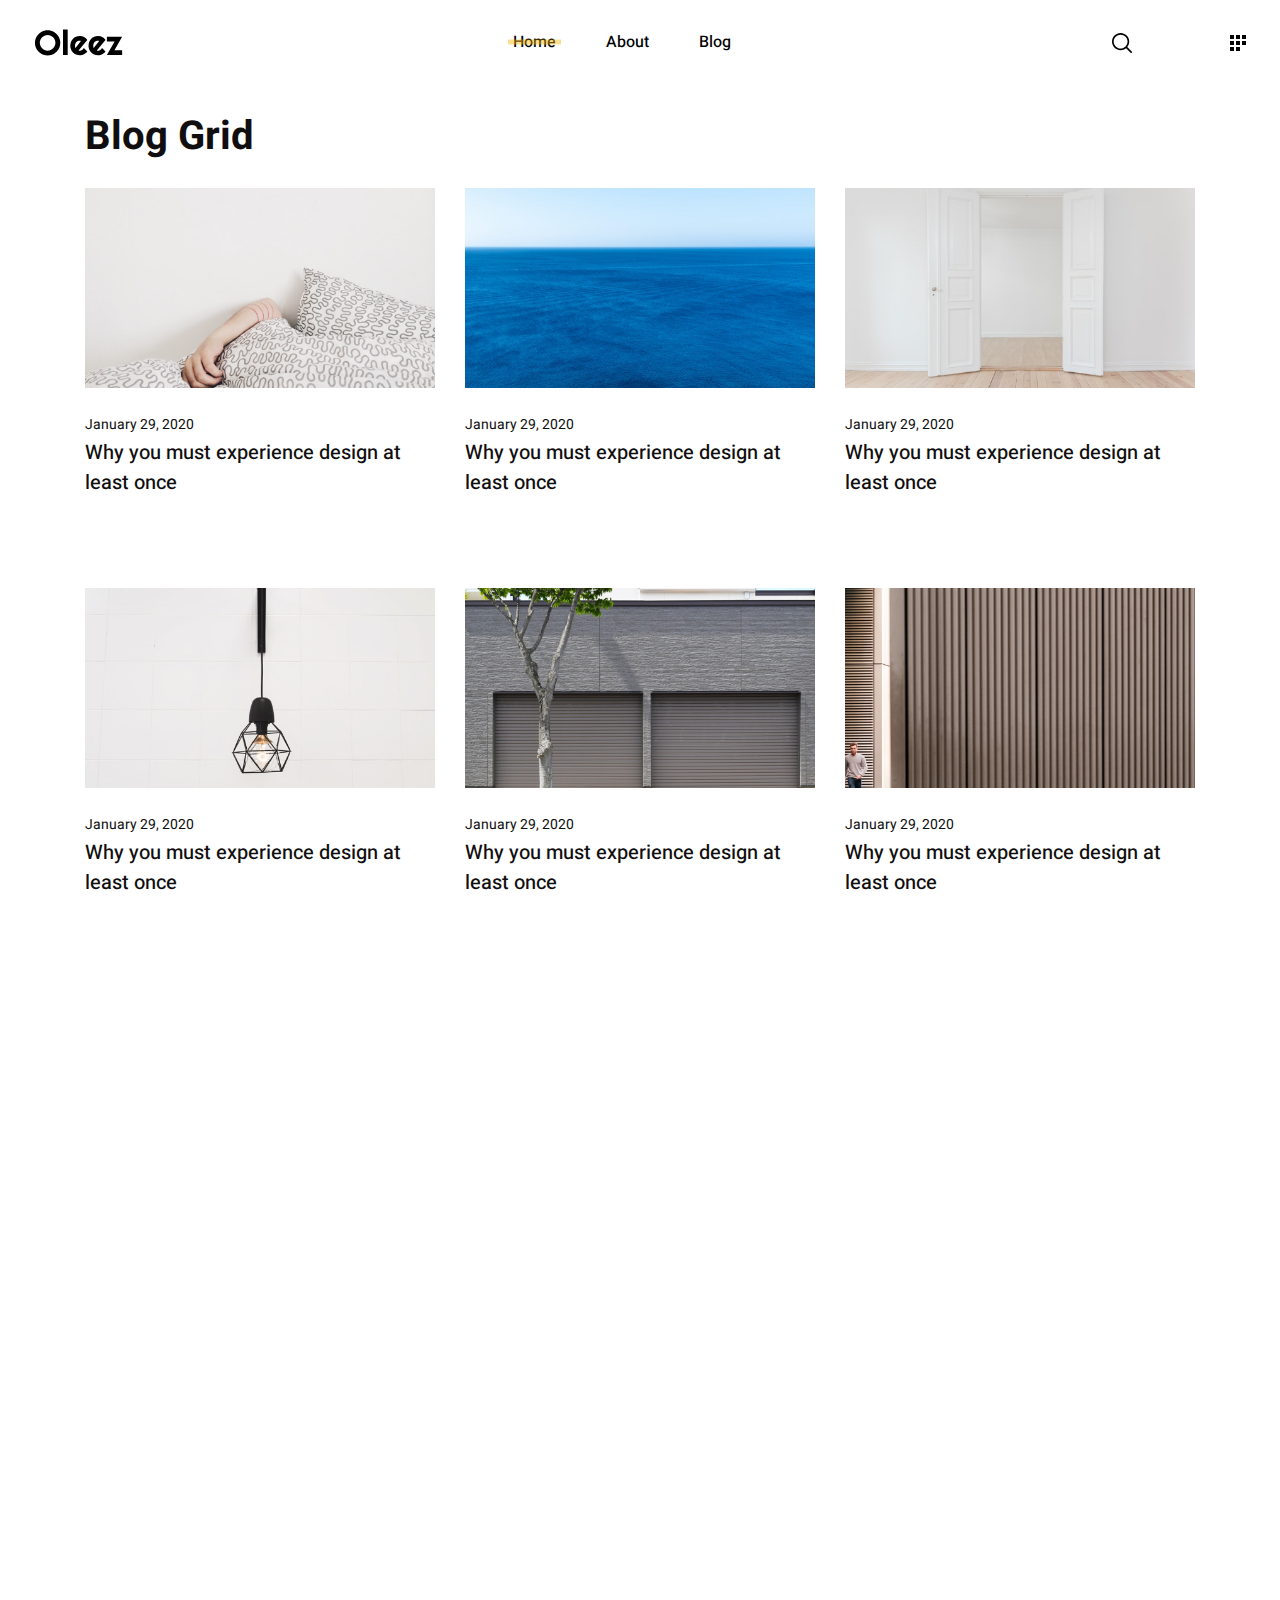
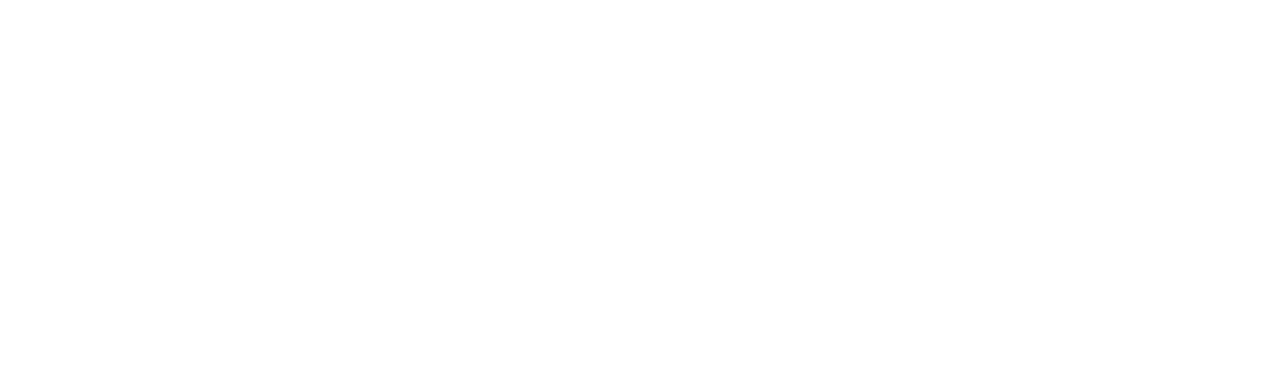
==== commit 5bf3793c: "edited index to grid" ====
--- a/index.html
+++ b/index.html
@@ -5,11 +5,9 @@
     <meta charset="UTF-8">
     <meta name="viewport" content="width=device-width, initial-scale=1.0">
     <meta http-equiv="X-UA-Compatible" content="ie=edge">
-    <title>Oleez :: Home</title>
-    <link rel="stylesheet" href="css/animate.min.css">
-    <link rel="stylesheet" href="css/slick.css">
-    <link rel="stylesheet" href="css/slick-theme.css">
-    <link rel="stylesheet" href="css/style.css">
+    <title>Oleez :: Blog Grid</title>
+    <link rel="stylesheet" href="/css/animate.min.css">
+    <link rel="stylesheet" href="/css/style.css">
     <script src="js/jquery.min.js"></script>
     <script src="js/loader.js"></script>
 </head>
@@ -20,20 +18,19 @@
         <nav class="navbar navbar-expand-lg navbar-light">
             <a class="navbar-brand" href="index.html"><img src="img/Logo_2.svg" alt="Oleez"></a>
             <ul class="nav nav-actions d-lg-none ml-auto">
-                <li class="nav-item">
+                <li class="nav-item active">
                     <a class="nav-link" href="#!" data-toggle="searchModal">
                         <img src="img/search.svg" alt="search">
                     </a>
                 </li>
-               
+                
                 <li class="nav-item">
                     <a class="nav-link" href="#!" data-toggle="offCanvasMenu">
                         <img src="img/social icon@2x.svg" alt="social-nav-toggle">
                     </a>
                 </li>
             </ul>
-            <button class="navbar-toggler d-lg-none" type="button" data-toggle="collapse" data-target="#oleezMainNav"
-                aria-controls="oleezMainNav" aria-expanded="false" aria-label="Toggle navigation">
+            <button class="navbar-toggler d-lg-none" type="button" data-toggle="collapse" data-target="#oleezMainNav" aria-controls="oleezMainNav" aria-expanded="false" aria-label="Toggle navigation">
                 <span class="navbar-toggler-icon"></span>
             </button>
             <div class="collapse navbar-collapse" id="oleezMainNav">
@@ -44,23 +41,22 @@
                     <li class="nav-item">
                         <a class="nav-link" href="about.html">About</a>
                     </li>
-                   
                     <li class="nav-item dropdown">
                         <a class="nav-link dropdown-toggle" href="#!" id="blogDropdown" data-toggle="dropdown" aria-haspopup="true" aria-expanded="false">Blog</a>
                         <div class="dropdown-menu" aria-labelledby="blogDropdown">
                             <a class="dropdown-item" href="blog-standard.html">Blog Standard</a>
-                            <a class="dropdown-item" href="blog-grid.html">Blog grid</a>
+                            <!-- <a class="dropdown-item" href="blog-grid.html">Blog grid</a> -->
                             <a class="dropdown-item" href="blog-single.html">Blog Post</a>
                         </div>
                     </li>
                 </ul>
                 <ul class="navbar-nav d-none d-lg-flex">
-                    <li class="nav-item">
+                    <li class="nav-item active">
                         <a class="nav-link nav-link-btn" href="#!" data-toggle="searchModal">
                             <img src="img/search.svg" alt="search">
                         </a>
                     </li>
-                   
+                    
                     <li class="nav-item ml-5">
                         <a class="nav-link pr-0 nav-link-btn" href="#!" data-toggle="offCanvasMenu">
                             <img src="img/social icon@2x.svg" alt="social-nav-toggle">
@@ -71,437 +67,190 @@
         </nav>
     </header>
 
-    <main>
-        <section>
-            <div class="container wow fadeIn">
-                <div id="oleezLandingCarousel" class="oleez-landing-carousel carousel slide" data-ride="carousel">
-                    <div class="carousel-inner" role="listbox">
-                        <div class="carousel-item active">
-                            <img src="img/Banner_1@2x.jpg" alt="First slide" class="w-100">
-                            <div class="carousel-caption">
-                                <h2 data-animation="animated fadeInRight"><span>Remarkable</span></h2>
-                                <h2 data-animation="animated fadeInRight"><span>Digital agency</span></h2>
-                                <a href="#!" class="carousel-item-link" data-animation="animated fadeInRight">EXPLORE PROJECT</a>
-                            </div>
-                        </div>
-                        <div class="carousel-item">
-                            <img src="img/Banner_2@2x.jpg" alt="Second slide" class="w-100">
-                            <div class="carousel-caption">
-                                <h2 data-animation="animated fadeInRight"><span>Remarkable</span></h2>
-                                <h2 data-animation="animated fadeInRight"><span>Digital agency</span></h2>
-                                <a href="#!" class="carousel-item-link" data-animation="animated fadeInRight">EXPLORE PROJECT</a>
-                            </div>
-                        </div>
-                        <div class="carousel-item">
-                            <img src="img/Banner_3@2x.jpg" alt="Third slide" class="w-100">
-                            <div class="carousel-caption">
-                                <h2 data-animation="animated fadeInRight"><span>Remarkable</span></h2>
-                                <h2 data-animation="animated fadeInRight"><span>Digital agency</span></h2>
-                                <a href="#!" class="carousel-item-link" data-animation="animated fadeInRight">EXPLORE PROJECT</a>
-                            </div>
-                        </div>
-                        <div class="carousel-item">
-                            <img src="img/Banner_4@2x.jpg" alt="Fourth slide" class="w-100">
-                            <div class="carousel-caption">
-                                <h2 data-animation="animated fadeInRight"><span>Remarkable</span></h2>
-                                <h2 data-animation="animated fadeInRight"><span>Digital agency</span></h2>
-                                <a href="#!" class="carousel-item-link" data-animation="animated fadeInRight">EXPLORE PROJECT</a>
-                            </div>
-                        </div>
-                    </div>
-                </div>
-            </div>
-        </section>
-        <section class="oleez-landing-section oleez-landing-section-about">
+    <main class="blog-grid-page">
+        <div class="container">
+            <h1 class="oleez-page-title wow fadeInUp">Blog Grid</h1>
+            <div class="row">
+                <div class="col-md-4">
+                    <div class="blog-post-card wow fadeInUp">
+                        <div class="blog-post-thumbnail-wrapper">
+                            <img src="img/Bloggrid/Bloggrid_2@2x.jpg" alt="blog">
+                        </div>
+                        <p class="blog-post-date">January 29, 2020</p>
+                        <h5 class="blog-post-title">Why you must experience design at least once</h5>
+                    </div>
+                </div>
+                <div class="col-md-4">
+                    <div class="blog-post-card wow fadeInUp">
+                        <div class="blog-post-thumbnail-wrapper">
+                            <img src="img/Bloggrid/Bloggrid_8@2x.jpg" alt="blog">
+                        </div>
+                        <p class="blog-post-date">January 29, 2020</p>
+                        <h5 class="blog-post-title">Why you must experience design at least once</h5>
+                    </div>
+                </div>
+                <div class="col-md-4">
+                    <div class="blog-post-card wow fadeInUp">
+                        <div class="blog-post-thumbnail-wrapper">
+                            <img src="img/Bloggrid/Bloggrid_7@2x.jpg" alt="blog">
+                        </div>
+                        <p class="blog-post-date">January 29, 2020</p>
+                        <h5 class="blog-post-title">Why you must experience design at least once</h5>
+                    </div>
+                </div>
+                <div class="col-md-4">
+                    <div class="blog-post-card wow fadeInUp">
+                        <div class="blog-post-thumbnail-wrapper">
+                            <img src="img/Bloggrid/Bloggrid_6@2x.jpg" alt="blog">
+                        </div>
+                        <p class="blog-post-date">January 29, 2020</p>
+                        <h5 class="blog-post-title">Why you must experience design at least once</h5>
+                    </div>
+                </div>
+                <div class="col-md-4">
+                    <div class="blog-post-card wow fadeInUp">
+                        <div class="blog-post-thumbnail-wrapper">
+                            <img src="img/Bloggrid/Bloggrid_5@2x.jpg" alt="blog">
+                        </div>
+                        <p class="blog-post-date">January 29, 2020</p>
+                        <h5 class="blog-post-title">Why you must experience design at least once</h5>
+                    </div>
+                </div>
+                <div class="col-md-4">
+                    <div class="blog-post-card wow fadeInUp">
+                        <div class="blog-post-thumbnail-wrapper">
+                            <img src="img/Bloggrid/Bloggrid_4@2x.jpg" alt="blog">
+                        </div>
+                        <p class="blog-post-date">January 29, 2020</p>
+                        <h5 class="blog-post-title">Why you must experience design at least once</h5>
+                    </div>
+                </div>
+                <div class="col-md-4">
+                    <div class="blog-post-card wow fadeInUp">
+                        <div class="blog-post-thumbnail-wrapper">
+                            <img src="img/Bloggrid/Bloggrid_3@2x.jpg" alt="blog">
+                        </div>
+                        <p class="blog-post-date">January 29, 2020</p>
+                        <h5 class="blog-post-title">Why you must experience design at least once</h5>
+                    </div>
+                </div>
+                <div class="col-md-4">
+                    <div class="blog-post-card wow fadeInUp">
+                        <div class="blog-post-thumbnail-wrapper">
+                            <img src="img/Bloggrid/Bloggrid_2@2x.jpg" alt="blog">
+                        </div>
+                        <p class="blog-post-date">January 29, 2020</p>
+                        <h5 class="blog-post-title">Why you must experience design at least once</h5>
+                    </div>
+                </div>
+                <div class="col-md-4">
+                    <div class="blog-post-card wow fadeInUp">
+                        <div class="blog-post-thumbnail-wrapper">
+                            <img src="img/Bloggrid/Bloggrid_1@2x.jpg" alt="blog">
+                        </div>
+                        <p class="blog-post-date">January 29, 2020</p>
+                        <h5 class="blog-post-title">Why you must experience design at least once</h5>
+                    </div>
+                </div>
+            </div>
+            <div class="row">
+                <div class="col-12 pb-5 mb-5">
+                        <nav class="oleez-pagination d-flex align-items-center justify-content-center wow fadeInUp">
+                            <a href="#!" class="active">01</a>
+                            <a href="#!">02</a>
+                            <a href="#!">03</a>
+                            <a href="#!" class="next">&rarr;</a>
+                        </nav>
+                </div>
+            </div>
+        </div>
+    </main>
+
+    <footer class="oleez-footer wow fadeInUp">
             <div class="container">
-                <div class="oleez-landing-section-content">
-                    <div class="oleez-landing-section-verticals wow fadeIn">
-                        <span class="number">01</span> <img src="img/Logo_2.svg" alt="ollez" height="12px">
-                    </div>
-                    <div class="row landing-about-content wow fadeInUp">
+                <div class="footer-content">
+                    <div class="row">
                         <div class="col-md-6">
-                            <h2>We help and solve your business problem.</h2>
-                        </div>
-                        <div class="col-md-6">
-                            <p>Lorem ipsum dolor sit amet consectetur adipisicing elit. Distinctio corporis delectus dolorem possimus, dolor rerum.</p>
-                        </div>
-                    </div>
-                    <div class="row">
-                        <div class="col-md-4 landing-about-feature wow fadeInUp">
-                            <img src="img/icon_1.svg" alt="document" class="about-feature-icon">
-                            <h5 class="about-feature-title">Market Research</h5>
-                            <p class="about-feature-description">Lorem Ipsum is simply text the printing and typesetting standard industry.</p>
-                        </div>
-                        <div class="col-md-4 landing-about-feature wow fadeInUp">
-                            <img src="img/icon_2.svg" alt="document" class="about-feature-icon">
-                            <h5 class="about-feature-title">Wireframe/Sketch</h5>
-                            <p class="about-feature-description">Lorem Ipsum is simply text the printing and typesetting standard industry.</p>
-                        </div>
-                        <div class="col-md-4 landing-about-feature wow fadeInUp">
-                            <img src="img/icon_3.svg" alt="document" class="about-feature-icon">
-                            <h5 class="about-feature-title">Creative Design</h5>
-                            <p class="about-feature-description">Lorem Ipsum is simply text the printing and typesetting standard industry.</p>
-                        </div>
-                    </div>
-                </div>
-            </div>
-        </section>
-        <section class="oleez-landing-section oleez-landing-section-projects">
-            <div class="container">
-                <div class="oleez-landing-section-content">
-                    <div class="oleez-landing-section-verticals wow fadeIn">
-                        <span class="number">02</span> <img src="img/Logo_2.svg" alt="oleez" height="12px">
-                    </div>
-                    <h2 class="section-title wow fadeInUp">Latest Projects <a href="#!" class="all-projects-link">View All</a></h2>
-                    <div class="landing-projects-carousel wow fadeIn">
-                        <div class="card landing-project-card">
-                            <img src="img/Project_1@2x.jpg" class="card-img" alt="Project 1">
-                            <div class="card-img-overlay">
-                                <h6 class="project-category">Branding</h6>
-                                <h5 class="project-title">BootstrapDash</h5>
-                            </div>
-                        </div>
-                        <div class="card landing-project-card">
-                            <img src="img/Project_2@2x.jpg" class="card-img" alt="Project 1">
-                            <div class="card-img-overlay">
-                                <h6 class="project-category">Branding</h6>
-                                <h5 class="project-title">BootstrapDash</h5>
-                            </div>
-                        </div>
-                        <div class="card landing-project-card">
-                            <img src="img/Project_3@2x.jpg" class="card-img" alt="Project 1">
-                            <div class="card-img-overlay">
-                                <h6 class="project-category">Branding</h6>
-                                <h5 class="project-title">BootstrapDash</h5>
-                            </div>
-                        </div>
-                        <div class="card landing-project-card">
-                            <img src="img/Project_4@2x.jpg" class="card-img" alt="Project 1">
-                            <div class="card-img-overlay">
-                                <h6 class="project-category">Branding</h6>
-                                <h5 class="project-title">BootstrapDash</h5>
-                            </div>
-                        </div>
-                    </div>
-                    <div class="slick-navbtn-wrapper"></div>
-                </div>
-            </div>
-        </section>
-        <section class="oleez-landing-section oleez-landing-section-team">
-            <div class="container">
-                <div class="oleez-landing-section-content">
-                    <div class="oleez-landing-section-verticals wow fadeIn">
-                        <span class="number">03</span> <img src="img/Logo_2.svg" alt="ollez" height="12px">
-                    </div>
-                    <div class="row landing-team-content wow fadeInUp">
-                        <div class="col-md-6">
-                            <h2 class="section-title">Meet The Team <br> Our Professionals</h2>
-                        </div>
-                        <div class="col-md-6">
-                            <p>Lorem ipsum dolor sit amet consectetur adipisicing elit. Distinctio corporis delectus dolorem possimus, dolor rerum.</p>
-                        </div>
-                    </div>
-                    <div class="row">
-                        <div class="col-md-4 mb-5 mb-md-0 landing-team-card wow flipInY">
-                            <img src="img/Team_3@2x.jpg" alt="Team Member" class="team-card-img">
-                            <h5 class="team-card-name">Siri Jakobsson</h5>
-                            <p class="team-card-job">Web Developer</p>
-                            <nav class="team-card-social-links">
+                            <img src="img/Logo_1.svg" alt="oleez" class="footer-logo">
+                            <p class="footer-intro-text">Don't be shy, get in touch with us and create the world again!</p>
+                            <nav class="footer-social-links">
                                 <a href="#!">Fb</a>
                                 <a href="#!">Tw</a>
                                 <a href="#!">In</a>
+                                <a href="#!">Be</a>
                             </nav>
                         </div>
-                        <div class="col-md-4 mb-5 mb-md-0 landing-team-card wow flipInY">
-                                <img src="img/Team_2@2x.jpg" alt="Team Member" class="team-card-img">
-                                <h5 class="team-card-name">Arend Pellewever</h5>
-                                <p class="team-card-job">Founder</p>
-                                <nav class="team-card-social-links">
-                                    <a href="#!">Fb</a>
-                                    <a href="#!">Tw</a>
-                                    <a href="#!">In</a>
-                                </nav>
-                        </div>
-                        <div class="col-md-4 mb-5 mb-md-0 landing-team-card wow flipInY">
-                                <img src="img/Team_1@2x.jpg" alt="Team Member" class="team-card-img">
-                                <h5 class="team-card-name">Antokolskiy</h5>
-                                <p class="team-card-job">Web Developer</p>
-                                <nav class="team-card-social-links">
-                                    <a href="#!">Fb</a>
-                                    <a href="#!">Tw</a>
-                                    <a href="#!">In</a>
-                                </nav>
-                        </div>
-                    </div>
-                </div>
-            </div>
-        </section>
-        <section class="oleez-landing-section oleez-landing-section-client">
-            <div class="container">
-                <div class="oleez-landing-section-content">
-                    <div class="oleez-landing-section-verticals wow fadeIn">
-                        <span class="number">04</span> <img src="img/Logo_2.svg" alt="ollez" height="12px">
-                    </div>
-                    <h2 class="section-title mb-1 wow fadeInUp">Partners & clients</h2>
-                    <p class="client-section-subtitle">We’re constantly refining our product. Adding new features. Working to help your business grow.</p>
-                    <div class="row">
-                        <div class="col-md-4 client-logo-wrapper wow flipInX">
-                            <div class="client-logo">
-                                <img src="img/client_4.png" alt="client" height="50px">
+                        <div class="col-md-6">
+                            <div class="row">
+                                <div class="col-md-6 footer-widget-text">
+                                    <h6 class="widget-title">PHONE</h6>
+                                    <p class="widget-content">+80 (0)5 12 34 95 89</p>
+                                </div>
+                                <div class="col-md-6 footer-widget-text">
+                                    <h6 class="widget-title">ENQUIRUES</h6>
+                                    <p class="widget-content">info@oleez.site</p>
+                                </div>
+                                <div class="col-md-6 footer-widget-text">
+                                    <h6 class="widget-title">ADDRESS</h6>
+                                    <p class="widget-content">33 rue Burdeau 69089 <br> Paris France</p>
+                                </div>
+                                <div class="col-md-6 footer-widget-text">
+                                    <h6 class="widget-title">WORK HOURS</h6>
+                                    <p class="widget-content">Weekdays: 09:00 - 18:00 <br> Weekends: 11:00 - 17:00</p>
+                                </div>
                             </div>
                         </div>
-                        <div class="col-md-4 client-logo-wrapper wow flipInX">
-                            <div class="client-logo">
-                                <img src="img/client_2.png" alt="client" height="50px">
-                            </div>
-                        </div>
-                        <div class="col-md-4 client-logo-wrapper wow flipInX">
-                            <div class="client-logo">
-                                <img src="img/client_1.png" alt="client" height="50px">
-                            </div>
-                        </div>
-                        <div class="col-md-4 client-logo-wrapper wow flipInX">
-                            <div class="client-logo">
-                                <img src="img/client_6.png" alt="client" height="50px">
-                            </div>
-                        </div>
-                        <div class="col-md-4 client-logo-wrapper wow flipInX">
-                            <div class="client-logo">
-                                <img src="img/client_3.png" alt="client" height="50px">
-                            </div>
-                        </div>
-                        <div class="col-md-4 client-logo-wrapper wow flipInX">
-                            <div class="client-logo">
-                                <img src="img/client_5.png" alt="client" height="50px">
-                            </div>
-                        </div>
-                    </div>
-                </div>
-            </div>
-        </section>
-        <section class="oleez-landing-section oleez-landing-section-news">
-            <div class="container">
-                <div class="oleez-landing-section-content">
-                    <div class="oleez-landing-section-verticals wow fadeIn">
-                        <span class="number">05</span> <img src="img/Logo_2.svg" alt="ollez" height="12px">
-                    </div>
-                    <h2 class="section-title wow fadeInUp">Recent News & Stories.</h2>
-                    <p class="news-section-subtitle wow fadeInUp">Share your stories and news with everyone.</p>
-                    <div class="row">
-                        <div class="col-lg-4 mb-4 mb-lg-0">
-                            <div class="news-card news-card-1 wow fadeInUp">
-                                <div class="card-body">
-                                    <div class="author-info media">
-                                        <img src="img/Team_1_Copy_2@2x.jpg" alt="author" class="author-avatar">
-                                        <div class="media-body">
-                                            <h6 class="author-name">Posted by Colabrio</h6>
-                                            <p class="news-post-date">July 5, 2019</p>
-                                        </div>
-                                    </div>
-                                    <div class="post-meta">
-                                        <span class="post-category">Digital Strategy</span> 4 min read
-                                    </div>
-                                    <h5 class="post-title">The Ultimate Guide to Make Your WordPress Journal.</h5>
-                                    <a href="#!" class="post-permalink">Read more </a>
-                                </div>
-                            </div>
-                        </div>
-                        <div class="col-lg-4 mb-4 mb-lg-0">
-                            <div class="news-card news-card-2 wow fadeInUp">
-                                <div class="card-body">
-                                    <div class="author-info media">
-                                        <img src="img/Team_2_Copy_2@2x.jpg" alt="author" class="author-avatar">
-                                        <div class="media-body">
-                                            <h6 class="author-name">Posted by Stormie</h6>
-                                            <p class="news-post-date">July 5, 2019</p>
-                                        </div>
-                                    </div>
-                                    <div class="post-meta">
-                                        <span class="post-category">Personal</span> 4 min read
-                                    </div>
-                                    <h5 class="post-title">The Highly Contemporary UI/UX Design from a london.</h5>
-                                    <a href="#!" class="post-permalink">Read more </a>
-                                </div>
-                            </div>
-                        </div>
-                        <div class="col-lg-4 mb-4 mb-lg-0">
-                            <div class="news-card news-card-3 wow fadeInUp">
-                                <div class="card-body">
-                                    <div class="author-info media">
-                                        <img src="img/Team_3_Copy_2@2x.jpg" alt="author" class="author-avatar">
-                                        <div class="media-body">
-                                            <h6 class="author-name">Posted by Angela</h6>
-                                            <p class="news-post-date">July 5, 2019</p>
-                                        </div>
-                                    </div>
-                                    <div class="post-meta">
-                                        <span class="post-category">Personal</span> 4 min read
-                                    </div>
-                                    <h5 class="post-title">A Color Exercise for our Brand’s Illustration </h5>
-                                    <a href="#!" class="post-permalink">Read more </a>
-                                </div>
-                            </div>
-                        </div>
-                    </div>
-                </div>
-            </div>
-        </section>
-        <section class="oleez-landing-section oleez-landing-section-testimonials">
-            <div class="container">
-                <div class="oleez-landing-section-content">
-                    <div class="oleez-landing-section-verticals wow fadeIn">
-                        <span class="number">05</span> <img src="img/Logo_2.svg" alt="ollez" height="12px">
-                    </div>
-                    <div class="d-md-flex justify-content-between wow fadeInUp">
-                        <div class="testimonial-section-content">
-                            <h2 class="section-title">What our clients say</h2>
-                            <p class="section-subtitle">Share your stories and news with everyone.</p>
-                        </div>
-                        <div class="testimonial-carousel-navbtn-wrapper"></div>
-                    </div>
-                    <div class="landing-testimonial-carousel wow fadeInUp">
-                        <div class="landing-testimonial-card">
-                            <div class="media">
-                                <img src="img/Client_1@2x.jpg" alt="client" class="testimonial-card-img">
-                                <div class="media-body">
-                                    <p class="testimonial-card-content">
-                                        The revulsion in our feelings was therefore all the greater when the car suddenly escaped from this height of desolation, and a magnificent prospect burst upon our view.
-                                    </p>
-                                    <h6 class="testimonial-card-name">Winnie Warner</h6>
-                                    <p class="testimonial-card-company">Creative Company</p>
-                                </div>
-                            </div>
-                        </div>
-                        <div class="landing-testimonial-card">
-                            <div class="media">
-                                <img src="img/Client_2@2x.jpg" alt="client" class="testimonial-card-img">
-                                <div class="media-body">
-                                    <p class="testimonial-card-content">
-                                        The revulsion in our feelings was therefore all the greater when the car suddenly escaped from this height of desolation, and a magnificent prospect burst upon our view.
-                                    </p>
-                                    <h6 class="testimonial-card-name">Wesley Ford</h6>
-                                    <p class="testimonial-card-company">Creative Company</p>
-                                </div>
-                            </div>
-                        </div>
-                        <div class="landing-testimonial-card">
-                            <div class="media">
-                                <img src="img/Client_3@2x.jpg" alt="client" class="testimonial-card-img">
-                                <div class="media-body">
-                                    <p class="testimonial-card-content">
-                                        The revulsion in our feelings was therefore all the greater when the car suddenly escaped from this height of desolation, and a magnificent prospect burst upon our view.
-                                    </p>
-                                    <h6 class="testimonial-card-name">Winnie Warner</h6>
-                                    <p class="testimonial-card-company">Creative Company</p>
-                                </div>
-                            </div>
-                        </div>
-                        <div class="landing-testimonial-card">
-                            <div class="media">
-                                <img src="img/Client_4@2x.jpg" alt="client" class="testimonial-card-img">
-                                <div class="media-body">
-                                    <p class="testimonial-card-content">
-                                        The revulsion in our feelings was therefore all the greater when the car suddenly escaped from this height of desolation, and a magnificent prospect burst upon our view.
-                                    </p>
-                                    <h6 class="testimonial-card-name">Wesley Ford</h6>
-                                    <p class="testimonial-card-company">Creative Company</p>
-                                </div>
-                            </div>
-                        </div>
-                    </div>
-                    
-                </div>
-            </div>
-        </section>
-    </main>
-
-    <footer class="oleez-footer wow fadeInUp">
-        <div class="container">
-            <div class="footer-content">
-                <div class="row">
-                    <div class="col-md-6">
-                        <img src="img/Logo_1.svg" alt="oleez" class="footer-logo">
-                        <p class="footer-intro-text">Don't be shy, get in touch with us and create the world again!</p>
-                        <nav class="footer-social-links">
-                            <a href="#!">Fb</a>
-                            <a href="#!">Tw</a>
-                            <a href="#!">In</a>
-                            <a href="#!">Be</a>
-                        </nav>
-                    </div>
-                    <div class="col-md-6">
-                        <div class="row">
-                            <div class="col-md-6 footer-widget-text">
-                                <h6 class="widget-title">PHONE</h6>
-                                <p class="widget-content">+80 (0)5 12 34 95 89</p>
-                            </div>
-                            <div class="col-md-6 footer-widget-text">
-                                <h6 class="widget-title">ENQUIRUES</h6>
-                                <p class="widget-content">info@oleez.site</p>
-                            </div>
-                            <div class="col-md-6 footer-widget-text">
-                                <h6 class="widget-title">ADDRESS</h6>
-                                <p class="widget-content">33 rue Burdeau 69089 <br> Paris France</p>
-                            </div>
-                            <div class="col-md-6 footer-widget-text">
-                                <h6 class="widget-title">WORK HOURS</h6>
-                                <p class="widget-content">Weekdays: 09:00 - 18:00 <br> Weekends: 11:00 - 17:00</p>
-                            </div>
-                        </div>
-                    </div>
-                </div>
-            </div>
-            <div class="footer-text">
-                <p class="mb-md-0">©  2020, oleez Theme. Made with passion by <a href="https://www.bootstrapdash.com" target="_blank" rel="noopener noreferrer" class="text-reset">BootstrapDash</a>.</p>
-                <p class="mb-0">All right reserved.</p>
-            </div>
+                    </div>
+                </div>
+                <div class="footer-text">
+                    <p class="mb-md-0">©  2020, oleez Theme. Made with passion by <a href="https://www.bootstrapdash.com" target="_blank" rel="noopener noreferrer" class="text-reset">BootstrapDash</a>.</p>
+                    <p class="mb-0">All right reserved.</p>
+                </div>
+            </div>
+        </footer>
+    
+        <!-- Modals -->
+        <!-- Off canvas social menu -->
+        <nav id="offCanvasMenu" class="off-canvas-menu">
+            <button type="button" class="close" aria-label="Close" data-dismiss="offCanvasMenu">
+                <span aria-hidden="true">&times;</span>
+            </button>
+            <ul class="oleez-social-menu">
+                <li>
+                    <a href="#!" class="oleez-social-menu-link">Facebook</a>
+                </li>
+                <li>
+                    <a href="#!" class="oleez-social-menu-link">Instagram</a>
+                </li>
+                <li>
+                    <a href="#!" class="oleez-social-menu-link">Behance</a>
+                </li>
+                <li>
+                    <a href="#!" class="oleez-social-menu-link">Dribbble</a>
+                </li>
+                <li>
+                    <a href="#!" class="oleez-social-menu-link">Email</a>
+                </li>
+            </ul>
+        </nav>
+        <!-- Full screen search box -->
+        <div id="searchModal" class="search-modal">
+            <button type="button" class="close" aria-label="Close" data-dismiss="searchModal">
+                <span aria-hidden="true">&times;</span>
+            </button>
+            <form action="index.html" method="get" class="oleez-overlay-search-form">
+                <label for="search" class="sr-only">Search</label>
+                <input type="search" class="oleez-overlay-search-input" id="search" name="search" placeholder="Search here">
+            </form>
         </div>
-    </footer>
-
-    <!-- Modals -->
-    <!-- Off canvas social menu -->
-    <nav id="offCanvasMenu" class="off-canvas-menu">
-        <button type="button" class="close" aria-label="Close" data-dismiss="offCanvasMenu">
-            <span aria-hidden="true">&times;</span>
-        </button>
-        <ul class="oleez-social-menu">
-            <li>
-                <a href="#!" class="oleez-social-menu-link">Facebook</a>
-            </li>
-            <li>
-                <a href="#!" class="oleez-social-menu-link">Instagram</a>
-            </li>
-            <li>
-                <a href="#!" class="oleez-social-menu-link">Behance</a>
-            </li>
-            <li>
-                <a href="#!" class="oleez-social-menu-link">Dribbble</a>
-            </li>
-            <li>
-                <a href="#!" class="oleez-social-menu-link">Email</a>
-            </li>
-        </ul>
-    </nav>
-    <!-- Full screen search box -->
-    <div id="searchModal" class="search-modal">
-        <button type="button" class="close" aria-label="Close" data-dismiss="searchModal">
-            <span aria-hidden="true">&times;</span>
-        </button>
-        <form action="index.html" method="get" class="oleez-overlay-search-form">
-            <label for="search" class="sr-only">Search</label>
-            <input type="search" class="oleez-overlay-search-input" id="search" name="search" placeholder="Search here">
-        </form>
-    </div>
-    <script src="js/popper.min.js"></script>
-    <script src="js/wow.min.js"></script>
-    <script src="/js/bootstrap.min.js"></script>
-    <script src="js/slick.min.js"></script>
-    <script src="/js/main.js"></script>
-    <script src="/js/landing.js"></script>
-    <script>
-        new WOW({mobile: false}).init();
-    </script>
-</body>
-
-
-</html>+        <script src="js/popper.min.js"></script>
+        <script src="js/wow.min.js"></script>
+        <script src="/js/bootstrap.min.js"></script>
+        <script src="js/slick.min.js"></script>
+        <script src="/js/main.js"></script>
+        <script>
+            new WOW().init();
+        </script>
+    </body>
+
+    </html>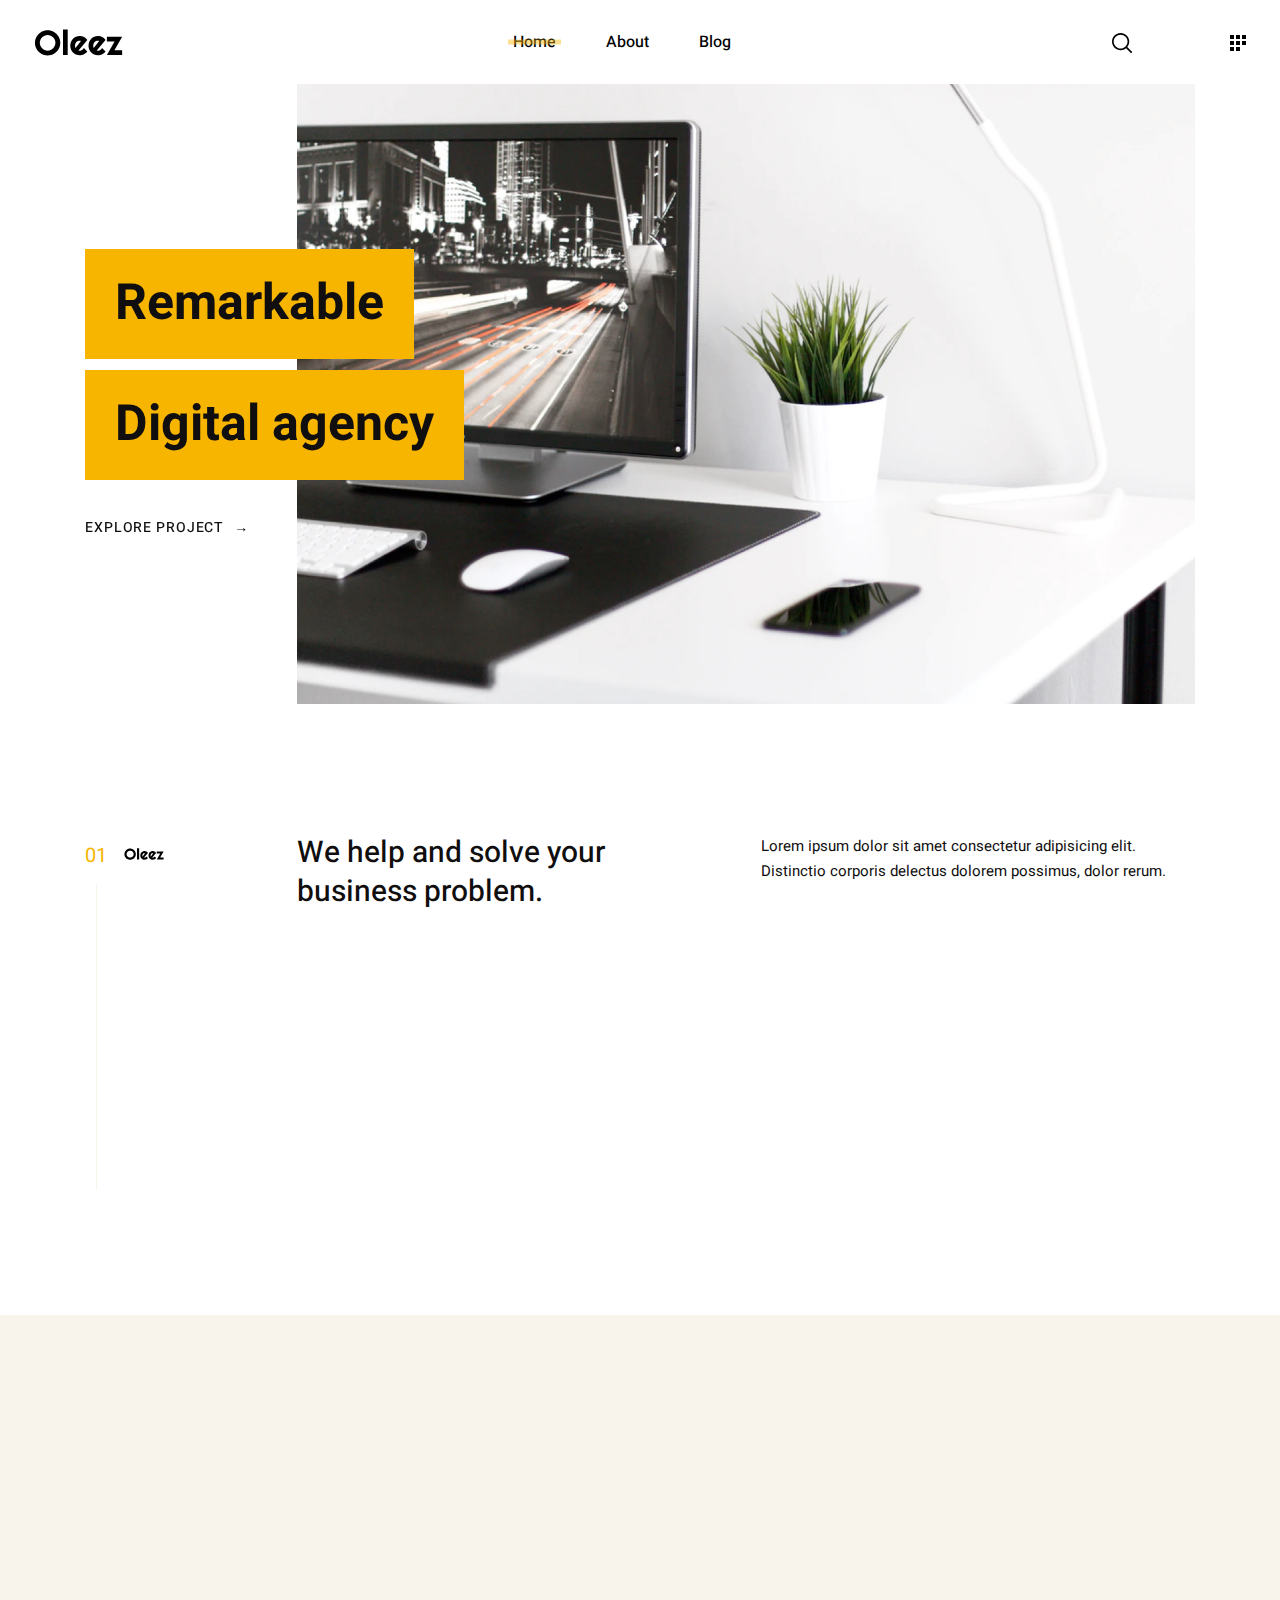
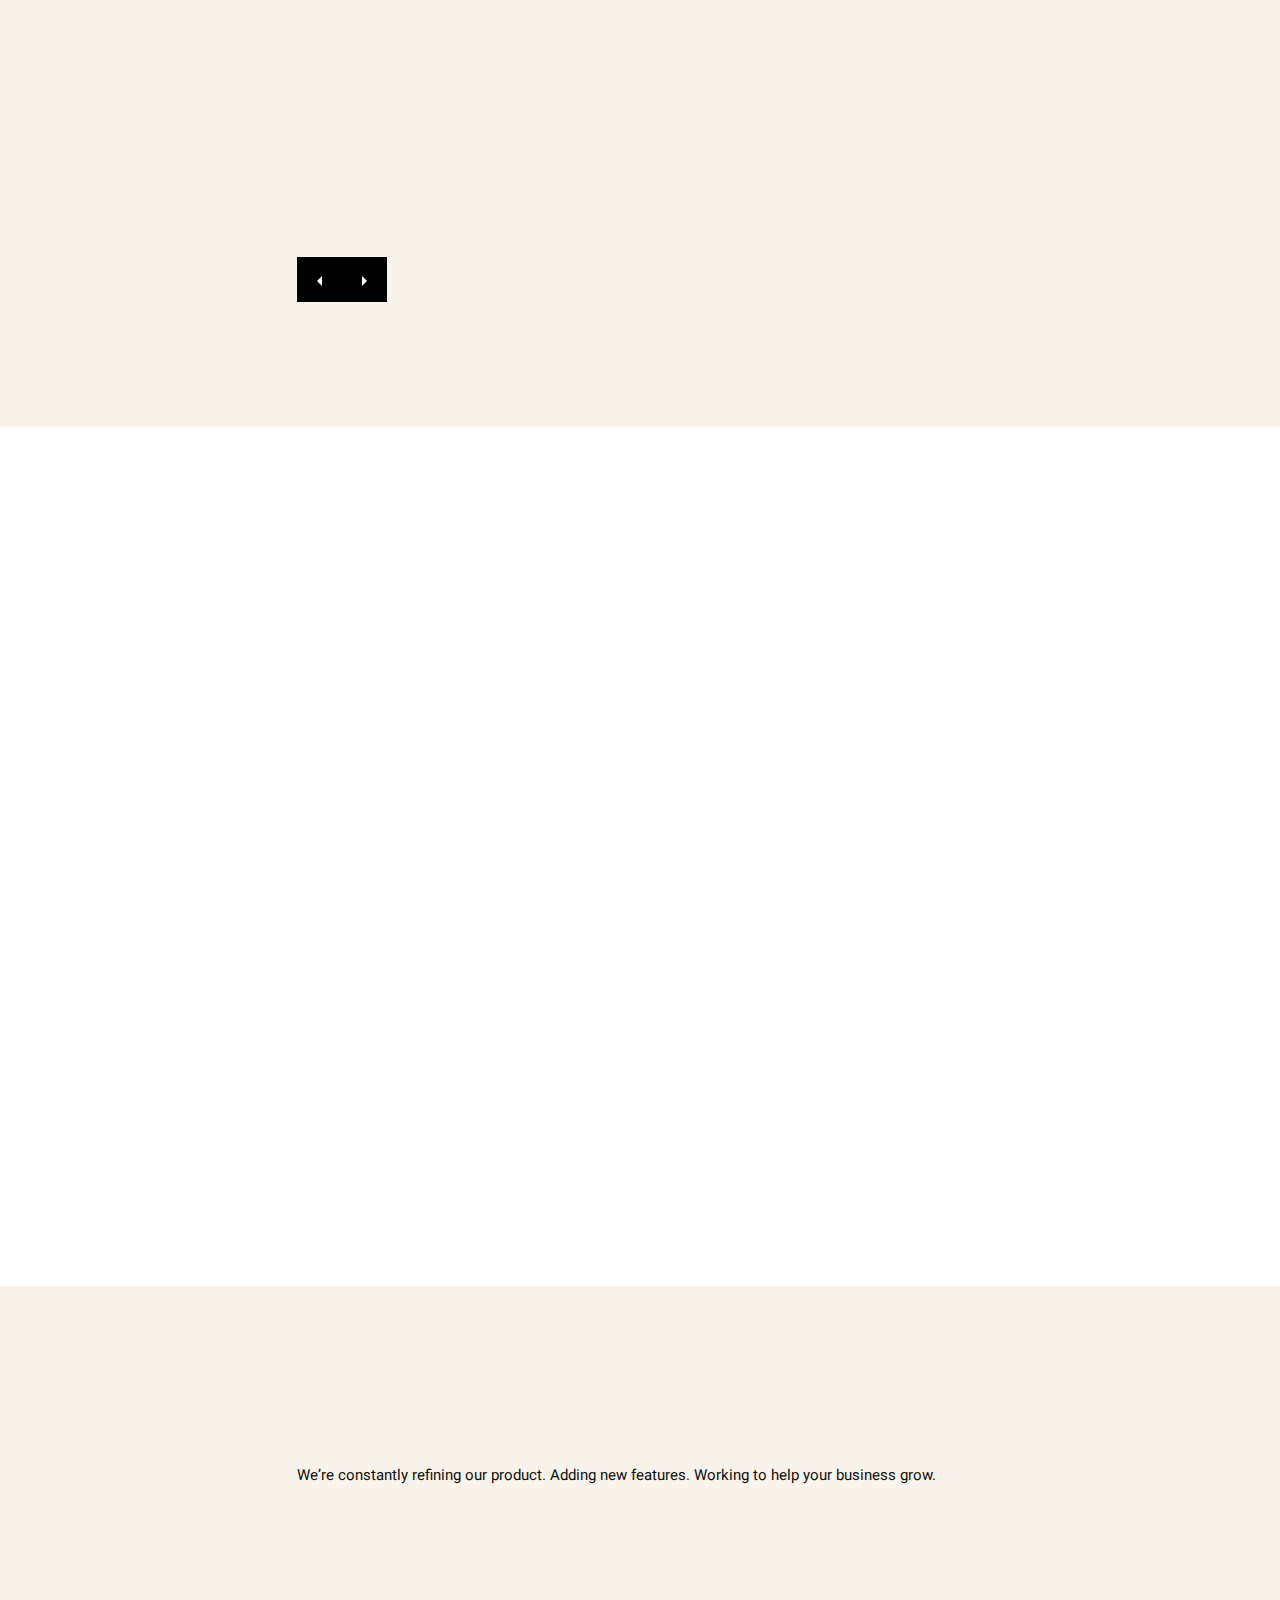
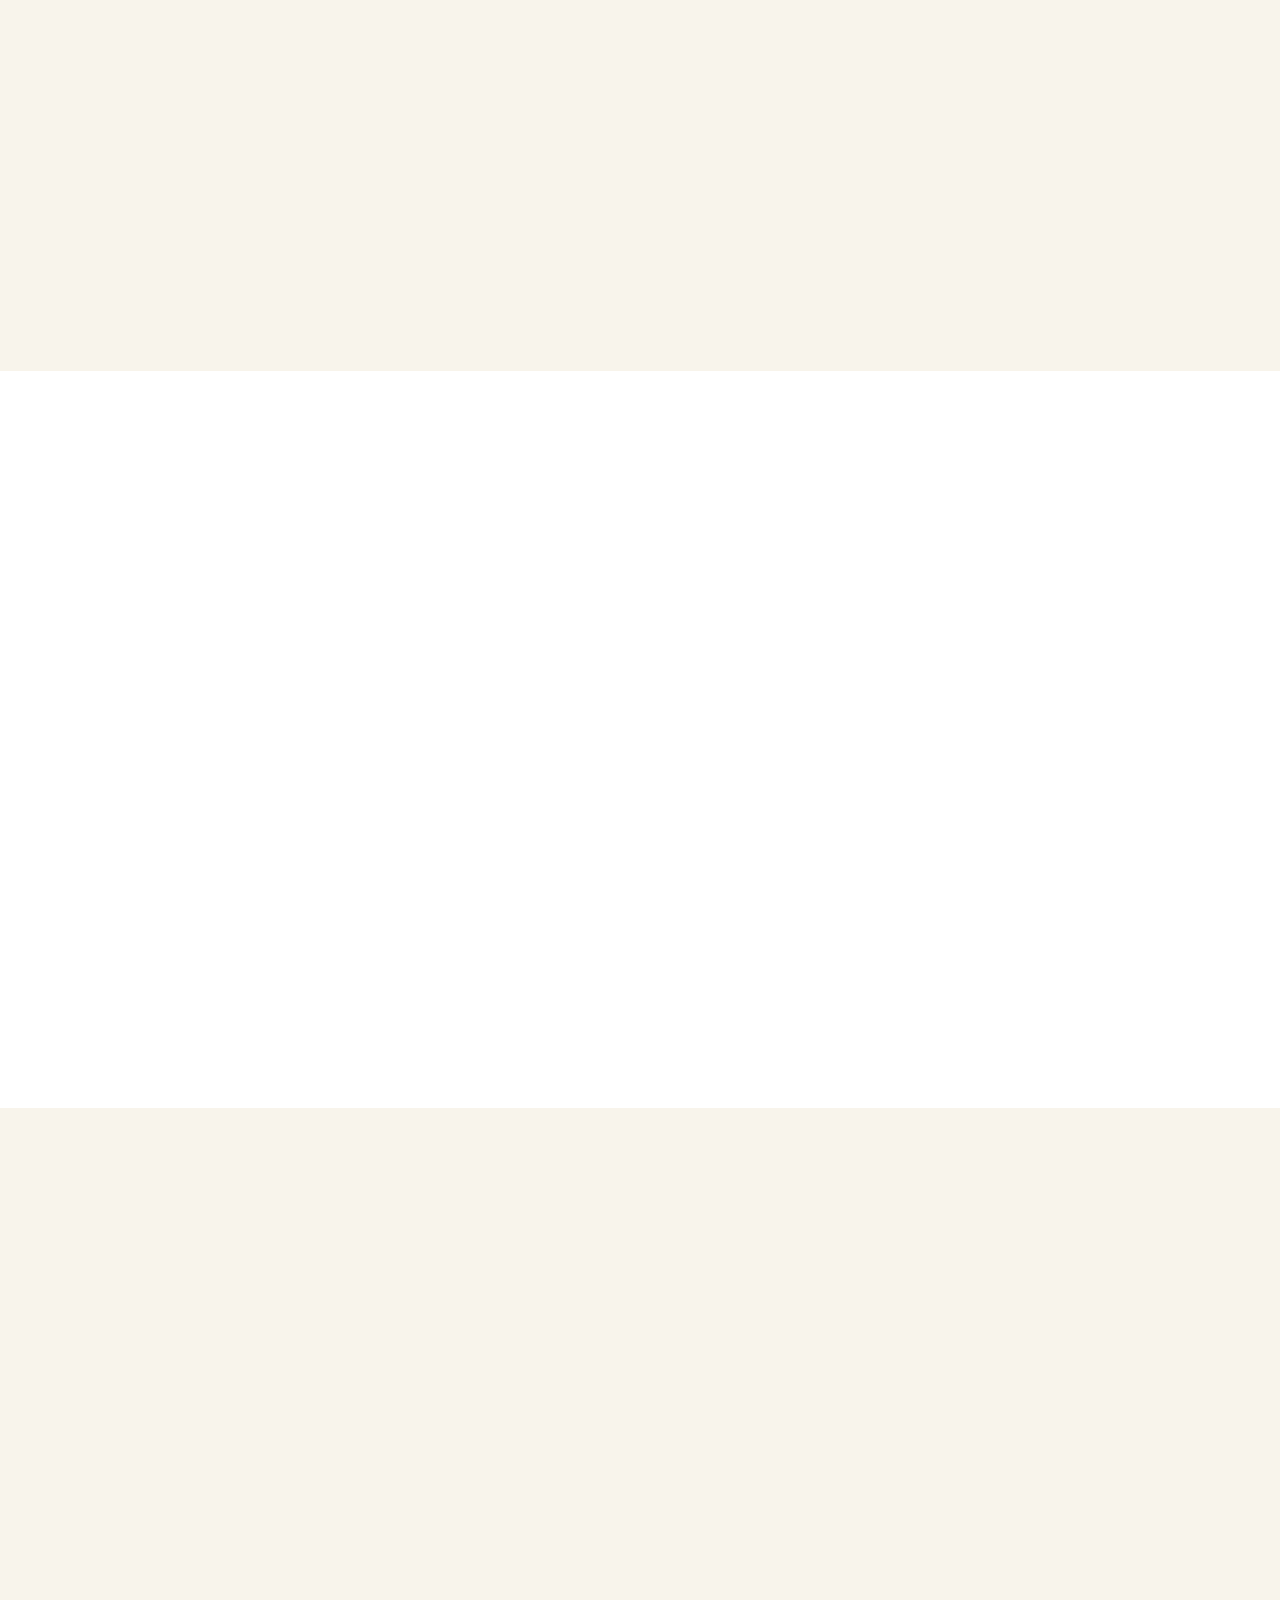
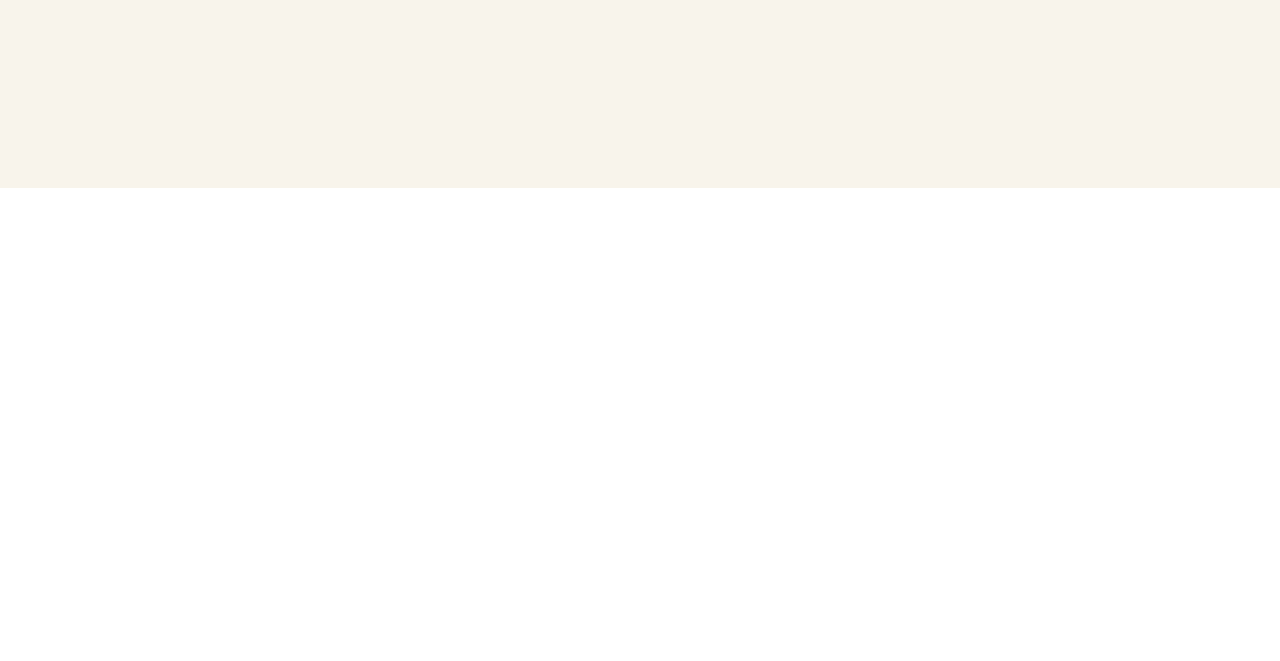
==== commit b725544f: "added landing page" ====
--- a/index.html
+++ b/index.html
@@ -5,9 +5,11 @@
     <meta charset="UTF-8">
     <meta name="viewport" content="width=device-width, initial-scale=1.0">
     <meta http-equiv="X-UA-Compatible" content="ie=edge">
-    <title>Oleez :: Blog Grid</title>
-    <link rel="stylesheet" href="/css/animate.min.css">
-    <link rel="stylesheet" href="/css/style.css">
+    <title>Oleez :: Home</title>
+    <link rel="stylesheet" href="css/animate.min.css">
+    <link rel="stylesheet" href="css/slick.css">
+    <link rel="stylesheet" href="css/slick-theme.css">
+    <link rel="stylesheet" href="css/style.css">
     <script src="js/jquery.min.js"></script>
     <script src="js/loader.js"></script>
 </head>
@@ -18,19 +20,20 @@
         <nav class="navbar navbar-expand-lg navbar-light">
             <a class="navbar-brand" href="index.html"><img src="img/Logo_2.svg" alt="Oleez"></a>
             <ul class="nav nav-actions d-lg-none ml-auto">
-                <li class="nav-item active">
+                <li class="nav-item">
                     <a class="nav-link" href="#!" data-toggle="searchModal">
                         <img src="img/search.svg" alt="search">
                     </a>
                 </li>
-                
+               
                 <li class="nav-item">
                     <a class="nav-link" href="#!" data-toggle="offCanvasMenu">
                         <img src="img/social icon@2x.svg" alt="social-nav-toggle">
                     </a>
                 </li>
             </ul>
-            <button class="navbar-toggler d-lg-none" type="button" data-toggle="collapse" data-target="#oleezMainNav" aria-controls="oleezMainNav" aria-expanded="false" aria-label="Toggle navigation">
+            <button class="navbar-toggler d-lg-none" type="button" data-toggle="collapse" data-target="#oleezMainNav"
+                aria-controls="oleezMainNav" aria-expanded="false" aria-label="Toggle navigation">
                 <span class="navbar-toggler-icon"></span>
             </button>
             <div class="collapse navbar-collapse" id="oleezMainNav">
@@ -41,22 +44,23 @@
                     <li class="nav-item">
                         <a class="nav-link" href="about.html">About</a>
                     </li>
+                   
                     <li class="nav-item dropdown">
                         <a class="nav-link dropdown-toggle" href="#!" id="blogDropdown" data-toggle="dropdown" aria-haspopup="true" aria-expanded="false">Blog</a>
                         <div class="dropdown-menu" aria-labelledby="blogDropdown">
                             <a class="dropdown-item" href="blog-standard.html">Blog Standard</a>
-                            <!-- <a class="dropdown-item" href="blog-grid.html">Blog grid</a> -->
+                            <a class="dropdown-item" href="blog-grid.html">Blog grid</a>
                             <a class="dropdown-item" href="blog-single.html">Blog Post</a>
                         </div>
                     </li>
                 </ul>
                 <ul class="navbar-nav d-none d-lg-flex">
-                    <li class="nav-item active">
+                    <li class="nav-item">
                         <a class="nav-link nav-link-btn" href="#!" data-toggle="searchModal">
                             <img src="img/search.svg" alt="search">
                         </a>
                     </li>
-                    
+                   
                     <li class="nav-item ml-5">
                         <a class="nav-link pr-0 nav-link-btn" href="#!" data-toggle="offCanvasMenu">
                             <img src="img/social icon@2x.svg" alt="social-nav-toggle">
@@ -67,190 +71,437 @@
         </nav>
     </header>
 
-    <main class="blog-grid-page">
-        <div class="container">
-            <h1 class="oleez-page-title wow fadeInUp">Blog Grid</h1>
-            <div class="row">
-                <div class="col-md-4">
-                    <div class="blog-post-card wow fadeInUp">
-                        <div class="blog-post-thumbnail-wrapper">
-                            <img src="img/Bloggrid/Bloggrid_2@2x.jpg" alt="blog">
-                        </div>
-                        <p class="blog-post-date">January 29, 2020</p>
-                        <h5 class="blog-post-title">Why you must experience design at least once</h5>
-                    </div>
-                </div>
-                <div class="col-md-4">
-                    <div class="blog-post-card wow fadeInUp">
-                        <div class="blog-post-thumbnail-wrapper">
-                            <img src="img/Bloggrid/Bloggrid_8@2x.jpg" alt="blog">
-                        </div>
-                        <p class="blog-post-date">January 29, 2020</p>
-                        <h5 class="blog-post-title">Why you must experience design at least once</h5>
-                    </div>
-                </div>
-                <div class="col-md-4">
-                    <div class="blog-post-card wow fadeInUp">
-                        <div class="blog-post-thumbnail-wrapper">
-                            <img src="img/Bloggrid/Bloggrid_7@2x.jpg" alt="blog">
-                        </div>
-                        <p class="blog-post-date">January 29, 2020</p>
-                        <h5 class="blog-post-title">Why you must experience design at least once</h5>
-                    </div>
-                </div>
-                <div class="col-md-4">
-                    <div class="blog-post-card wow fadeInUp">
-                        <div class="blog-post-thumbnail-wrapper">
-                            <img src="img/Bloggrid/Bloggrid_6@2x.jpg" alt="blog">
-                        </div>
-                        <p class="blog-post-date">January 29, 2020</p>
-                        <h5 class="blog-post-title">Why you must experience design at least once</h5>
-                    </div>
-                </div>
-                <div class="col-md-4">
-                    <div class="blog-post-card wow fadeInUp">
-                        <div class="blog-post-thumbnail-wrapper">
-                            <img src="img/Bloggrid/Bloggrid_5@2x.jpg" alt="blog">
-                        </div>
-                        <p class="blog-post-date">January 29, 2020</p>
-                        <h5 class="blog-post-title">Why you must experience design at least once</h5>
-                    </div>
-                </div>
-                <div class="col-md-4">
-                    <div class="blog-post-card wow fadeInUp">
-                        <div class="blog-post-thumbnail-wrapper">
-                            <img src="img/Bloggrid/Bloggrid_4@2x.jpg" alt="blog">
-                        </div>
-                        <p class="blog-post-date">January 29, 2020</p>
-                        <h5 class="blog-post-title">Why you must experience design at least once</h5>
-                    </div>
-                </div>
-                <div class="col-md-4">
-                    <div class="blog-post-card wow fadeInUp">
-                        <div class="blog-post-thumbnail-wrapper">
-                            <img src="img/Bloggrid/Bloggrid_3@2x.jpg" alt="blog">
-                        </div>
-                        <p class="blog-post-date">January 29, 2020</p>
-                        <h5 class="blog-post-title">Why you must experience design at least once</h5>
-                    </div>
-                </div>
-                <div class="col-md-4">
-                    <div class="blog-post-card wow fadeInUp">
-                        <div class="blog-post-thumbnail-wrapper">
-                            <img src="img/Bloggrid/Bloggrid_2@2x.jpg" alt="blog">
-                        </div>
-                        <p class="blog-post-date">January 29, 2020</p>
-                        <h5 class="blog-post-title">Why you must experience design at least once</h5>
-                    </div>
-                </div>
-                <div class="col-md-4">
-                    <div class="blog-post-card wow fadeInUp">
-                        <div class="blog-post-thumbnail-wrapper">
-                            <img src="img/Bloggrid/Bloggrid_1@2x.jpg" alt="blog">
-                        </div>
-                        <p class="blog-post-date">January 29, 2020</p>
-                        <h5 class="blog-post-title">Why you must experience design at least once</h5>
-                    </div>
-                </div>
-            </div>
-            <div class="row">
-                <div class="col-12 pb-5 mb-5">
-                        <nav class="oleez-pagination d-flex align-items-center justify-content-center wow fadeInUp">
-                            <a href="#!" class="active">01</a>
-                            <a href="#!">02</a>
-                            <a href="#!">03</a>
-                            <a href="#!" class="next">&rarr;</a>
-                        </nav>
-                </div>
-            </div>
-        </div>
-    </main>
-
-    <footer class="oleez-footer wow fadeInUp">
+    <main>
+        <section>
+            <div class="container wow fadeIn">
+                <div id="oleezLandingCarousel" class="oleez-landing-carousel carousel slide" data-ride="carousel">
+                    <div class="carousel-inner" role="listbox">
+                        <div class="carousel-item active">
+                            <img src="img/Banner_1@2x.jpg" alt="First slide" class="w-100">
+                            <div class="carousel-caption">
+                                <h2 data-animation="animated fadeInRight"><span>Remarkable</span></h2>
+                                <h2 data-animation="animated fadeInRight"><span>Digital agency</span></h2>
+                                <a href="#!" class="carousel-item-link" data-animation="animated fadeInRight">EXPLORE PROJECT</a>
+                            </div>
+                        </div>
+                        <div class="carousel-item">
+                            <img src="img/Banner_2@2x.jpg" alt="Second slide" class="w-100">
+                            <div class="carousel-caption">
+                                <h2 data-animation="animated fadeInRight"><span>Remarkable</span></h2>
+                                <h2 data-animation="animated fadeInRight"><span>Digital agency</span></h2>
+                                <a href="#!" class="carousel-item-link" data-animation="animated fadeInRight">EXPLORE PROJECT</a>
+                            </div>
+                        </div>
+                        <div class="carousel-item">
+                            <img src="img/Banner_3@2x.jpg" alt="Third slide" class="w-100">
+                            <div class="carousel-caption">
+                                <h2 data-animation="animated fadeInRight"><span>Remarkable</span></h2>
+                                <h2 data-animation="animated fadeInRight"><span>Digital agency</span></h2>
+                                <a href="#!" class="carousel-item-link" data-animation="animated fadeInRight">EXPLORE PROJECT</a>
+                            </div>
+                        </div>
+                        <div class="carousel-item">
+                            <img src="img/Banner_4@2x.jpg" alt="Fourth slide" class="w-100">
+                            <div class="carousel-caption">
+                                <h2 data-animation="animated fadeInRight"><span>Remarkable</span></h2>
+                                <h2 data-animation="animated fadeInRight"><span>Digital agency</span></h2>
+                                <a href="#!" class="carousel-item-link" data-animation="animated fadeInRight">EXPLORE PROJECT</a>
+                            </div>
+                        </div>
+                    </div>
+                </div>
+            </div>
+        </section>
+        <section class="oleez-landing-section oleez-landing-section-about">
             <div class="container">
-                <div class="footer-content">
+                <div class="oleez-landing-section-content">
+                    <div class="oleez-landing-section-verticals wow fadeIn">
+                        <span class="number">01</span> <img src="img/Logo_2.svg" alt="ollez" height="12px">
+                    </div>
+                    <div class="row landing-about-content wow fadeInUp">
+                        <div class="col-md-6">
+                            <h2>We help and solve your business problem.</h2>
+                        </div>
+                        <div class="col-md-6">
+                            <p>Lorem ipsum dolor sit amet consectetur adipisicing elit. Distinctio corporis delectus dolorem possimus, dolor rerum.</p>
+                        </div>
+                    </div>
                     <div class="row">
+                        <div class="col-md-4 landing-about-feature wow fadeInUp">
+                            <img src="img/icon_1.svg" alt="document" class="about-feature-icon">
+                            <h5 class="about-feature-title">Market Research</h5>
+                            <p class="about-feature-description">Lorem Ipsum is simply text the printing and typesetting standard industry.</p>
+                        </div>
+                        <div class="col-md-4 landing-about-feature wow fadeInUp">
+                            <img src="img/icon_2.svg" alt="document" class="about-feature-icon">
+                            <h5 class="about-feature-title">Wireframe/Sketch</h5>
+                            <p class="about-feature-description">Lorem Ipsum is simply text the printing and typesetting standard industry.</p>
+                        </div>
+                        <div class="col-md-4 landing-about-feature wow fadeInUp">
+                            <img src="img/icon_3.svg" alt="document" class="about-feature-icon">
+                            <h5 class="about-feature-title">Creative Design</h5>
+                            <p class="about-feature-description">Lorem Ipsum is simply text the printing and typesetting standard industry.</p>
+                        </div>
+                    </div>
+                </div>
+            </div>
+        </section>
+        <section class="oleez-landing-section oleez-landing-section-projects">
+            <div class="container">
+                <div class="oleez-landing-section-content">
+                    <div class="oleez-landing-section-verticals wow fadeIn">
+                        <span class="number">02</span> <img src="img/Logo_2.svg" alt="oleez" height="12px">
+                    </div>
+                    <h2 class="section-title wow fadeInUp">Latest Projects <a href="#!" class="all-projects-link">View All</a></h2>
+                    <div class="landing-projects-carousel wow fadeIn">
+                        <div class="card landing-project-card">
+                            <img src="img/Project_1@2x.jpg" class="card-img" alt="Project 1">
+                            <div class="card-img-overlay">
+                                <h6 class="project-category">Branding</h6>
+                                <h5 class="project-title">BootstrapDash</h5>
+                            </div>
+                        </div>
+                        <div class="card landing-project-card">
+                            <img src="img/Project_2@2x.jpg" class="card-img" alt="Project 1">
+                            <div class="card-img-overlay">
+                                <h6 class="project-category">Branding</h6>
+                                <h5 class="project-title">BootstrapDash</h5>
+                            </div>
+                        </div>
+                        <div class="card landing-project-card">
+                            <img src="img/Project_3@2x.jpg" class="card-img" alt="Project 1">
+                            <div class="card-img-overlay">
+                                <h6 class="project-category">Branding</h6>
+                                <h5 class="project-title">BootstrapDash</h5>
+                            </div>
+                        </div>
+                        <div class="card landing-project-card">
+                            <img src="img/Project_4@2x.jpg" class="card-img" alt="Project 1">
+                            <div class="card-img-overlay">
+                                <h6 class="project-category">Branding</h6>
+                                <h5 class="project-title">BootstrapDash</h5>
+                            </div>
+                        </div>
+                    </div>
+                    <div class="slick-navbtn-wrapper"></div>
+                </div>
+            </div>
+        </section>
+        <section class="oleez-landing-section oleez-landing-section-team">
+            <div class="container">
+                <div class="oleez-landing-section-content">
+                    <div class="oleez-landing-section-verticals wow fadeIn">
+                        <span class="number">03</span> <img src="img/Logo_2.svg" alt="ollez" height="12px">
+                    </div>
+                    <div class="row landing-team-content wow fadeInUp">
                         <div class="col-md-6">
-                            <img src="img/Logo_1.svg" alt="oleez" class="footer-logo">
-                            <p class="footer-intro-text">Don't be shy, get in touch with us and create the world again!</p>
-                            <nav class="footer-social-links">
+                            <h2 class="section-title">Meet The Team <br> Our Professionals</h2>
+                        </div>
+                        <div class="col-md-6">
+                            <p>Lorem ipsum dolor sit amet consectetur adipisicing elit. Distinctio corporis delectus dolorem possimus, dolor rerum.</p>
+                        </div>
+                    </div>
+                    <div class="row">
+                        <div class="col-md-4 mb-5 mb-md-0 landing-team-card wow flipInY">
+                            <img src="img/Team_3@2x.jpg" alt="Team Member" class="team-card-img">
+                            <h5 class="team-card-name">Siri Jakobsson</h5>
+                            <p class="team-card-job">Web Developer</p>
+                            <nav class="team-card-social-links">
                                 <a href="#!">Fb</a>
                                 <a href="#!">Tw</a>
                                 <a href="#!">In</a>
-                                <a href="#!">Be</a>
                             </nav>
                         </div>
-                        <div class="col-md-6">
-                            <div class="row">
-                                <div class="col-md-6 footer-widget-text">
-                                    <h6 class="widget-title">PHONE</h6>
-                                    <p class="widget-content">+80 (0)5 12 34 95 89</p>
-                                </div>
-                                <div class="col-md-6 footer-widget-text">
-                                    <h6 class="widget-title">ENQUIRUES</h6>
-                                    <p class="widget-content">info@oleez.site</p>
-                                </div>
-                                <div class="col-md-6 footer-widget-text">
-                                    <h6 class="widget-title">ADDRESS</h6>
-                                    <p class="widget-content">33 rue Burdeau 69089 <br> Paris France</p>
-                                </div>
-                                <div class="col-md-6 footer-widget-text">
-                                    <h6 class="widget-title">WORK HOURS</h6>
-                                    <p class="widget-content">Weekdays: 09:00 - 18:00 <br> Weekends: 11:00 - 17:00</p>
-                                </div>
-                            </div>
-                        </div>
-                    </div>
-                </div>
-                <div class="footer-text">
-                    <p class="mb-md-0">©  2020, oleez Theme. Made with passion by <a href="https://www.bootstrapdash.com" target="_blank" rel="noopener noreferrer" class="text-reset">BootstrapDash</a>.</p>
-                    <p class="mb-0">All right reserved.</p>
-                </div>
-            </div>
-        </footer>
-    
-        <!-- Modals -->
-        <!-- Off canvas social menu -->
-        <nav id="offCanvasMenu" class="off-canvas-menu">
-            <button type="button" class="close" aria-label="Close" data-dismiss="offCanvasMenu">
-                <span aria-hidden="true">&times;</span>
-            </button>
-            <ul class="oleez-social-menu">
-                <li>
-                    <a href="#!" class="oleez-social-menu-link">Facebook</a>
-                </li>
-                <li>
-                    <a href="#!" class="oleez-social-menu-link">Instagram</a>
-                </li>
-                <li>
-                    <a href="#!" class="oleez-social-menu-link">Behance</a>
-                </li>
-                <li>
-                    <a href="#!" class="oleez-social-menu-link">Dribbble</a>
-                </li>
-                <li>
-                    <a href="#!" class="oleez-social-menu-link">Email</a>
-                </li>
-            </ul>
-        </nav>
-        <!-- Full screen search box -->
-        <div id="searchModal" class="search-modal">
-            <button type="button" class="close" aria-label="Close" data-dismiss="searchModal">
-                <span aria-hidden="true">&times;</span>
-            </button>
-            <form action="index.html" method="get" class="oleez-overlay-search-form">
-                <label for="search" class="sr-only">Search</label>
-                <input type="search" class="oleez-overlay-search-input" id="search" name="search" placeholder="Search here">
-            </form>
+                        <div class="col-md-4 mb-5 mb-md-0 landing-team-card wow flipInY">
+                                <img src="img/Team_2@2x.jpg" alt="Team Member" class="team-card-img">
+                                <h5 class="team-card-name">Arend Pellewever</h5>
+                                <p class="team-card-job">Founder</p>
+                                <nav class="team-card-social-links">
+                                    <a href="#!">Fb</a>
+                                    <a href="#!">Tw</a>
+                                    <a href="#!">In</a>
+                                </nav>
+                        </div>
+                        <div class="col-md-4 mb-5 mb-md-0 landing-team-card wow flipInY">
+                                <img src="img/Team_1@2x.jpg" alt="Team Member" class="team-card-img">
+                                <h5 class="team-card-name">Antokolskiy</h5>
+                                <p class="team-card-job">Web Developer</p>
+                                <nav class="team-card-social-links">
+                                    <a href="#!">Fb</a>
+                                    <a href="#!">Tw</a>
+                                    <a href="#!">In</a>
+                                </nav>
+                        </div>
+                    </div>
+                </div>
+            </div>
+        </section>
+        <section class="oleez-landing-section oleez-landing-section-client">
+            <div class="container">
+                <div class="oleez-landing-section-content">
+                    <div class="oleez-landing-section-verticals wow fadeIn">
+                        <span class="number">04</span> <img src="img/Logo_2.svg" alt="ollez" height="12px">
+                    </div>
+                    <h2 class="section-title mb-1 wow fadeInUp">Partners & clients</h2>
+                    <p class="client-section-subtitle">We’re constantly refining our product. Adding new features. Working to help your business grow.</p>
+                    <div class="row">
+                        <div class="col-md-4 client-logo-wrapper wow flipInX">
+                            <div class="client-logo">
+                                <img src="img/client_4.png" alt="client" height="50px">
+                            </div>
+                        </div>
+                        <div class="col-md-4 client-logo-wrapper wow flipInX">
+                            <div class="client-logo">
+                                <img src="img/client_2.png" alt="client" height="50px">
+                            </div>
+                        </div>
+                        <div class="col-md-4 client-logo-wrapper wow flipInX">
+                            <div class="client-logo">
+                                <img src="img/client_1.png" alt="client" height="50px">
+                            </div>
+                        </div>
+                        <div class="col-md-4 client-logo-wrapper wow flipInX">
+                            <div class="client-logo">
+                                <img src="img/client_6.png" alt="client" height="50px">
+                            </div>
+                        </div>
+                        <div class="col-md-4 client-logo-wrapper wow flipInX">
+                            <div class="client-logo">
+                                <img src="img/client_3.png" alt="client" height="50px">
+                            </div>
+                        </div>
+                        <div class="col-md-4 client-logo-wrapper wow flipInX">
+                            <div class="client-logo">
+                                <img src="img/client_5.png" alt="client" height="50px">
+                            </div>
+                        </div>
+                    </div>
+                </div>
+            </div>
+        </section>
+        <section class="oleez-landing-section oleez-landing-section-news">
+            <div class="container">
+                <div class="oleez-landing-section-content">
+                    <div class="oleez-landing-section-verticals wow fadeIn">
+                        <span class="number">05</span> <img src="img/Logo_2.svg" alt="ollez" height="12px">
+                    </div>
+                    <h2 class="section-title wow fadeInUp">Recent News & Stories.</h2>
+                    <p class="news-section-subtitle wow fadeInUp">Share your stories and news with everyone.</p>
+                    <div class="row">
+                        <div class="col-lg-4 mb-4 mb-lg-0">
+                            <div class="news-card news-card-1 wow fadeInUp">
+                                <div class="card-body">
+                                    <div class="author-info media">
+                                        <img src="img/Team_1_Copy_2@2x.jpg" alt="author" class="author-avatar">
+                                        <div class="media-body">
+                                            <h6 class="author-name">Posted by Colabrio</h6>
+                                            <p class="news-post-date">July 5, 2019</p>
+                                        </div>
+                                    </div>
+                                    <div class="post-meta">
+                                        <span class="post-category">Digital Strategy</span> 4 min read
+                                    </div>
+                                    <h5 class="post-title">The Ultimate Guide to Make Your WordPress Journal.</h5>
+                                    <a href="#!" class="post-permalink">Read more </a>
+                                </div>
+                            </div>
+                        </div>
+                        <div class="col-lg-4 mb-4 mb-lg-0">
+                            <div class="news-card news-card-2 wow fadeInUp">
+                                <div class="card-body">
+                                    <div class="author-info media">
+                                        <img src="img/Team_2_Copy_2@2x.jpg" alt="author" class="author-avatar">
+                                        <div class="media-body">
+                                            <h6 class="author-name">Posted by Stormie</h6>
+                                            <p class="news-post-date">July 5, 2019</p>
+                                        </div>
+                                    </div>
+                                    <div class="post-meta">
+                                        <span class="post-category">Personal</span> 4 min read
+                                    </div>
+                                    <h5 class="post-title">The Highly Contemporary UI/UX Design from a london.</h5>
+                                    <a href="#!" class="post-permalink">Read more </a>
+                                </div>
+                            </div>
+                        </div>
+                        <div class="col-lg-4 mb-4 mb-lg-0">
+                            <div class="news-card news-card-3 wow fadeInUp">
+                                <div class="card-body">
+                                    <div class="author-info media">
+                                        <img src="img/Team_3_Copy_2@2x.jpg" alt="author" class="author-avatar">
+                                        <div class="media-body">
+                                            <h6 class="author-name">Posted by Angela</h6>
+                                            <p class="news-post-date">July 5, 2019</p>
+                                        </div>
+                                    </div>
+                                    <div class="post-meta">
+                                        <span class="post-category">Personal</span> 4 min read
+                                    </div>
+                                    <h5 class="post-title">A Color Exercise for our Brand’s Illustration </h5>
+                                    <a href="#!" class="post-permalink">Read more </a>
+                                </div>
+                            </div>
+                        </div>
+                    </div>
+                </div>
+            </div>
+        </section>
+        <section class="oleez-landing-section oleez-landing-section-testimonials">
+            <div class="container">
+                <div class="oleez-landing-section-content">
+                    <div class="oleez-landing-section-verticals wow fadeIn">
+                        <span class="number">05</span> <img src="img/Logo_2.svg" alt="ollez" height="12px">
+                    </div>
+                    <div class="d-md-flex justify-content-between wow fadeInUp">
+                        <div class="testimonial-section-content">
+                            <h2 class="section-title">What our clients say</h2>
+                            <p class="section-subtitle">Share your stories and news with everyone.</p>
+                        </div>
+                        <div class="testimonial-carousel-navbtn-wrapper"></div>
+                    </div>
+                    <div class="landing-testimonial-carousel wow fadeInUp">
+                        <div class="landing-testimonial-card">
+                            <div class="media">
+                                <img src="img/Client_1@2x.jpg" alt="client" class="testimonial-card-img">
+                                <div class="media-body">
+                                    <p class="testimonial-card-content">
+                                        The revulsion in our feelings was therefore all the greater when the car suddenly escaped from this height of desolation, and a magnificent prospect burst upon our view.
+                                    </p>
+                                    <h6 class="testimonial-card-name">Winnie Warner</h6>
+                                    <p class="testimonial-card-company">Creative Company</p>
+                                </div>
+                            </div>
+                        </div>
+                        <div class="landing-testimonial-card">
+                            <div class="media">
+                                <img src="img/Client_2@2x.jpg" alt="client" class="testimonial-card-img">
+                                <div class="media-body">
+                                    <p class="testimonial-card-content">
+                                        The revulsion in our feelings was therefore all the greater when the car suddenly escaped from this height of desolation, and a magnificent prospect burst upon our view.
+                                    </p>
+                                    <h6 class="testimonial-card-name">Wesley Ford</h6>
+                                    <p class="testimonial-card-company">Creative Company</p>
+                                </div>
+                            </div>
+                        </div>
+                        <div class="landing-testimonial-card">
+                            <div class="media">
+                                <img src="img/Client_3@2x.jpg" alt="client" class="testimonial-card-img">
+                                <div class="media-body">
+                                    <p class="testimonial-card-content">
+                                        The revulsion in our feelings was therefore all the greater when the car suddenly escaped from this height of desolation, and a magnificent prospect burst upon our view.
+                                    </p>
+                                    <h6 class="testimonial-card-name">Winnie Warner</h6>
+                                    <p class="testimonial-card-company">Creative Company</p>
+                                </div>
+                            </div>
+                        </div>
+                        <div class="landing-testimonial-card">
+                            <div class="media">
+                                <img src="img/Client_4@2x.jpg" alt="client" class="testimonial-card-img">
+                                <div class="media-body">
+                                    <p class="testimonial-card-content">
+                                        The revulsion in our feelings was therefore all the greater when the car suddenly escaped from this height of desolation, and a magnificent prospect burst upon our view.
+                                    </p>
+                                    <h6 class="testimonial-card-name">Wesley Ford</h6>
+                                    <p class="testimonial-card-company">Creative Company</p>
+                                </div>
+                            </div>
+                        </div>
+                    </div>
+                    
+                </div>
+            </div>
+        </section>
+    </main>
+
+    <footer class="oleez-footer wow fadeInUp">
+        <div class="container">
+            <div class="footer-content">
+                <div class="row">
+                    <div class="col-md-6">
+                        <img src="img/Logo_1.svg" alt="oleez" class="footer-logo">
+                        <p class="footer-intro-text">Don't be shy, get in touch with us and create the world again!</p>
+                        <nav class="footer-social-links">
+                            <a href="#!">Fb</a>
+                            <a href="#!">Tw</a>
+                            <a href="#!">In</a>
+                            <a href="#!">Be</a>
+                        </nav>
+                    </div>
+                    <div class="col-md-6">
+                        <div class="row">
+                            <div class="col-md-6 footer-widget-text">
+                                <h6 class="widget-title">PHONE</h6>
+                                <p class="widget-content">+80 (0)5 12 34 95 89</p>
+                            </div>
+                            <div class="col-md-6 footer-widget-text">
+                                <h6 class="widget-title">ENQUIRUES</h6>
+                                <p class="widget-content">info@oleez.site</p>
+                            </div>
+                            <div class="col-md-6 footer-widget-text">
+                                <h6 class="widget-title">ADDRESS</h6>
+                                <p class="widget-content">33 rue Burdeau 69089 <br> Paris France</p>
+                            </div>
+                            <div class="col-md-6 footer-widget-text">
+                                <h6 class="widget-title">WORK HOURS</h6>
+                                <p class="widget-content">Weekdays: 09:00 - 18:00 <br> Weekends: 11:00 - 17:00</p>
+                            </div>
+                        </div>
+                    </div>
+                </div>
+            </div>
+            <div class="footer-text">
+                <p class="mb-md-0">©  2020, oleez Theme. Made with passion by <a href="https://www.bootstrapdash.com" target="_blank" rel="noopener noreferrer" class="text-reset">BootstrapDash</a>.</p>
+                <p class="mb-0">All right reserved.</p>
+            </div>
         </div>
-        <script src="js/popper.min.js"></script>
-        <script src="js/wow.min.js"></script>
-        <script src="/js/bootstrap.min.js"></script>
-        <script src="js/slick.min.js"></script>
-        <script src="/js/main.js"></script>
-        <script>
-            new WOW().init();
-        </script>
-    </body>
-
-    </html>+    </footer>
+
+    <!-- Modals -->
+    <!-- Off canvas social menu -->
+    <nav id="offCanvasMenu" class="off-canvas-menu">
+        <button type="button" class="close" aria-label="Close" data-dismiss="offCanvasMenu">
+            <span aria-hidden="true">&times;</span>
+        </button>
+        <ul class="oleez-social-menu">
+            <li>
+                <a href="#!" class="oleez-social-menu-link">Facebook</a>
+            </li>
+            <li>
+                <a href="#!" class="oleez-social-menu-link">Instagram</a>
+            </li>
+            <li>
+                <a href="#!" class="oleez-social-menu-link">Behance</a>
+            </li>
+            <li>
+                <a href="#!" class="oleez-social-menu-link">Dribbble</a>
+            </li>
+            <li>
+                <a href="#!" class="oleez-social-menu-link">Email</a>
+            </li>
+        </ul>
+    </nav>
+    <!-- Full screen search box -->
+    <div id="searchModal" class="search-modal">
+        <button type="button" class="close" aria-label="Close" data-dismiss="searchModal">
+            <span aria-hidden="true">&times;</span>
+        </button>
+        <form action="index.html" method="get" class="oleez-overlay-search-form">
+            <label for="search" class="sr-only">Search</label>
+            <input type="search" class="oleez-overlay-search-input" id="search" name="search" placeholder="Search here">
+        </form>
+    </div>
+    <script src="js/popper.min.js"></script>
+    <script src="js/wow.min.js"></script>
+    <script src="/js/bootstrap.min.js"></script>
+    <script src="js/slick.min.js"></script>
+    <script src="/js/main.js"></script>
+    <script src="/js/landing.js"></script>
+    <script>
+        new WOW({mobile: false}).init();
+    </script>
+</body>
+
+
+</html>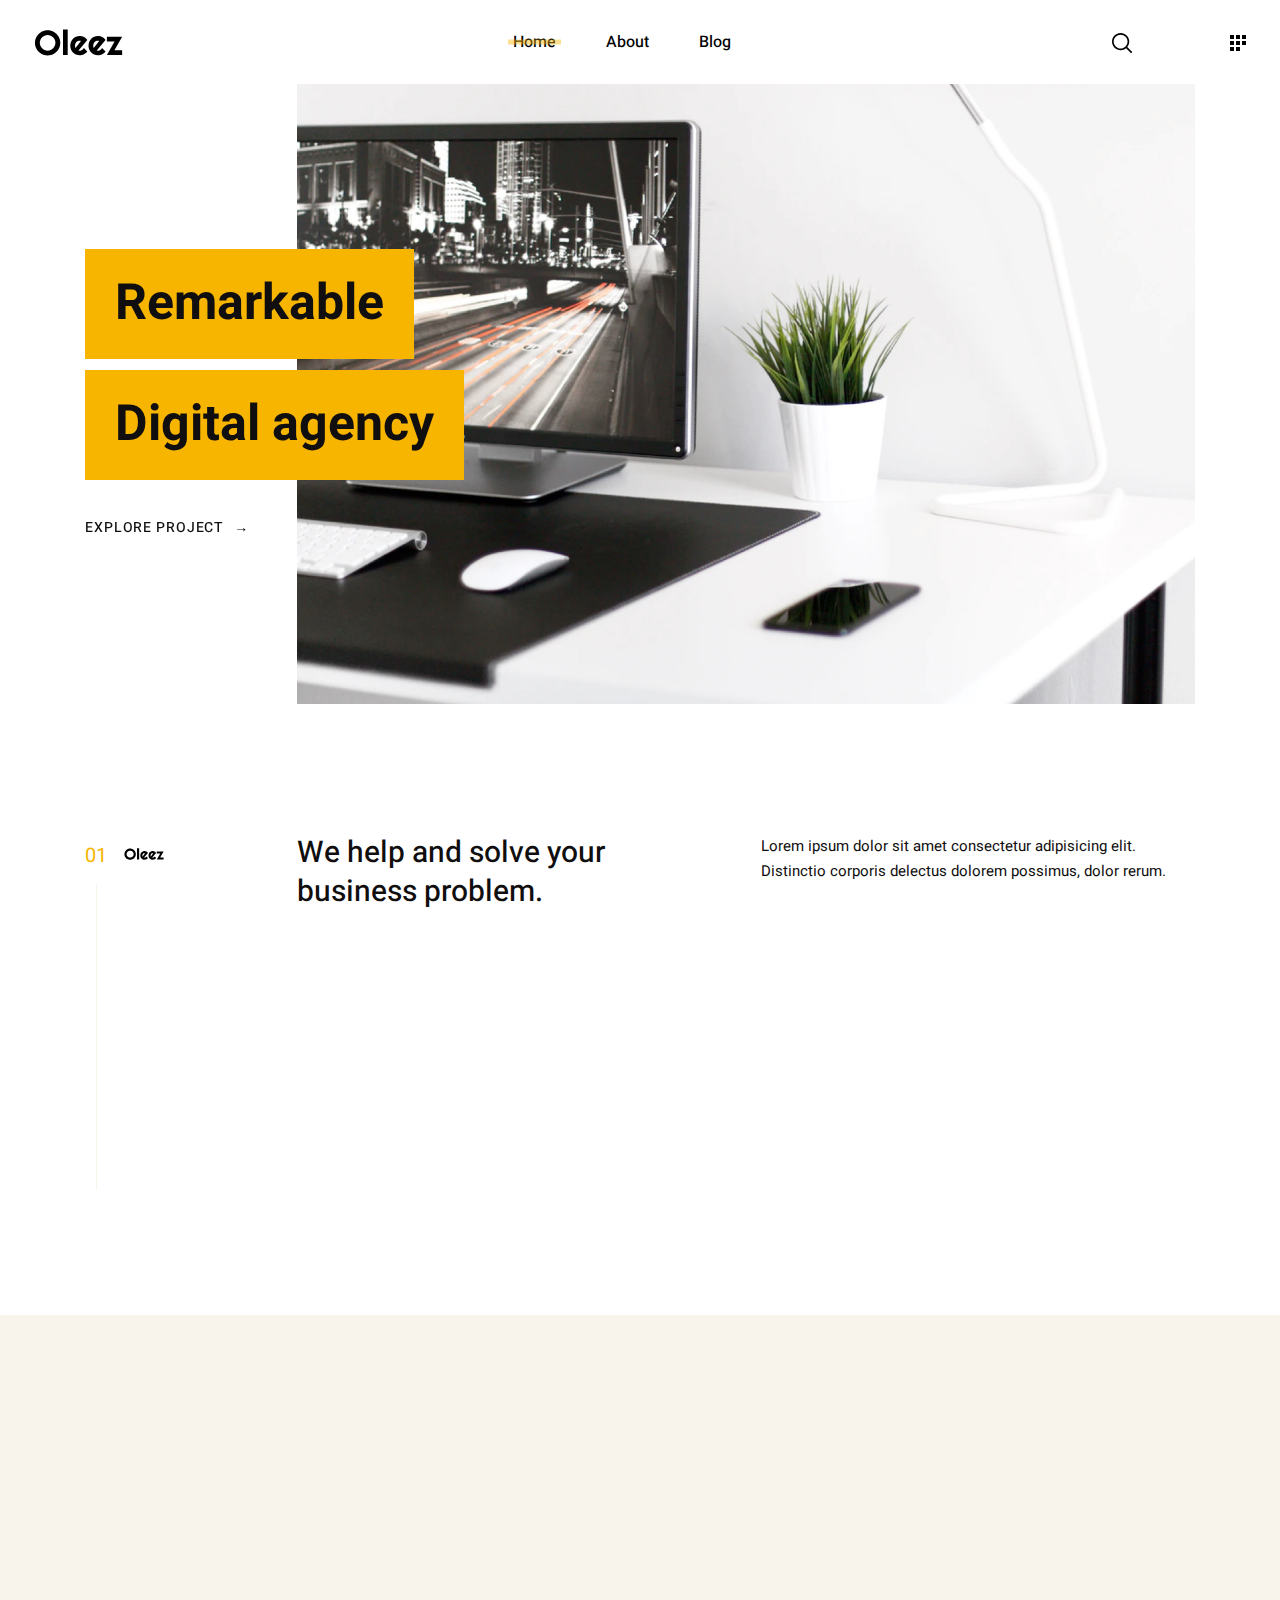
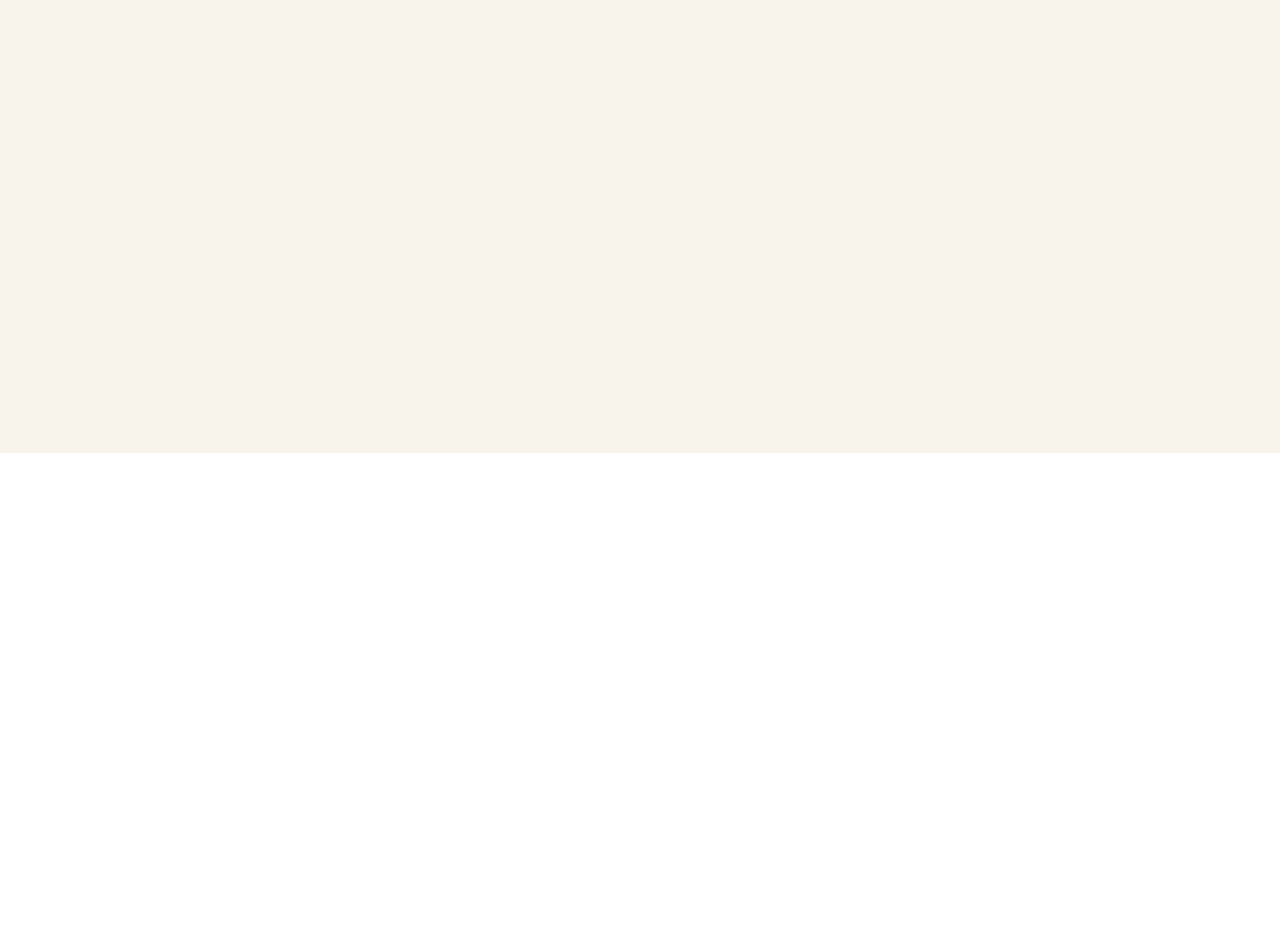
==== commit f85abaf9: "Update index.html" ====
--- a/index.html
+++ b/index.html
@@ -146,144 +146,12 @@
                 </div>
             </div>
         </section>
-        <section class="oleez-landing-section oleez-landing-section-projects">
-            <div class="container">
-                <div class="oleez-landing-section-content">
-                    <div class="oleez-landing-section-verticals wow fadeIn">
-                        <span class="number">02</span> <img src="img/Logo_2.svg" alt="oleez" height="12px">
-                    </div>
-                    <h2 class="section-title wow fadeInUp">Latest Projects <a href="#!" class="all-projects-link">View All</a></h2>
-                    <div class="landing-projects-carousel wow fadeIn">
-                        <div class="card landing-project-card">
-                            <img src="img/Project_1@2x.jpg" class="card-img" alt="Project 1">
-                            <div class="card-img-overlay">
-                                <h6 class="project-category">Branding</h6>
-                                <h5 class="project-title">BootstrapDash</h5>
-                            </div>
-                        </div>
-                        <div class="card landing-project-card">
-                            <img src="img/Project_2@2x.jpg" class="card-img" alt="Project 1">
-                            <div class="card-img-overlay">
-                                <h6 class="project-category">Branding</h6>
-                                <h5 class="project-title">BootstrapDash</h5>
-                            </div>
-                        </div>
-                        <div class="card landing-project-card">
-                            <img src="img/Project_3@2x.jpg" class="card-img" alt="Project 1">
-                            <div class="card-img-overlay">
-                                <h6 class="project-category">Branding</h6>
-                                <h5 class="project-title">BootstrapDash</h5>
-                            </div>
-                        </div>
-                        <div class="card landing-project-card">
-                            <img src="img/Project_4@2x.jpg" class="card-img" alt="Project 1">
-                            <div class="card-img-overlay">
-                                <h6 class="project-category">Branding</h6>
-                                <h5 class="project-title">BootstrapDash</h5>
-                            </div>
-                        </div>
-                    </div>
-                    <div class="slick-navbtn-wrapper"></div>
-                </div>
-            </div>
-        </section>
-        <section class="oleez-landing-section oleez-landing-section-team">
-            <div class="container">
-                <div class="oleez-landing-section-content">
-                    <div class="oleez-landing-section-verticals wow fadeIn">
-                        <span class="number">03</span> <img src="img/Logo_2.svg" alt="ollez" height="12px">
-                    </div>
-                    <div class="row landing-team-content wow fadeInUp">
-                        <div class="col-md-6">
-                            <h2 class="section-title">Meet The Team <br> Our Professionals</h2>
-                        </div>
-                        <div class="col-md-6">
-                            <p>Lorem ipsum dolor sit amet consectetur adipisicing elit. Distinctio corporis delectus dolorem possimus, dolor rerum.</p>
-                        </div>
-                    </div>
-                    <div class="row">
-                        <div class="col-md-4 mb-5 mb-md-0 landing-team-card wow flipInY">
-                            <img src="img/Team_3@2x.jpg" alt="Team Member" class="team-card-img">
-                            <h5 class="team-card-name">Siri Jakobsson</h5>
-                            <p class="team-card-job">Web Developer</p>
-                            <nav class="team-card-social-links">
-                                <a href="#!">Fb</a>
-                                <a href="#!">Tw</a>
-                                <a href="#!">In</a>
-                            </nav>
-                        </div>
-                        <div class="col-md-4 mb-5 mb-md-0 landing-team-card wow flipInY">
-                                <img src="img/Team_2@2x.jpg" alt="Team Member" class="team-card-img">
-                                <h5 class="team-card-name">Arend Pellewever</h5>
-                                <p class="team-card-job">Founder</p>
-                                <nav class="team-card-social-links">
-                                    <a href="#!">Fb</a>
-                                    <a href="#!">Tw</a>
-                                    <a href="#!">In</a>
-                                </nav>
-                        </div>
-                        <div class="col-md-4 mb-5 mb-md-0 landing-team-card wow flipInY">
-                                <img src="img/Team_1@2x.jpg" alt="Team Member" class="team-card-img">
-                                <h5 class="team-card-name">Antokolskiy</h5>
-                                <p class="team-card-job">Web Developer</p>
-                                <nav class="team-card-social-links">
-                                    <a href="#!">Fb</a>
-                                    <a href="#!">Tw</a>
-                                    <a href="#!">In</a>
-                                </nav>
-                        </div>
-                    </div>
-                </div>
-            </div>
-        </section>
-        <section class="oleez-landing-section oleez-landing-section-client">
-            <div class="container">
-                <div class="oleez-landing-section-content">
-                    <div class="oleez-landing-section-verticals wow fadeIn">
-                        <span class="number">04</span> <img src="img/Logo_2.svg" alt="ollez" height="12px">
-                    </div>
-                    <h2 class="section-title mb-1 wow fadeInUp">Partners & clients</h2>
-                    <p class="client-section-subtitle">We’re constantly refining our product. Adding new features. Working to help your business grow.</p>
-                    <div class="row">
-                        <div class="col-md-4 client-logo-wrapper wow flipInX">
-                            <div class="client-logo">
-                                <img src="img/client_4.png" alt="client" height="50px">
-                            </div>
-                        </div>
-                        <div class="col-md-4 client-logo-wrapper wow flipInX">
-                            <div class="client-logo">
-                                <img src="img/client_2.png" alt="client" height="50px">
-                            </div>
-                        </div>
-                        <div class="col-md-4 client-logo-wrapper wow flipInX">
-                            <div class="client-logo">
-                                <img src="img/client_1.png" alt="client" height="50px">
-                            </div>
-                        </div>
-                        <div class="col-md-4 client-logo-wrapper wow flipInX">
-                            <div class="client-logo">
-                                <img src="img/client_6.png" alt="client" height="50px">
-                            </div>
-                        </div>
-                        <div class="col-md-4 client-logo-wrapper wow flipInX">
-                            <div class="client-logo">
-                                <img src="img/client_3.png" alt="client" height="50px">
-                            </div>
-                        </div>
-                        <div class="col-md-4 client-logo-wrapper wow flipInX">
-                            <div class="client-logo">
-                                <img src="img/client_5.png" alt="client" height="50px">
-                            </div>
-                        </div>
-                    </div>
-                </div>
-            </div>
-        </section>
+        
         <section class="oleez-landing-section oleez-landing-section-news">
             <div class="container">
                 <div class="oleez-landing-section-content">
                     <div class="oleez-landing-section-verticals wow fadeIn">
-                        <span class="number">05</span> <img src="img/Logo_2.svg" alt="ollez" height="12px">
+                        <span class="number">02</span> <img src="img/Logo_2.svg" alt="ollez" height="12px">
                     </div>
                     <h2 class="section-title wow fadeInUp">Recent News & Stories.</h2>
                     <p class="news-section-subtitle wow fadeInUp">Share your stories and news with everyone.</p>
@@ -343,73 +211,6 @@
                             </div>
                         </div>
                     </div>
-                </div>
-            </div>
-        </section>
-        <section class="oleez-landing-section oleez-landing-section-testimonials">
-            <div class="container">
-                <div class="oleez-landing-section-content">
-                    <div class="oleez-landing-section-verticals wow fadeIn">
-                        <span class="number">05</span> <img src="img/Logo_2.svg" alt="ollez" height="12px">
-                    </div>
-                    <div class="d-md-flex justify-content-between wow fadeInUp">
-                        <div class="testimonial-section-content">
-                            <h2 class="section-title">What our clients say</h2>
-                            <p class="section-subtitle">Share your stories and news with everyone.</p>
-                        </div>
-                        <div class="testimonial-carousel-navbtn-wrapper"></div>
-                    </div>
-                    <div class="landing-testimonial-carousel wow fadeInUp">
-                        <div class="landing-testimonial-card">
-                            <div class="media">
-                                <img src="img/Client_1@2x.jpg" alt="client" class="testimonial-card-img">
-                                <div class="media-body">
-                                    <p class="testimonial-card-content">
-                                        The revulsion in our feelings was therefore all the greater when the car suddenly escaped from this height of desolation, and a magnificent prospect burst upon our view.
-                                    </p>
-                                    <h6 class="testimonial-card-name">Winnie Warner</h6>
-                                    <p class="testimonial-card-company">Creative Company</p>
-                                </div>
-                            </div>
-                        </div>
-                        <div class="landing-testimonial-card">
-                            <div class="media">
-                                <img src="img/Client_2@2x.jpg" alt="client" class="testimonial-card-img">
-                                <div class="media-body">
-                                    <p class="testimonial-card-content">
-                                        The revulsion in our feelings was therefore all the greater when the car suddenly escaped from this height of desolation, and a magnificent prospect burst upon our view.
-                                    </p>
-                                    <h6 class="testimonial-card-name">Wesley Ford</h6>
-                                    <p class="testimonial-card-company">Creative Company</p>
-                                </div>
-                            </div>
-                        </div>
-                        <div class="landing-testimonial-card">
-                            <div class="media">
-                                <img src="img/Client_3@2x.jpg" alt="client" class="testimonial-card-img">
-                                <div class="media-body">
-                                    <p class="testimonial-card-content">
-                                        The revulsion in our feelings was therefore all the greater when the car suddenly escaped from this height of desolation, and a magnificent prospect burst upon our view.
-                                    </p>
-                                    <h6 class="testimonial-card-name">Winnie Warner</h6>
-                                    <p class="testimonial-card-company">Creative Company</p>
-                                </div>
-                            </div>
-                        </div>
-                        <div class="landing-testimonial-card">
-                            <div class="media">
-                                <img src="img/Client_4@2x.jpg" alt="client" class="testimonial-card-img">
-                                <div class="media-body">
-                                    <p class="testimonial-card-content">
-                                        The revulsion in our feelings was therefore all the greater when the car suddenly escaped from this height of desolation, and a magnificent prospect burst upon our view.
-                                    </p>
-                                    <h6 class="testimonial-card-name">Wesley Ford</h6>
-                                    <p class="testimonial-card-company">Creative Company</p>
-                                </div>
-                            </div>
-                        </div>
-                    </div>
-                    
                 </div>
             </div>
         </section>
